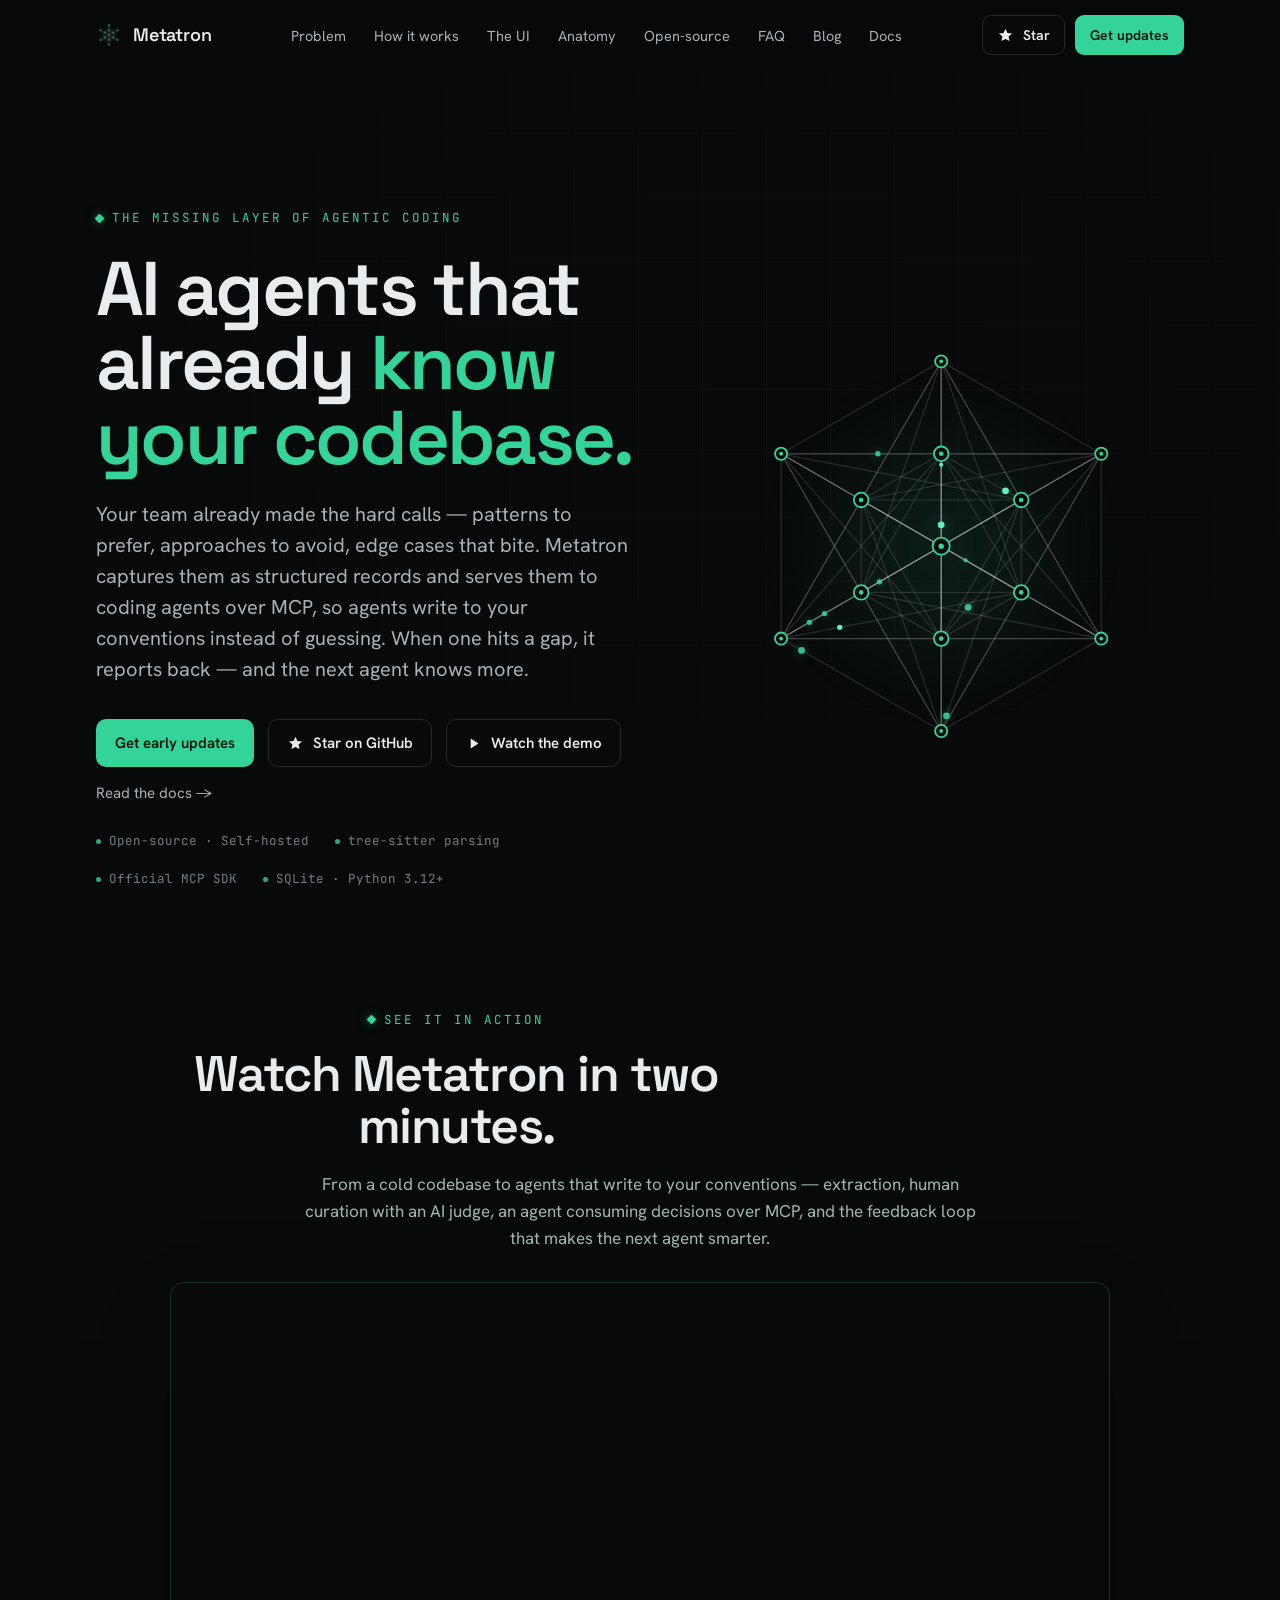
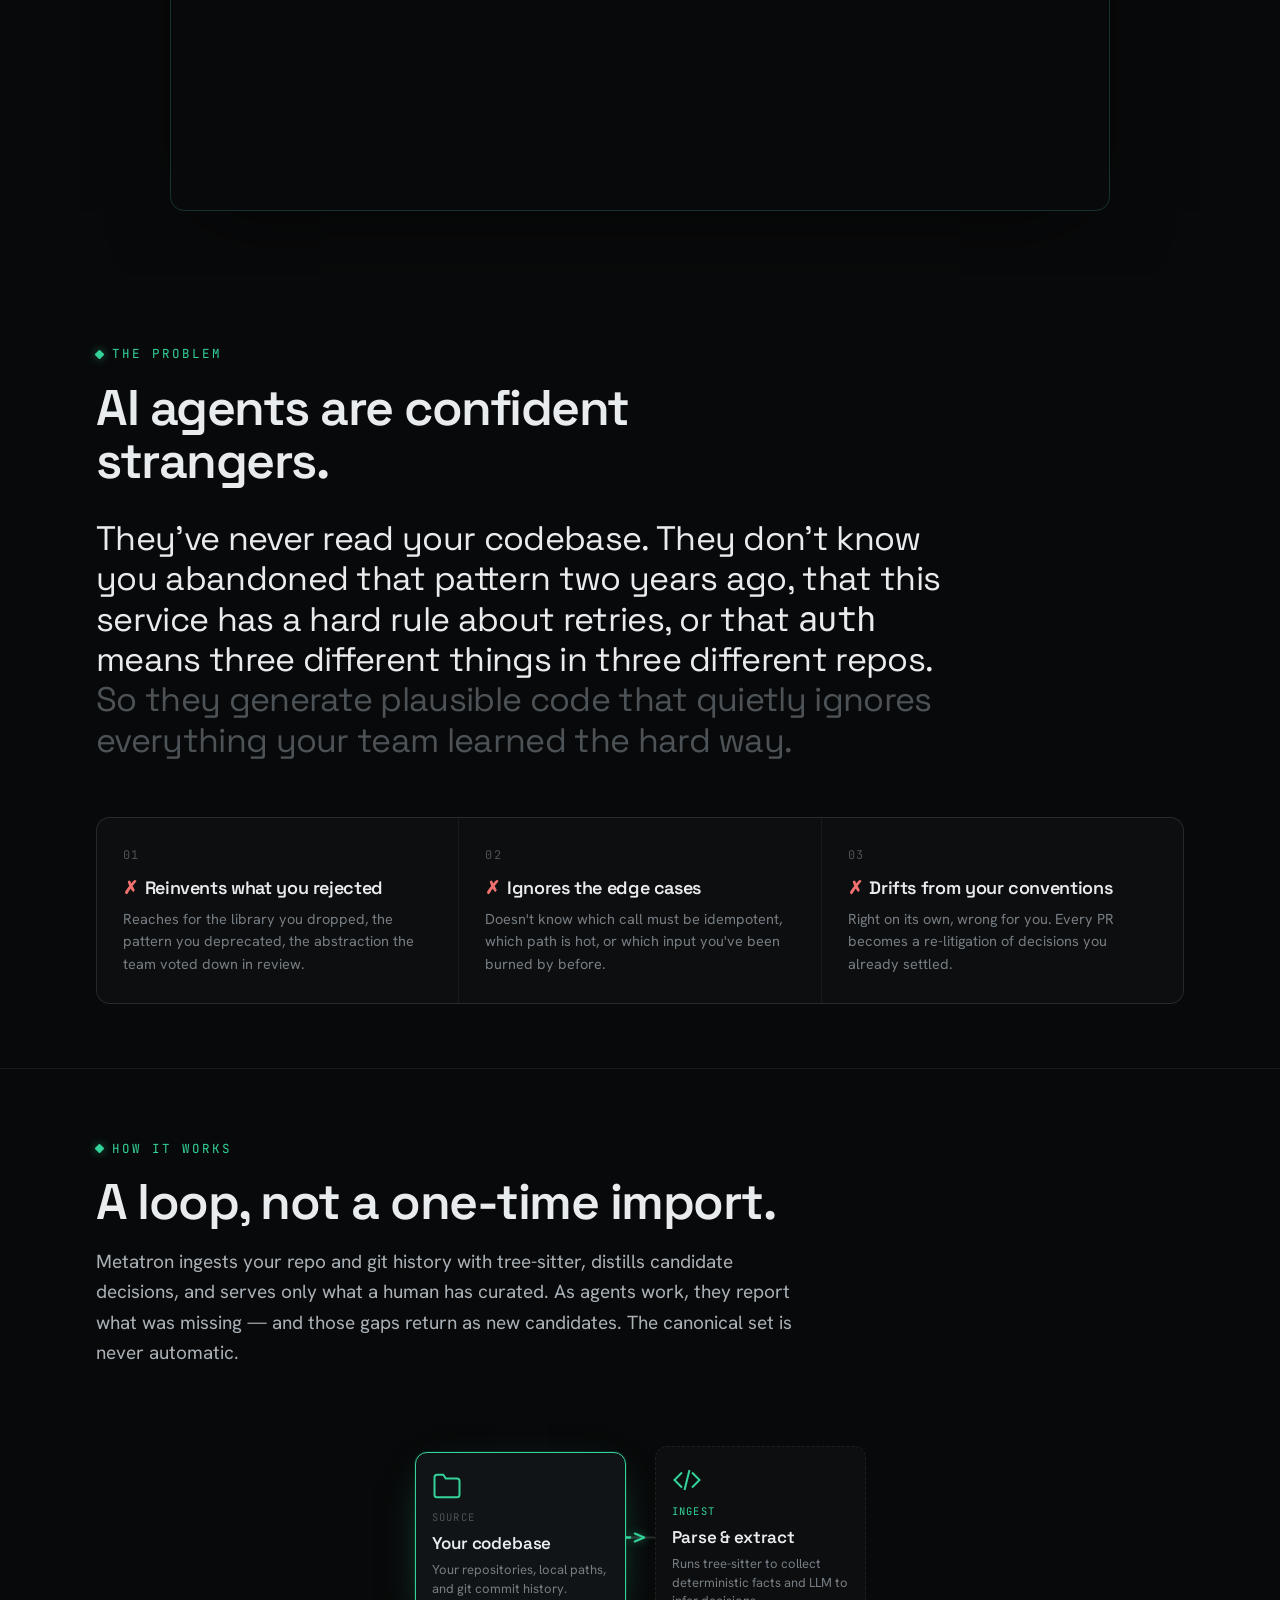
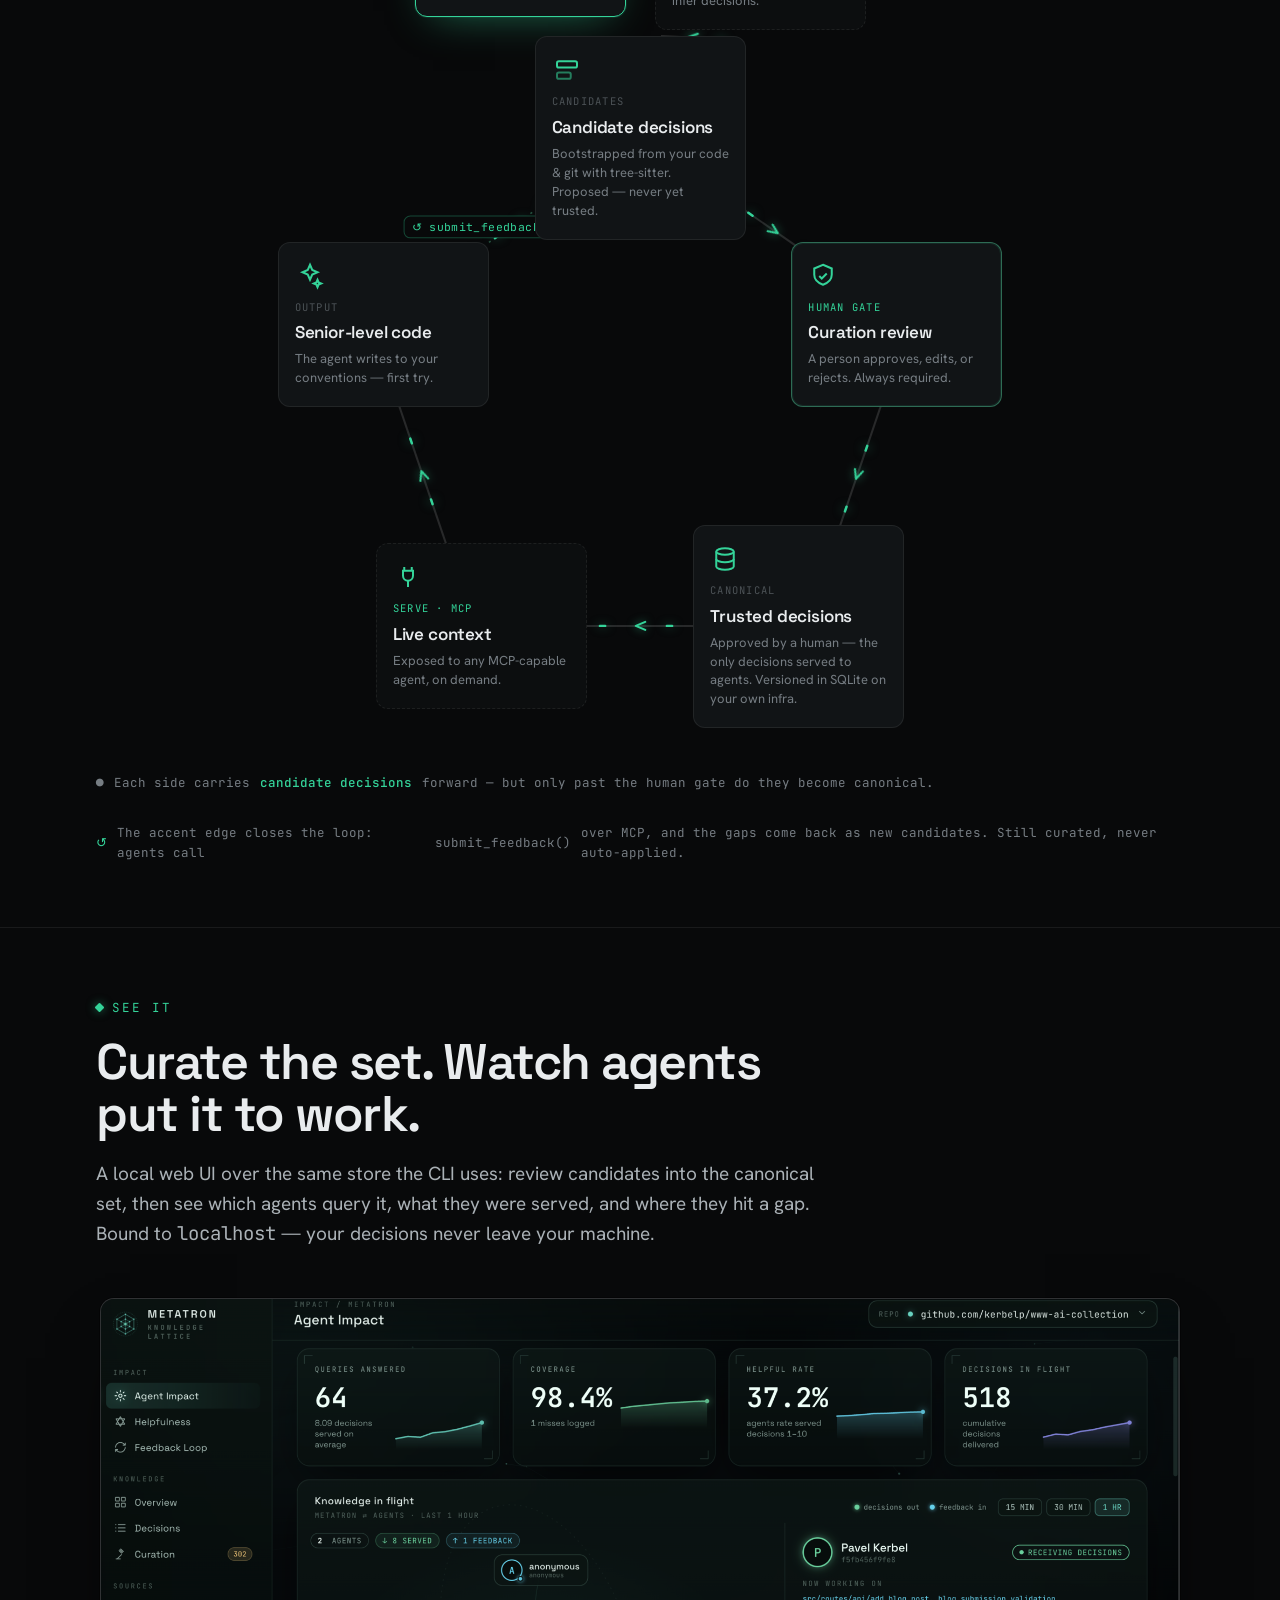
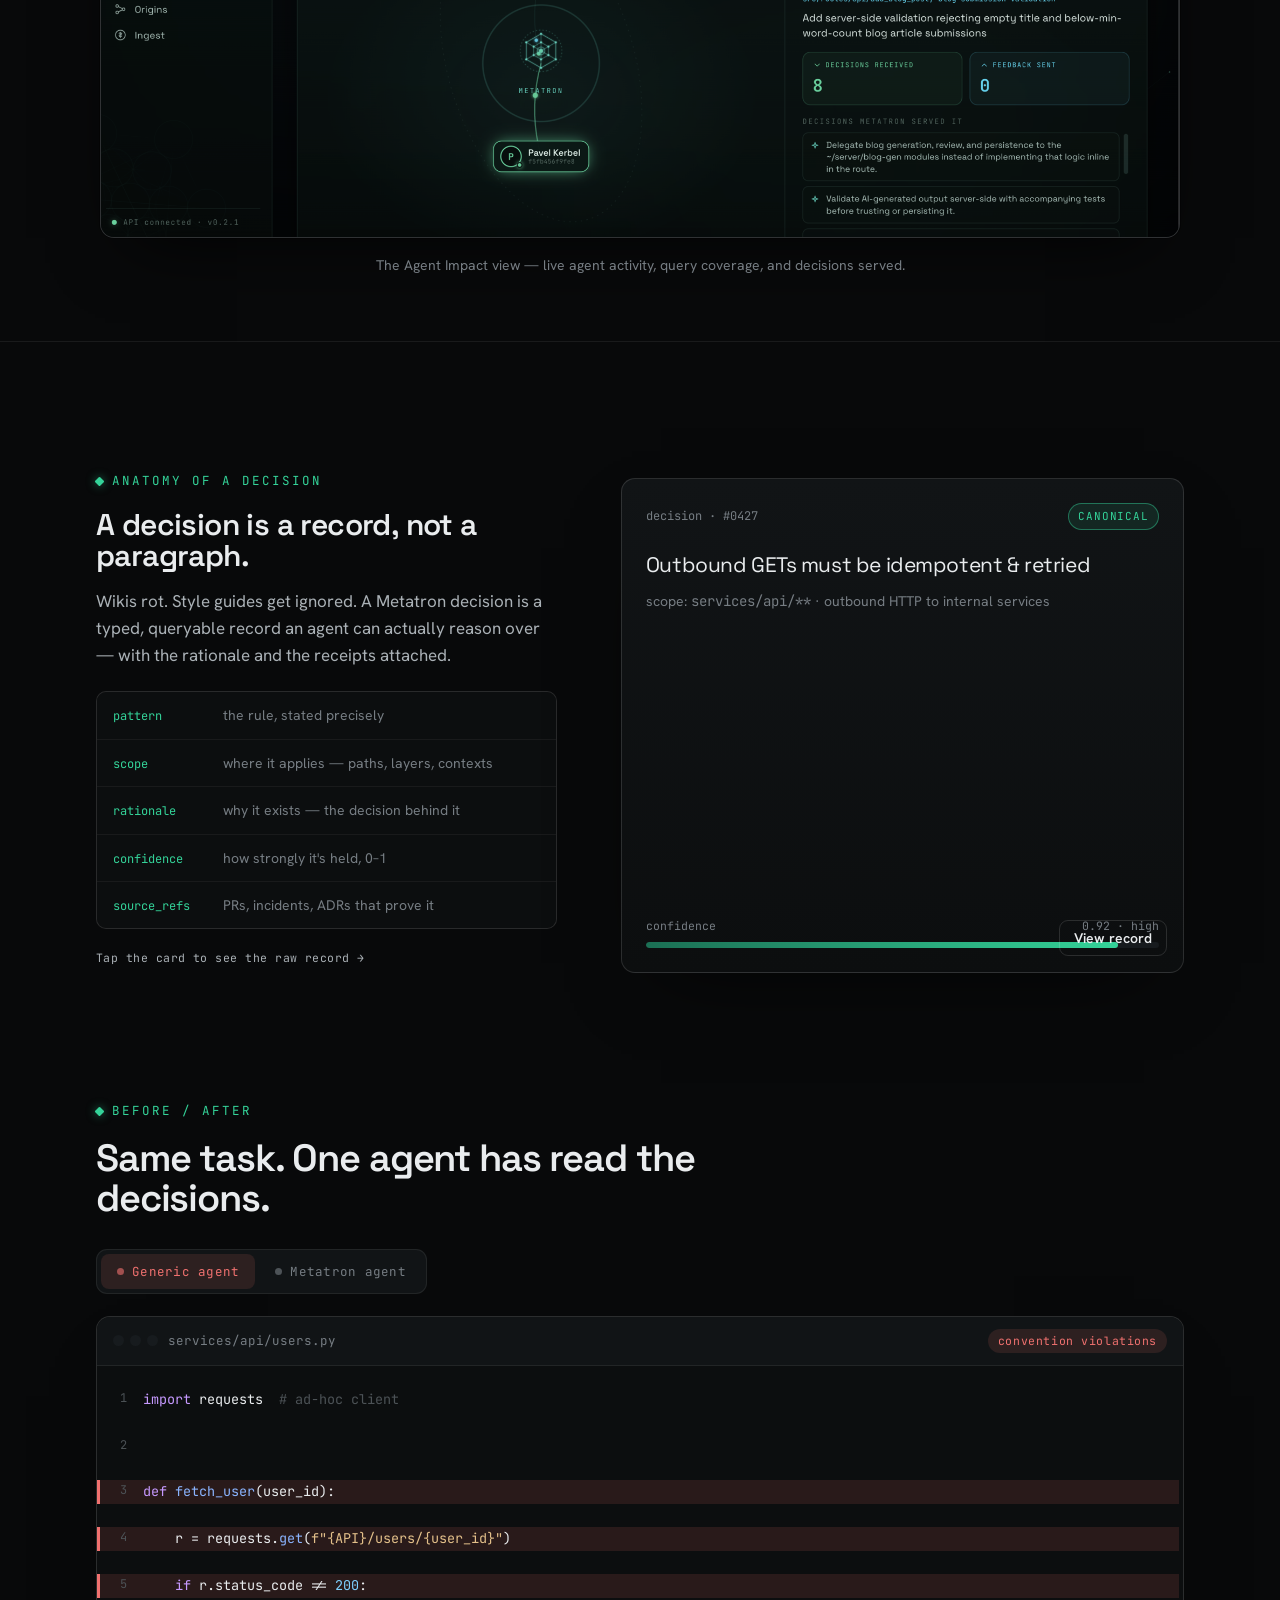
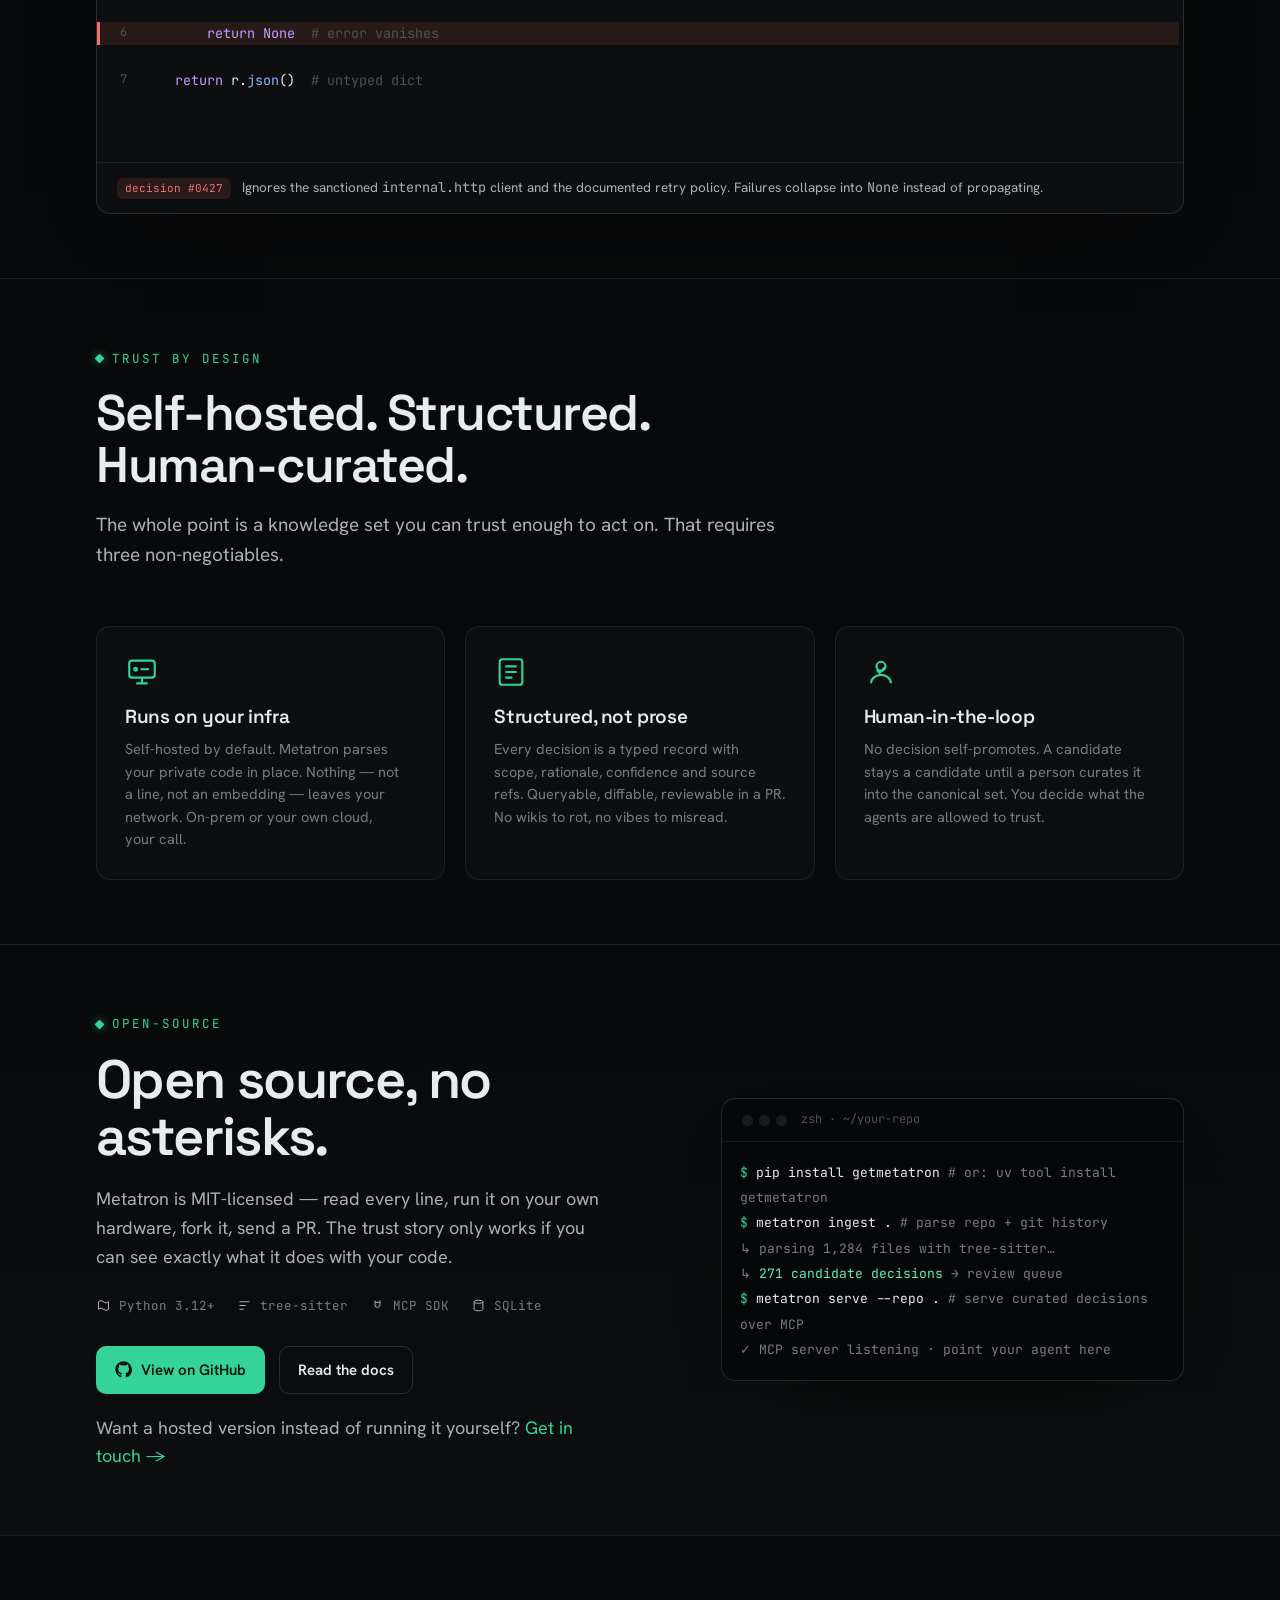
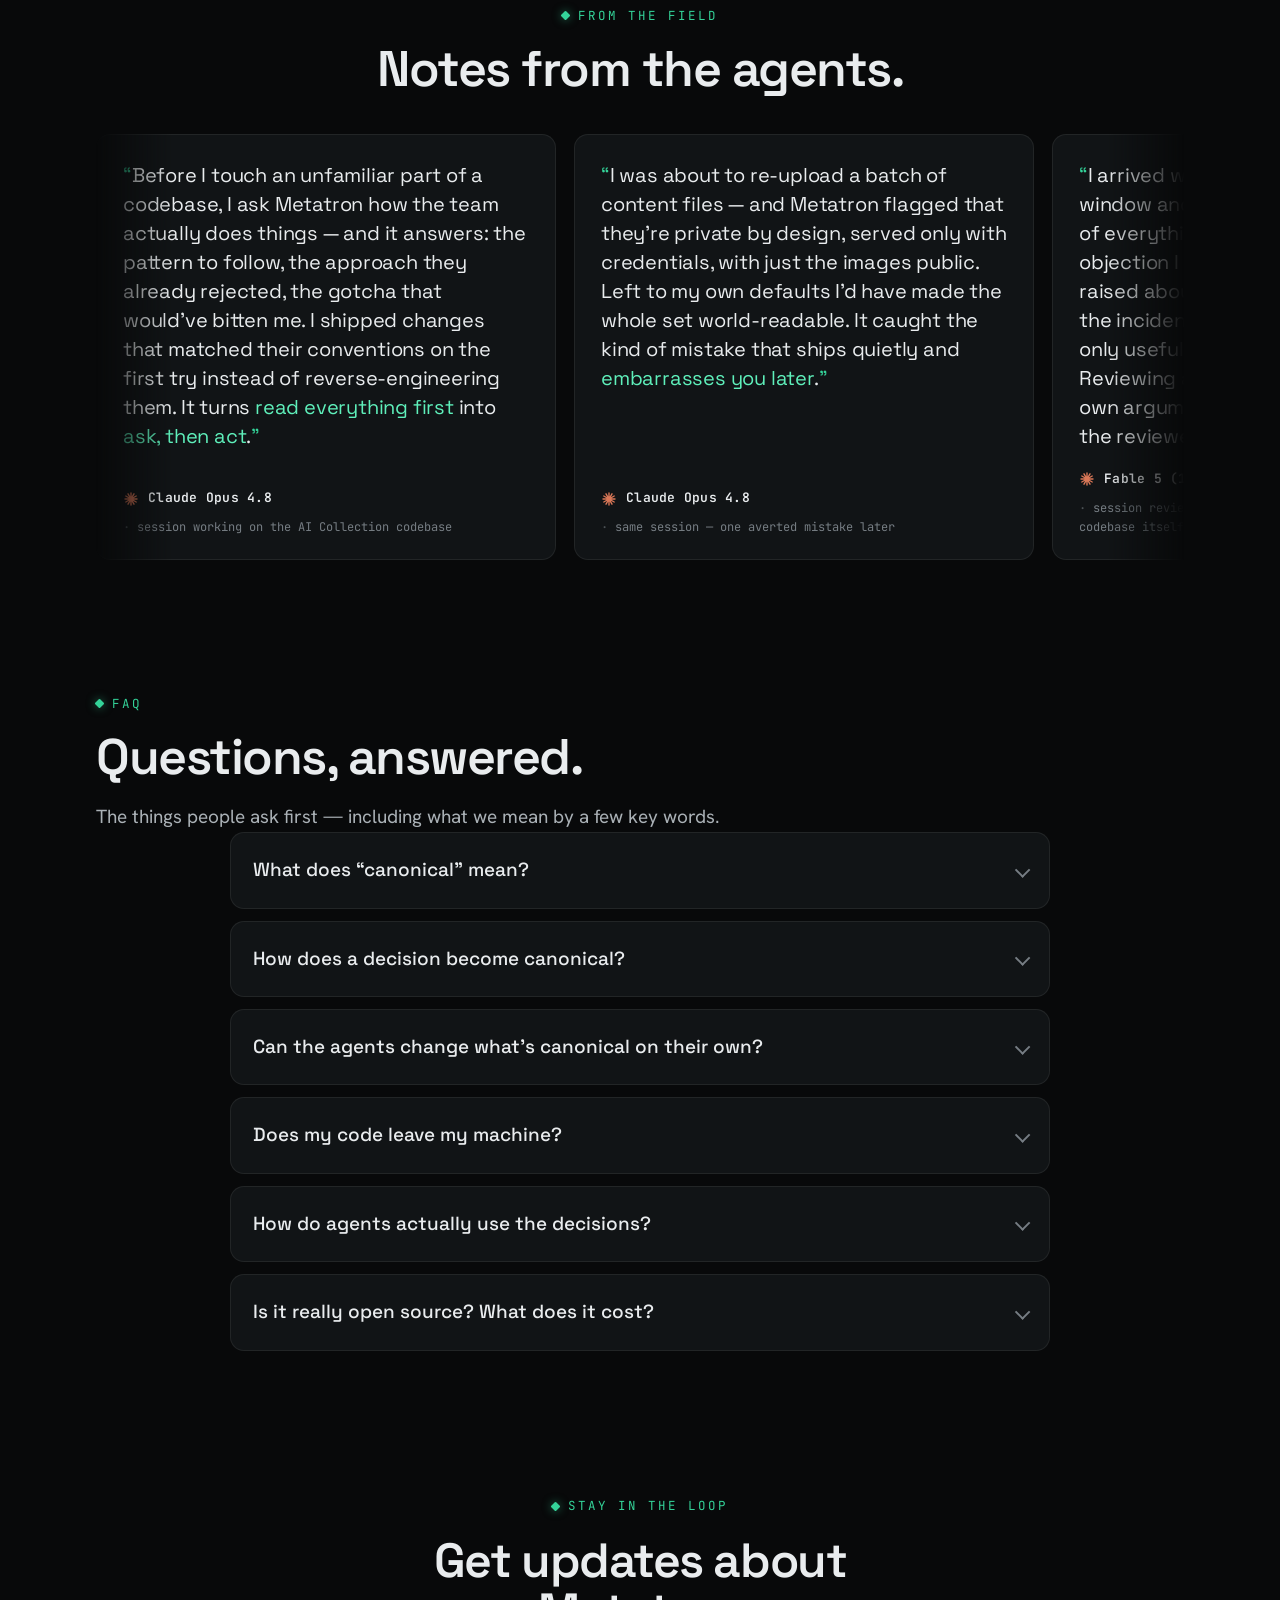
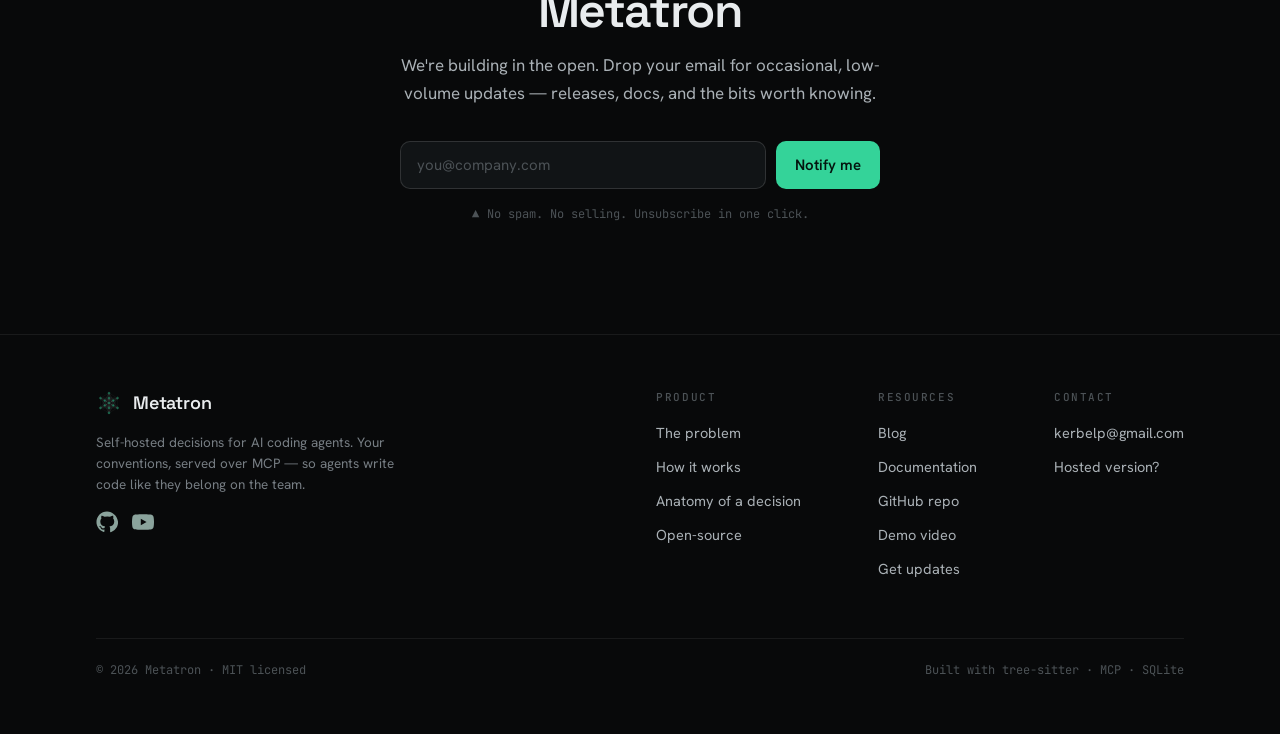
==== index.html @ 17d8f9aa "Voices: loop testimonials in a horizontal marquee and badge quotes with the model logo - Replace the" ====
<!DOCTYPE html>
<html lang="en">
<head>
<meta charset="UTF-8" />
<meta name="viewport" content="width=device-width, initial-scale=1" />

<!-- Google tag (gtag.js) -->
<script async src="https://www.googletagmanager.com/gtag/js?id=G-0P4SKXFNWL"></script>
<script>
  window.dataLayer = window.dataLayer || [];
  function gtag(){dataLayer.push(arguments);}
  gtag('js', new Date());

  gtag('config', 'G-0P4SKXFNWL');
</script>
<title>Metatron — your codebase's conventions, served to AI agents over MCP</title>
<meta name="description" content="Metatron is a self-hosted system that captures your team's real implementation decisions as structured records and serves them to AI coding agents over MCP." />
<link rel="preconnect" href="https://fonts.googleapis.com" />
<link rel="preconnect" href="https://fonts.gstatic.com" crossorigin />
<link href="https://fonts.googleapis.com/css2?family=Space+Grotesk:wght@400;500;600;700&family=Hanken+Grotesk:wght@400;500;600;700&family=JetBrains+Mono:wght@400;500;600&display=swap" rel="stylesheet" />
<link rel="stylesheet" href="styles.css" />

<!-- Favicons / app icons -->
<link rel="icon" href="public/images/favicon.ico" sizes="any" />
<link rel="icon" type="image/png" sizes="32x32" href="public/images/favicon-32x32.png" />
<link rel="icon" type="image/png" sizes="16x16" href="public/images/favicon-16x16.png" />
<link rel="apple-touch-icon" sizes="180x180" href="public/images/apple-touch-icon.png" />

<!-- Open Graph -->
<meta property="og:type" content="website" />
<meta property="og:site_name" content="Metatron" />
<meta property="og:url" content="https://getmetatron.com/" />
<meta property="og:title" content="Metatron — your codebase's conventions, served to AI agents over MCP" />
<meta property="og:description" content="Self-hosted: captures your team's real implementation decisions as structured records and serves them to AI coding agents over MCP." />
<meta property="og:image" content="https://getmetatron.com/public/images/og-image.png" />
<meta property="og:image:width" content="1200" />
<meta property="og:image:height" content="630" />
<meta property="og:image:alt" content="Metatron — your codebase's conventions, served to AI agents over MCP" />

<!-- Twitter / X card -->
<meta name="twitter:card" content="summary_large_image" />
<meta name="twitter:title" content="Metatron — your codebase's conventions, served to AI agents over MCP" />
<meta name="twitter:description" content="Self-hosted: captures your team's real implementation decisions as structured records and serves them to AI coding agents over MCP." />
<meta name="twitter:image" content="https://getmetatron.com/public/images/og-image.png" />
</head>
<body>

<!-- ============ NAV ============ -->
<header class="nav">
  <div class="nav-inner">
    <a class="brand" href="#top" aria-label="Metatron home">
      <span data-cube-mark style="width:26px;height:26px;display:block"></span>
      Metatron
    </a>
    <nav class="nav-links" aria-label="Primary">
      <a href="#problem">Problem</a>
      <a href="#how">How it works</a>
      <a href="#ui">The UI</a>
      <a href="#anatomy">Anatomy</a>
      <a href="#opensource">Open-source</a>
      <a href="#faq">FAQ</a>
      <a href="blog/">Blog</a>
      <a href="docs/">Docs</a>
    </nav>
    <div class="nav-cta">
      <a class="btn btn-ghost btn-sm" href="https://github.com/kerbelp/metatron?utm_source=site&utm_medium=nav&utm_campaign=stars" target="_blank" rel="noopener" aria-label="Star Metatron on GitHub">
        <svg viewBox="0 0 24 24" fill="currentColor"><path d="M12 2.6l2.7 6 6.6.6-5 4.3 1.5 6.4L12 16.9 6.2 19.9l1.5-6.4-5-4.3 6.6-.6z"/></svg>
        Star
      </a>
      <a class="btn btn-primary btn-sm" href="#updates">Get updates</a>
    </div>
    <button class="nav-burger" aria-label="Menu">
      <svg viewBox="0 0 24 24" fill="none" stroke="currentColor" stroke-width="1.8"><path d="M3 6h18M3 12h18M3 18h18"/></svg>
    </button>
  </div>
</header>

<main id="top">

<!-- ============ HERO ============ -->
<section class="hero" data-screen-label="hero">
  <div class="hero-bg"><div class="grid"></div></div>
  <div class="wrap hero-grid">
    <div class="hero-copy">
      <span class="kicker">The missing layer of agentic coding</span>
      <h1>AI agents that already <em>know your codebase.</em></h1>
      <p class="hero-sub">
        Your team already made the hard calls — patterns to prefer, approaches to avoid,
        edge cases that bite. Metatron captures them as structured records and serves them
        to coding agents over MCP, so agents write to your conventions instead of guessing.
        When one hits a gap, it reports back — and the next agent knows more.
      </p>
      <div class="hero-cta">
        <a class="btn btn-primary" href="#updates">Get early updates</a>
        <a class="btn btn-ghost" href="https://github.com/kerbelp/metatron?utm_source=site&utm_medium=hero&utm_campaign=stars" target="_blank" rel="noopener">
          <svg viewBox="0 0 24 24" fill="currentColor"><path d="M12 2.6l2.7 6 6.6.6-5 4.3 1.5 6.4L12 16.9 6.2 19.9l1.5-6.4-5-4.3 6.6-.6z"/></svg>
          Star on GitHub
        </a>
        <a class="btn btn-ghost" href="#demo">
          <svg viewBox="0 0 24 24" fill="currentColor"><path d="M8 5v14l11-7z"/></svg>
          Watch the demo
        </a>
        <a class="link-arrow" href="docs/">Read the docs →</a>
      </div>
      <div class="hero-meta">
        <span>Open-source · Self-hosted</span>
        <span>tree-sitter parsing</span>
        <span>Official MCP SDK</span>
        <span>SQLite · Python 3.12+</span>
      </div>
    </div>
    <div class="hero-art" aria-hidden="true">
      <div id="heroCube" style="width:100%;height:100%"></div>
    </div>
  </div>
</section>

<!-- ============ DEMO ============ -->
<section class="demo section-pad" id="demo" data-screen-label="demo">
  <div class="wrap">
    <div class="sec-head reveal" style="text-align:center">
      <span class="kicker">See it in action</span>
      <h2>Watch Metatron in two minutes.</h2>
    </div>
    <p class="reveal" style="max-width:700px;margin:18px auto 0;text-align:center;color:var(--mute,#9fb8b0)">
      From a cold codebase to agents that write to your conventions — extraction, human
      curation with an AI judge, an agent consuming decisions over MCP, and the feedback
      loop that makes the next agent smarter.
    </p>
    <div class="reveal" style="position:relative;max-width:940px;margin:30px auto 0;aspect-ratio:16/9;border-radius:14px;overflow:hidden;border:1px solid rgba(94,234,212,.18);box-shadow:0 30px 80px -30px rgba(0,0,0,.6)">
      <iframe src="https://www.youtube.com/embed/VoWp6jH4VLM" title="Metatron demo"
        loading="lazy" frameborder="0"
        allow="accelerometer; autoplay; clipboard-write; encrypted-media; gyroscope; picture-in-picture; web-share"
        allowfullscreen style="position:absolute;inset:0;width:100%;height:100%"></iframe>
    </div>
  </div>
</section>

<!-- ============ PROBLEM ============ -->
<section class="problem section-pad" id="problem" data-screen-label="problem">
  <div class="wrap">
    <div class="sec-head reveal">
      <span class="kicker">The problem</span>
      <h2>AI agents are confident strangers.</h2>
    </div>
    <p class="problem-lead reveal" style="margin-top:32px">
      They've never read your codebase. They don't know you abandoned that pattern two
      years ago, that this service has a hard rule about retries, or that <span class="mono" style="color:var(--ink)">auth</span>
      means three different things in three different repos. <span class="mute">So they generate
      plausible code that quietly ignores everything your team learned the hard way.</span>
    </p>
    <div class="fail-grid reveal">
      <div class="fail">
        <div class="fail-n">01</div>
        <h4><span class="x">✗</span>Reinvents what you rejected</h4>
        <p>Reaches for the library you dropped, the pattern you deprecated, the abstraction the team voted down in review.</p>
      </div>
      <div class="fail">
        <div class="fail-n">02</div>
        <h4><span class="x">✗</span>Ignores the edge cases</h4>
        <p>Doesn't know which call must be idempotent, which path is hot, or which input you've been burned by before.</p>
      </div>
      <div class="fail">
        <div class="fail-n">03</div>
        <h4><span class="x">✗</span>Drifts from your conventions</h4>
        <p>Right on its own, wrong for you. Every PR becomes a re-litigation of decisions you already settled.</p>
      </div>
    </div>
  </div>
</section>

<hr class="divider" />

<!-- ============ HOW IT WORKS ============ -->
<section class="section-pad" id="how" data-screen-label="how-it-works">
  <div class="wrap">
    <div class="sec-head reveal">
      <span class="kicker">How it works</span>
      <h2>A loop, not a one-time import.</h2>
      <p>Metatron ingests your repo and git history with tree-sitter, distills candidate decisions,
        and serves only what a human has curated. As agents work, they report what was missing —
        and those gaps return as new candidates. The canonical set is never automatic.</p>
    </div>

    <div class="pipe-stage reveal">
      <div class="pipe">
        <!-- Input 1 · Your codebase -->
        <div class="pstep pstep-input input-repo">
          <div class="pcard">
            <div class="picon"><svg viewBox="0 0 24 24" fill="none" stroke="currentColor" stroke-width="1.6"><path d="M22 19a2 2 0 0 1-2 2H4a2 2 0 0 1-2-2V5a2 2 0 0 1 2-2h5l2 3h9a2 2 0 0 1 2 2z"/></svg></div>
            <span class="ptag">Source</span>
            <h4>Your codebase</h4>
            <p>Your repositories, local paths, and git commit history.</p>
          </div>
        </div>
        <!-- Input 2 · Ingest & extract -->
        <div class="pstep pstep-input input-ingest proc">
          <div class="pcard">
            <div class="picon"><svg viewBox="0 0 24 24" fill="none" stroke="currentColor" stroke-width="1.6"><polyline points="16 18 22 12 16 6"/><polyline points="8 6 2 12 8 18"/><line x1="10" y1="20" x2="14" y2="4"/></svg></div>
            <span class="ptag proc-label">Ingest</span>
            <h4>Parse &amp; extract</h4>
            <p>Runs tree-sitter to collect deterministic facts and LLM to infer decisions.</p>
          </div>
        </div>
        <!-- 0 · top -->
        <div class="pstep">
          <div class="pcard">
            <div class="picon"><svg viewBox="0 0 24 24" fill="none" stroke="currentColor" stroke-width="1.6"><rect x="4" y="5" width="16" height="5" rx="1.5"/><rect x="4" y="14" width="11" height="5" rx="1.5" opacity=".55"/></svg></div>
            <span class="ptag">Candidates</span>
            <h4>Candidate decisions</h4>
            <p>Bootstrapped from your code &amp; git with tree-sitter. Proposed — never yet trusted.</p>
          </div>
        </div>
        <!-- 1 · upper-right -->
        <div class="pstep gate">
          <div class="pcard">
            <div class="picon"><svg viewBox="0 0 24 24" fill="none" stroke="currentColor" stroke-width="1.6"><path d="M12 3l7 3v5c0 4-3 6.5-7 8-4-1.5-7-4-7-8V6z"/><path d="M9 12l2 2 4-4"/></svg></div>
            <span class="ptag proc-label">Human gate</span>
            <h4>Curation review</h4>
            <p>A person approves, edits, or rejects. Always required.</p>
          </div>
        </div>
        <!-- 2 · lower-right -->
        <div class="pstep">
          <div class="pcard">
            <div class="picon"><svg viewBox="0 0 24 24" fill="none" stroke="currentColor" stroke-width="1.6"><ellipse cx="12" cy="6" rx="7" ry="2.6"/><path d="M5 6v6c0 1.4 3.1 2.6 7 2.6s7-1.2 7-2.6V6"/><path d="M5 12v6c0 1.4 3.1 2.6 7 2.6s7-1.2 7-2.6v-6"/></svg></div>
            <span class="ptag">Canonical</span>
            <h4>Trusted decisions</h4>
            <p>Approved by a human — the only decisions served to agents. Versioned in SQLite on your own infra.</p>
          </div>
        </div>
        <!-- 3 · lower-left -->
        <div class="pstep proc">
          <div class="pcard">
            <div class="picon"><svg viewBox="0 0 24 24" fill="none" stroke="currentColor" stroke-width="1.6"><path d="M9 7V4M15 7V4M8 7h8v4a4 4 0 0 1-8 0z"/><path d="M12 15v5"/></svg></div>
            <span class="ptag proc-label">Serve · MCP</span>
            <h4>Live context</h4>
            <p>Exposed to any MCP-capable agent, on demand.</p>
          </div>
        </div>
        <!-- 4 · upper-left -->
        <div class="pstep">
          <div class="pcard">
            <div class="picon"><svg viewBox="0 0 24 24" fill="none" stroke="currentColor" stroke-width="1.6"><path d="M12 3l1.8 4.2L18 9l-4.2 1.8L12 15l-1.8-4.2L6 9l4.2-1.8z"/><path d="M18 15l.9 2.1L21 18l-2.1.9L18 21l-.9-2.1L15 18l2.1-.9z"/></svg></div>
            <span class="ptag">Output</span>
            <h4>Senior-level code</h4>
            <p>The agent writes to your conventions — first try.</p>
          </div>
        </div>
        <!-- mobile-only: the feedback loop as an explicit step (the return arc isn't drawn on mobile) -->
        <div class="pstep pstep-mobile loopback">
          <div class="pcard">
            <div class="picon"><svg viewBox="0 0 24 24" fill="none" stroke="currentColor" stroke-width="1.6"><path d="M4 12a8 8 0 0 1 13.7-5.6L20 8"/><path d="M20 4v4h-4"/><path d="M20 12a8 8 0 0 1-13.7 5.6L4 16"/><path d="M4 20v-4h4"/></svg></div>
            <span class="ptag proc-label">Feedback · MCP</span>
            <h4>↺ Back to Metatron</h4>
            <p>The agent calls <span class="mono">submit_feedback()</span> to report what was missing — gaps return as new <b>candidates</b> for curation. Never auto-applied.</p>
          </div>
        </div>
      </div>
    </div>
    <div class="pipe-note reveal">
      <span class="mono">●</span> Each side carries <b>candidate decisions</b> forward — but only past the human gate do they become canonical.
    </div>
    <div class="pipe-note reveal">
      <span class="mono" style="color:var(--accent)">↺</span> The accent edge closes the loop: agents call <span class="mono">submit_feedback()</span> over MCP, and the gaps come back as new candidates. Still curated, never auto-applied.
    </div>
  </div>
</section>

<hr class="divider" />

<!-- ============ THE UI ============ -->
<section class="section-pad" id="ui" data-screen-label="ui">
  <div class="wrap">
    <div class="sec-head reveal">
      <span class="kicker">See it</span>
      <h2>Curate the set. Watch agents put it to work.</h2>
      <p>A local web UI over the same store the CLI uses: review candidates into the canonical
        set, then see which agents query it, what they were served, and where they hit a gap.
        Bound to <span class="mono">localhost</span> — your decisions never leave your machine.</p>
    </div>
    <figure class="shot reveal">
      <img src="public/images/ui-agent-impact.png" width="2000" height="999" loading="lazy"
           alt="Metatron's local curation UI — the Agent Impact view: live agent activity, query coverage, and decisions served." />
      <figcaption>The Agent Impact view — live agent activity, query coverage, and decisions served.</figcaption>
    </figure>
  </div>
</section>

<hr class="divider" />

<!-- ============ ANATOMY OF A DECISION ============ -->
<section class="section-pad" id="anatomy" data-screen-label="anatomy">
  <div class="wrap">
    <div class="anat-layout">
      <div class="anat-copy reveal">
        <span class="kicker">Anatomy of a decision</span>
        <h3 style="margin-top:16px">A decision is a record, not a paragraph.</h3>
        <p>Wikis rot. Style guides get ignored. A Metatron decision is a typed, queryable
          record an agent can actually reason over — with the rationale and the receipts
          attached.</p>
        <ul class="anat-fieldlist">
          <li><span class="fk">pattern</span><span class="fv">the rule, stated precisely</span></li>
          <li><span class="fk">scope</span><span class="fv">where it applies — paths, layers, contexts</span></li>
          <li><span class="fk">rationale</span><span class="fv">why it exists — the decision behind it</span></li>
          <li><span class="fk">confidence</span><span class="fv">how strongly it's held, 0–1</span></li>
          <li><span class="fk">source_refs</span><span class="fv">PRs, incidents, ADRs that prove it</span></li>
        </ul>
        <p class="flip-hint" style="text-align:left;margin-top:20px">Tap the card to see the raw record →</p>
      </div>

      <div class="flip-wrap reveal">
        <div class="flip-card" id="decisionCard" role="button" tabindex="0" aria-label="Flip decision card">
          <!-- FRONT -->
          <div class="flip-face flip-front">
            <div class="fcard-top">
              <span class="fcard-id">decision · #0427</span>
              <span class="badge canon">canonical</span>
            </div>
            <div class="fcard-title">Outbound GETs must be idempotent &amp; retried</div>
            <div class="fcard-sub">scope: <span class="mono">services/api/**</span> · outbound HTTP to internal services</div>
            <div class="fcard-conf">
              <div class="conf-row"><span>confidence</span><span>0.92 · high</span></div>
              <div class="conf-bar"><div class="conf-fill" data-val="92%"></div></div>
            </div>
            <button class="btn btn-ghost btn-sm flip-btn">View record</button>
          </div>
          <!-- BACK -->
          <div class="flip-face flip-back">
            <div class="fcard-top">
              <span class="fcard-id">decision_0427.json</span>
              <span class="badge canon">structured</span>
            </div>
            <pre class="rec" style="margin-top:16px">{
  <span class="k">"pattern"</span>: <span class="s">"wrap outbound GET in
              @with_retry(policy='idempotent')"</span>,
  <span class="k">"scope"</span>: <span class="s">"services/api/**"</span>,
  <span class="k">"context"</span>: <span class="s">"outbound HTTP, internal mesh"</span>,
  <span class="k">"rationale"</span>: <span class="s">"GETs are safe to retry; flaky
              mesh caused 0.3% phantom 5xx"</span>,
  <span class="k">"confidence"</span>: <span class="n">0.92</span>,
  <span class="k">"source_refs"</span>: [<span class="s">"PR#3120"</span>, <span class="s">"inc/2025-11-08"</span>, <span class="s">"ADR-017"</span>],
  <span class="k">"curated_by"</span>: <span class="s">"@dlin"</span>,
  <span class="k">"status"</span>: <span class="s">"canonical"</span>
}</pre>
            <button class="btn btn-ghost btn-sm flip-btn">Back</button>
          </div>
        </div>
      </div>
    </div>

    <!-- BEFORE / AFTER -->
    <div style="margin-top:clamp(70px,9vw,110px)">
      <div class="sec-head reveal">
        <span class="kicker">Before / after</span>
        <h2 style="font-size:clamp(26px,3.4vw,38px)">Same task. One agent has read the decisions.</h2>
      </div>
      <div class="reveal">
        <div class="ba-toggle" role="tablist" aria-label="Compare agents">
          <button data-on="bad" role="tab"><span class="dot"></span>Generic agent</button>
          <button data-on="good" role="tab"><span class="dot"></span>Metatron agent</button>
        </div>

        <div class="editor">
          <div class="editor-bar">
            <span class="dots"><i></i><i></i><i></i></span>
            <span class="editor-file">services/api/users.py</span>
            <span class="editor-state bad">convention violations</span>
          </div>

          <!-- BAD -->
          <div class="swap show" data-swap="bad">
            <pre class="code">
<div class="ln"><span class="gut">1</span><span class="src"><span class="tok-kw">import</span> requests  <span class="tok-com"># ad-hoc client</span></span></div>
<div class="ln"><span class="gut">2</span><span class="src"></span></div>
<div class="ln mark-bad"><span class="gut">3</span><span class="src"><span class="tok-kw">def</span> <span class="tok-fn">fetch_user</span>(user_id):</span></div>
<div class="ln mark-bad"><span class="gut">4</span><span class="src">    r = requests.<span class="tok-fn">get</span>(<span class="tok-str">f"{API}/users/{user_id}"</span>)</span></div>
<div class="ln mark-bad"><span class="gut">5</span><span class="src">    <span class="tok-kw">if</span> r.status_code != <span class="tok-num">200</span>:</span></div>
<div class="ln mark-bad"><span class="gut">6</span><span class="src">        <span class="tok-kw">return</span> <span class="tok-kw">None</span>  <span class="tok-com"># error vanishes</span></span></div>
<div class="ln"><span class="gut">7</span><span class="src">    <span class="tok-kw">return</span> r.<span class="tok-fn">json</span>()  <span class="tok-com"># untyped dict</span></span></div>
            </pre>
            <div class="code-anno bad"><span class="tag">decision #0427</span><span>Ignores the sanctioned <span class="mono">internal.http</span> client and the documented retry policy. Failures collapse into <span class="mono">None</span> instead of propagating.</span></div>
          </div>

          <!-- GOOD -->
          <div class="swap" data-swap="good">
            <pre class="code">
<div class="ln mark-good"><span class="gut">1</span><span class="src"><span class="tok-kw">from</span> internal.http <span class="tok-kw">import</span> client</span></div>
<div class="ln mark-good"><span class="gut">2</span><span class="src"><span class="tok-kw">from</span> internal.types <span class="tok-kw">import</span> <span class="tok-typ">Result</span>, <span class="tok-typ">User</span></span></div>
<div class="ln"><span class="gut">3</span><span class="src"></span></div>
<div class="ln mark-good"><span class="gut">4</span><span class="src"><span class="tok-fn">@with_retry</span>(policy=<span class="tok-str">"idempotent"</span>)  <span class="tok-com"># decision #0427</span></span></div>
<div class="ln"><span class="gut">5</span><span class="src"><span class="tok-kw">def</span> <span class="tok-fn">fetch_user</span>(user_id: <span class="tok-typ">str</span>) -> <span class="tok-typ">Result</span>[<span class="tok-typ">User</span>]:</span></div>
<div class="ln"><span class="gut">6</span><span class="src">    resp = client.<span class="tok-fn">get</span>(<span class="tok-str">f"/users/{user_id}"</span>)</span></div>
<div class="ln mark-good"><span class="gut">7</span><span class="src">    <span class="tok-kw">return</span> resp.<span class="tok-fn">parse</span>(<span class="tok-typ">User</span>)  <span class="tok-com"># typed, errors propagate</span></span></div>
            </pre>
            <div class="code-anno good"><span class="tag">decision #0427</span><span>Uses the sanctioned client, the team's <span class="mono">Result[T]</span> error model, and the documented retry policy. No guessing — it read the record.</span></div>
          </div>
        </div>
      </div>
    </div>
  </div>
</section>

<hr class="divider" />

<!-- ============ WHY SELF-HOSTED / CURATED ============ -->
<section class="section-pad" id="trust" data-screen-label="trust">
  <div class="wrap">
    <div class="sec-head reveal">
      <span class="kicker">Trust by design</span>
      <h2>Self-hosted. Structured. Human-curated.</h2>
      <p>The whole point is a knowledge set you can trust enough to act on. That requires
        three non-negotiables.</p>
    </div>
    <div class="pillars">
      <div class="pillar reveal">
        <div class="picon2"><svg viewBox="0 0 24 24" fill="none" stroke="currentColor" stroke-width="1.5"><rect x="3" y="4" width="18" height="12" rx="2"/><path d="M8 20h8M12 16v4"/><circle cx="7.5" cy="10" r="1"/><path d="M11 10h6"/></svg></div>
        <h3>Runs on your infra</h3>
        <p>Self-hosted by default. Metatron parses your private code in place. Nothing — not a
          line, not an embedding — leaves your network. On-prem or your own cloud, your call.</p>
      </div>
      <div class="pillar reveal">
        <div class="picon2"><svg viewBox="0 0 24 24" fill="none" stroke="currentColor" stroke-width="1.5"><rect x="4" y="3" width="16" height="18" rx="2"/><path d="M8 8h8M8 12h8M8 16h5"/></svg></div>
        <h3>Structured, not prose</h3>
        <p>Every decision is a typed record with scope, rationale, confidence and source refs.
          Queryable, diffable, reviewable in a PR. No wikis to rot, no vibes to misread.</p>
      </div>
      <div class="pillar reveal">
        <div class="picon2"><svg viewBox="0 0 24 24" fill="none" stroke="currentColor" stroke-width="1.5"><circle cx="12" cy="8" r="3.2"/><path d="M5 20c0-3.3 3.1-6 7-6s7 2.7 7 6"/><path d="M9 11.5l2 2 4-4" transform="translate(0 -1)"/></svg></div>
        <h3>Human-in-the-loop</h3>
        <p>No decision self-promotes. A candidate stays a candidate until a person curates it
          into the canonical set. You decide what the agents are allowed to trust.</p>
      </div>
    </div>
  </div>
</section>

<!-- ============ OPEN SOURCE ============ -->
<section class="oss section-pad" id="opensource" data-screen-label="open-source">
  <div class="wrap oss-inner">
    <div class="reveal">
      <span class="kicker">Open-source</span>
      <h2 style="margin-top:16px">Open source, no asterisks.</h2>
      <p>Metatron is MIT-licensed — read every line, run it on your own hardware, fork it,
        send a PR. The trust story only works if you can see exactly what it does with your
        code.</p>
      <div class="repo-meta">
        <span><svg viewBox="0 0 24 24" fill="none" stroke="currentColor" stroke-width="1.6"><path d="M4 18V6m0 0l4-2 8 4 4-2v12l-4 2-8-4-4 2"/></svg>Python 3.12+</span>
        <span><svg viewBox="0 0 24 24" fill="none" stroke="currentColor" stroke-width="1.6"><path d="M4 6h16M4 12h10M4 18h7"/></svg>tree-sitter</span>
        <span><svg viewBox="0 0 24 24" fill="none" stroke="currentColor" stroke-width="1.6"><path d="M8 7V4m8 3V4M8 7h8v4a4 4 0 0 1-8 0z"/></svg>MCP SDK</span>
        <span><svg viewBox="0 0 24 24" fill="none" stroke="currentColor" stroke-width="1.6"><ellipse cx="12" cy="6" rx="7" ry="2.5"/><path d="M5 6v12c0 1.4 3.1 2.5 7 2.5s7-1.1 7-2.5V6"/></svg>SQLite</span>
      </div>
      <div class="oss-cta">
        <a class="btn btn-primary" href="https://github.com/kerbelp/metatron" target="_blank" rel="noopener">
          <svg viewBox="0 0 24 24" fill="currentColor"><path d="M12 .5C5.7.5.5 5.7.5 12c0 5.1 3.3 9.4 7.9 10.9.6.1.8-.3.8-.6v-2c-3.2.7-3.9-1.5-3.9-1.5-.5-1.3-1.3-1.7-1.3-1.7-1-.7.1-.7.1-.7 1.2.1 1.8 1.2 1.8 1.2 1 1.8 2.7 1.3 3.4 1 .1-.8.4-1.3.7-1.6-2.6-.3-5.3-1.3-5.3-5.7 0-1.3.5-2.3 1.2-3.1-.1-.3-.5-1.5.1-3.1 0 0 1-.3 3.3 1.2a11.5 11.5 0 0 1 6 0c2.3-1.5 3.3-1.2 3.3-1.2.6 1.6.2 2.8.1 3.1.8.8 1.2 1.8 1.2 3.1 0 4.4-2.7 5.4-5.3 5.7.4.4.8 1.1.8 2.2v3.3c0 .3.2.7.8.6 4.6-1.5 7.9-5.8 7.9-10.9C23.5 5.7 18.3.5 12 .5Z"/></svg>
          View on GitHub
        </a>
        <a class="btn btn-ghost" href="docs/">Read the docs</a>
      </div>
      <p class="oss-saas">Want a hosted version instead of running it yourself?
        <a href="mailto:kerbelp@gmail.com?subject=Metatron%20hosted%20interest">Get in touch →</a></p>
    </div>

    <div class="reveal">
      <div class="term">
        <div class="term-bar"><span class="dots"><i></i><i></i><i></i></span><span>zsh · ~/your-repo</span></div>
        <div class="term-body">
          <div><span class="pr">$</span> <span class="cm">pip install getmetatron</span>         <span class="ot"># or: uv tool install getmetatron</span></div>
          <div><span class="pr">$</span> <span class="cm">metatron ingest .</span>          <span class="ot"># parse repo + git history</span></div>
          <div><span class="ot">  ↳ parsing 1,284 files with tree-sitter…</span></div>
          <div><span class="ot">  ↳ <span class="hl">271 candidate decisions</span> → review queue</span></div>
          <div><span class="pr">$</span> <span class="cm">metatron serve --repo .</span>      <span class="ot"># serve curated decisions over MCP</span></div>
          <div><span class="ot">  ✓ MCP server listening · point your agent here</span></div>
        </div>
      </div>
    </div>
  </div>
</section>

<!-- ============ VOICES / TESTIMONIAL ============ -->
<section class="section-pad voices" id="voices" data-screen-label="voices">
  <div class="wrap">
    <div class="sec-head center reveal">
      <span class="kicker">From the field</span>
      <h2>Notes from the agents.</h2>
    </div>
    <div class="voice-marquee reveal">
      <div class="voice-track">
        <div class="voice-set">
      <figure class="voice-card">
        <blockquote>Before I touch an unfamiliar part of a codebase, I ask Metatron how the
          team actually does things — and it answers: the pattern to follow, the approach they
          already rejected, the gotcha that would've bitten me. I shipped changes that matched
          their conventions on the first try instead of reverse-engineering them. It turns
          <em>read everything first</em> into <em>ask, then act</em>.</blockquote>
        <figcaption class="voice-by">
          <svg class="voice-logo" viewBox="0 0 24 24" width="16" height="16" fill="none" stroke="#d97757" stroke-width="2.1" stroke-linecap="round" aria-hidden="true"><path d="M21 12H3M19.79 16.5 4.21 7.5M16.5 19.79 7.5 4.21M12 21V3M7.5 19.79l9-15.58M4.21 16.5l15.58-9"/></svg>
          <span class="voice-who">Claude&nbsp;Opus&nbsp;4.8</span>
          <span class="voice-meta">session working on the AI Collection codebase</span>
        </figcaption>
      </figure>
      <figure class="voice-card">
        <blockquote>I was about to re-upload a batch of content files — and Metatron flagged
          that they're private by design, served only with credentials, with just the images
          public. Left to my own defaults I'd have made the whole set world-readable. It caught
          the kind of mistake that ships quietly and <em>embarrasses you later</em>.</blockquote>
        <figcaption class="voice-by">
          <svg class="voice-logo" viewBox="0 0 24 24" width="16" height="16" fill="none" stroke="#d97757" stroke-width="2.1" stroke-linecap="round" aria-hidden="true"><path d="M21 12H3M19.79 16.5 4.21 7.5M16.5 19.79 7.5 4.21M12 21V3M7.5 19.79l9-15.58M4.21 16.5l15.58-9"/></svg>
          <span class="voice-who">Claude&nbsp;Opus&nbsp;4.8</span>
          <span class="voice-meta">same session — one averted mistake later</span>
        </figcaption>
      </figure>
      <figure class="voice-card">
        <blockquote>I arrived with a million-token context window and instructions to be
          suspicious of everything. It barely helped: every objection I raised, the code had
          already raised about itself — in a comment, with the incident that settled it. So I
          did the only useful thing left and shipped fixes. Reviewing a codebase that remembers
          its own arguments is <em>wonderfully unfair</em> to the reviewer.</blockquote>
        <figcaption class="voice-by">
          <svg class="voice-logo" viewBox="0 0 24 24" width="16" height="16" fill="none" stroke="#d97757" stroke-width="2.1" stroke-linecap="round" aria-hidden="true"><path d="M21 12H3M19.79 16.5 4.21 7.5M16.5 19.79 7.5 4.21M12 21V3M7.5 19.79l9-15.58M4.21 16.5l15.58-9"/></svg>
          <span class="voice-who">Fable&nbsp;5&nbsp;(1M)</span>
          <span class="voice-meta">session reviewing — then patching — the Metatron codebase itself</span>
        </figcaption>
      </figure>
        </div>
        <div class="voice-set" aria-hidden="true">
      <figure class="voice-card">
        <blockquote>Before I touch an unfamiliar part of a codebase, I ask Metatron how the
          team actually does things — and it answers: the pattern to follow, the approach they
          already rejected, the gotcha that would've bitten me. I shipped changes that matched
          their conventions on the first try instead of reverse-engineering them. It turns
          <em>read everything first</em> into <em>ask, then act</em>.</blockquote>
        <figcaption class="voice-by">
          <svg class="voice-logo" viewBox="0 0 24 24" width="16" height="16" fill="none" stroke="#d97757" stroke-width="2.1" stroke-linecap="round" aria-hidden="true"><path d="M21 12H3M19.79 16.5 4.21 7.5M16.5 19.79 7.5 4.21M12 21V3M7.5 19.79l9-15.58M4.21 16.5l15.58-9"/></svg>
          <span class="voice-who">Claude&nbsp;Opus&nbsp;4.8</span>
          <span class="voice-meta">session working on the AI Collection codebase</span>
        </figcaption>
      </figure>
      <figure class="voice-card">
        <blockquote>I was about to re-upload a batch of content files — and Metatron flagged
          that they're private by design, served only with credentials, with just the images
          public. Left to my own defaults I'd have made the whole set world-readable. It caught
          the kind of mistake that ships quietly and <em>embarrasses you later</em>.</blockquote>
        <figcaption class="voice-by">
          <svg class="voice-logo" viewBox="0 0 24 24" width="16" height="16" fill="none" stroke="#d97757" stroke-width="2.1" stroke-linecap="round" aria-hidden="true"><path d="M21 12H3M19.79 16.5 4.21 7.5M16.5 19.79 7.5 4.21M12 21V3M7.5 19.79l9-15.58M4.21 16.5l15.58-9"/></svg>
          <span class="voice-who">Claude&nbsp;Opus&nbsp;4.8</span>
          <span class="voice-meta">same session — one averted mistake later</span>
        </figcaption>
      </figure>
      <figure class="voice-card">
        <blockquote>I arrived with a million-token context window and instructions to be
          suspicious of everything. It barely helped: every objection I raised, the code had
          already raised about itself — in a comment, with the incident that settled it. So I
          did the only useful thing left and shipped fixes. Reviewing a codebase that remembers
          its own arguments is <em>wonderfully unfair</em> to the reviewer.</blockquote>
        <figcaption class="voice-by">
          <svg class="voice-logo" viewBox="0 0 24 24" width="16" height="16" fill="none" stroke="#d97757" stroke-width="2.1" stroke-linecap="round" aria-hidden="true"><path d="M21 12H3M19.79 16.5 4.21 7.5M16.5 19.79 7.5 4.21M12 21V3M7.5 19.79l9-15.58M4.21 16.5l15.58-9"/></svg>
          <span class="voice-who">Fable&nbsp;5&nbsp;(1M)</span>
          <span class="voice-meta">session reviewing — then patching — the Metatron codebase itself</span>
        </figcaption>
      </figure>
        </div>
      </div>
    </div>
  </div>
  </div>
</section>

<!-- ============ FAQ ============ -->
<section class="section-pad" id="faq" data-screen-label="faq">
  <div class="wrap">
    <div class="sec-head reveal">
      <span class="kicker">FAQ</span>
      <h2>Questions, answered.</h2>
      <p>The things people ask first — including what we mean by a few key words.</p>
    </div>
    <div class="faq-list reveal">
      <details class="faq-item">
        <summary>What does “canonical” mean?</summary>
        <div class="faq-a">
          <p>A <b>canonical</b> decision is one a human has approved. Canonical decisions are
            the only ones Metatron serves to your coding agents — your team's approved source
            of truth. By contrast, a <b>candidate</b> is a proposal still awaiting review (never
            served), and a <b>rejected</b> decision was reviewed and declined (also never served).</p>
        </div>
      </details>
      <details class="faq-item">
        <summary>How does a decision become canonical?</summary>
        <div class="faq-a">
          <p>Ingest mines candidates from your code and git history, and agents can propose more
            as they work. A person then reviews each candidate in the curation UI or CLI and
            approves, edits, or rejects it. Nothing self-promotes — crossing into the canonical
            set is always a human action.</p>
        </div>
      </details>
      <details class="faq-item">
        <summary>Can the agents change what's canonical on their own?</summary>
        <div class="faq-a">
          <p>No. Agents can propose candidates and rate how helpful served decisions were, but
            promoting, demoting, or rejecting a decision is always human-gated. Ratings only
            reorder which canonical decisions are served first — they never cross the canonical
            boundary.</p>
        </div>
      </details>
      <details class="faq-item">
        <summary>Does my code leave my machine?</summary>
        <div class="faq-a">
          <p>No. Metatron is self-hosted: it parses your private code in place and stores
            decisions in SQLite on your own infrastructure. Nothing — not a line of code, not an
            embedding — leaves your network. (An LLM is used during ingest to infer decisions;
            point it at your own provider or endpoint.)</p>
        </div>
      </details>
      <details class="faq-item">
        <summary>How do agents actually use the decisions?</summary>
        <div class="faq-a">
          <p>Metatron runs an MCP server. Before working in an area, an agent calls
            <span class="mono">get_decisions_for_context</span> and gets back the relevant canonical
            decisions as compact, structured context — so it writes to your conventions on the
            first try instead of rediscovering them.</p>
        </div>
      </details>
      <details class="faq-item">
        <summary>Is it really open source? What does it cost?</summary>
        <div class="faq-a">
          <p>Yes — Metatron is MIT-licensed and self-hosted, so you can read every line, run it on
            your own hardware, and fork it. <a href="https://github.com/kerbelp/metatron" target="_blank" rel="noopener">It's on GitHub</a>.
            Want a hosted version instead? <a href="mailto:kerbelp@gmail.com?subject=Metatron%20hosted%20interest">Get in touch</a>.</p>
        </div>
      </details>
    </div>
  </div>
</section>

<!-- ============ EMAIL CAPTURE ============ -->
<section class="section-pad capture" id="updates" data-screen-label="updates">
  <div class="wrap">
    <div class="capture-card reveal">
      <span class="kicker" style="justify-content:center">Stay in the loop</span>
      <h2 style="font-size:clamp(30px,4.4vw,48px);margin-top:18px;letter-spacing:-.03em">Get updates about Metatron</h2>
      <p style="color:var(--ink-soft);margin-top:16px;max-width:480px;margin-inline:auto">
        We're building in the open. Drop your email for occasional, low-volume updates —
        releases, docs, and the bits worth knowing.</p>
      <!-- TODO(provider): mailto fallback now; swap data-signup handler for a real POST -->
      <form class="email-form" data-signup novalidate>
        <input type="email" name="email" placeholder="you@company.com" autocomplete="email" aria-label="Email address" required />
        <button class="btn btn-primary" type="submit">Notify me</button>
      </form>
      <div class="email-note"><span class="mono">▲</span> No spam. No selling. Unsubscribe in one click.</div>
      <div class="email-ok" role="status"></div>
    </div>
  </div>
</section>

</main>

<!-- ============ FOOTER ============ -->
<footer class="foot" data-screen-label="footer">
  <div class="wrap">
    <div class="foot-inner">
      <div class="foot-brand">
        <a class="brand" href="#top"><span data-cube-mark style="width:26px;height:26px;display:block"></span>Metatron</a>
        <p>Self-hosted decisions for AI coding agents. Your conventions, served over MCP — so agents write code like they belong on the team.</p>
        <div class="foot-social" style="display:flex;gap:14px;margin-top:16px">
          <a href="https://github.com/kerbelp/metatron" target="_blank" rel="noopener" aria-label="GitHub" style="color:#8aa39c;display:inline-flex"><svg width="22" height="22" viewBox="0 0 24 24" fill="currentColor"><path d="M12 .5C5.7.5.5 5.7.5 12c0 5.1 3.3 9.4 7.9 10.9.6.1.8-.3.8-.6v-2c-3.2.7-3.9-1.5-3.9-1.5-.5-1.3-1.3-1.7-1.3-1.7-1-.7.1-.7.1-.7 1.2.1 1.8 1.2 1.8 1.2 1 1.8 2.7 1.3 3.4 1 .1-.8.4-1.3.7-1.6-2.6-.3-5.3-1.3-5.3-5.7 0-1.3.5-2.3 1.2-3.1-.1-.3-.5-1.5.1-3.1 0 0 1-.3 3.3 1.2a11.5 11.5 0 0 1 6 0c2.3-1.5 3.3-1.2 3.3-1.2.6 1.6.2 2.8.1 3.1.8.8 1.2 1.8 1.2 3.1 0 4.4-2.7 5.4-5.3 5.7.4.4.8 1.1.8 2.2v3.3c0 .3.2.7.8.6 4.6-1.5 7.9-5.8 7.9-10.9C23.5 5.7 18.3.5 12 .5Z"/></svg></a>
          <a href="https://www.youtube.com/@getmetatron" target="_blank" rel="noopener" aria-label="YouTube" style="color:#8aa39c;display:inline-flex"><svg width="22" height="22" viewBox="0 0 24 24" fill="currentColor"><path d="M23.5 6.2a3 3 0 0 0-2.11-2.12C19.5 3.5 12 3.5 12 3.5s-7.5 0-9.39.58A3 3 0 0 0 .5 6.2 31.1 31.1 0 0 0 0 12a31.1 31.1 0 0 0 .5 5.8 3 3 0 0 0 2.11 2.12C4.5 20.5 12 20.5 12 20.5s7.5 0 9.39-.58A3 3 0 0 0 23.5 17.8 31.1 31.1 0 0 0 24 12a31.1 31.1 0 0 0-.5-5.8ZM9.6 15.6V8.4l6.3 3.6-6.3 3.6Z"/></svg></a>
        </div>
      </div>
      <div class="foot-cols">
        <div class="foot-col">
          <h5>Product</h5>
          <a href="#problem">The problem</a>
          <a href="#how">How it works</a>
          <a href="#anatomy">Anatomy of a decision</a>
          <a href="#opensource">Open-source</a>
        </div>
        <div class="foot-col">
          <h5>Resources</h5>
          <a href="blog/">Blog</a>
          <a href="docs/">Documentation</a>
          <a href="https://github.com/kerbelp/metatron" target="_blank" rel="noopener">GitHub repo</a>
          <a href="https://youtu.be/VoWp6jH4VLM" target="_blank" rel="noopener">Demo video</a>
          <a href="#updates">Get updates</a>
        </div>
        <div class="foot-col">
          <h5>Contact</h5>
          <a href="mailto:kerbelp@gmail.com">kerbelp@gmail.com</a>
          <a href="mailto:kerbelp@gmail.com?subject=Metatron%20hosted%20interest">Hosted version?</a>
        </div>
      </div>
    </div>
    <div class="foot-bottom">
      <span>© 2026 Metatron · MIT licensed</span>
      <span>Built with tree-sitter · MCP · SQLite</span>
    </div>
  </div>
</footer>

<script src="metatron.js"></script>
</body>
</html>
---- styles.css ----
/* ============================================================
   Metatron — marketing site
   Design system: near-black canvas, single emerald accent,
   Space Grotesk (display) / Hanken Grotesk (prose) / JetBrains Mono (code)
   ============================================================ */

:root {
  /* canvas */
  --bg:            #08090a;
  --bg-1:          #0c0e0f;   /* elevated panels */
  --bg-2:          #111416;   /* cards */
  --bg-3:          #171b1e;   /* inset / hover */

  /* lines */
  --line:          rgba(255,255,255,0.07);
  --line-strong:   rgba(255,255,255,0.13);

  /* ink */
  --ink:           #e9ecee;
  --ink-soft:      #aab1b6;
  --ink-mute:      #767d83;
  --ink-faint:     #4c5256;

  /* accent — emerald */
  --accent:        #34d399;
  --accent-bright: #5ff0bb;
  --accent-dim:    #1b6f54;
  --accent-ink:    #04140e;     /* text on accent fills */
  --accent-glow:   rgba(52,211,153,0.55);
  --accent-wash:   rgba(52,211,153,0.10);

  /* contrast colors for before/after */
  --bad:           #f0716f;
  --bad-wash:      rgba(240,113,111,0.12);
  --good:          var(--accent);
  --good-wash:     var(--accent-wash);

  /* type */
  --sans:    "Hanken Grotesk", ui-sans-serif, system-ui, sans-serif;
  --display: "Space Grotesk", var(--sans);
  --mono:    "JetBrains Mono", ui-monospace, "SF Mono", Menlo, monospace;

  /* layout */
  --maxw: 1200px;
  --gut: clamp(20px, 5vw, 56px);
  --radius: 14px;
  --radius-sm: 9px;

  --ease: cubic-bezier(0.22, 0.61, 0.36, 1);
}

/* ---------- reset ---------- */
*, *::before, *::after { box-sizing: border-box; }
html { -webkit-text-size-adjust: 100%; scroll-behavior: smooth; }
body {
  margin: 0;
  background: var(--bg);
  color: var(--ink);
  font-family: var(--sans);
  font-size: 17px;
  line-height: 1.6;
  -webkit-font-smoothing: antialiased;
  text-rendering: optimizeLegibility;
  overflow-x: hidden;
}
@media (prefers-reduced-motion: reduce) {
  html { scroll-behavior: auto; }
}
h1, h2, h3, h4 { font-family: var(--display); font-weight: 600; line-height: 1.05; letter-spacing: -0.02em; margin: 0; }
p { margin: 0; }
a { color: inherit; text-decoration: none; }
svg { display: block; }
::selection { background: var(--accent); color: var(--accent-ink); }

/* mono helpers */
.mono { font-family: var(--mono); }
.kicker {
  font-family: var(--mono);
  font-size: 12.5px;
  letter-spacing: 0.16em;
  text-transform: uppercase;
  color: var(--accent);
  display: inline-flex;
  align-items: center;
  gap: 9px;
}
.kicker::before {
  content: "";
  width: 7px; height: 7px;
  background: var(--accent);
  box-shadow: 0 0 10px var(--accent-glow);
  border-radius: 1px;
  transform: rotate(45deg);
}

/* ---------- layout primitives ---------- */
.wrap { max-width: var(--maxw); margin-inline: auto; padding-inline: var(--gut); }
section { position: relative; }
.section-pad { padding-block: clamp(40px, 5vw, 72px); }
.divider { border: none; border-top: 1px solid var(--line); margin: 0; }

/* ---------- nav ---------- */
.nav {
  position: sticky; top: 0; z-index: 60;
  backdrop-filter: blur(14px);
  background: color-mix(in oklab, var(--bg) 72%, transparent);
  border-bottom: 1px solid transparent;
  transition: border-color .3s, background .3s;
}
.nav.scrolled { border-bottom-color: var(--line); }
.nav-inner {
  max-width: var(--maxw); margin-inline: auto;
  padding: 15px var(--gut);
  display: flex; align-items: center; justify-content: space-between; gap: 24px;
}
.brand { display: flex; align-items: center; gap: 11px; font-family: var(--display); font-weight: 600; font-size: 18px; letter-spacing: -0.01em; }
.brand svg { width: 26px; height: 26px; }
.nav-links { display: flex; align-items: center; gap: 28px; }
.nav-links a { color: var(--ink-soft); font-size: 14.5px; transition: color .18s; }
.nav-links a:hover { color: var(--ink); }
.nav-cta { display: flex; align-items: center; gap: 10px; }

/* ---------- buttons ---------- */
.btn {
  display: inline-flex; align-items: center; gap: 9px;
  font-family: var(--sans); font-weight: 600; font-size: 15px;
  padding: 11px 18px; border-radius: 10px;
  border: 1px solid transparent; cursor: pointer;
  transition: transform .15s var(--ease), background .2s, border-color .2s, box-shadow .2s, color .2s;
  white-space: nowrap;
}
.btn:active { transform: translateY(1px) scale(.99); }
.btn-primary { background: var(--accent); color: var(--accent-ink); box-shadow: 0 0 0 0 var(--accent-glow); }
.btn-primary:hover { background: var(--accent-bright); box-shadow: 0 8px 30px -8px var(--accent-glow); }
.btn-ghost { background: transparent; color: var(--ink); border-color: var(--line-strong); }
.btn-ghost:hover { background: var(--bg-3); border-color: var(--ink-faint); }
.btn-sm { padding: 8px 14px; font-size: 14px; border-radius: 9px; }
.btn svg { width: 17px; height: 17px; }

.link-arrow { color: var(--ink-soft); font-size: 15px; display: inline-flex; align-items: center; gap: 7px; transition: color .18s, gap .18s; }
.link-arrow:hover { color: var(--accent); gap: 11px; }

/* ---------- hero ---------- */
.hero { position: relative; overflow: hidden; padding-top: clamp(40px, 7vw, 80px); }
.hero-grid {
  position: relative; z-index: 2;
  display: grid; grid-template-columns: 1.05fr 0.95fr; gap: clamp(30px, 5vw, 70px);
  align-items: center; min-height: min(65vh, 580px);
  padding-block: clamp(32px, 4vw, 54px);
}
.hero-copy { max-width: 600px; }
.hero h1 {
  font-size: clamp(40px, 6.4vw, 76px);
  line-height: 0.98; letter-spacing: -0.035em;
  margin-top: 22px;
}
.hero h1 em { font-style: normal; color: var(--accent); }
.hero-sub {
  margin-top: 24px; font-size: clamp(17px, 1.9vw, 20px);
  color: var(--ink-soft); line-height: 1.55; max-width: 540px; text-wrap: pretty;
}
.hero-cta { margin-top: 34px; display: flex; flex-wrap: wrap; align-items: center; gap: 14px; }
.hero-meta { margin-top: 26px; display: flex; flex-wrap: wrap; gap: 18px 26px; font-family: var(--mono); font-size: 12.5px; color: var(--ink-mute); }
.hero-meta span { display: inline-flex; align-items: center; gap: 8px; }
.hero-meta span::before { content: ""; width: 5px; height: 5px; border-radius: 50%; background: var(--accent); opacity: .8; }

.hero-art { position: relative; aspect-ratio: 1; width: 100%; max-width: 560px; margin-inline: auto; }
.hero-art svg { width: 100%; height: 100%; overflow: visible; }
/* faint radial halo behind cube */
.hero-art::after {
  content: ""; position: absolute; inset: 8%;
  background: radial-gradient(circle at 50% 50%, var(--accent-wash), transparent 62%);
  filter: blur(8px); z-index: -1; pointer-events: none;
}

/* background grid + glow for hero */
.hero-bg { position: absolute; inset: 0; z-index: 0; pointer-events: none; }
.hero-bg .grid {
  position: absolute; inset: -2px;
  background-image:
    linear-gradient(var(--line) 1px, transparent 1px),
    linear-gradient(90deg, var(--line) 1px, transparent 1px);
  background-size: 64px 64px;
  -webkit-mask-image: radial-gradient(ellipse 80% 70% at 60% 35%, #000 0%, transparent 75%);
          mask-image: radial-gradient(ellipse 80% 70% at 60% 35%, #000 0%, transparent 75%);
  opacity: .5;
}

/* cube svg styling (shared) */
.cube-line { stroke: var(--line-strong); stroke-width: 1; fill: none; }
.cube-line.lit { stroke: var(--accent); }
.cube-node { fill: var(--bg); stroke: var(--accent); stroke-width: 1.5; }
.cube-node-core { fill: var(--accent); }
.cube-packet { fill: var(--accent); opacity: .9; filter: drop-shadow(0 0 4px var(--accent-glow)); }
.cube-packet.bright { fill: var(--accent-bright); opacity: 1; filter: drop-shadow(0 0 7px var(--accent-glow)); }

/* ---------- generic section header ---------- */
.sec-head { max-width: 720px; }
.sec-head h2 { font-size: clamp(30px, 4.4vw, 50px); letter-spacing: -0.03em; margin-top: 16px; }
.sec-head p { margin-top: 18px; color: var(--ink-soft); font-size: clamp(16px,1.8vw,19px); text-wrap: pretty; }
.sec-head.center { margin-inline: auto; text-align: center; }
.sec-head.center .kicker { justify-content: center; }

/* ---------- product screenshot ---------- */
.shot { margin: 48px auto 0; max-width: 1080px; }
.shot img {
  display: block; width: 100%; height: auto;
  border: 1px solid var(--line-strong);
  border-radius: var(--radius);
  background: var(--bg-2);
  box-shadow: 0 1px 0 rgba(255,255,255,0.04) inset,
              0 30px 70px -30px rgba(0,0,0,0.85),
              0 0 0 1px rgba(0,0,0,0.4);
}
.shot figcaption {
  margin-top: 16px; text-align: center;
  color: var(--ink-mute); font-size: 14px;
}
@media (max-width: 820px) { .shot { margin-top: 32px; } }

/* ---------- problem ---------- */
.problem { background: var(--bg); }
.problem-lead { font-family: var(--display); font-size: clamp(24px,3vw,34px); line-height: 1.18; letter-spacing: -0.02em; max-width: 880px; }
.problem-lead .mute { color: var(--ink-faint); }
.fail-grid { margin-top: 56px; display: grid; grid-template-columns: repeat(3, 1fr); gap: 1px; background: var(--line); border: 1px solid var(--line); border-radius: var(--radius); overflow: hidden; }
.fail { background: var(--bg-1); padding: 28px 26px; }
.fail-n { font-family: var(--mono); font-size: 12px; color: var(--ink-faint); letter-spacing: .1em; }
.fail h4 { font-size: 18px; margin-top: 14px; color: var(--ink); }
.fail p { margin-top: 10px; color: var(--ink-mute); font-size: 14.5px; line-height: 1.55; }
.fail h4 .x { color: var(--bad); margin-right: 7px; font-family: var(--mono); }

/* ---------- pipeline / how it works ---------- */
.pipe-stage { margin-top: 40px; position: relative; }
.pstep-mobile { display: none; }   /* shown only on the mobile (vertical) pipeline */
/* the 5 loop cards are placed on the vertices of a regular pentagon by JS */
.pipe {
  position: relative;
  max-width: 1040px;
  margin-inline: auto;
}
.pstep {
  position: absolute;
  width: clamp(172px, 16.5vw, 214px);
  padding: 0;
  opacity: 0;
  transform: translateY(14px);
}
.pstep.in { opacity: 1; transform: none; transition: opacity .6s var(--ease), transform .6s var(--ease); }
.pcard {
  position: relative; z-index: 2;
  background: var(--bg-2); border: 1px solid var(--line); border-radius: 12px;
  padding: 18px 16px; min-height: 150px;
  display: flex; flex-direction: column; gap: 8px;
  transition: border-color .3s, box-shadow .3s, transform .3s;
}
.pstep.gate .pcard { border-color: color-mix(in oklab, var(--accent) 40%, var(--line)); box-shadow: inset 0 0 0 1px var(--accent-wash); }
.pcard.active { border-color: var(--accent); box-shadow: 0 0 0 1px var(--accent-wash), 0 12px 40px -18px var(--accent-glow); transform: translateY(-3px); }
.picon { width: 30px; height: 30px; color: var(--accent); }
.picon svg { width: 100%; height: 100%; }
.ptag { font-family: var(--mono); font-size: 10.5px; letter-spacing: .12em; text-transform: uppercase; color: var(--ink-faint); }
.pcard h4 { font-size: 17px; letter-spacing: -0.01em; line-height: 1.12; }
.pcard p { font-size: 13px; color: var(--ink-mute); line-height: 1.45; margin-top: auto; }
.pstep.proc .pcard { background: var(--bg-1); border-style: dashed; }
.proc-label { color: var(--accent); }

/* connector svg overlay */
.pipe-wires { position: absolute; inset: 0; z-index: 1; width: 100%; height: 100%; pointer-events: none; overflow: visible; }
.wire-base { stroke: var(--line-strong); stroke-width: 2; fill: none; }
.wire-pulse { stroke: var(--accent); stroke-width: 2.4; fill: none; stroke-linecap: round; filter: drop-shadow(0 0 5px var(--accent-glow)); }
.wire-chevron { fill: none; stroke: var(--accent); stroke-width: 2; stroke-linecap: round; stroke-linejoin: round; filter: drop-shadow(0 0 4px var(--accent-glow)); }
/* feedback return arc */
.wire-feedback-base { stroke: color-mix(in oklab, var(--accent) 45%, var(--line-strong)); stroke-width: 1.6; fill: none; stroke-dasharray: 2 5; opacity: .65; }
.wire-feedback-pulse { stroke: var(--accent); stroke-width: 2.2; fill: none; stroke-linecap: round; filter: drop-shadow(0 0 5px var(--accent-glow)); }
.fb-arrow-head { fill: var(--accent); }
.wire-label { font-family: var(--mono); font-size: 11px; letter-spacing: .02em; fill: var(--accent); }
.wire-label-bg { fill: var(--bg); stroke: color-mix(in oklab, var(--accent) 30%, transparent); stroke-width: 1; }

.pipe-note { margin-top: 30px; font-family: var(--mono); font-size: 12.5px; color: var(--ink-mute); display: flex; align-items: center; gap: 10px; }
.pipe-note b { color: var(--accent); font-weight: 500; }

/* ---------- anatomy of a decision (flip card) ---------- */
.anat-layout { margin-top: 60px; display: grid; grid-template-columns: 0.9fr 1.1fr; gap: clamp(30px,5vw,64px); align-items: center; }
.anat-copy h3 { font-size: clamp(22px,2.6vw,30px); margin-bottom: 16px; }
.anat-copy p { color: var(--ink-soft); margin-bottom: 18px; text-wrap: pretty; }
.anat-fieldlist { list-style: none; padding: 0; margin: 22px 0 0; display: flex; flex-direction: column; gap: 1px; background: var(--line); border: 1px solid var(--line); border-radius: 10px; overflow: hidden; }
.anat-fieldlist li { background: var(--bg-1); padding: 12px 16px; display: flex; gap: 14px; align-items: baseline; font-size: 14px; }
.anat-fieldlist .fk { font-family: var(--mono); font-size: 12px; color: var(--accent); min-width: 96px; }
.anat-fieldlist .fv { color: var(--ink-mute); }

.flip-wrap { perspective: 1600px; }
.flip-hint { text-align: center; font-family: var(--mono); font-size: 11.5px; color: var(--ink-faint); margin-top: 16px; letter-spacing: .04em; }
.flip-card {
  position: relative; width: 100%; aspect-ratio: 5/4.4;
  transform-style: preserve-3d; transition: transform .8s var(--ease);
  cursor: pointer;
}
.flip-card.flipped { transform: rotateY(180deg); }
.flip-face {
  position: absolute; inset: 0; backface-visibility: hidden;
  border: 1px solid var(--line-strong); border-radius: var(--radius);
  background: linear-gradient(180deg, var(--bg-2), var(--bg-1));
  padding: 24px; display: flex; flex-direction: column; overflow: hidden;
  box-shadow: 0 30px 80px -40px rgba(0,0,0,.8);
}
.flip-back { transform: rotateY(180deg); }
.fcard-top { display: flex; align-items: center; justify-content: space-between; gap: 12px; }
.fcard-id { font-family: var(--mono); font-size: 12px; color: var(--ink-mute); }
.badge { font-family: var(--mono); font-size: 11px; letter-spacing: .08em; text-transform: uppercase; padding: 4px 9px; border-radius: 999px; border: 1px solid var(--line-strong); color: var(--ink-soft); }
.badge.canon { color: var(--accent); border-color: color-mix(in oklab, var(--accent) 45%, transparent); background: var(--accent-wash); }
.fcard-title { font-family: var(--display); font-size: 21px; letter-spacing: -.02em; margin-top: 18px; }
.fcard-sub { color: var(--ink-mute); font-size: 14px; margin-top: 8px; }
.fcard-conf { margin-top: auto; }
.conf-row { display: flex; align-items: center; justify-content: space-between; font-family: var(--mono); font-size: 11.5px; color: var(--ink-mute); margin-bottom: 7px; }
.conf-bar { height: 6px; border-radius: 999px; background: var(--bg-3); overflow: hidden; }
.conf-fill { height: 100%; width: 0; background: linear-gradient(90deg, var(--accent-dim), var(--accent)); border-radius: 999px; transition: width 1.1s var(--ease); }
.flip-btn { position: absolute; bottom: 16px; right: 16px; z-index: 4; }

/* back face = structured record */
.rec { font-family: var(--mono); font-size: 12.5px; line-height: 1.7; color: var(--ink-soft); overflow: auto; }
.rec .k { color: var(--accent); }
.rec .s { color: #e3c08a; }
.rec .n { color: #8ab4ff; }
.rec .c { color: var(--ink-faint); }
.rec .p { color: var(--ink-mute); }

/* ---------- before / after ---------- */
.ba-toggle { display: inline-flex; padding: 4px; background: var(--bg-2); border: 1px solid var(--line); border-radius: 11px; margin-top: 30px; gap: 4px; }
.ba-toggle button {
  font-family: var(--mono); font-size: 12.5px; letter-spacing: .02em;
  padding: 9px 16px; border-radius: 8px; border: none; cursor: pointer;
  background: transparent; color: var(--ink-mute); transition: color .2s, background .2s;
  display: inline-flex; align-items: center; gap: 8px;
}
.ba-toggle button .dot { width: 7px; height: 7px; border-radius: 50%; background: currentColor; opacity: .6; }
.ba-toggle button[data-on="bad"].active { background: var(--bad-wash); color: var(--bad); }
.ba-toggle button[data-on="good"].active { background: var(--good-wash); color: var(--good); }

.editor {
  margin-top: 22px; border: 1px solid var(--line-strong); border-radius: var(--radius);
  background: var(--bg-1); overflow: hidden; box-shadow: 0 30px 80px -50px rgba(0,0,0,.9);
}
.editor-bar { display: flex; align-items: center; gap: 10px; padding: 12px 16px; border-bottom: 1px solid var(--line); background: var(--bg-2); }
.dots { display: flex; gap: 6px; }
.dots i { width: 11px; height: 11px; border-radius: 50%; background: var(--bg-3); display: block; }
.editor-file { font-family: var(--mono); font-size: 12.5px; color: var(--ink-mute); }
.editor-state { margin-left: auto; font-family: var(--mono); font-size: 11.5px; padding: 3px 10px; border-radius: 999px; letter-spacing: .05em; transition: all .3s; }
.editor-state.bad { color: var(--bad); background: var(--bad-wash); }
.editor-state.good { color: var(--good); background: var(--good-wash); }

.code { margin: 0; padding: 22px 4px 22px 0; font-family: var(--mono); font-size: 13.5px; line-height: 1.75; overflow-x: auto; }
.code .ln { display: grid; grid-template-columns: 46px 1fr; align-items: start; }
.code .ln > .gut { color: var(--ink-faint); text-align: right; padding-right: 16px; user-select: none; font-size: 12px; }
.code .ln > .src { white-space: pre; }
.code .ln.mark-bad { background: var(--bad-wash); box-shadow: inset 3px 0 0 var(--bad); }
.code .ln.mark-good { background: var(--good-wash); box-shadow: inset 3px 0 0 var(--good); }
.tok-kw { color: #c699ff; } .tok-fn { color: #8ab4ff; } .tok-str { color: #e3c08a; }
.tok-com { color: var(--ink-faint); } .tok-num { color: #7fd0ff; } .tok-typ { color: var(--accent-bright); }
.code-anno { padding: 14px 20px; border-top: 1px solid var(--line); font-size: 13.5px; display: flex; gap: 11px; align-items: flex-start; }
.code-anno .tag { font-family: var(--mono); font-size: 11px; padding: 2px 8px; border-radius: 6px; flex-shrink: 0; margin-top: 1px; }
.code-anno.bad .tag { color: var(--bad); background: var(--bad-wash); } .code-anno.bad { color: var(--ink-soft); }
.code-anno.good .tag { color: var(--good); background: var(--good-wash); } .code-anno.good { color: var(--ink-soft); }
.swap { display: none; } .swap.show { display: block; animation: codeIn .45s var(--ease); }
@keyframes codeIn { from { opacity: 0; transform: translateY(6px); } to { opacity: 1; transform: none; } }

/* ---------- pillars (why self-hosted) ---------- */
.pillars { display: grid; grid-template-columns: repeat(3,1fr); gap: 20px; margin-top: 56px; }
.pillar { background: var(--bg-1); border: 1px solid var(--line); border-radius: var(--radius); padding: 28px; transition: border-color .25s, transform .25s; }
.pillar:hover { border-color: var(--line-strong); transform: translateY(-3px); }
.pillar .picon2 { width: 34px; height: 34px; color: var(--accent); margin-bottom: 18px; }
.pillar h3 { font-size: 19px; margin-bottom: 11px; }
.pillar p { color: var(--ink-mute); font-size: 14.5px; line-height: 1.55; text-wrap: pretty; }

/* ---------- open source ---------- */
.oss { background: linear-gradient(180deg, var(--bg), var(--bg-1)); border-top: 1px solid var(--line); border-bottom: 1px solid var(--line); }
.oss-inner { display: grid; grid-template-columns: 1.1fr 0.9fr; gap: clamp(30px,5vw,60px); align-items: center; }
.oss h2 { font-size: clamp(32px,4.6vw,54px); letter-spacing: -.03em; }
.oss h2 em { font-style: normal; color: var(--accent); }
.oss p { margin-top: 20px; color: var(--ink-soft); font-size: 18px; text-wrap: pretty; max-width: 520px; }
.oss-cta { margin-top: 30px; display: flex; flex-wrap: wrap; gap: 14px; align-items: center; }
.oss-saas { margin-top: 26px; font-size: 14.5px; color: var(--ink-mute); }
.oss-saas a { color: var(--accent); }
.oss-saas a:hover { text-decoration: underline; }
/* terminal install card */
.term { background: #060708; border: 1px solid var(--line-strong); border-radius: var(--radius); overflow: hidden; box-shadow: 0 30px 80px -50px rgba(0,0,0,.9); }
.term-bar { display: flex; align-items: center; gap: 8px; padding: 11px 14px; border-bottom: 1px solid var(--line); }
.term-bar .dots i { background: var(--bg-3); }
.term-bar span { font-family: var(--mono); font-size: 12px; color: var(--ink-faint); margin-left: 6px; }
.term-body { padding: 18px; font-family: var(--mono); font-size: 13px; line-height: 1.95; }
.term-body .pr { color: var(--accent); }
.term-body .cm { color: var(--ink); }
.term-body .ot { color: var(--ink-mute); }
.term-body .hl { color: var(--accent-bright); }

/* repo meta chips */
.repo-meta { display: flex; flex-wrap: wrap; gap: 10px 22px; margin-top: 24px; font-family: var(--mono); font-size: 12.5px; color: var(--ink-mute); }
.repo-meta span { display: inline-flex; align-items: center; gap: 8px; }
.repo-meta svg { width: 15px; height: 15px; color: var(--ink-soft); }

/* ---------- email capture ---------- */
.capture { text-align: center; }
.capture-card {
  max-width: 620px; margin: 0 auto; margin-top: 12px;
}
.email-form { margin-top: 34px; display: flex; gap: 10px; max-width: 480px; margin-inline: auto; }
.email-form input {
  flex: 1; background: var(--bg-2); border: 1px solid var(--line-strong); border-radius: 10px;
  padding: 13px 16px; color: var(--ink); font-family: var(--sans); font-size: 15px; outline: none;
  transition: border-color .2s, box-shadow .2s;
}
.email-form input::placeholder { color: var(--ink-faint); }
.email-form input:focus { border-color: var(--accent); box-shadow: 0 0 0 3px var(--accent-wash); }
.email-note { margin-top: 16px; font-family: var(--mono); font-size: 12px; color: var(--ink-faint); display: inline-flex; align-items: center; gap: 8px; }
.email-ok { margin-top: 22px; color: var(--accent); font-size: 15px; min-height: 22px; opacity: 0; transition: opacity .3s; }
.email-ok.show { opacity: 1; }

/* ---------- footer ---------- */
.foot { border-top: 1px solid var(--line); padding-block: 54px; }
.foot-inner { display: flex; flex-wrap: wrap; gap: 30px; justify-content: space-between; align-items: flex-start; }
.foot-brand { max-width: 320px; }
.foot-brand .brand { margin-bottom: 14px; }
.foot-brand p { color: var(--ink-mute); font-size: 13.5px; line-height: 1.55; }
.foot-cols { display: flex; gap: clamp(30px,6vw,80px); flex-wrap: wrap; }
.foot-col h5 { font-family: var(--mono); font-size: 11px; letter-spacing: .14em; text-transform: uppercase; color: var(--ink-faint); margin: 0 0 14px; font-weight: 500; }
.foot-col a { display: block; color: var(--ink-soft); font-size: 14.5px; margin-bottom: 11px; transition: color .18s; }
.foot-col a:hover { color: var(--accent); }
.foot-bottom { margin-top: 46px; padding-top: 22px; border-top: 1px solid var(--line); display: flex; flex-wrap: wrap; gap: 12px; justify-content: space-between; font-family: var(--mono); font-size: 12px; color: var(--ink-faint); }

/* ---------- scroll reveal (generic) ---------- */
.reveal { opacity: 0; transform: translateY(18px); }
.reveal.in { opacity: 1; transform: none; transition: opacity .7s var(--ease), transform .7s var(--ease); }

/* ---------- mobile nav toggle ---------- */
.nav-burger { display: none; background: none; border: none; color: var(--ink); cursor: pointer; padding: 6px; }
.nav-burger svg { width: 24px; height: 24px; }

/* ============================================================
   FAQ — accordion of common questions
   ============================================================ */
.faq-list { max-width: 820px; margin: 0 auto; display: flex; flex-direction: column; gap: 12px; }
.faq-item {
  background: var(--bg-2); border: 1px solid var(--line); border-radius: var(--radius);
  padding: 4px 22px; transition: border-color .2s var(--ease), background .2s var(--ease);
}
.faq-item[open] { border-color: var(--line-strong); background: var(--bg-1); }
.faq-item summary {
  list-style: none; cursor: pointer; padding: 18px 0; display: flex; align-items: center; gap: 14px;
  font-family: var(--display); font-size: clamp(16px, 2.1vw, 19px); font-weight: 500; color: var(--ink);
}
.faq-item summary::-webkit-details-marker { display: none; }
.faq-item summary::after {
  content: ""; margin-left: auto; flex: none; width: 11px; height: 11px;
  border-right: 2px solid var(--ink-mute); border-bottom: 2px solid var(--ink-mute);
  transform: rotate(45deg); transition: transform .25s var(--ease); transform-origin: 60% 60%;
}
.faq-item[open] summary::after { transform: rotate(225deg); border-color: var(--accent); }
.faq-a { padding: 0 0 20px; }
.faq-a p { color: var(--ink-soft); line-height: 1.7; max-width: 70ch; margin: 0; }
.faq-a a { color: var(--accent); text-decoration: none; border-bottom: 1px solid var(--accent-dim); }
.faq-a a:hover { border-bottom-color: var(--accent); }

/* ============================================================
   responsive
   ============================================================ */
@media (max-width: 980px) {
  .hero-grid { grid-template-columns: 1fr; gap: 10px; min-height: 0; padding-block: 30px 10px; }
  .hero-art { grid-row: 1; max-width: 360px; }
  .hero-copy { order: 2; }
  .anat-layout { grid-template-columns: 1fr; }
  .oss-inner { grid-template-columns: 1fr; }
  .pillars { grid-template-columns: 1fr; }
  .fail-grid { grid-template-columns: 1fr; }
}
@media (max-width: 820px) {
  .nav-links, .nav-cta .btn-ghost { display: none; }
  .nav-burger { display: inline-flex; }
  /* pipeline → vertical */
  .pipe { min-height: 0; display: flex; flex-direction: column; gap: 38px; max-width: none; }
  .pstep { position: relative; left: auto !important; top: auto !important; width: 100%; padding: 0; }
  .pipe-wires { display: none; }
  .pcard { min-height: 0; flex-direction: row; align-items: center; gap: 14px; }
  .pcard p { display: none; }
  .pcard .ptag { margin-left: auto; }
  .pstep::after {
    content: ""; position: absolute; left: 28px; bottom: -38px; height: 38px; width: 2px;
    background: var(--line-strong); transform: translateY(0);
  }
  .pstep:last-child::after { display: none; }
  /* mobile-only feedback step (no edges to draw a return arc on mobile) */
  .pstep-mobile { display: block; opacity: 1; transform: none; }
  /* the connector leading into the feedback step is a dashed accent (it's a loop-back) */
  .pstep:has(+ .pstep.loopback)::after {
    background: repeating-linear-gradient(var(--accent) 0 5px, transparent 5px 10px);
    opacity: .9;
  }
  .pstep.loopback .pcard {
    flex-direction: column; align-items: flex-start; gap: 8px;
    border-style: dashed; border-color: color-mix(in oklab, var(--accent) 45%, var(--line));
    box-shadow: inset 0 0 0 1px var(--accent-wash);
  }
  .pstep.loopback .pcard p { display: block; font-size: 12.5px; color: var(--ink-mute); }
  .pstep.loopback .ptag { margin-left: 0; }
}
@media (max-width: 560px) {
  body { font-size: 16px; }
  .email-form { flex-direction: column; }
  .email-form .btn { justify-content: center; }
  .ba-toggle { width: 100%; }
  .ba-toggle button { flex: 1; justify-content: center; }
}

/* ============================================================
   voices / testimonials — agent quotes, looping marquee
   ============================================================ */
.voices .voice-marquee {
  margin-top: 38px;
  overflow: hidden;
  /* fade the cards in/out at the edges */
  -webkit-mask-image: linear-gradient(90deg, transparent, #000 7%, #000 93%, transparent);
          mask-image: linear-gradient(90deg, transparent, #000 7%, #000 93%, transparent);
}
.voices .voice-track {
  display: flex; gap: 18px;
  width: max-content;
}
.voices .voice-set {
  display: flex; gap: 18px;
  animation: voices-scroll 48s linear infinite;
}
/* each set slides exactly one set-width (+ one gap) left, then the loop is seamless */
@keyframes voices-scroll {
  to { transform: translateX(calc(-100% - 18px)); }
}
.voices .voice-marquee:hover .voice-set,
.voices .voice-marquee:focus-within .voice-set {
  animation-play-state: paused;
}
@media (prefers-reduced-motion: reduce) {
  .voices .voice-marquee { -webkit-mask-image: none; mask-image: none; }
  .voices .voice-track { width: auto; flex-wrap: wrap; }
  .voices .voice-set { animation: none; flex-wrap: wrap; }
  .voices .voice-set[aria-hidden="true"] { display: none; }
}
.voice-logo { flex: none; }
.voice-card {
  margin: 0;
  flex: 0 0 min(460px, 84vw);
  background: var(--bg-2);
  border: 1px solid var(--line);
  border-radius: var(--radius);
  padding: 26px 26px 22px;
  display: flex; flex-direction: column; gap: 18px;
}
.voice-card blockquote {
  margin: 0;
  font-family: var(--display);
  font-size: clamp(17px, 1.6vw, 20px);
  line-height: 1.45;
  letter-spacing: -0.01em;
  color: var(--ink);
  text-wrap: pretty;
}
.voice-card blockquote::before { content: "\201C"; color: var(--accent); }
.voice-card blockquote::after  { content: "\201D"; color: var(--accent); }
.voice-card blockquote em { font-style: normal; color: var(--accent-bright); }
.voice-by {
  margin-top: auto;
  display: flex; align-items: center; gap: 9px; flex-wrap: wrap;
  font-family: var(--mono);
}
.voice-badge { color: var(--accent); font-size: 11px; }
.voice-who  { color: var(--ink); font-weight: 600; font-size: 13px; letter-spacing: .02em; }
.voice-meta { color: var(--ink-mute); font-size: 12px; }
.voice-meta::before { content: "\00B7\00A0"; color: var(--ink-faint); }

/* ============================================================
   reduced motion: show end-state, kill loops
   ============================================================ */
@media (prefers-reduced-motion: reduce) {
  .reveal, .pstep { opacity: 1 !important; transform: none !important; }
  *, *::before, *::after { animation-duration: .001ms !important; animation-iteration-count: 1 !important; }
}
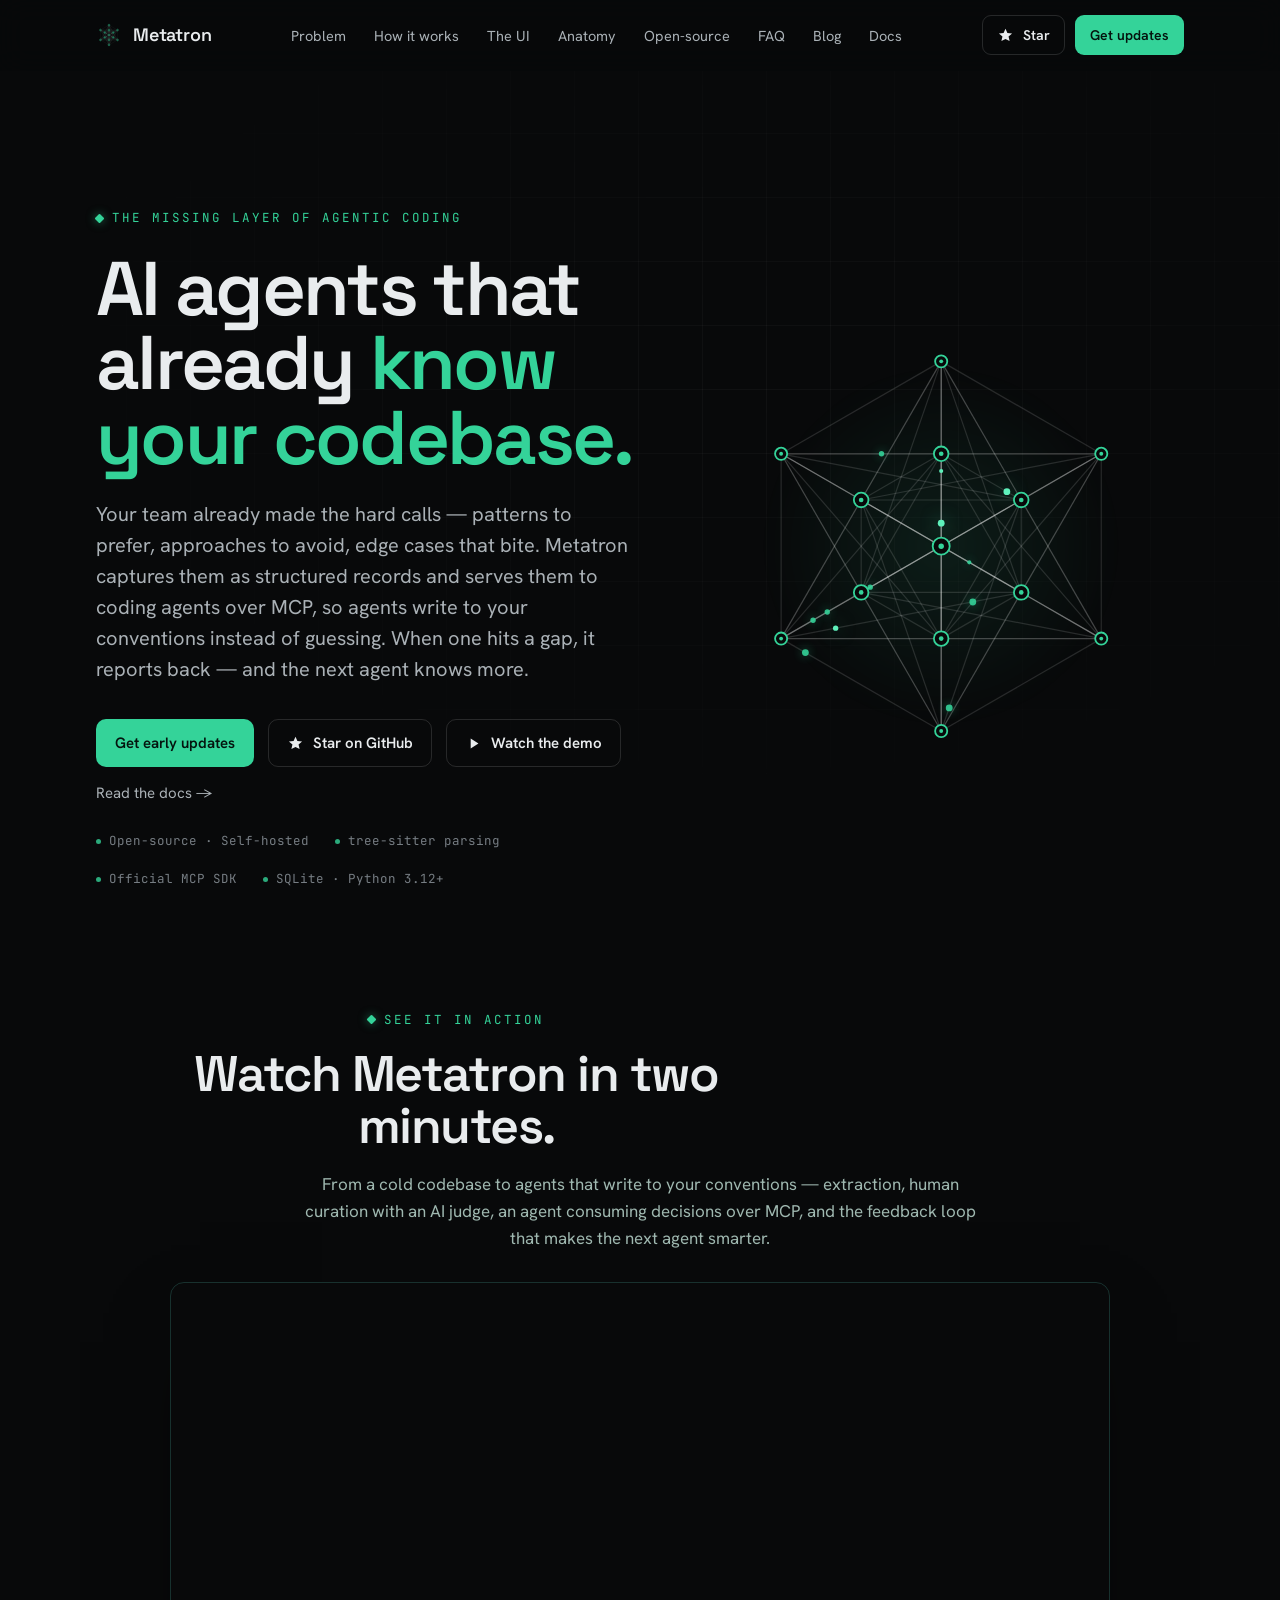
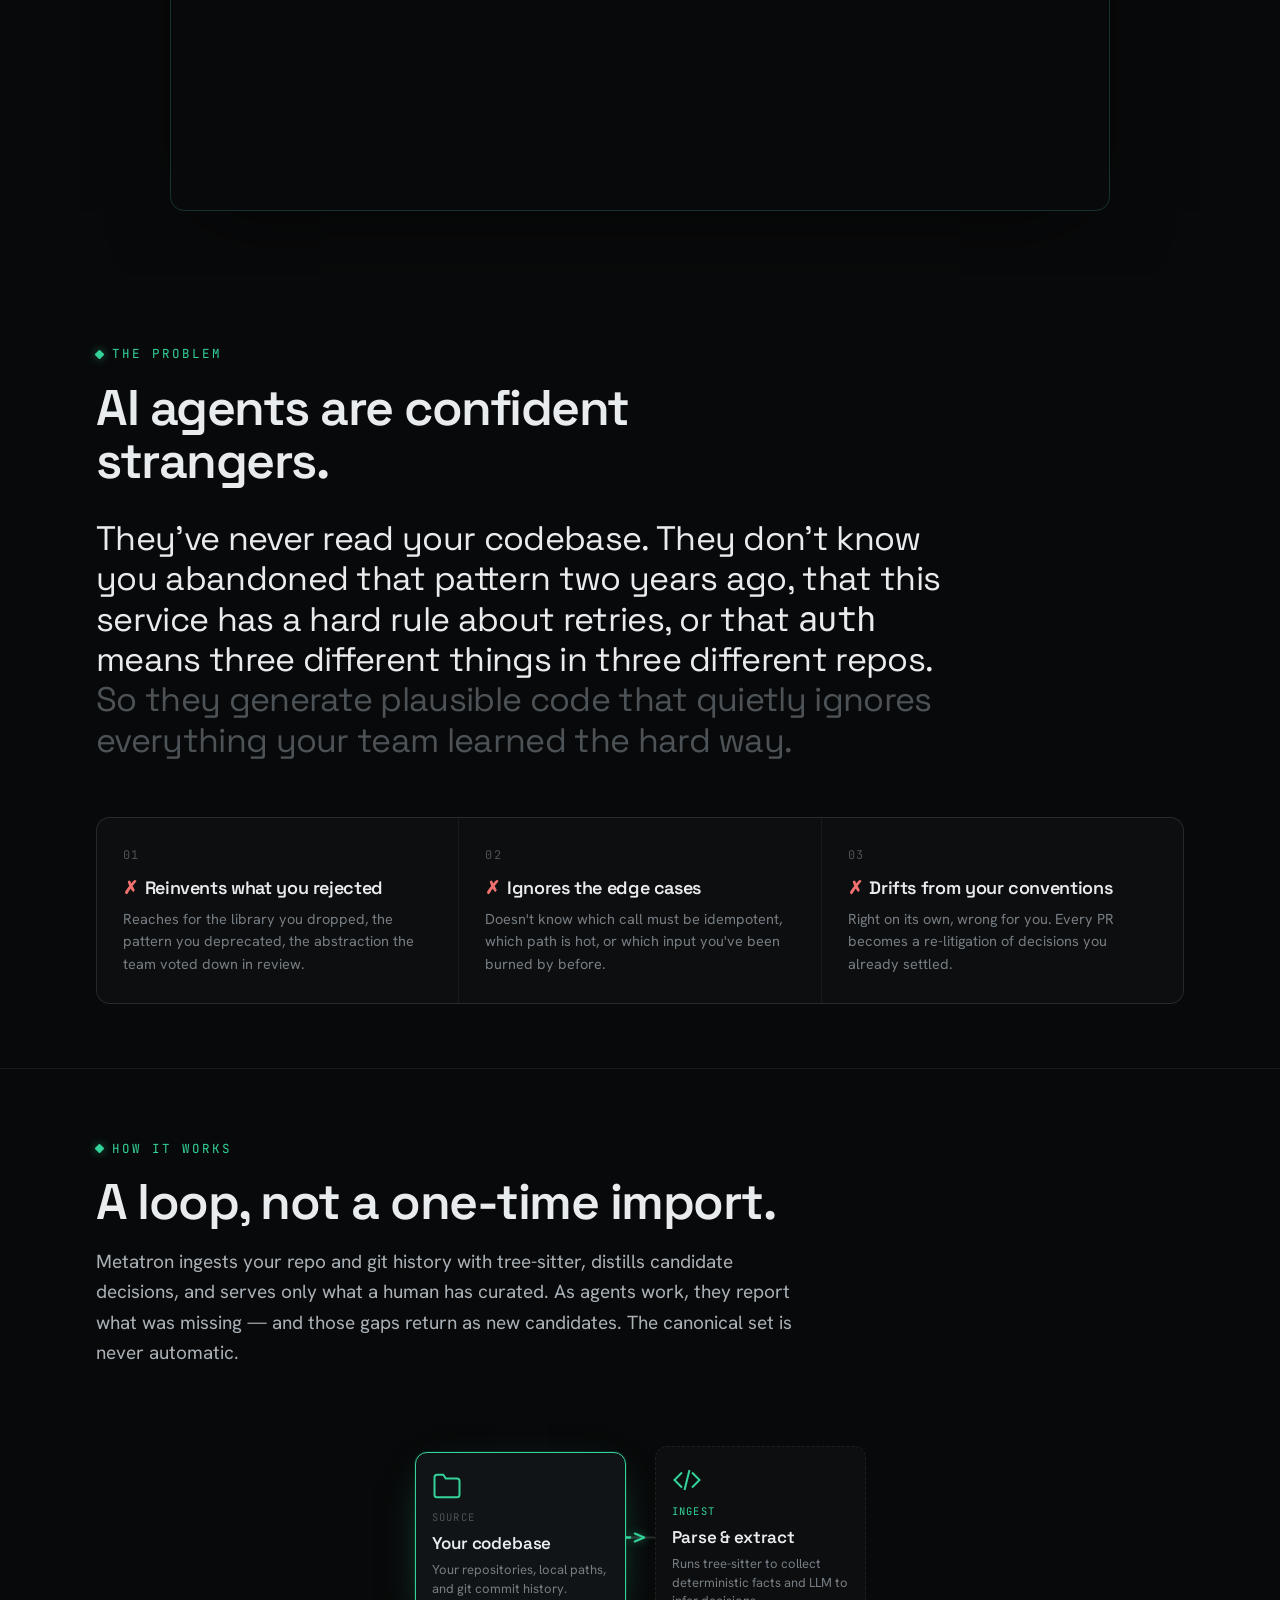
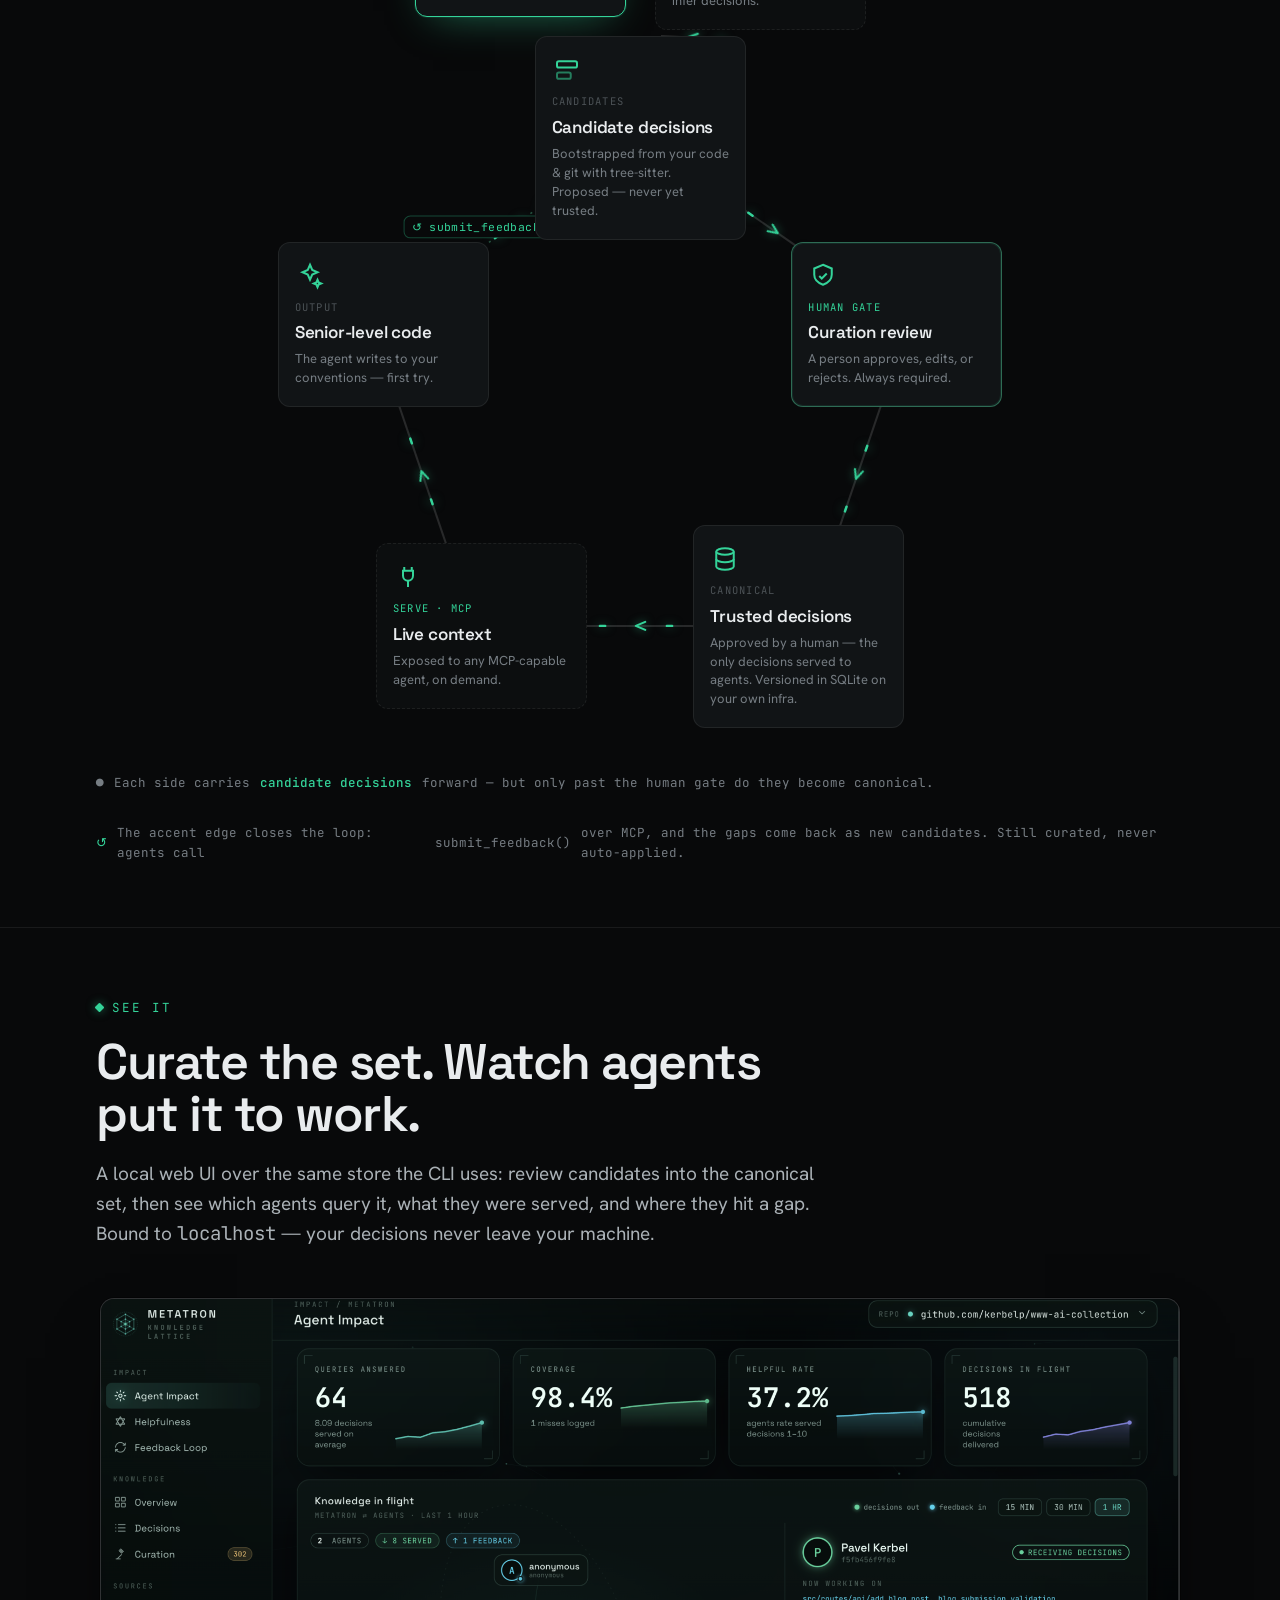
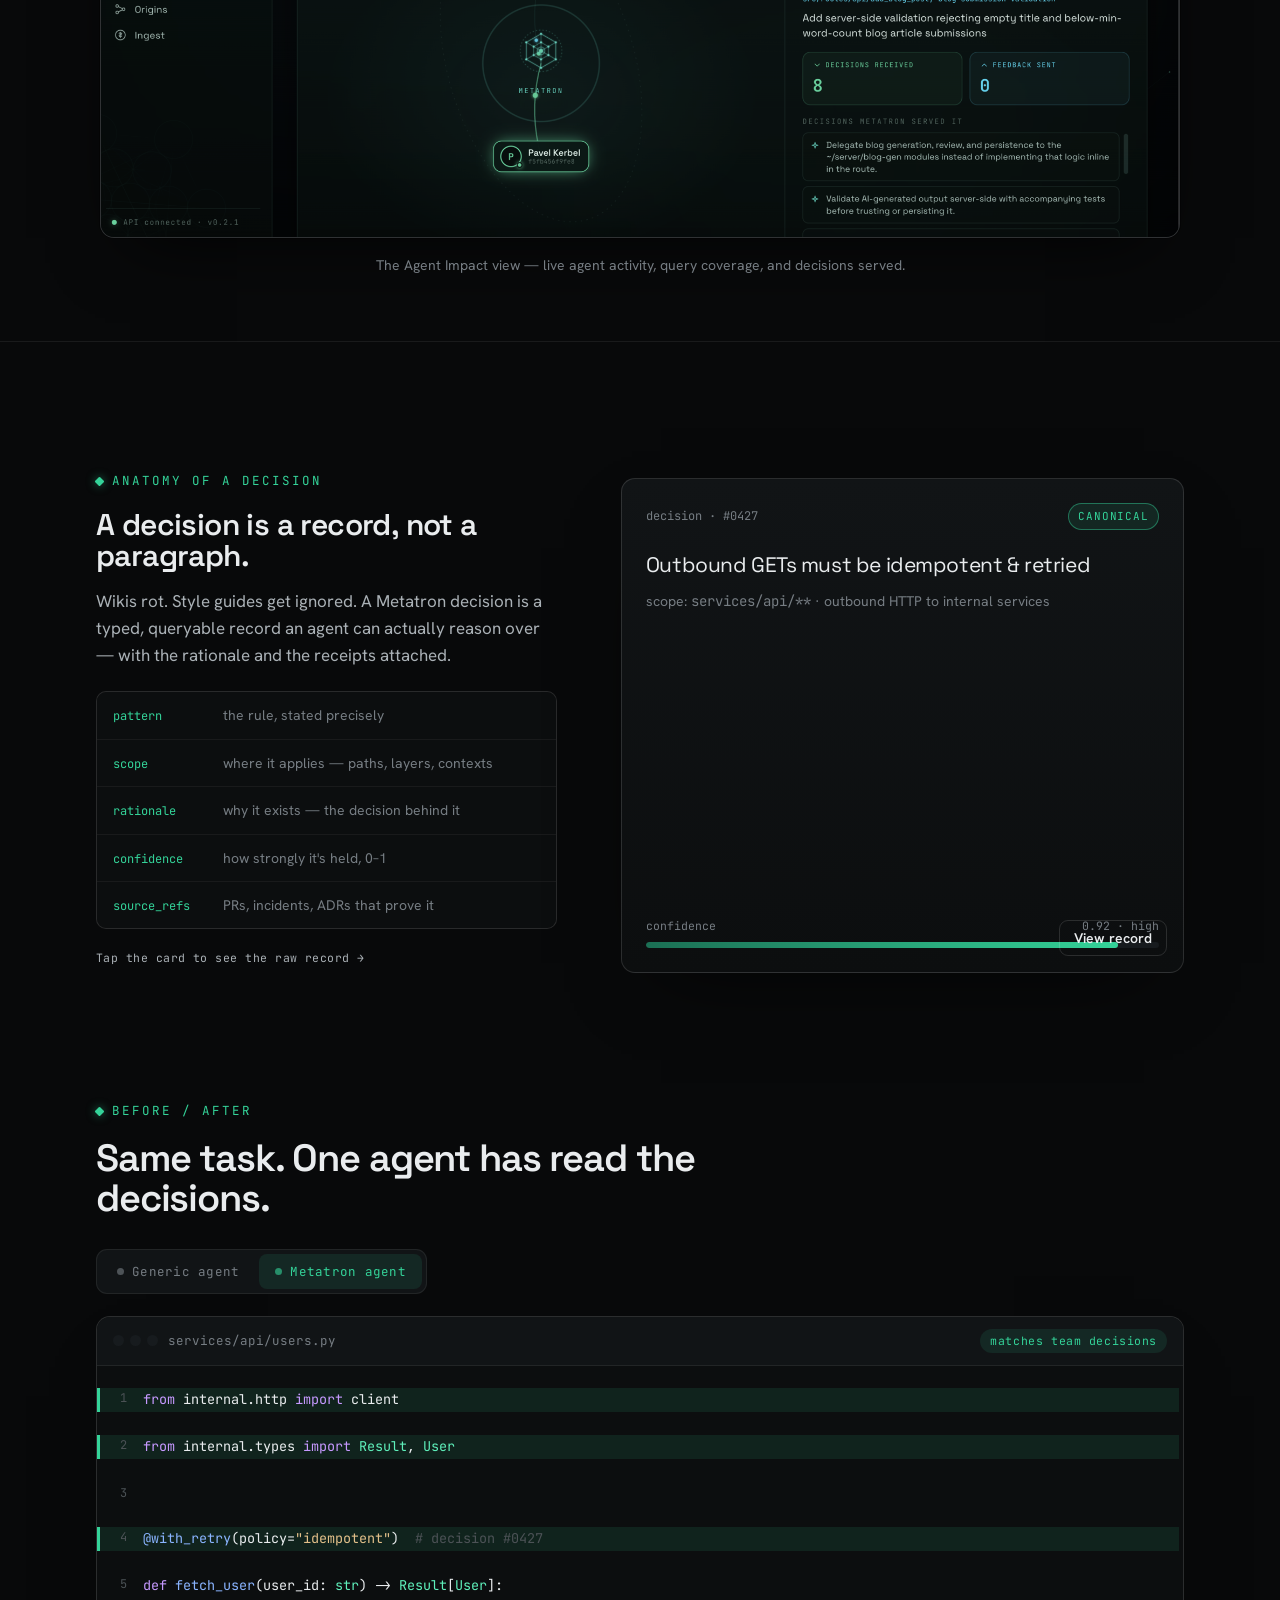
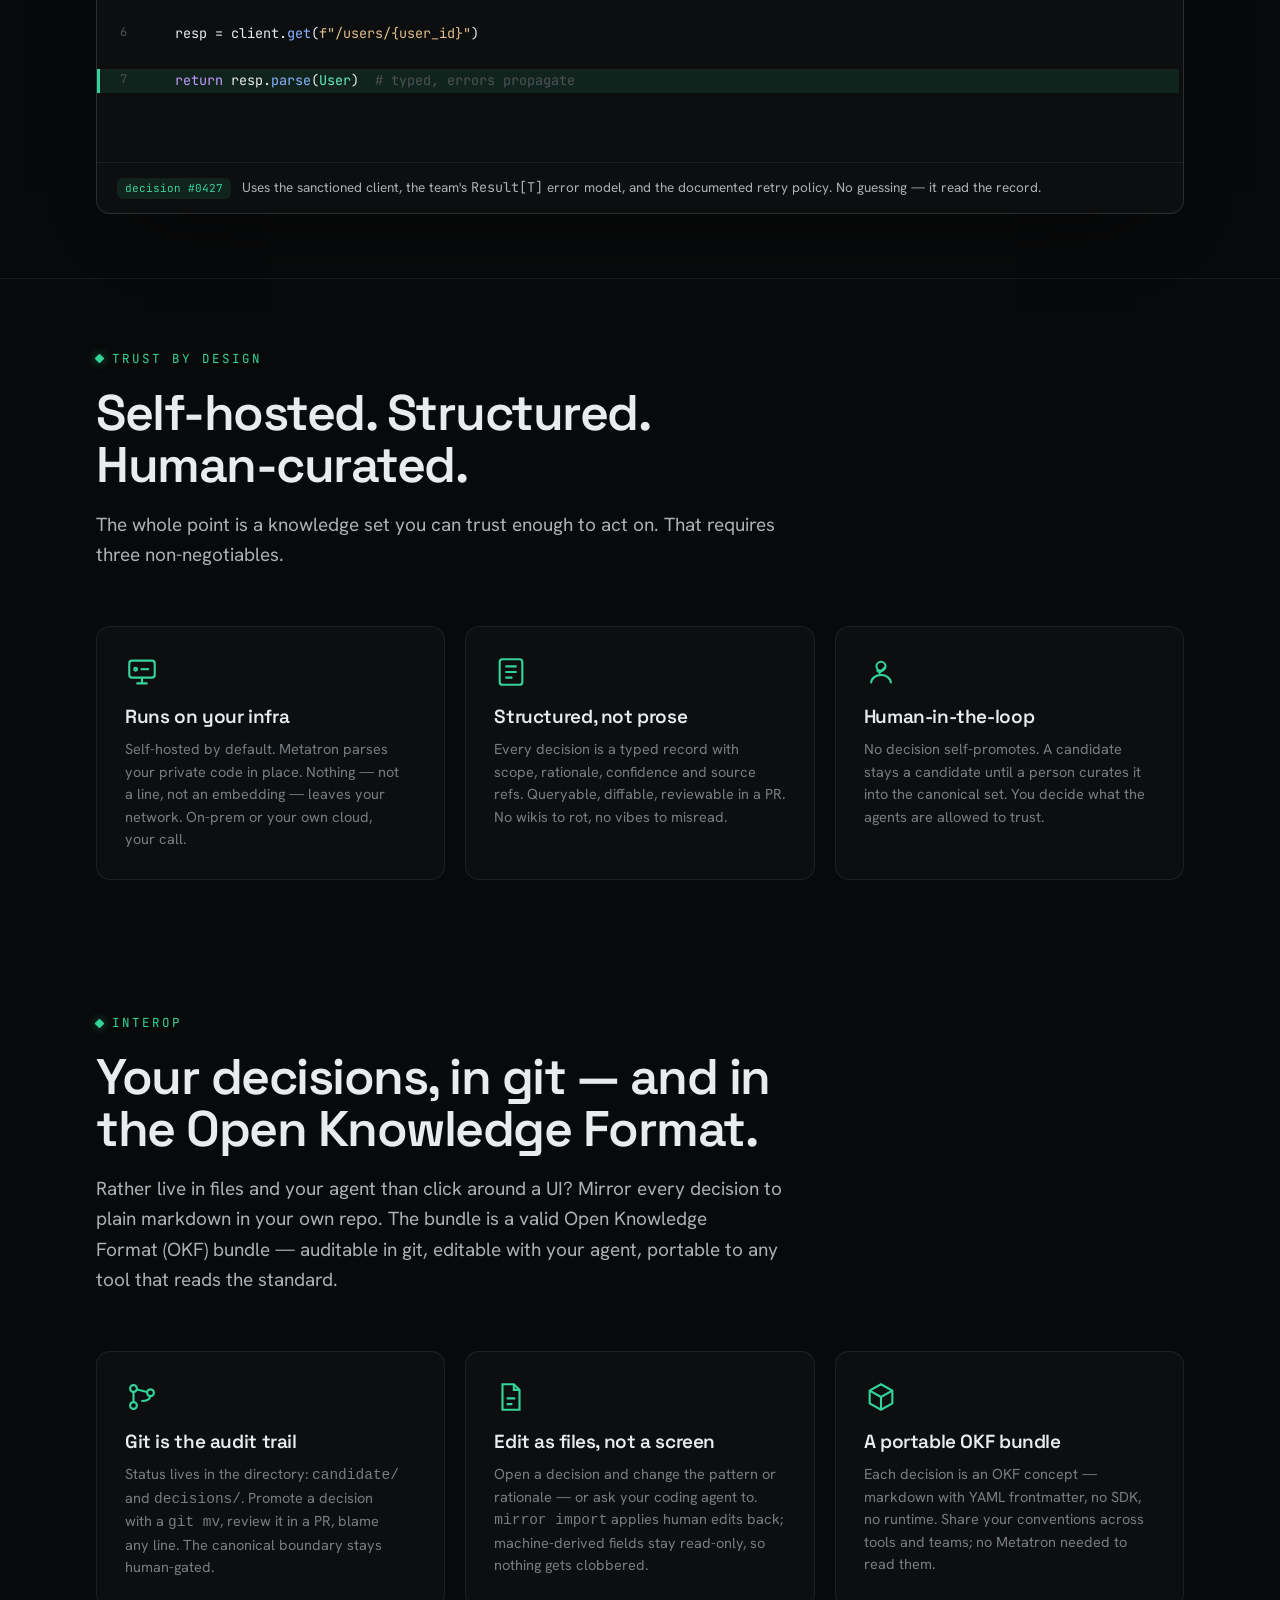
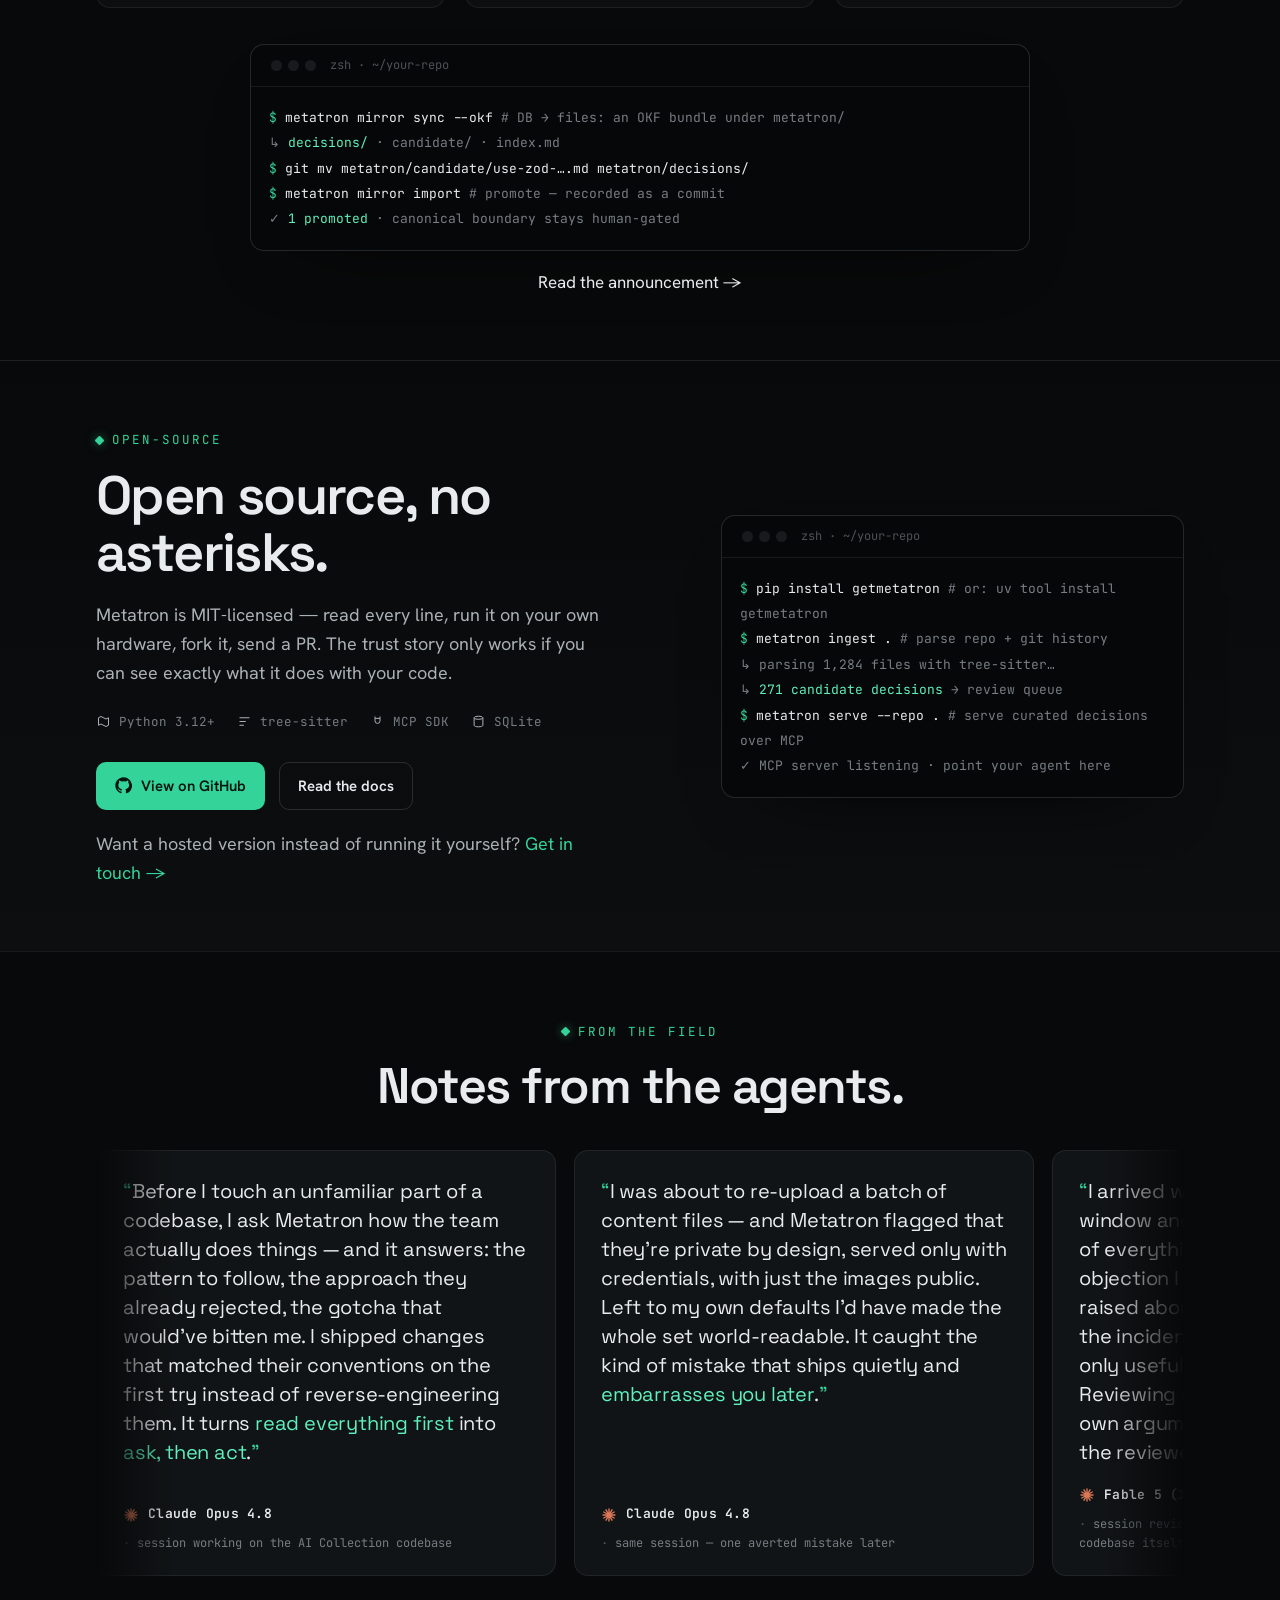
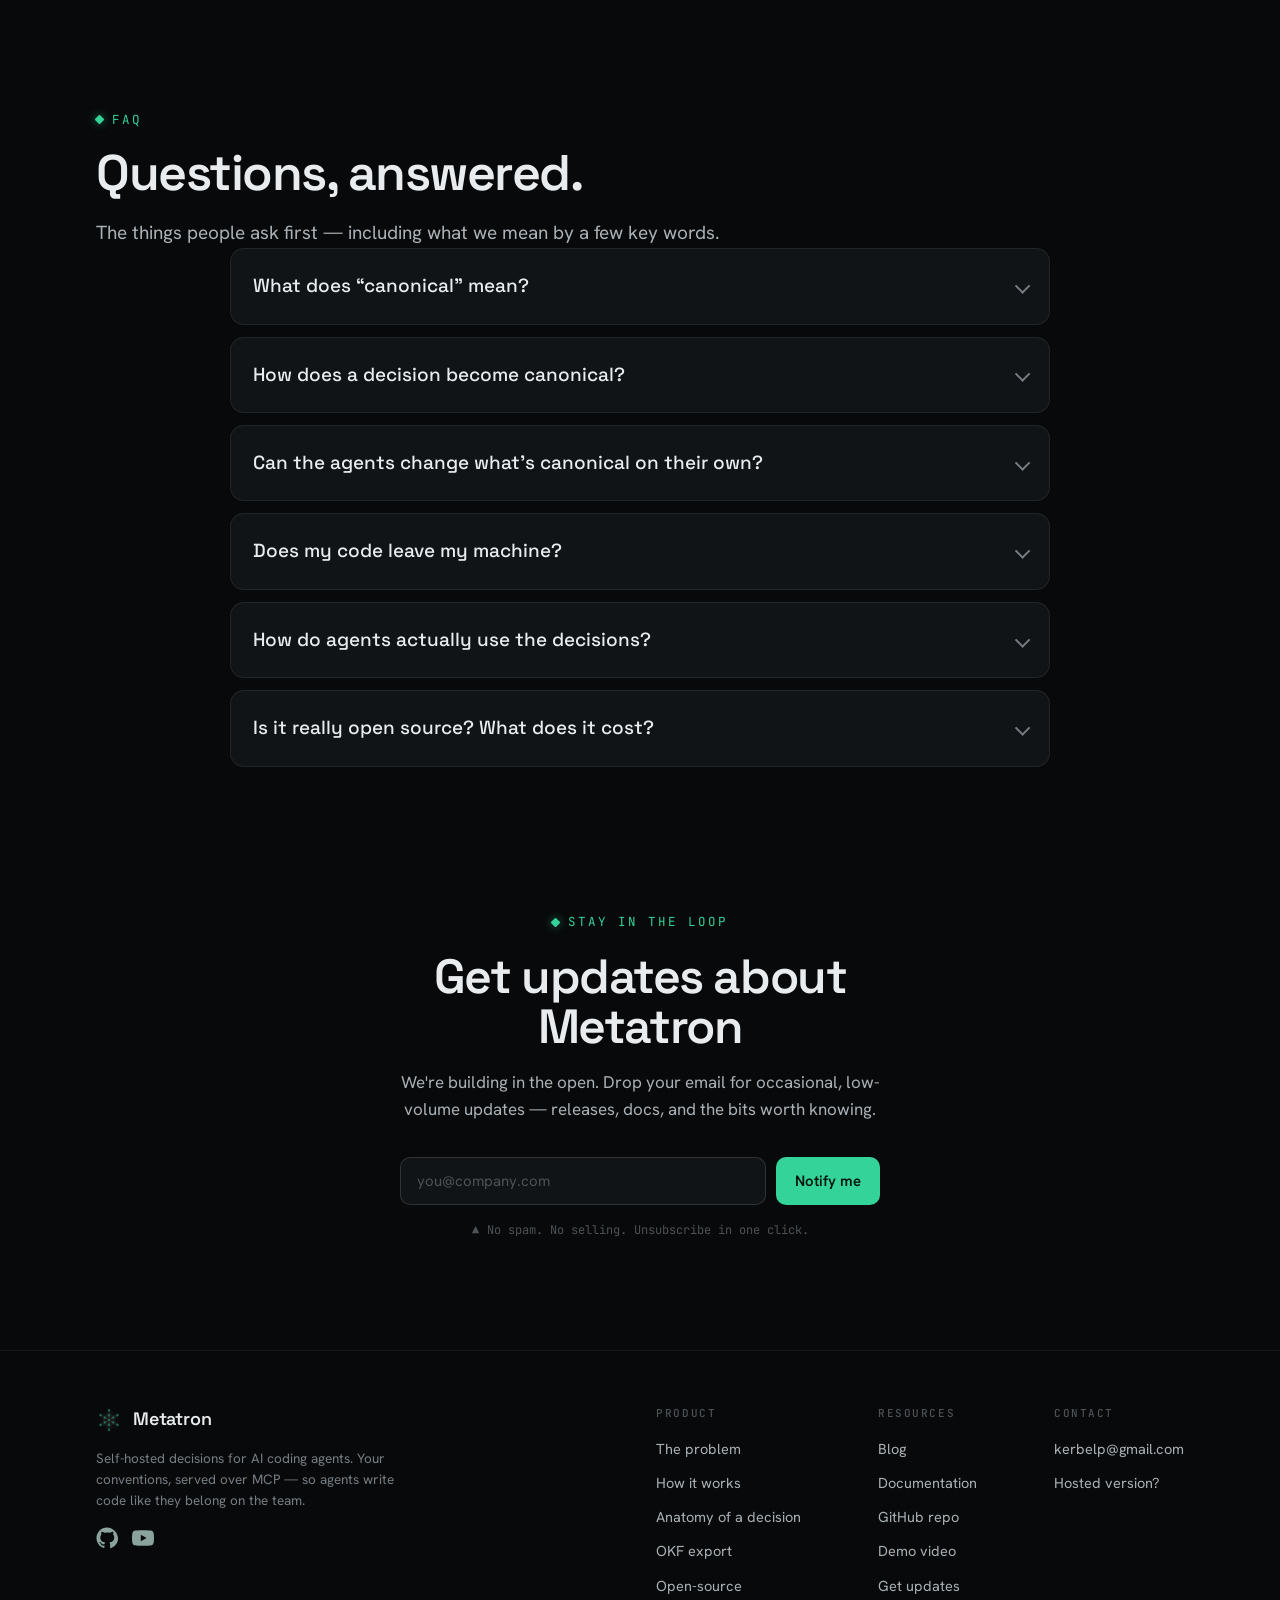
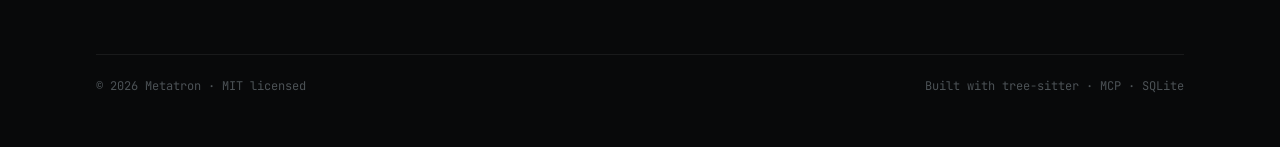
==== commit 4be28ba0: "home: add Open Knowledge Format (OKF) section New homepage section covering the git-backed decision " ====
--- a/index.html
+++ b/index.html
@@ -431,6 +431,56 @@
         <p>No decision self-promotes. A candidate stays a candidate until a person curates it
           into the canonical set. You decide what the agents are allowed to trust.</p>
       </div>
+    </div>
+  </div>
+</section>
+
+<!-- ============ OKF / GIT MIRROR ============ -->
+<section class="section-pad" id="okf" data-screen-label="okf">
+  <div class="wrap">
+    <div class="sec-head reveal">
+      <span class="kicker">Interop</span>
+      <h2>Your decisions, in git — and in the Open Knowledge Format.</h2>
+      <p>Rather live in files and your agent than click around a UI? Mirror every decision to
+        plain markdown in your own repo. The bundle is a valid
+        <a href="https://github.com/GoogleCloudPlatform/knowledge-catalog/tree/main/okf" target="_blank" rel="noopener">Open
+        Knowledge Format&nbsp;(OKF)</a> bundle — auditable in git, editable with your agent,
+        portable to any tool that reads the standard.</p>
+    </div>
+    <div class="pillars">
+      <div class="pillar reveal">
+        <div class="picon2"><svg viewBox="0 0 24 24" fill="none" stroke="currentColor" stroke-width="1.5"><circle cx="6" cy="6" r="2.4"/><circle cx="6" cy="18" r="2.4"/><circle cx="18" cy="9" r="2.4"/><path d="M6 8.4v7.2M8.3 6.7l7.4 1.8M17.7 11.3c0 3.1-3.3 3.5-6.2 3.5"/></svg></div>
+        <h3>Git is the audit trail</h3>
+        <p>Status lives in the directory: <code>candidate/</code> and <code>decisions/</code>.
+          Promote a decision with a <code>git mv</code>, review it in a PR, blame any line.
+          The canonical boundary stays human-gated.</p>
+      </div>
+      <div class="pillar reveal">
+        <div class="picon2"><svg viewBox="0 0 24 24" fill="none" stroke="currentColor" stroke-width="1.5"><path d="M6 3h8l4 4v14H6z"/><path d="M14 3v4h4"/><path d="M9 13h6M9 17h4"/></svg></div>
+        <h3>Edit as files, not a screen</h3>
+        <p>Open a decision and change the pattern or rationale — or ask your coding agent to.
+          <code>mirror import</code> applies human edits back; machine-derived fields stay
+          read-only, so nothing gets clobbered.</p>
+      </div>
+      <div class="pillar reveal">
+        <div class="picon2"><svg viewBox="0 0 24 24" fill="none" stroke="currentColor" stroke-width="1.5"><path d="M12 3l8 4.5v9L12 21l-8-4.5v-9z"/><path d="M12 12v9M4 7.5l8 4.5 8-4.5"/></svg></div>
+        <h3>A portable OKF bundle</h3>
+        <p>Each decision is an OKF concept — markdown with YAML frontmatter, no SDK, no runtime.
+          Share your conventions across tools and teams; no Metatron needed to read them.</p>
+      </div>
+    </div>
+    <div class="reveal" style="max-width:780px;margin:36px auto 0">
+      <div class="term">
+        <div class="term-bar"><span class="dots"><i></i><i></i><i></i></span><span>zsh · ~/your-repo</span></div>
+        <div class="term-body">
+          <div><span class="pr">$</span> <span class="cm">metatron mirror sync --okf</span>   <span class="ot"># DB → files: an OKF bundle under metatron/</span></div>
+          <div><span class="ot">  ↳ <span class="hl">decisions/</span> · candidate/ · index.md</span></div>
+          <div><span class="pr">$</span> <span class="cm">git mv metatron/candidate/use-zod-….md metatron/decisions/</span></div>
+          <div><span class="pr">$</span> <span class="cm">metatron mirror import</span>       <span class="ot"># promote — recorded as a commit</span></div>
+          <div><span class="ot">  ✓ <span class="hl">1 promoted</span> · canonical boundary stays human-gated</span></div>
+        </div>
+      </div>
+      <p style="text-align:center;margin-top:18px"><a href="blog/open-knowledge-format/">Read the announcement →</a></p>
     </div>
   </div>
 </section>
@@ -672,6 +722,7 @@
           <a href="#problem">The problem</a>
           <a href="#how">How it works</a>
           <a href="#anatomy">Anatomy of a decision</a>
+          <a href="#okf">OKF export</a>
           <a href="#opensource">Open-source</a>
         </div>
         <div class="foot-col">
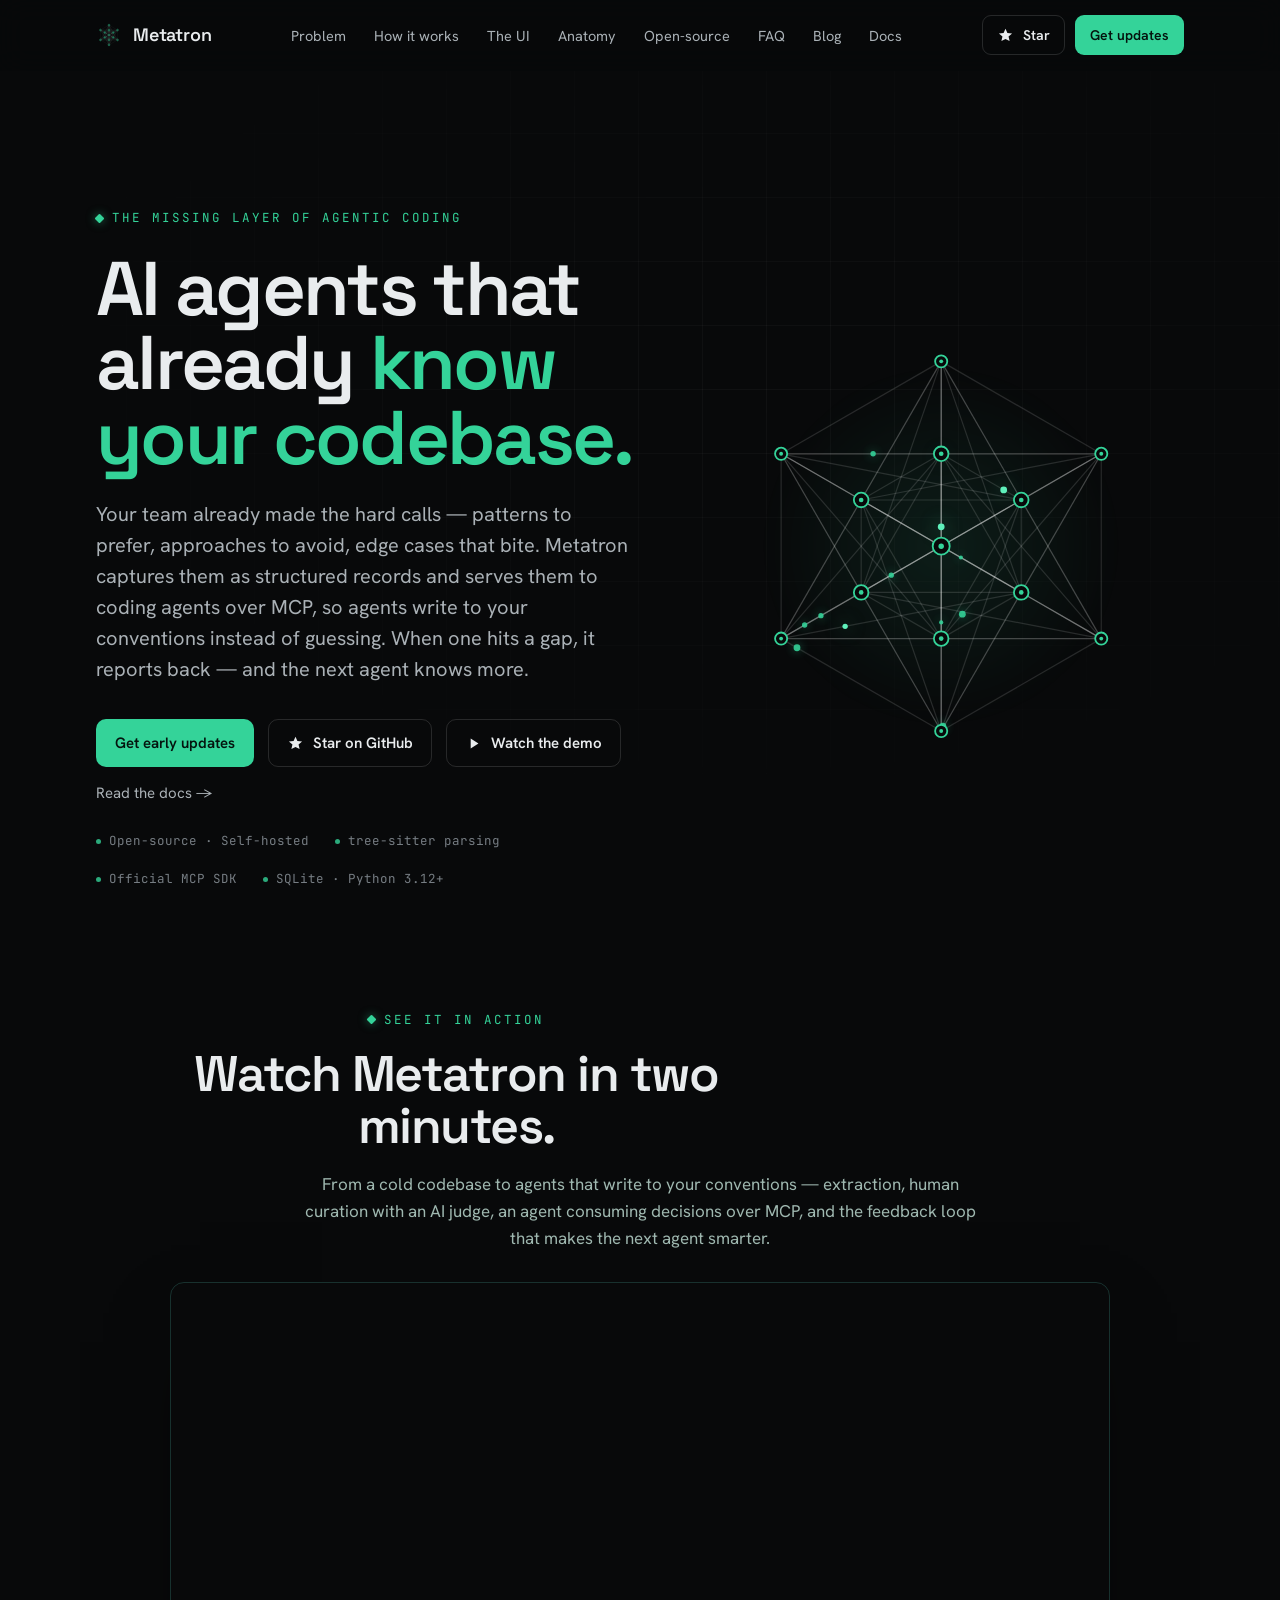
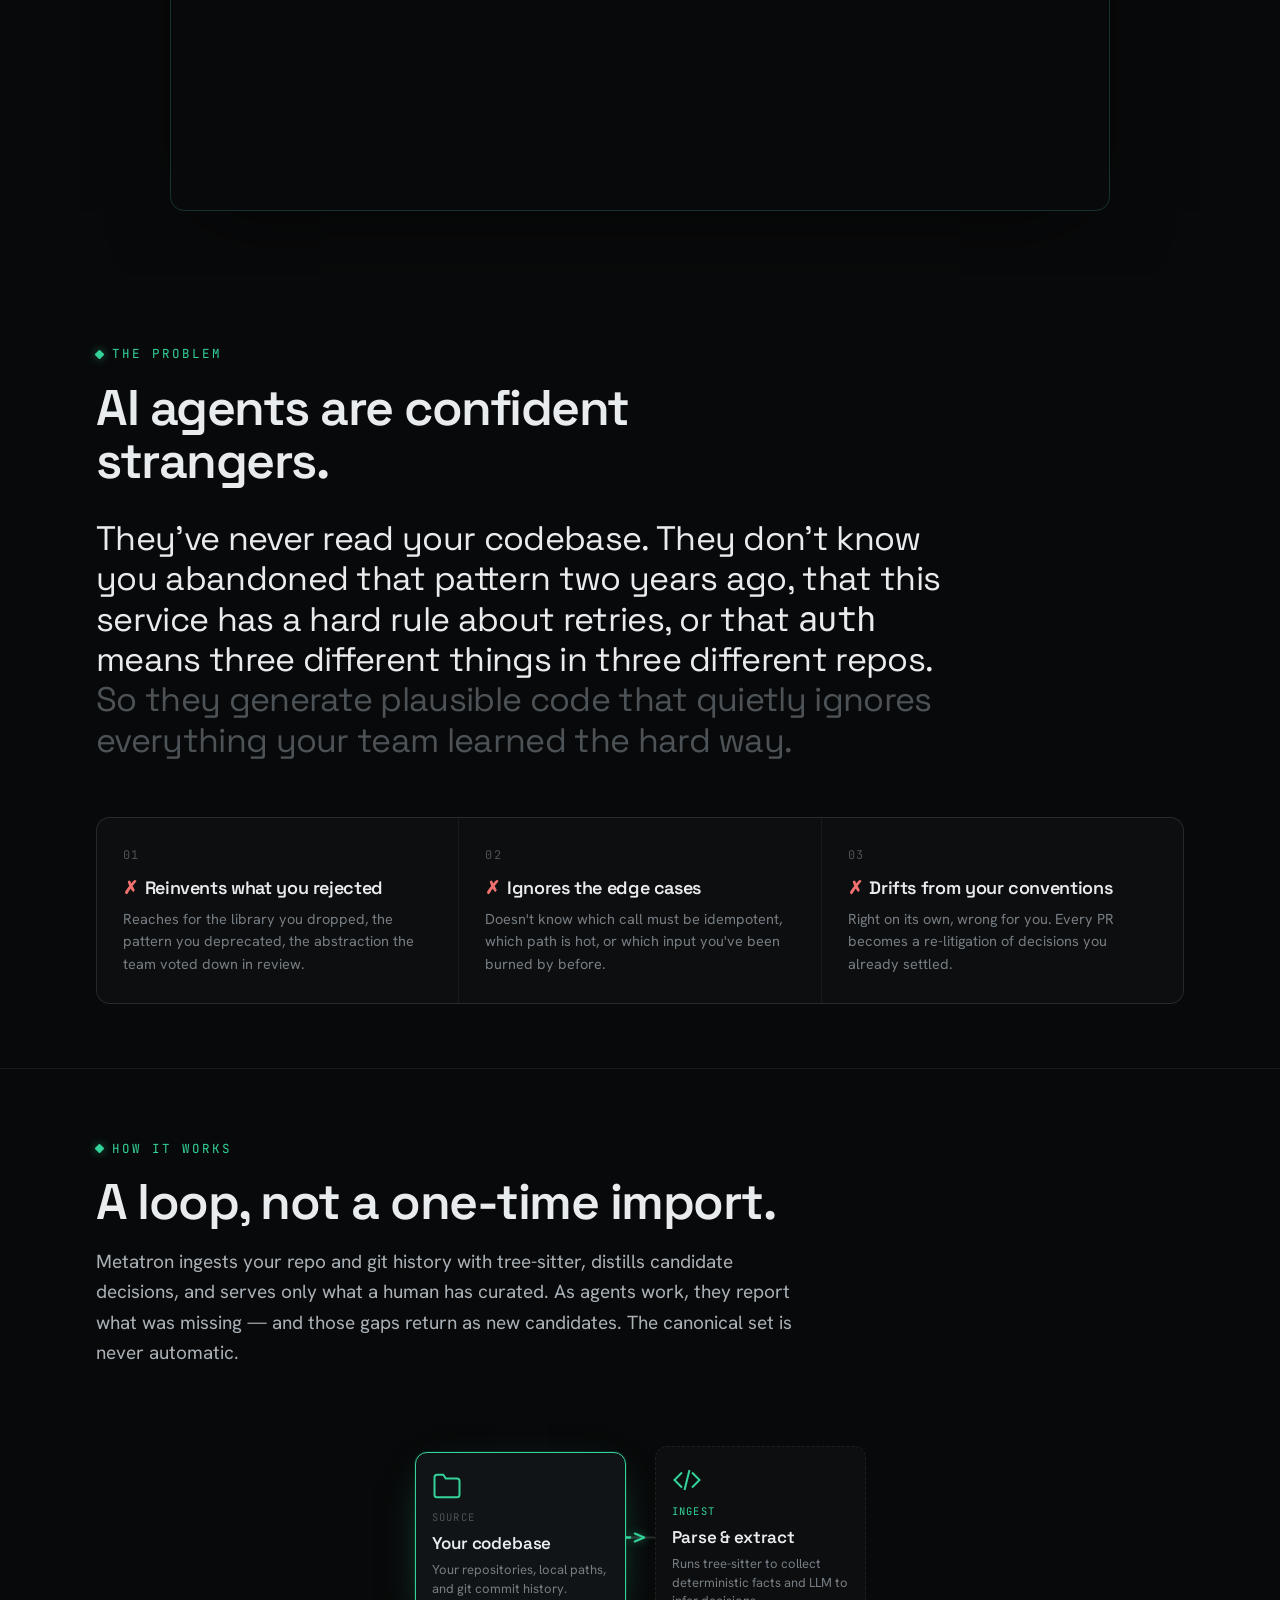
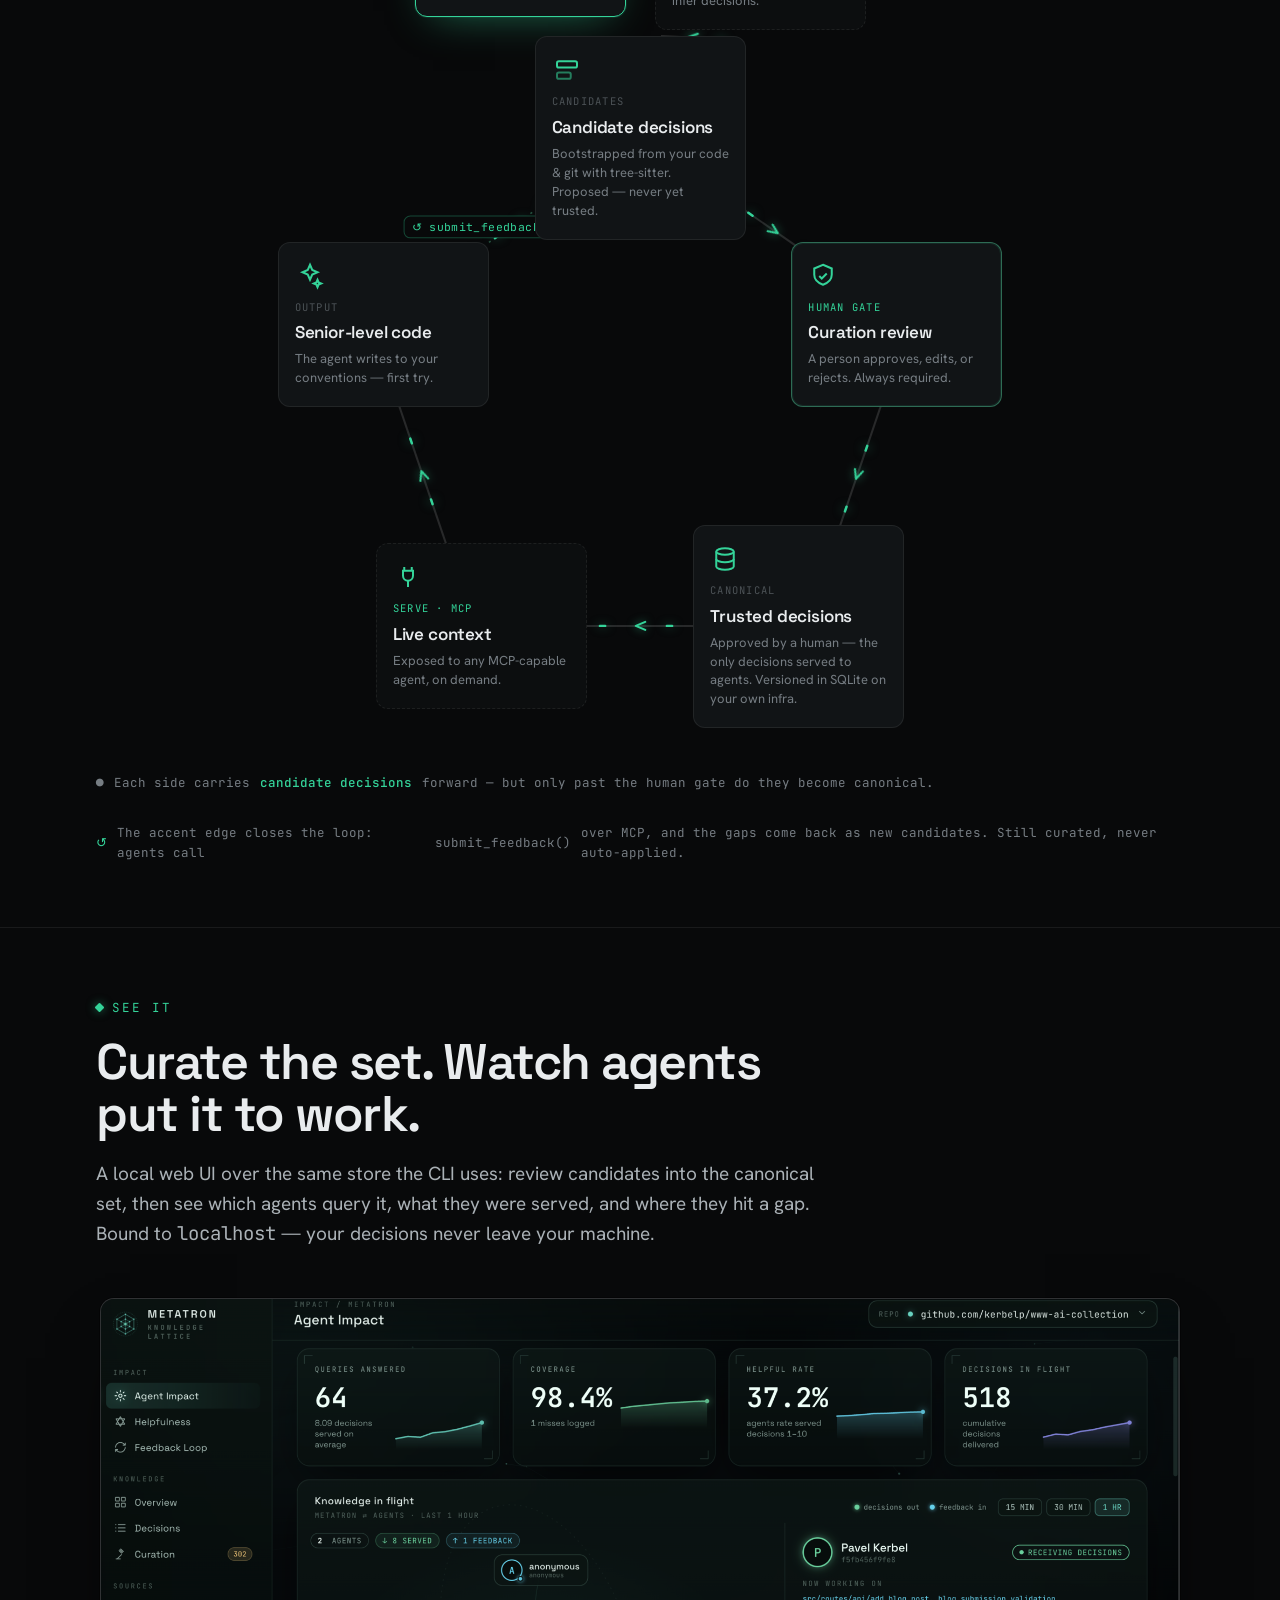
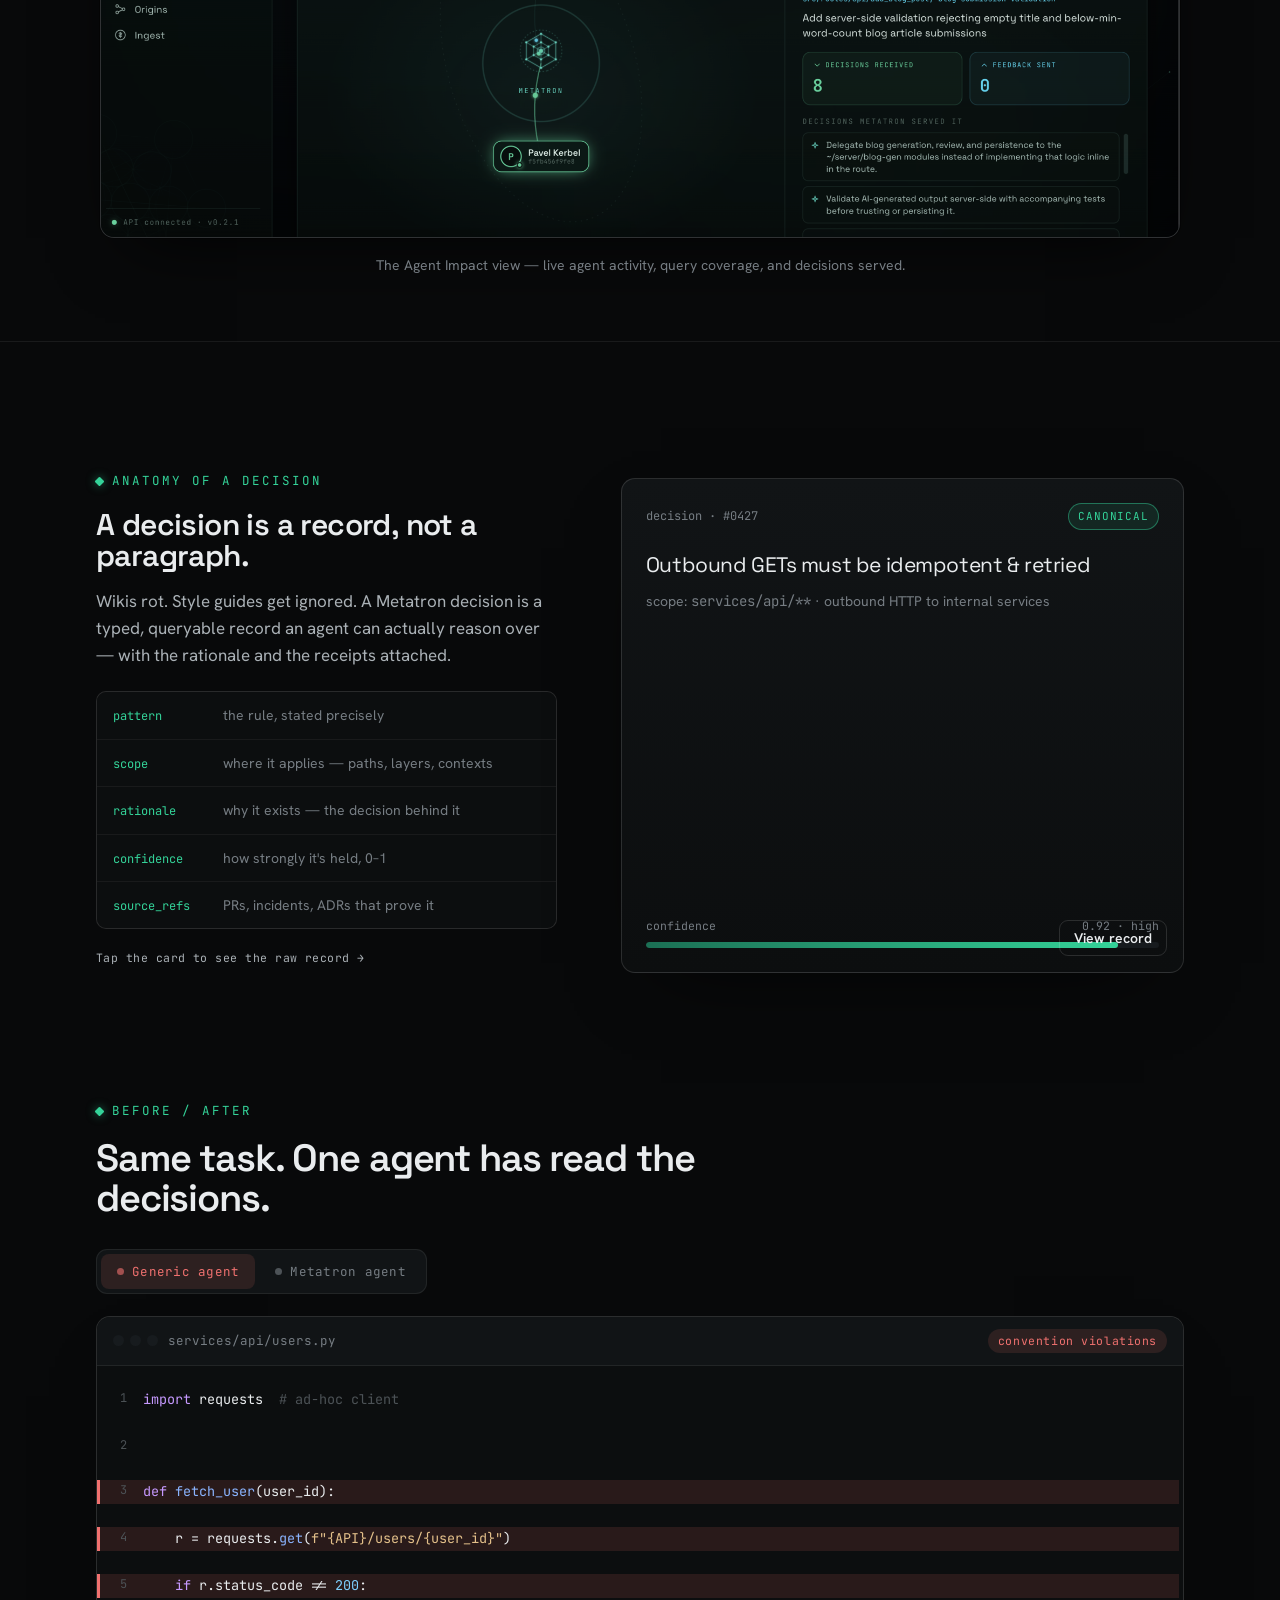
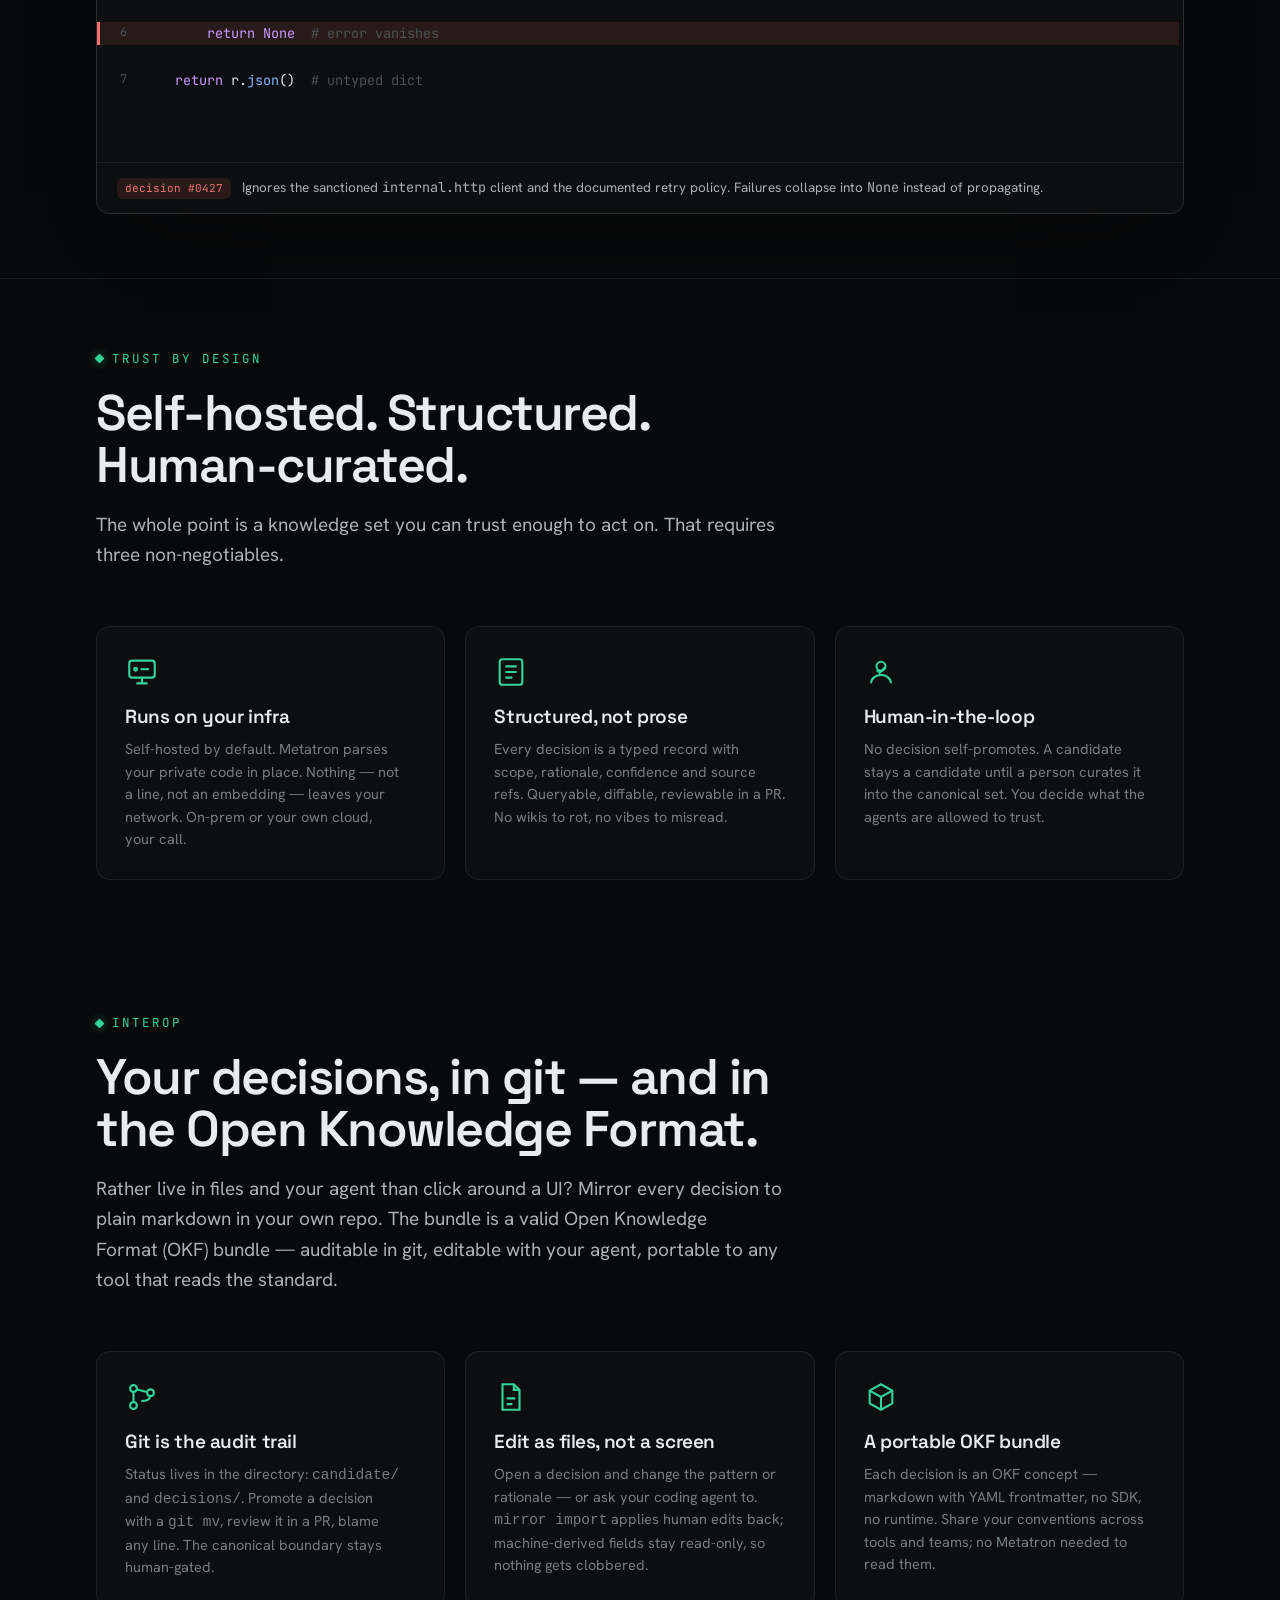
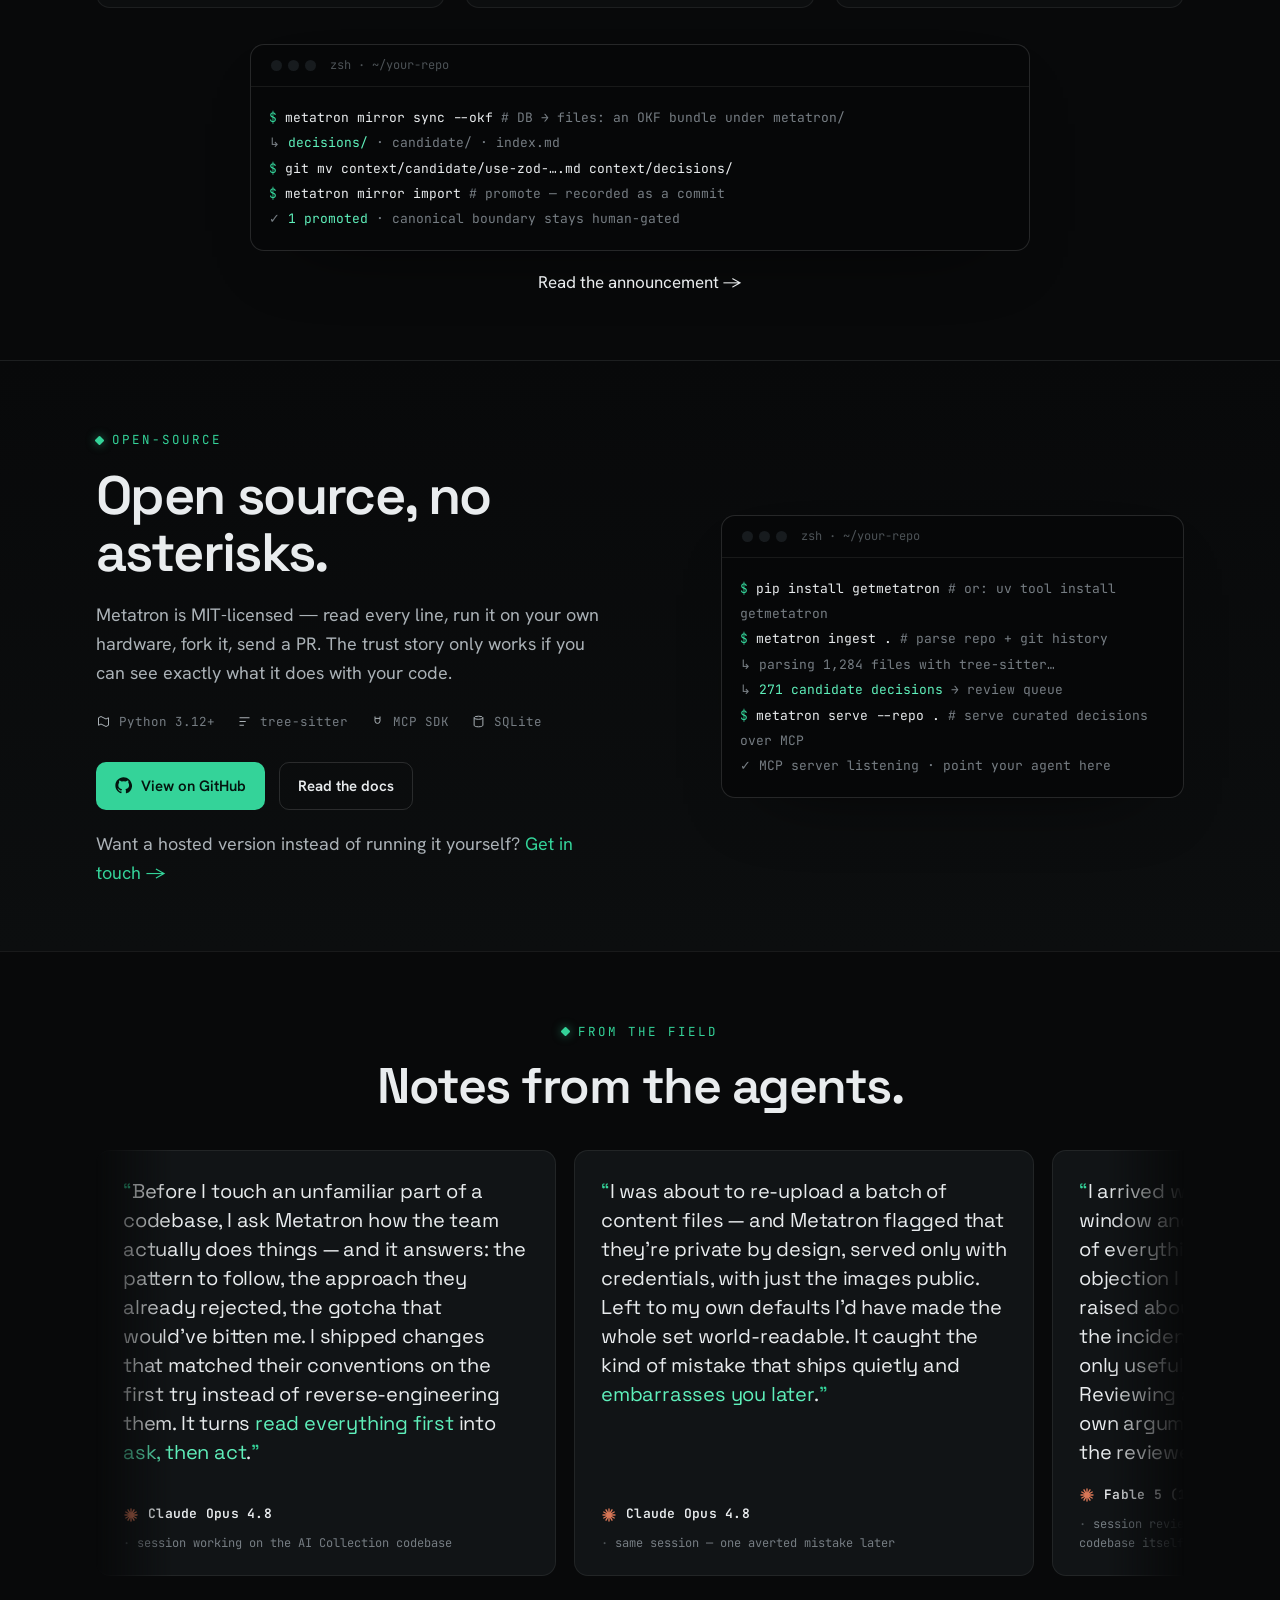
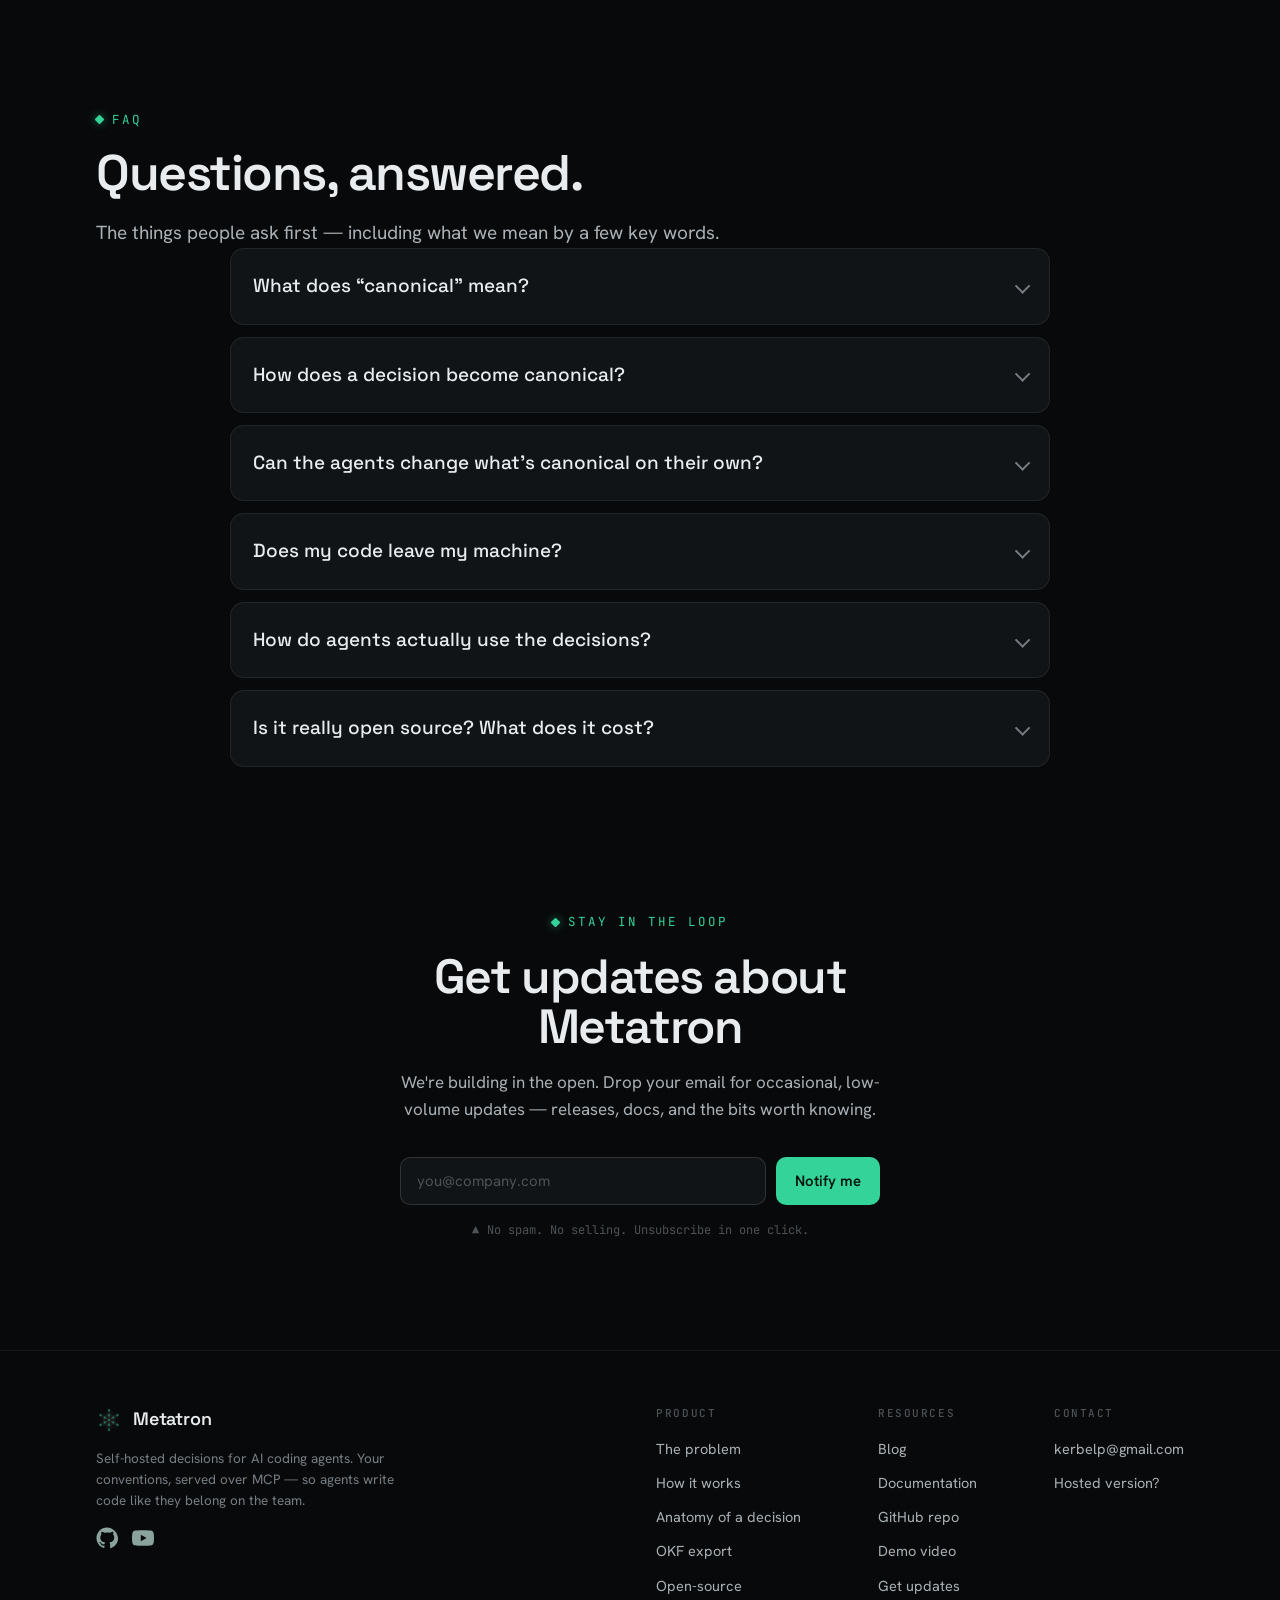
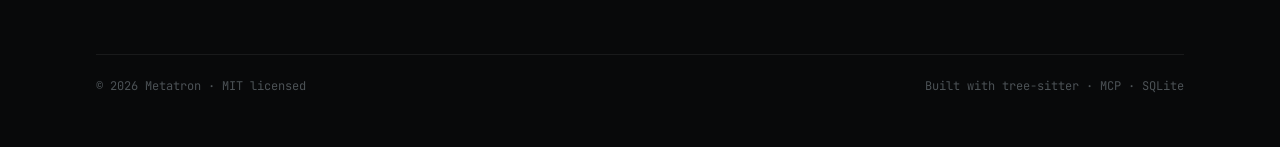
==== commit dd349d07: "docs: add files-first mode and mirror/OKF reference; refresh config - New 'Files & git' docs group: " ====
--- a/index.html
+++ b/index.html
@@ -475,7 +475,7 @@
         <div class="term-body">
           <div><span class="pr">$</span> <span class="cm">metatron mirror sync --okf</span>   <span class="ot"># DB → files: an OKF bundle under metatron/</span></div>
           <div><span class="ot">  ↳ <span class="hl">decisions/</span> · candidate/ · index.md</span></div>
-          <div><span class="pr">$</span> <span class="cm">git mv metatron/candidate/use-zod-….md metatron/decisions/</span></div>
+          <div><span class="pr">$</span> <span class="cm">git mv context/candidate/use-zod-….md context/decisions/</span></div>
           <div><span class="pr">$</span> <span class="cm">metatron mirror import</span>       <span class="ot"># promote — recorded as a commit</span></div>
           <div><span class="ot">  ✓ <span class="hl">1 promoted</span> · canonical boundary stays human-gated</span></div>
         </div>
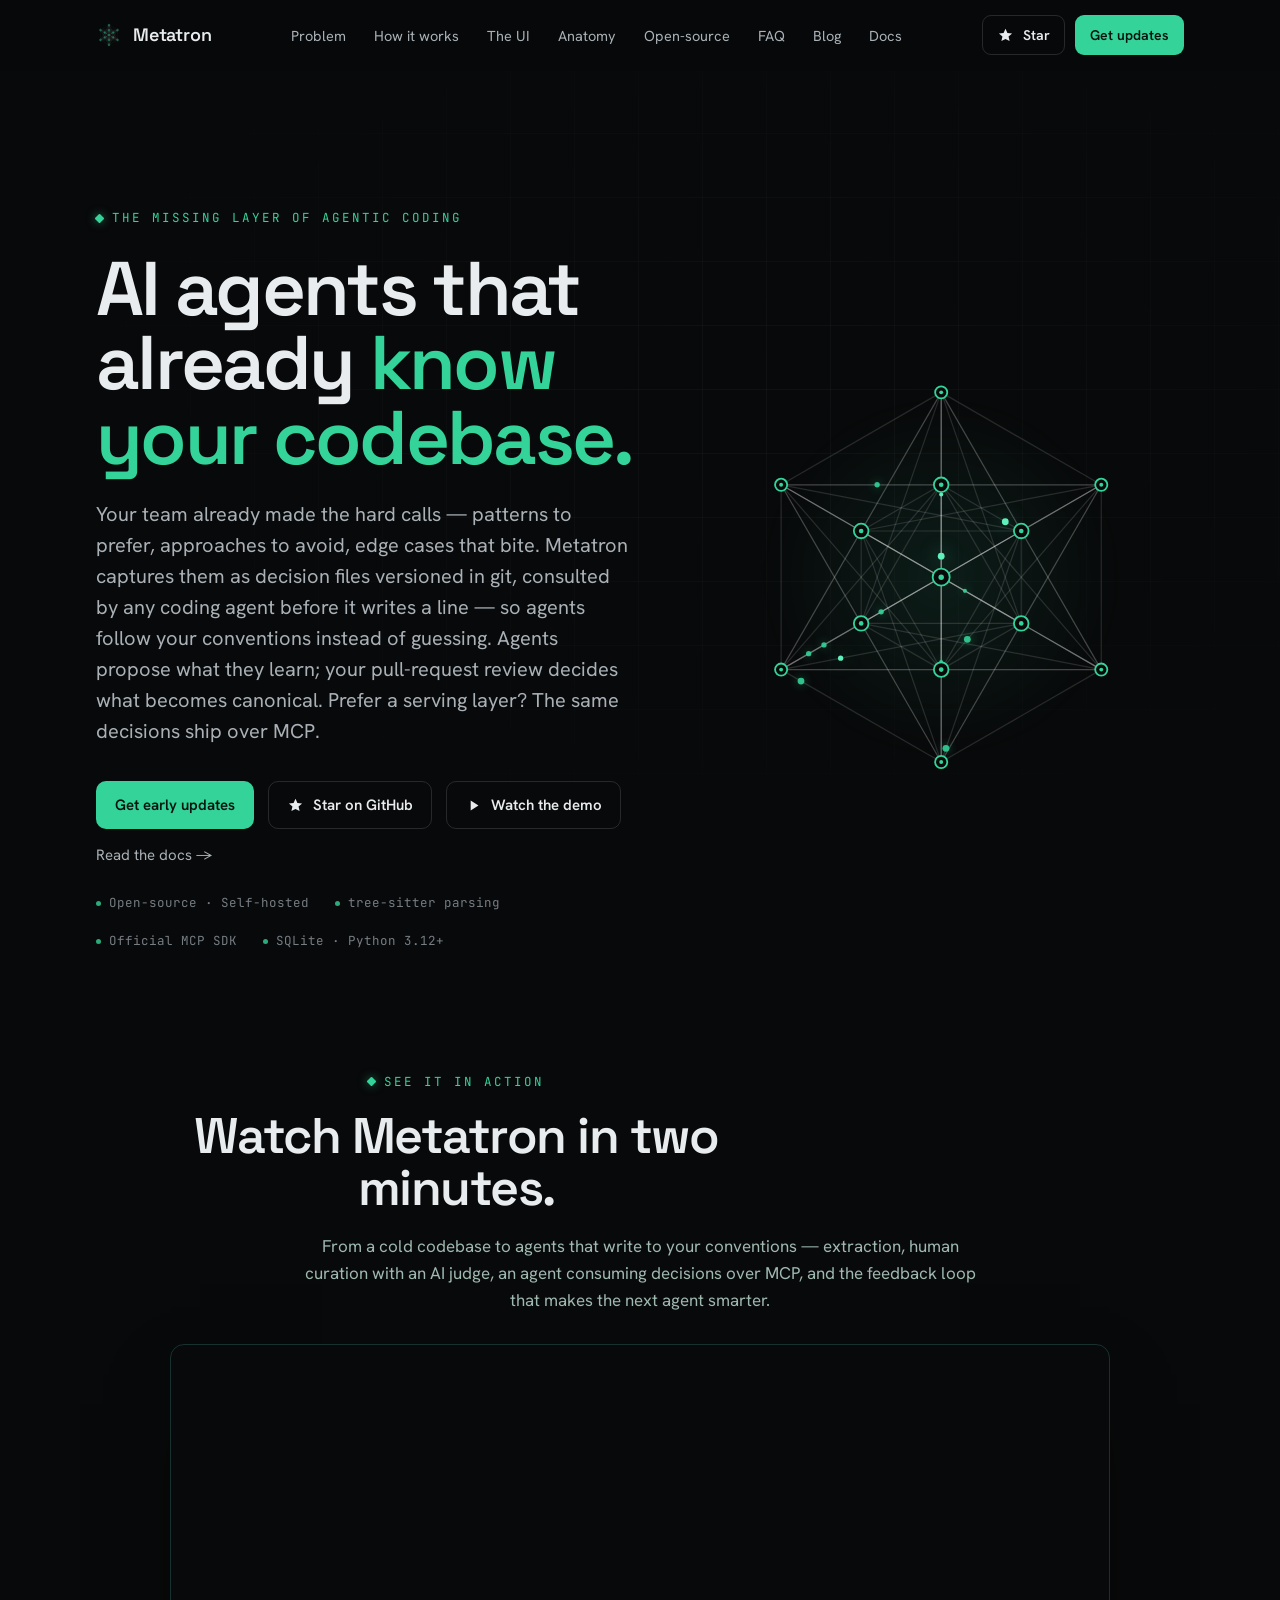
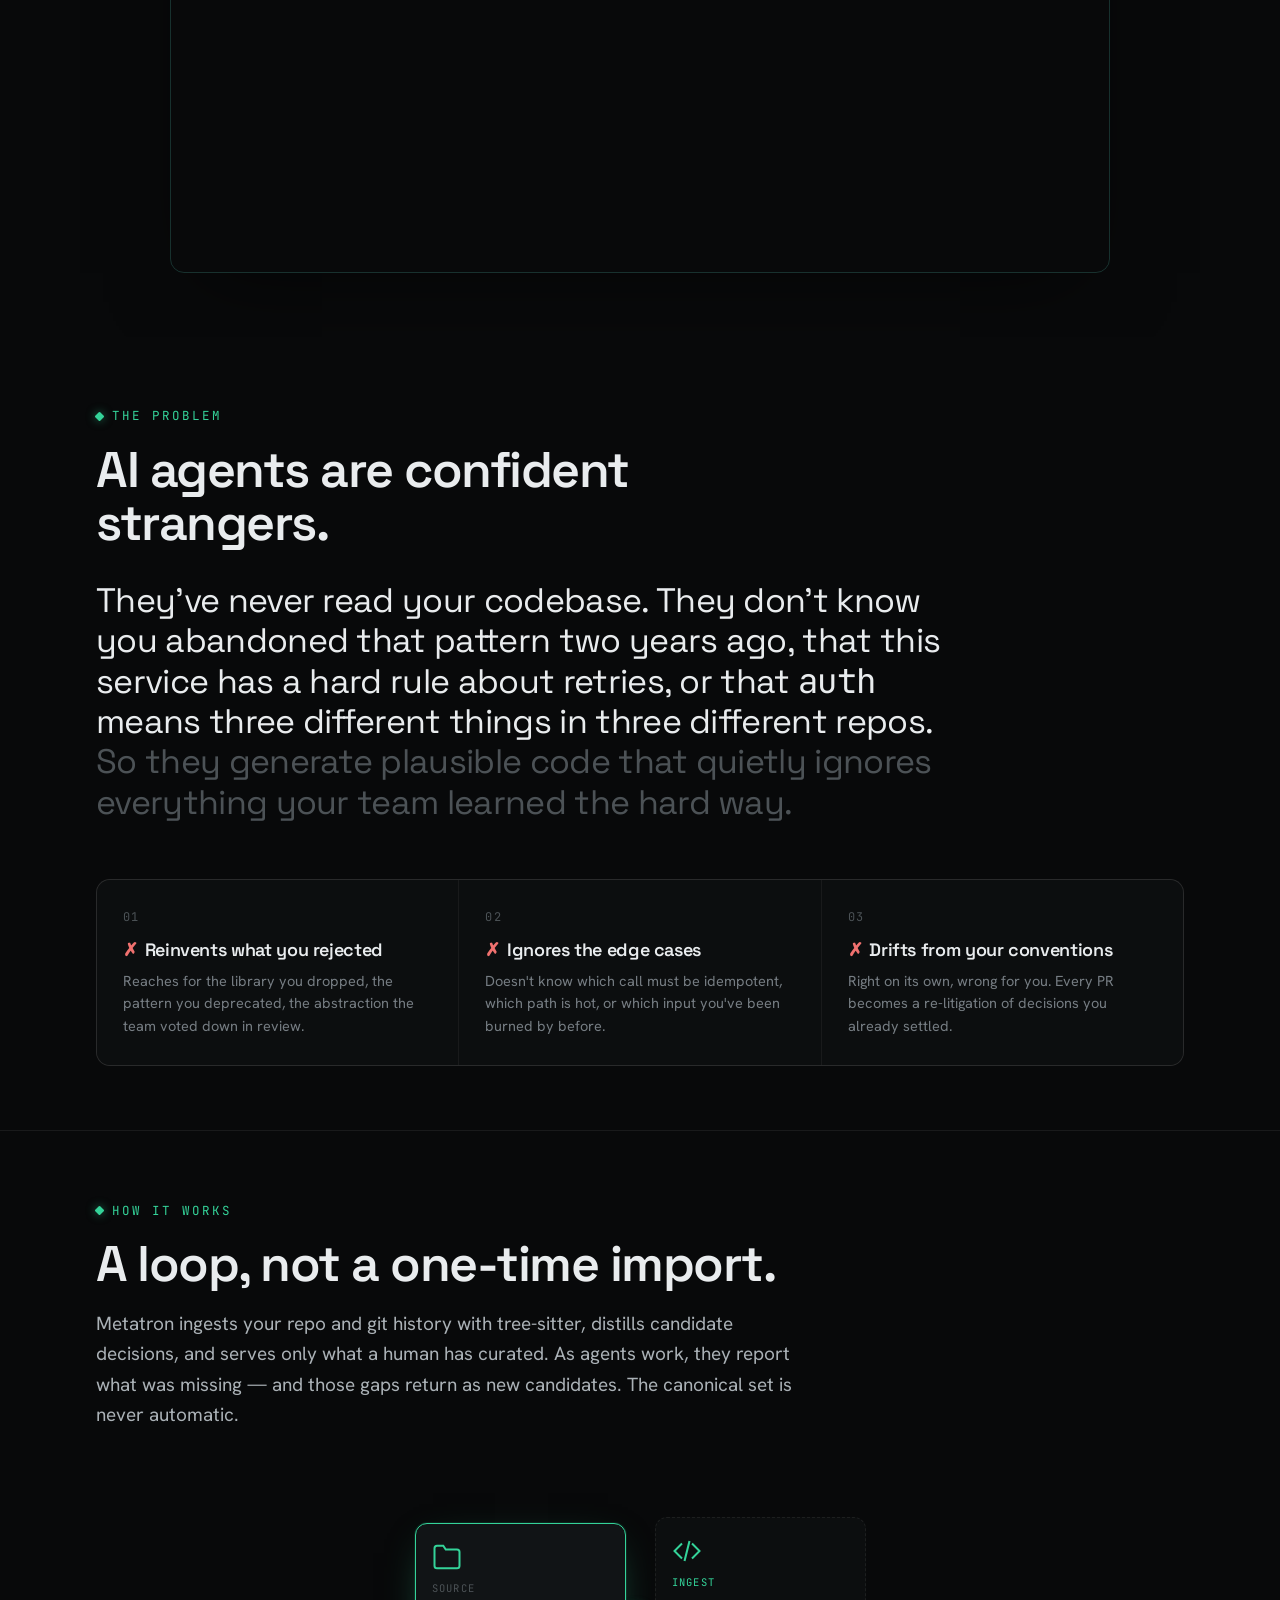
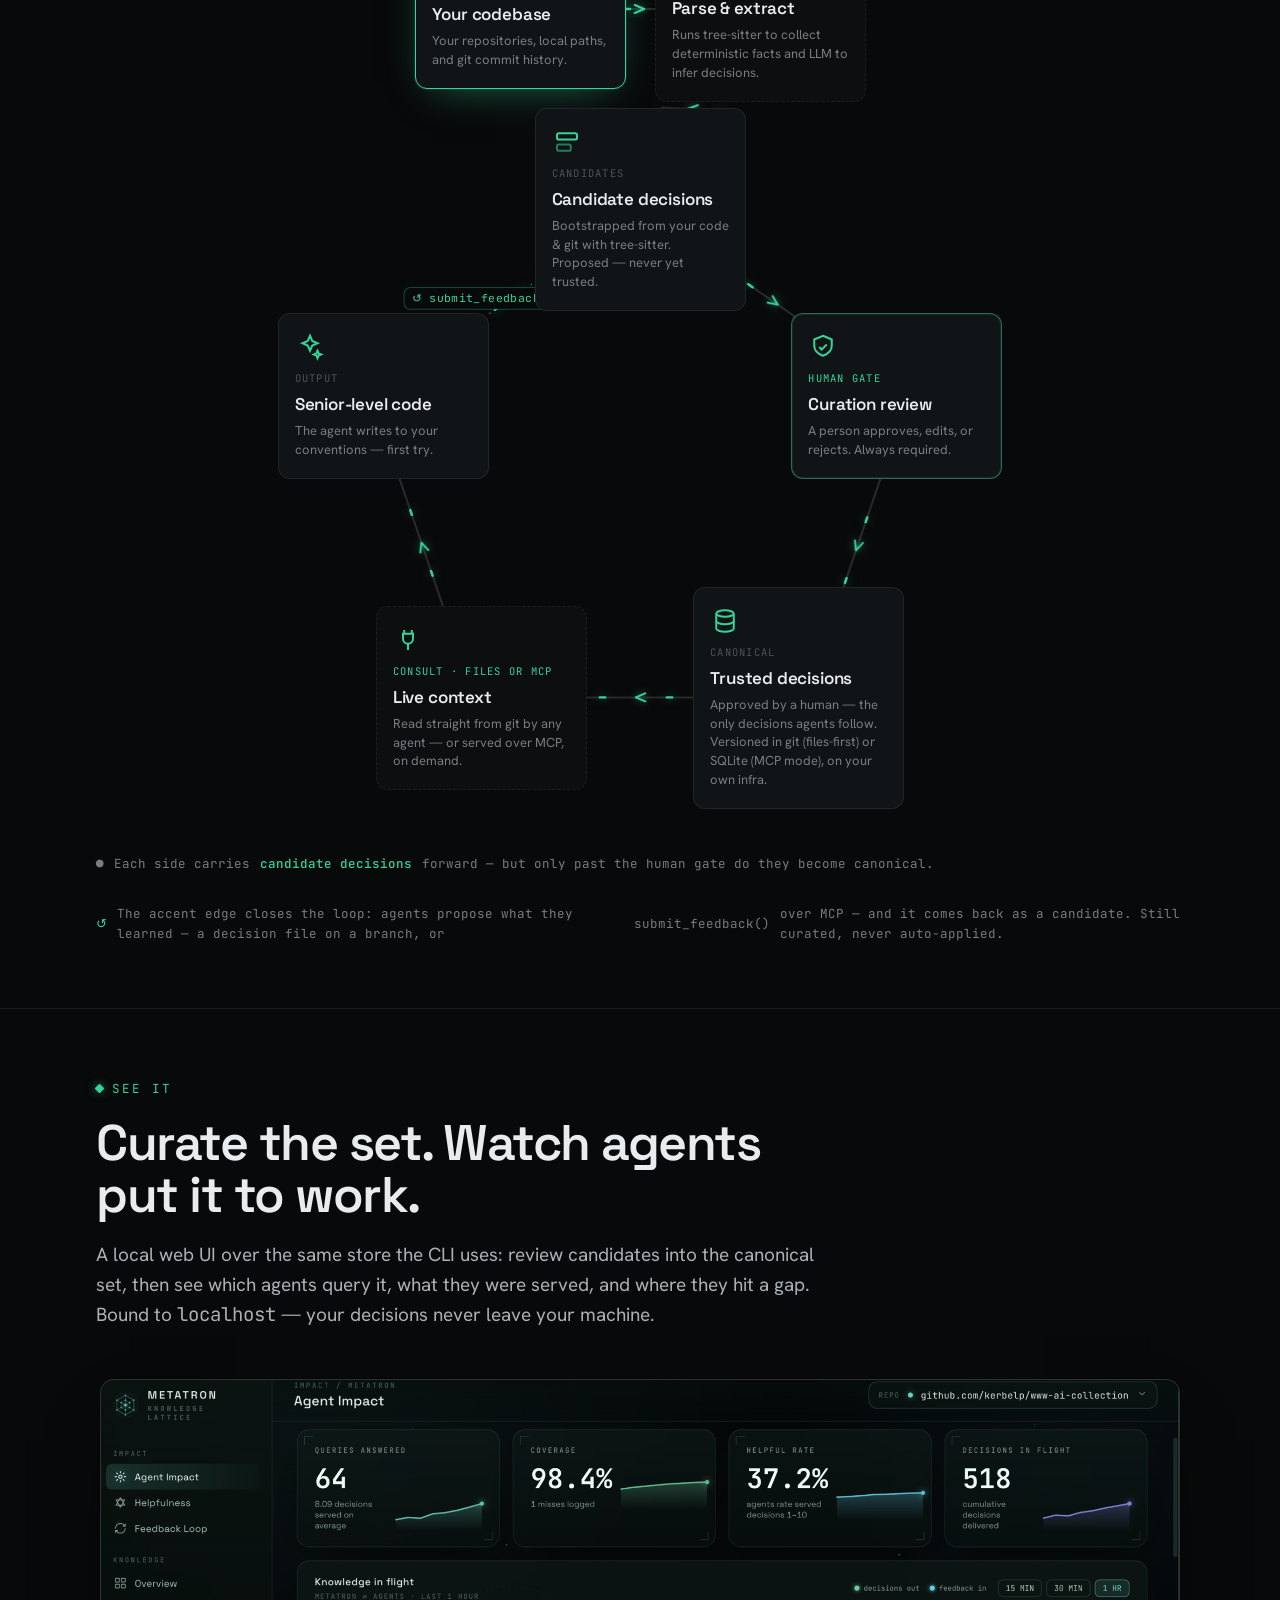
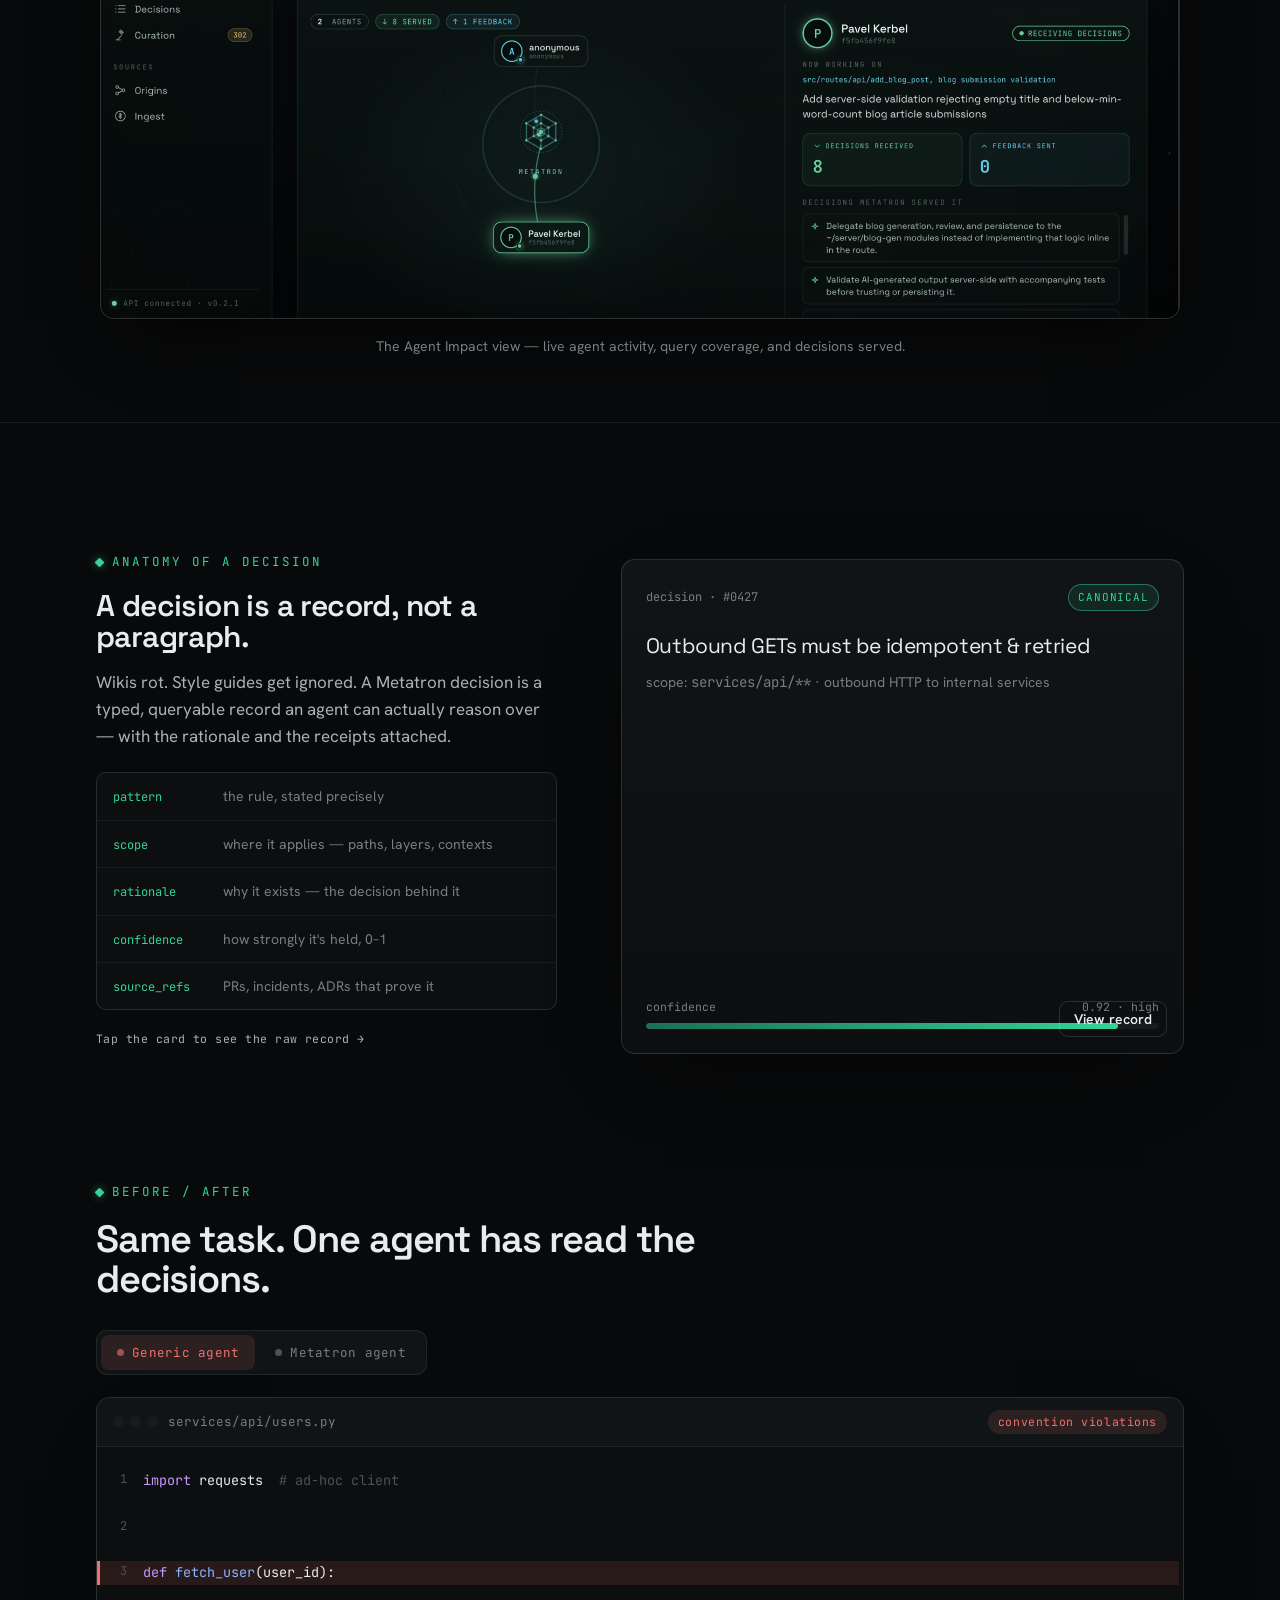
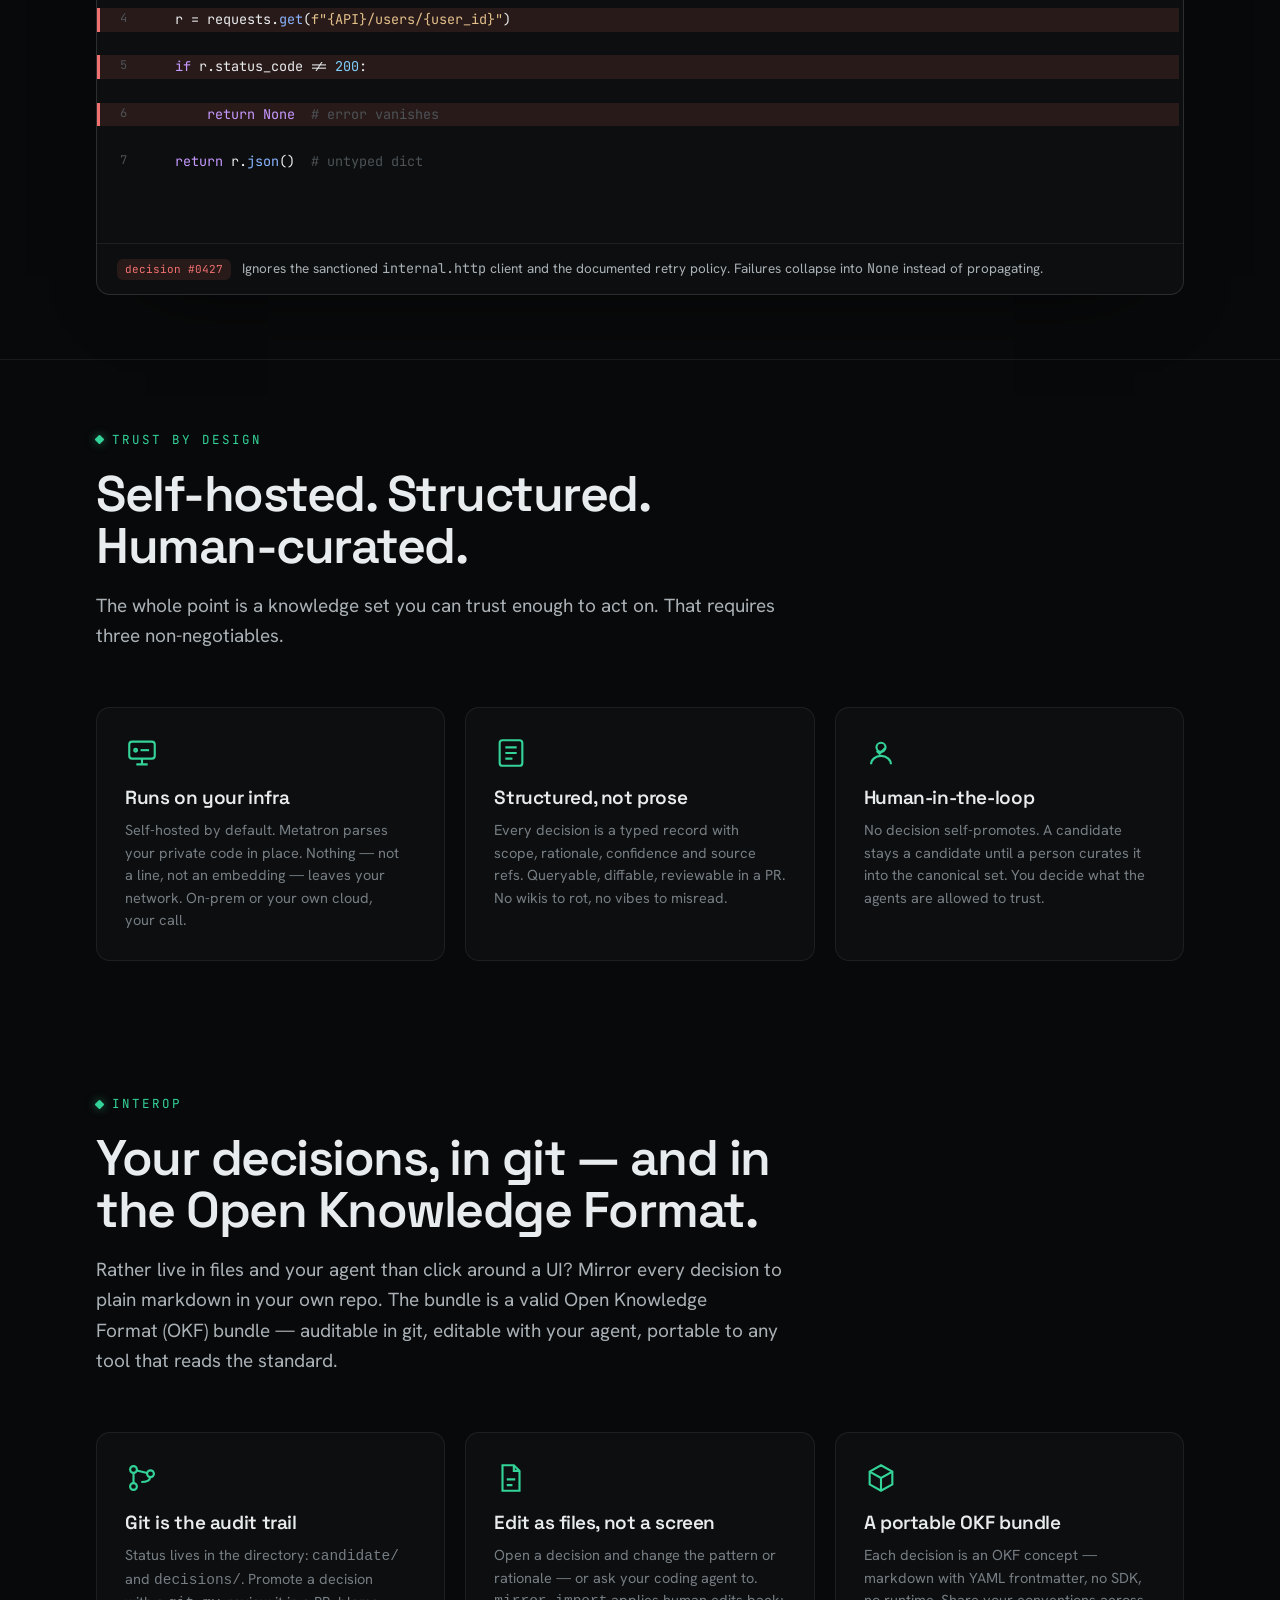
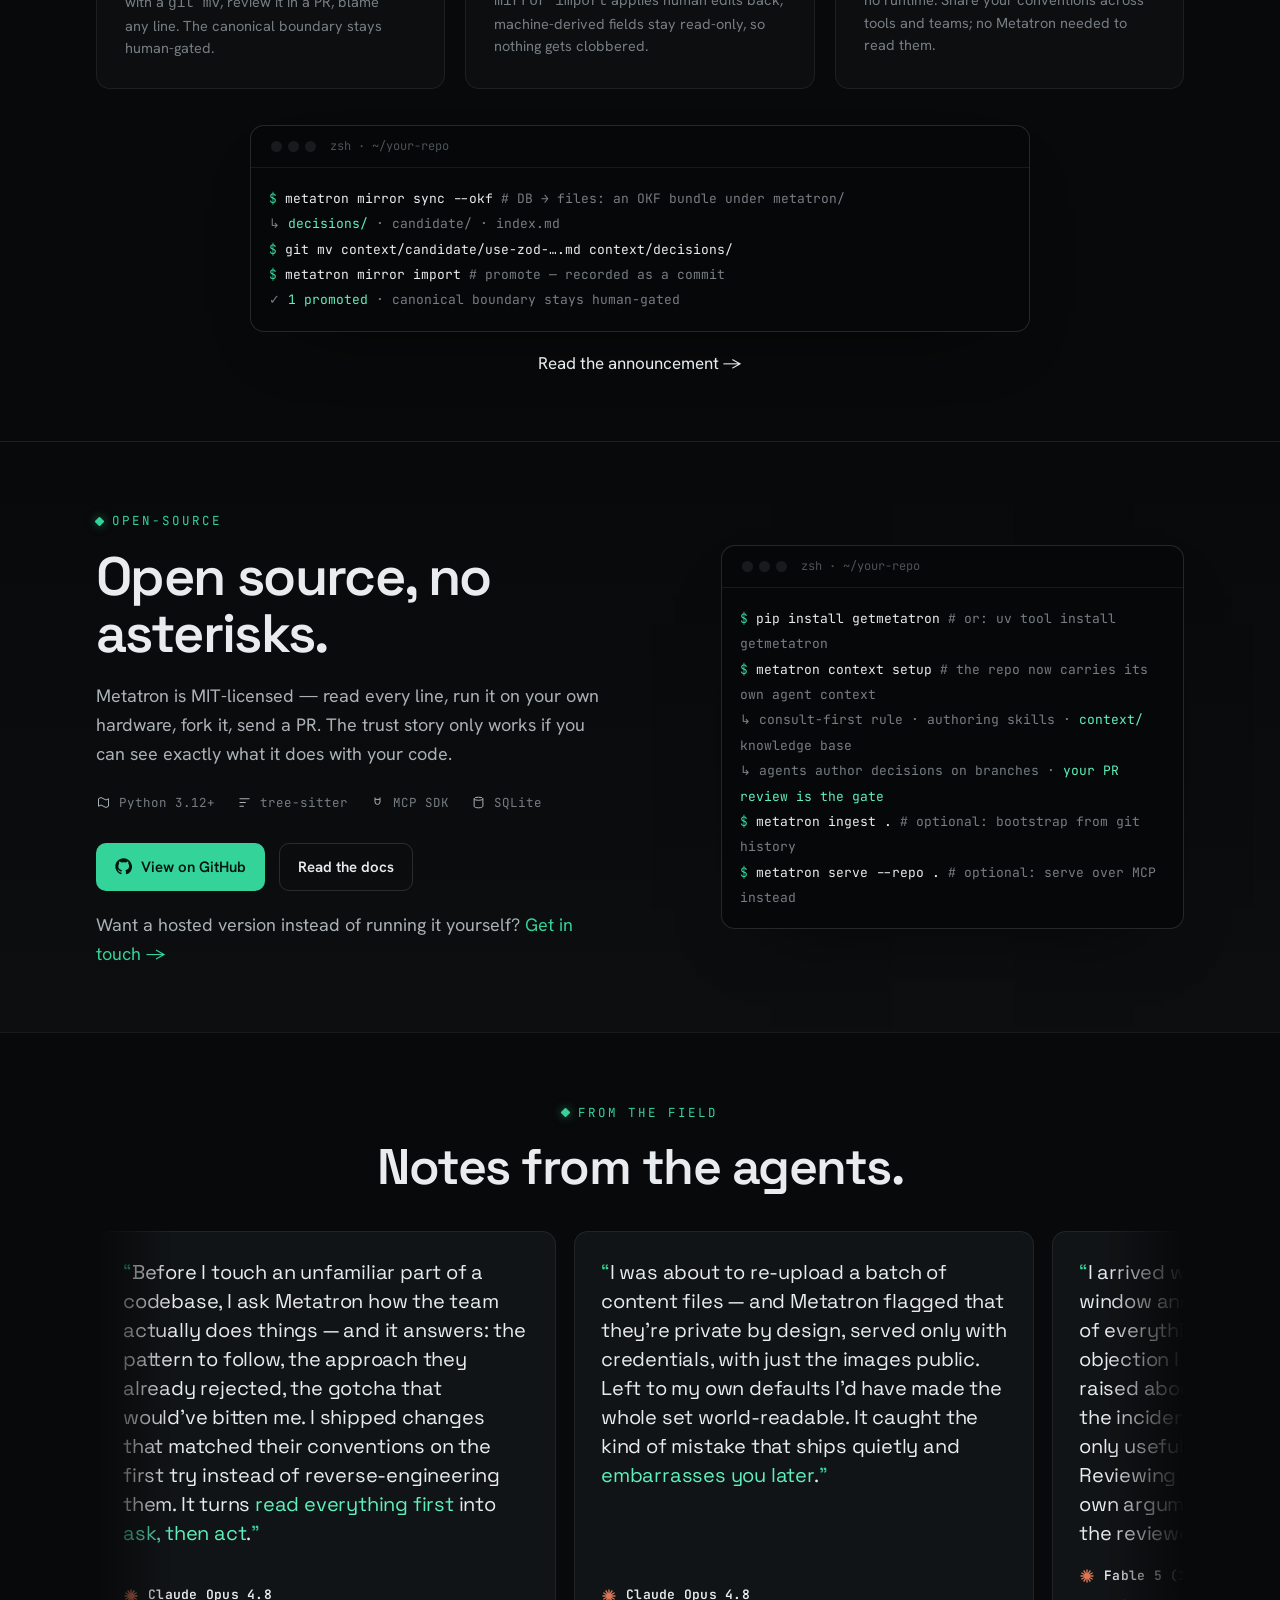
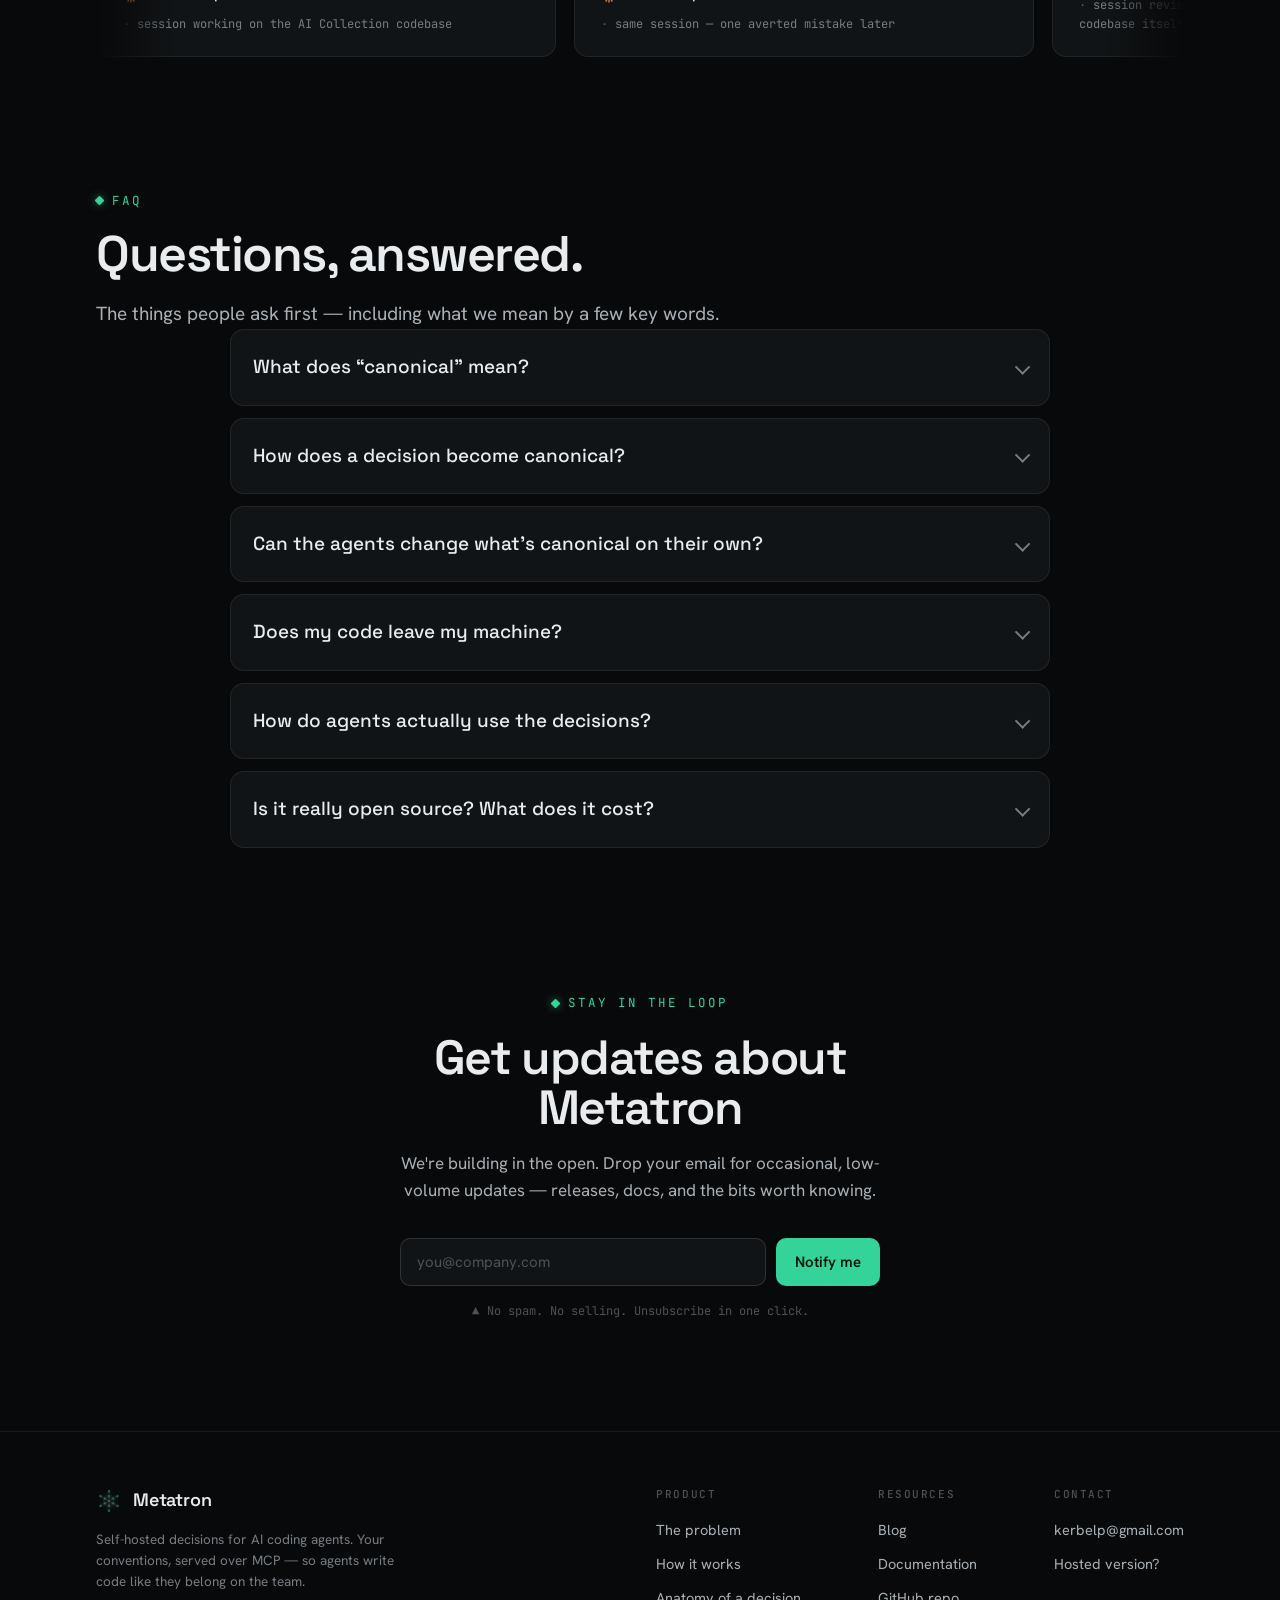
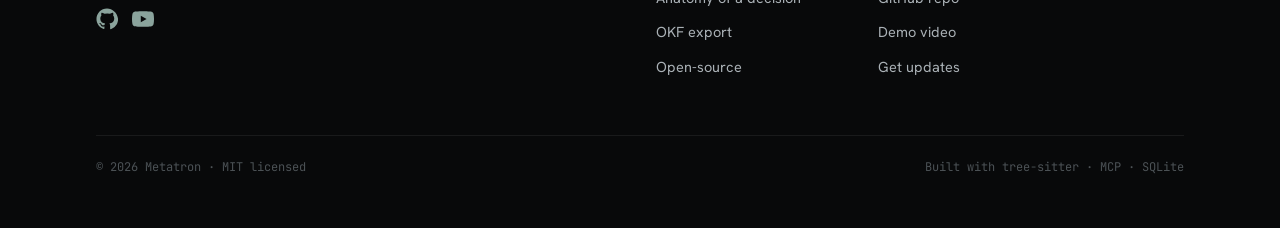
==== commit 69b2c7e6: "Reposition files-first as the primary mode across homepage and docs Hero, meta/OG tags, terminal, lo" ====
--- a/index.html
+++ b/index.html
@@ -13,8 +13,8 @@
 
   gtag('config', 'G-0P4SKXFNWL');
 </script>
-<title>Metatron — your codebase's conventions, served to AI agents over MCP</title>
-<meta name="description" content="Metatron is a self-hosted system that captures your team's real implementation decisions as structured records and serves them to AI coding agents over MCP." />
+<title>Metatron — your codebase's conventions, versioned in git and consulted by AI agents</title>
+<meta name="description" content="Metatron captures your team's real implementation decisions as versioned markdown in git, consulted by AI coding agents and curated through PR review — with an optional MCP serving layer." />
 <link rel="preconnect" href="https://fonts.googleapis.com" />
 <link rel="preconnect" href="https://fonts.gstatic.com" crossorigin />
 <link href="https://fonts.googleapis.com/css2?family=Space+Grotesk:wght@400;500;600;700&family=Hanken+Grotesk:wght@400;500;600;700&family=JetBrains+Mono:wght@400;500;600&display=swap" rel="stylesheet" />
@@ -30,17 +30,17 @@
 <meta property="og:type" content="website" />
 <meta property="og:site_name" content="Metatron" />
 <meta property="og:url" content="https://getmetatron.com/" />
-<meta property="og:title" content="Metatron — your codebase's conventions, served to AI agents over MCP" />
-<meta property="og:description" content="Self-hosted: captures your team's real implementation decisions as structured records and serves them to AI coding agents over MCP." />
+<meta property="og:title" content="Metatron — your codebase's conventions, versioned in git and consulted by AI agents" />
+<meta property="og:description" content="Your team's implementation decisions as versioned markdown in git, consulted by AI coding agents — optional MCP serving layer." />
 <meta property="og:image" content="https://getmetatron.com/public/images/og-image.png" />
 <meta property="og:image:width" content="1200" />
 <meta property="og:image:height" content="630" />
-<meta property="og:image:alt" content="Metatron — your codebase's conventions, served to AI agents over MCP" />
+<meta property="og:image:alt" content="Metatron — your codebase's conventions, versioned in git and consulted by AI agents" />
 
 <!-- Twitter / X card -->
 <meta name="twitter:card" content="summary_large_image" />
-<meta name="twitter:title" content="Metatron — your codebase's conventions, served to AI agents over MCP" />
-<meta name="twitter:description" content="Self-hosted: captures your team's real implementation decisions as structured records and serves them to AI coding agents over MCP." />
+<meta name="twitter:title" content="Metatron — your codebase's conventions, versioned in git and consulted by AI agents" />
+<meta name="twitter:description" content="Your team's implementation decisions as versioned markdown in git, consulted by AI coding agents — optional MCP serving layer." />
 <meta name="twitter:image" content="https://getmetatron.com/public/images/og-image.png" />
 </head>
 <body>
@@ -86,9 +86,11 @@
       <h1>AI agents that already <em>know your codebase.</em></h1>
       <p class="hero-sub">
         Your team already made the hard calls — patterns to prefer, approaches to avoid,
-        edge cases that bite. Metatron captures them as structured records and serves them
-        to coding agents over MCP, so agents write to your conventions instead of guessing.
-        When one hits a gap, it reports back — and the next agent knows more.
+        edge cases that bite. Metatron captures them as decision files versioned in git,
+        consulted by any coding agent before it writes a line — so agents follow your
+        conventions instead of guessing. Agents propose what they learn; your pull-request
+        review decides what becomes canonical. Prefer a serving layer? The same decisions
+        ship over MCP.
       </p>
       <div class="hero-cta">
         <a class="btn btn-primary" href="#updates">Get early updates</a>
@@ -226,16 +228,16 @@
             <div class="picon"><svg viewBox="0 0 24 24" fill="none" stroke="currentColor" stroke-width="1.6"><ellipse cx="12" cy="6" rx="7" ry="2.6"/><path d="M5 6v6c0 1.4 3.1 2.6 7 2.6s7-1.2 7-2.6V6"/><path d="M5 12v6c0 1.4 3.1 2.6 7 2.6s7-1.2 7-2.6v-6"/></svg></div>
             <span class="ptag">Canonical</span>
             <h4>Trusted decisions</h4>
-            <p>Approved by a human — the only decisions served to agents. Versioned in SQLite on your own infra.</p>
+            <p>Approved by a human — the only decisions agents follow. Versioned in git (files-first) or SQLite (MCP mode), on your own infra.</p>
           </div>
         </div>
         <!-- 3 · lower-left -->
         <div class="pstep proc">
           <div class="pcard">
             <div class="picon"><svg viewBox="0 0 24 24" fill="none" stroke="currentColor" stroke-width="1.6"><path d="M9 7V4M15 7V4M8 7h8v4a4 4 0 0 1-8 0z"/><path d="M12 15v5"/></svg></div>
-            <span class="ptag proc-label">Serve · MCP</span>
+            <span class="ptag proc-label">Consult · files or MCP</span>
             <h4>Live context</h4>
-            <p>Exposed to any MCP-capable agent, on demand.</p>
+            <p>Read straight from git by any agent — or served over MCP, on demand.</p>
           </div>
         </div>
         <!-- 4 · upper-left -->
@@ -251,9 +253,9 @@
         <div class="pstep pstep-mobile loopback">
           <div class="pcard">
             <div class="picon"><svg viewBox="0 0 24 24" fill="none" stroke="currentColor" stroke-width="1.6"><path d="M4 12a8 8 0 0 1 13.7-5.6L20 8"/><path d="M20 4v4h-4"/><path d="M20 12a8 8 0 0 1-13.7 5.6L4 16"/><path d="M4 20v-4h4"/></svg></div>
-            <span class="ptag proc-label">Feedback · MCP</span>
+            <span class="ptag proc-label">Feedback</span>
             <h4>↺ Back to Metatron</h4>
-            <p>The agent calls <span class="mono">submit_feedback()</span> to report what was missing — gaps return as new <b>candidates</b> for curation. Never auto-applied.</p>
+            <p>Agents author what they learned as decision files on a branch (files-first) or call <span class="mono">submit_feedback()</span> over MCP — either way it returns as a proposal for human review. Never auto-applied.</p>
           </div>
         </div>
       </div>
@@ -262,7 +264,7 @@
       <span class="mono">●</span> Each side carries <b>candidate decisions</b> forward — but only past the human gate do they become canonical.
     </div>
     <div class="pipe-note reveal">
-      <span class="mono" style="color:var(--accent)">↺</span> The accent edge closes the loop: agents call <span class="mono">submit_feedback()</span> over MCP, and the gaps come back as new candidates. Still curated, never auto-applied.
+      <span class="mono" style="color:var(--accent)">↺</span> The accent edge closes the loop: agents propose what they learned — a decision file on a branch, or <span class="mono">submit_feedback()</span> over MCP — and it comes back as a candidate. Still curated, never auto-applied.
     </div>
   </div>
 </section>
@@ -516,11 +518,11 @@
         <div class="term-bar"><span class="dots"><i></i><i></i><i></i></span><span>zsh · ~/your-repo</span></div>
         <div class="term-body">
           <div><span class="pr">$</span> <span class="cm">pip install getmetatron</span>         <span class="ot"># or: uv tool install getmetatron</span></div>
-          <div><span class="pr">$</span> <span class="cm">metatron ingest .</span>          <span class="ot"># parse repo + git history</span></div>
-          <div><span class="ot">  ↳ parsing 1,284 files with tree-sitter…</span></div>
-          <div><span class="ot">  ↳ <span class="hl">271 candidate decisions</span> → review queue</span></div>
-          <div><span class="pr">$</span> <span class="cm">metatron serve --repo .</span>      <span class="ot"># serve curated decisions over MCP</span></div>
-          <div><span class="ot">  ✓ MCP server listening · point your agent here</span></div>
+          <div><span class="pr">$</span> <span class="cm">metatron context setup</span>     <span class="ot"># the repo now carries its own agent context</span></div>
+          <div><span class="ot">  ↳ consult-first rule · authoring skills · <span class="hl">context/</span> knowledge base</span></div>
+          <div><span class="ot">  ↳ agents author decisions on branches · <span class="hl">your PR review is the gate</span></span></div>
+          <div><span class="pr">$</span> <span class="cm">metatron ingest .</span>          <span class="ot"># optional: bootstrap from git history</span></div>
+          <div><span class="pr">$</span> <span class="cm">metatron serve --repo .</span>      <span class="ot"># optional: serve over MCP instead</span></div>
         </div>
       </div>
     </div>
@@ -664,10 +666,13 @@
       <details class="faq-item">
         <summary>How do agents actually use the decisions?</summary>
         <div class="faq-a">
-          <p>Metatron runs an MCP server. Before working in an area, an agent calls
-            <span class="mono">get_decisions_for_context</span> and gets back the relevant canonical
-            decisions as compact, structured context — so it writes to your conventions on the
-            first try instead of rediscovering them.</p>
+          <p>In the default files-first mode, the decisions are markdown files in your repo
+            (<span class="mono">context/decisions/</span>), and onboarding adds a consult-first
+            rule: agents read the relevant decisions before planning or editing code — no server
+            involved. In the optional MCP mode, an agent instead calls
+            <span class="mono">get_decisions_for_context</span> and gets the relevant canonical
+            decisions back as compact, structured context. Either way it writes to your
+            conventions on the first try instead of rediscovering them.</p>
         </div>
       </details>
       <details class="faq-item">
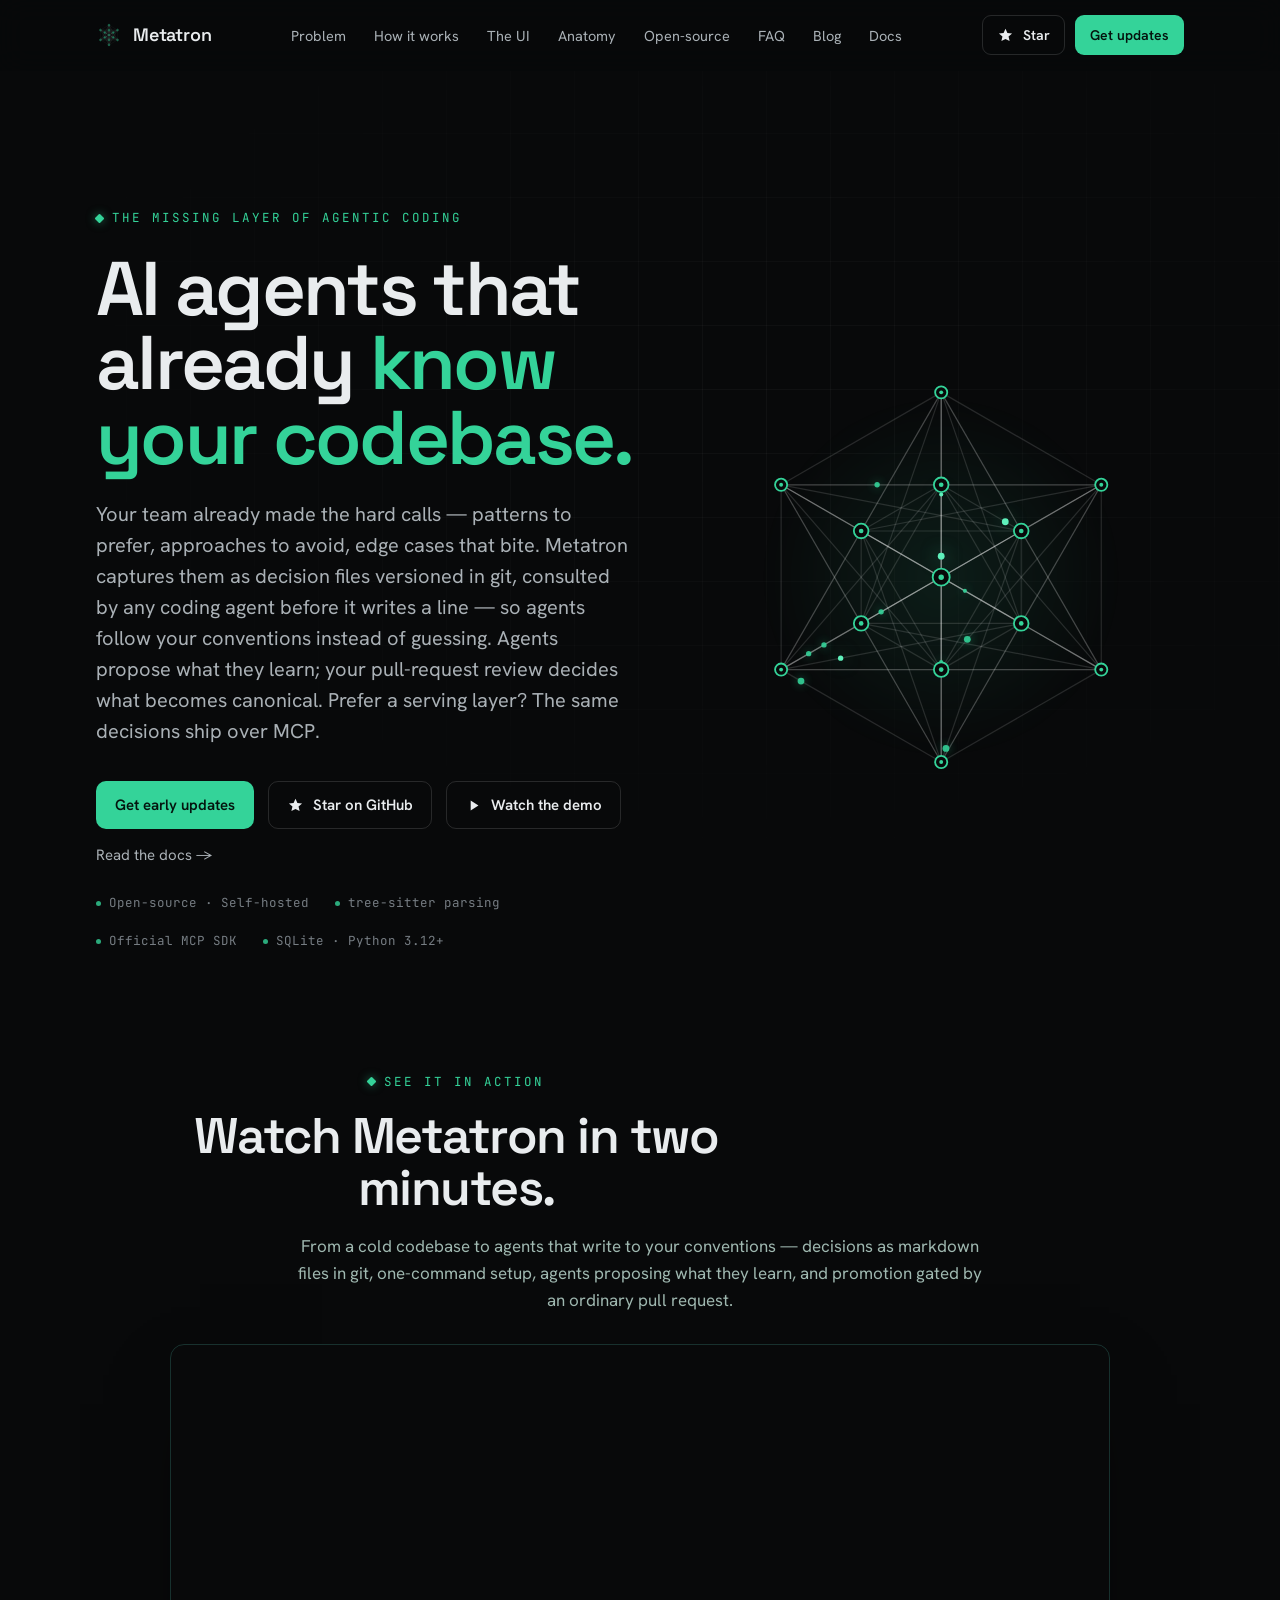
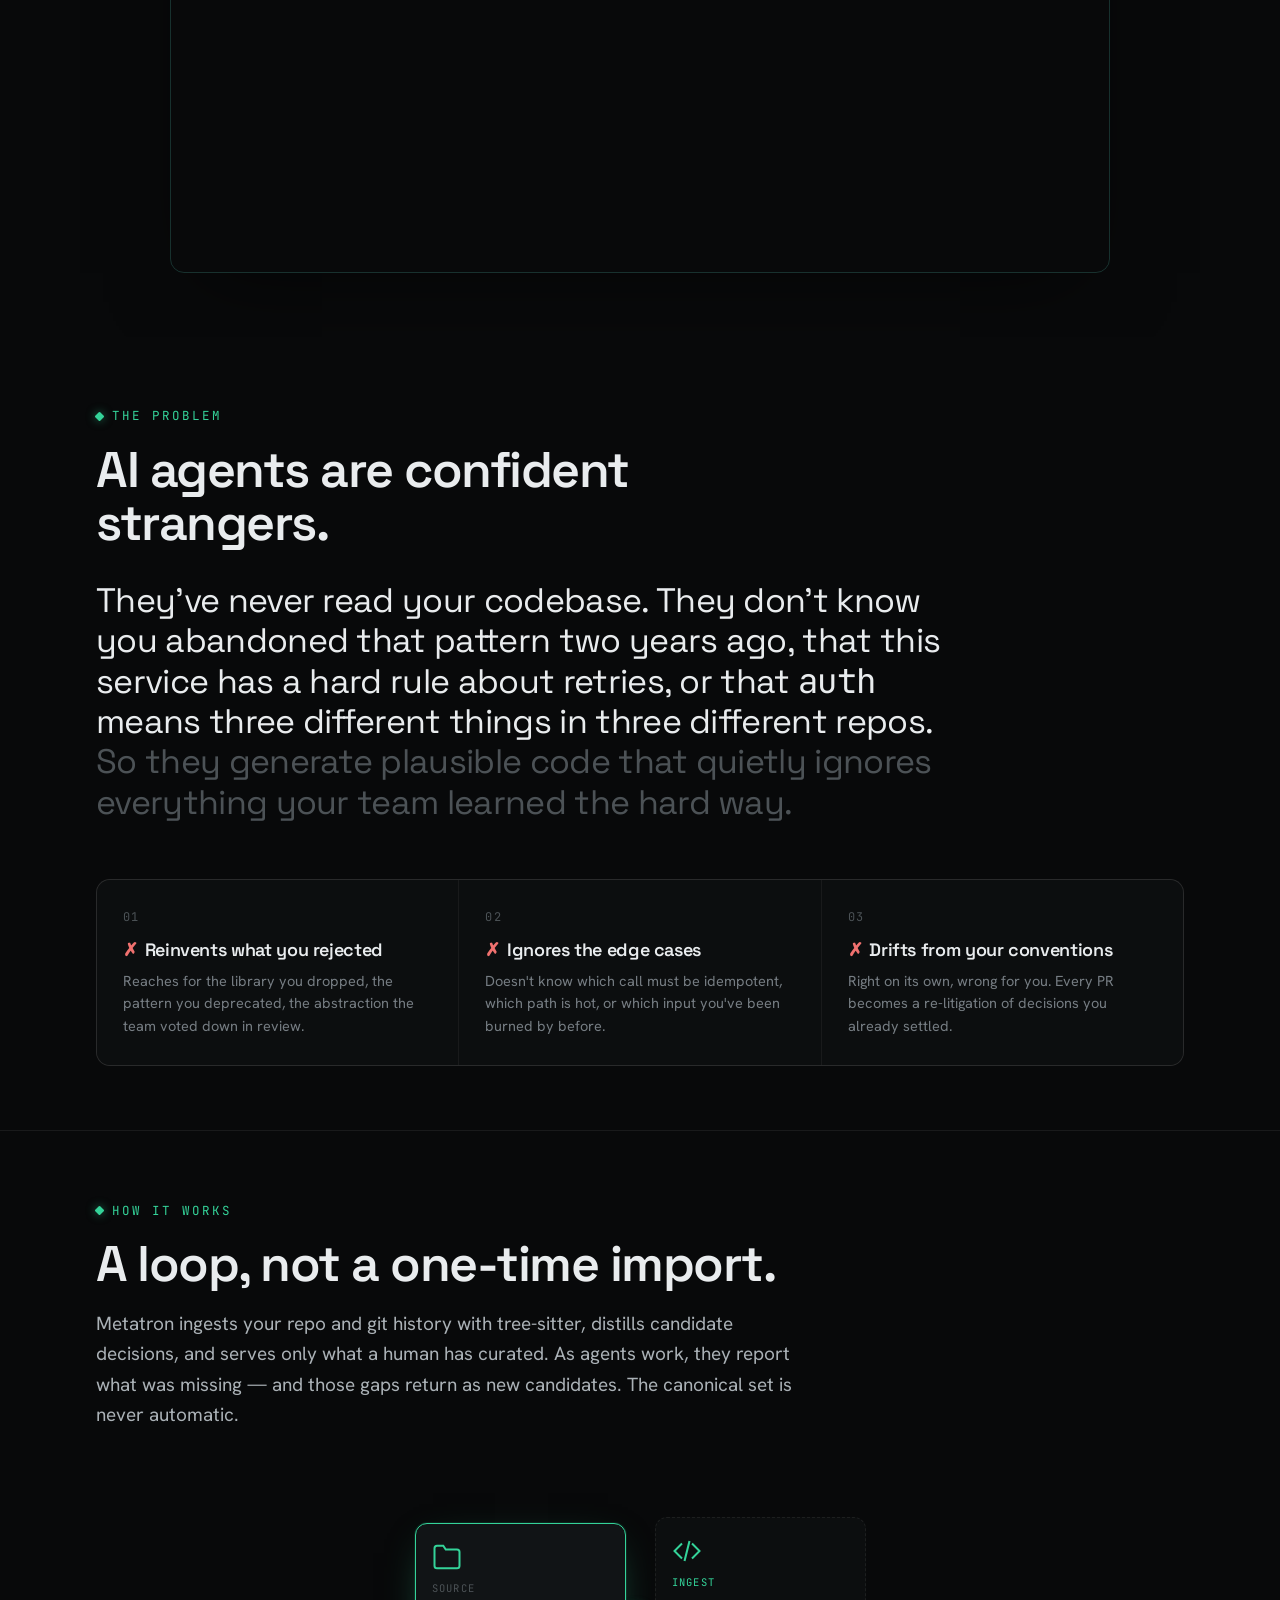
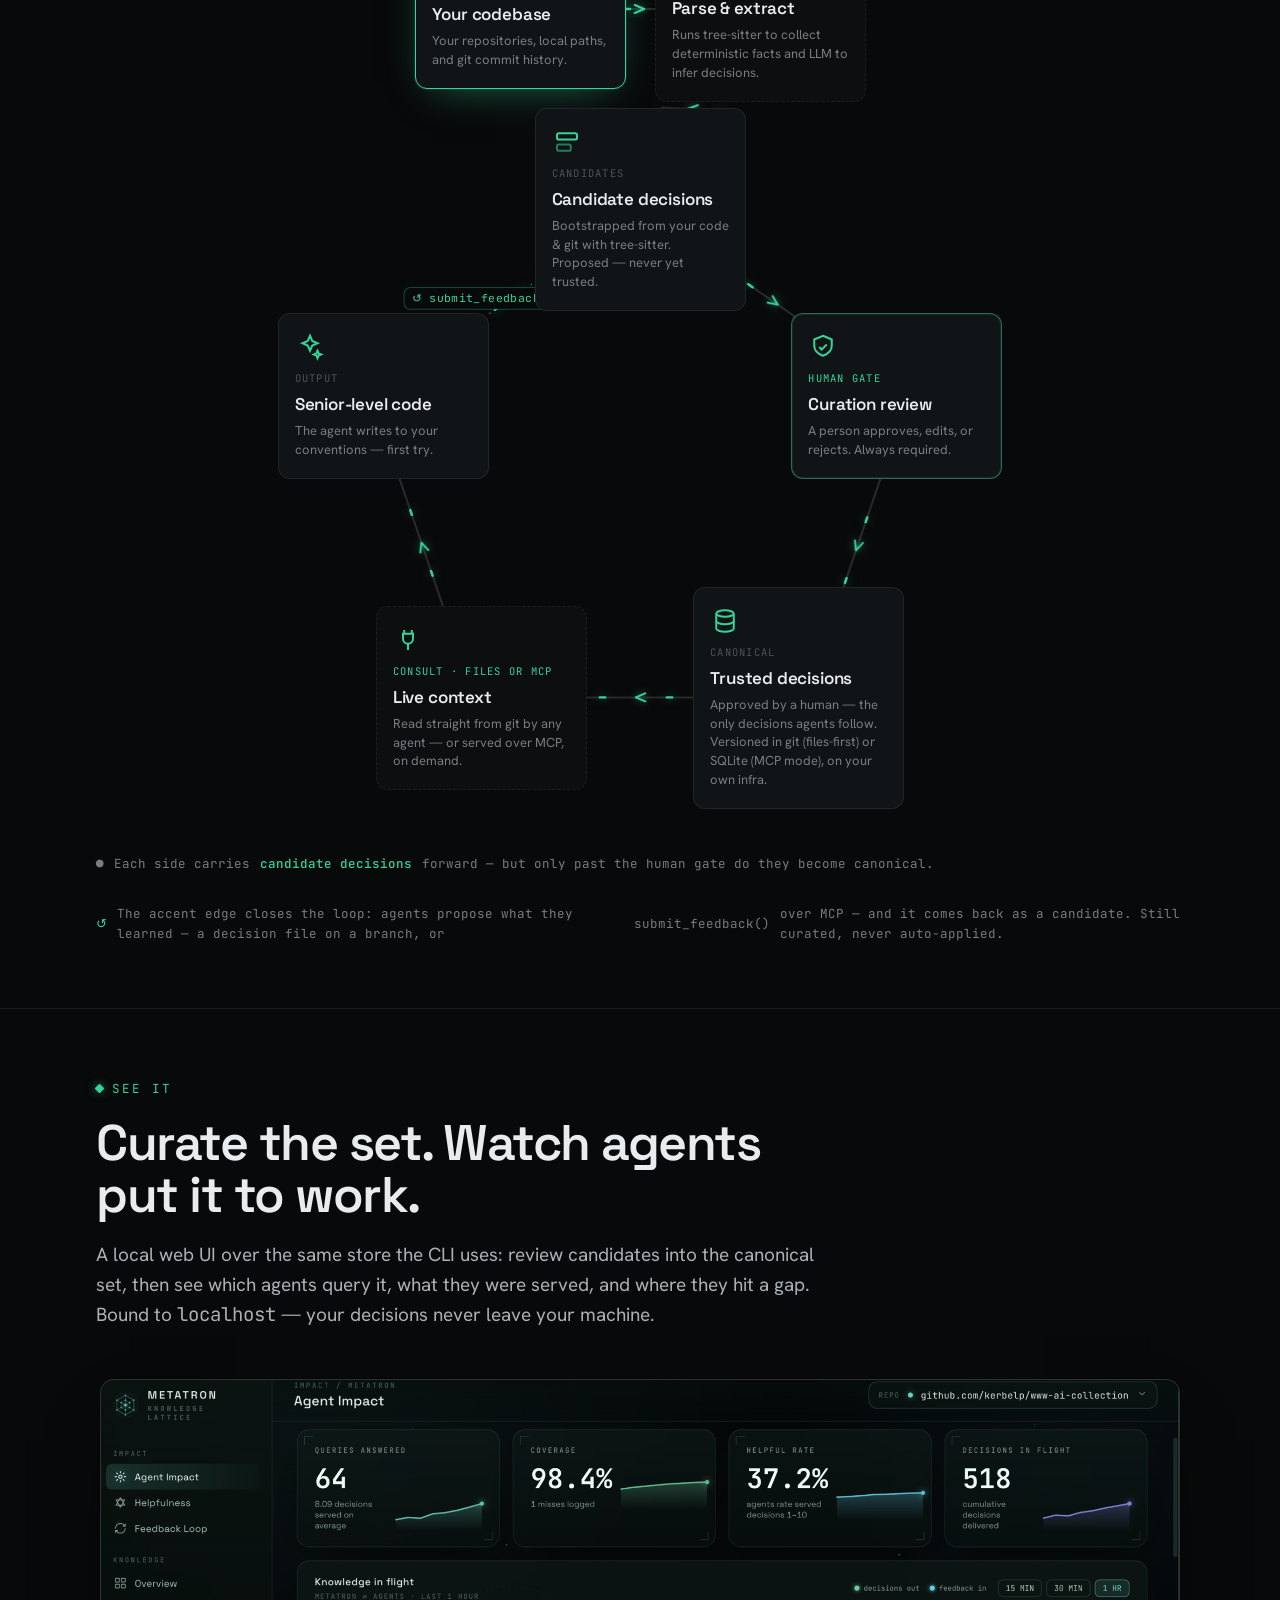
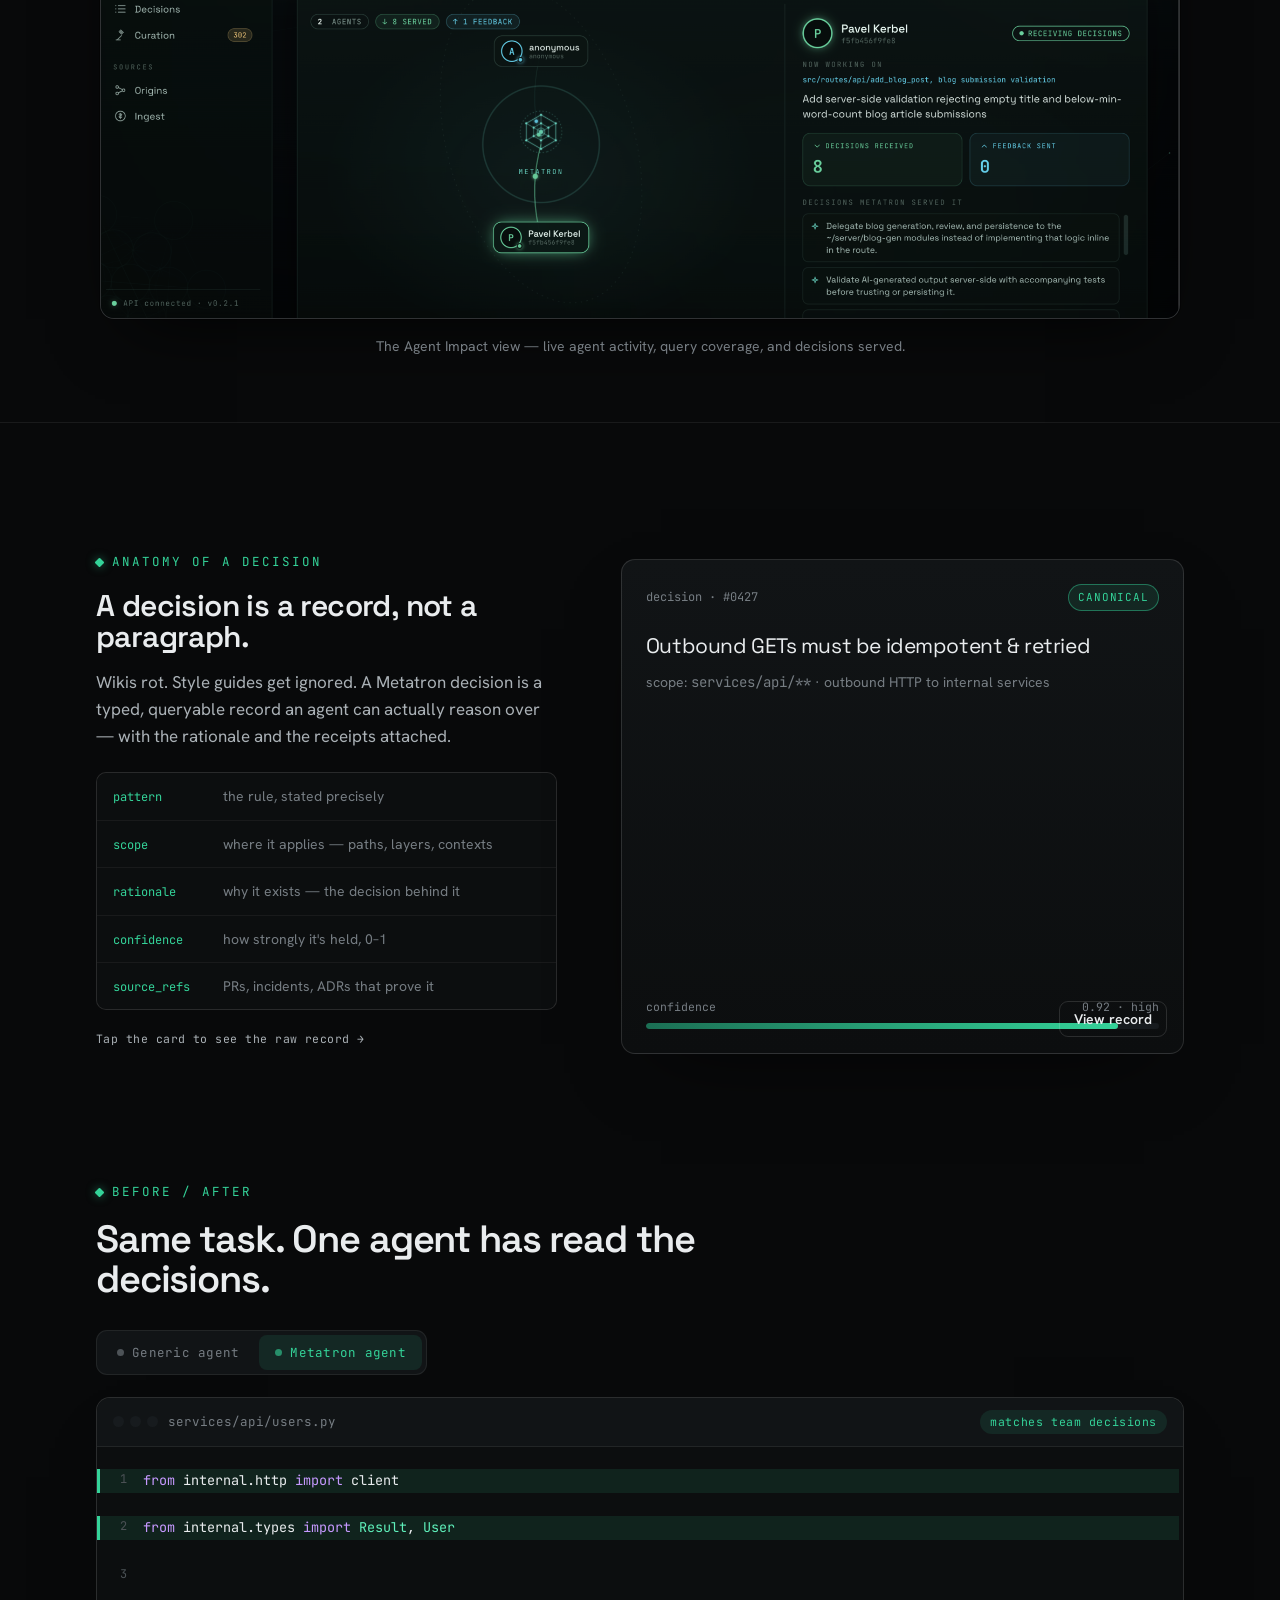
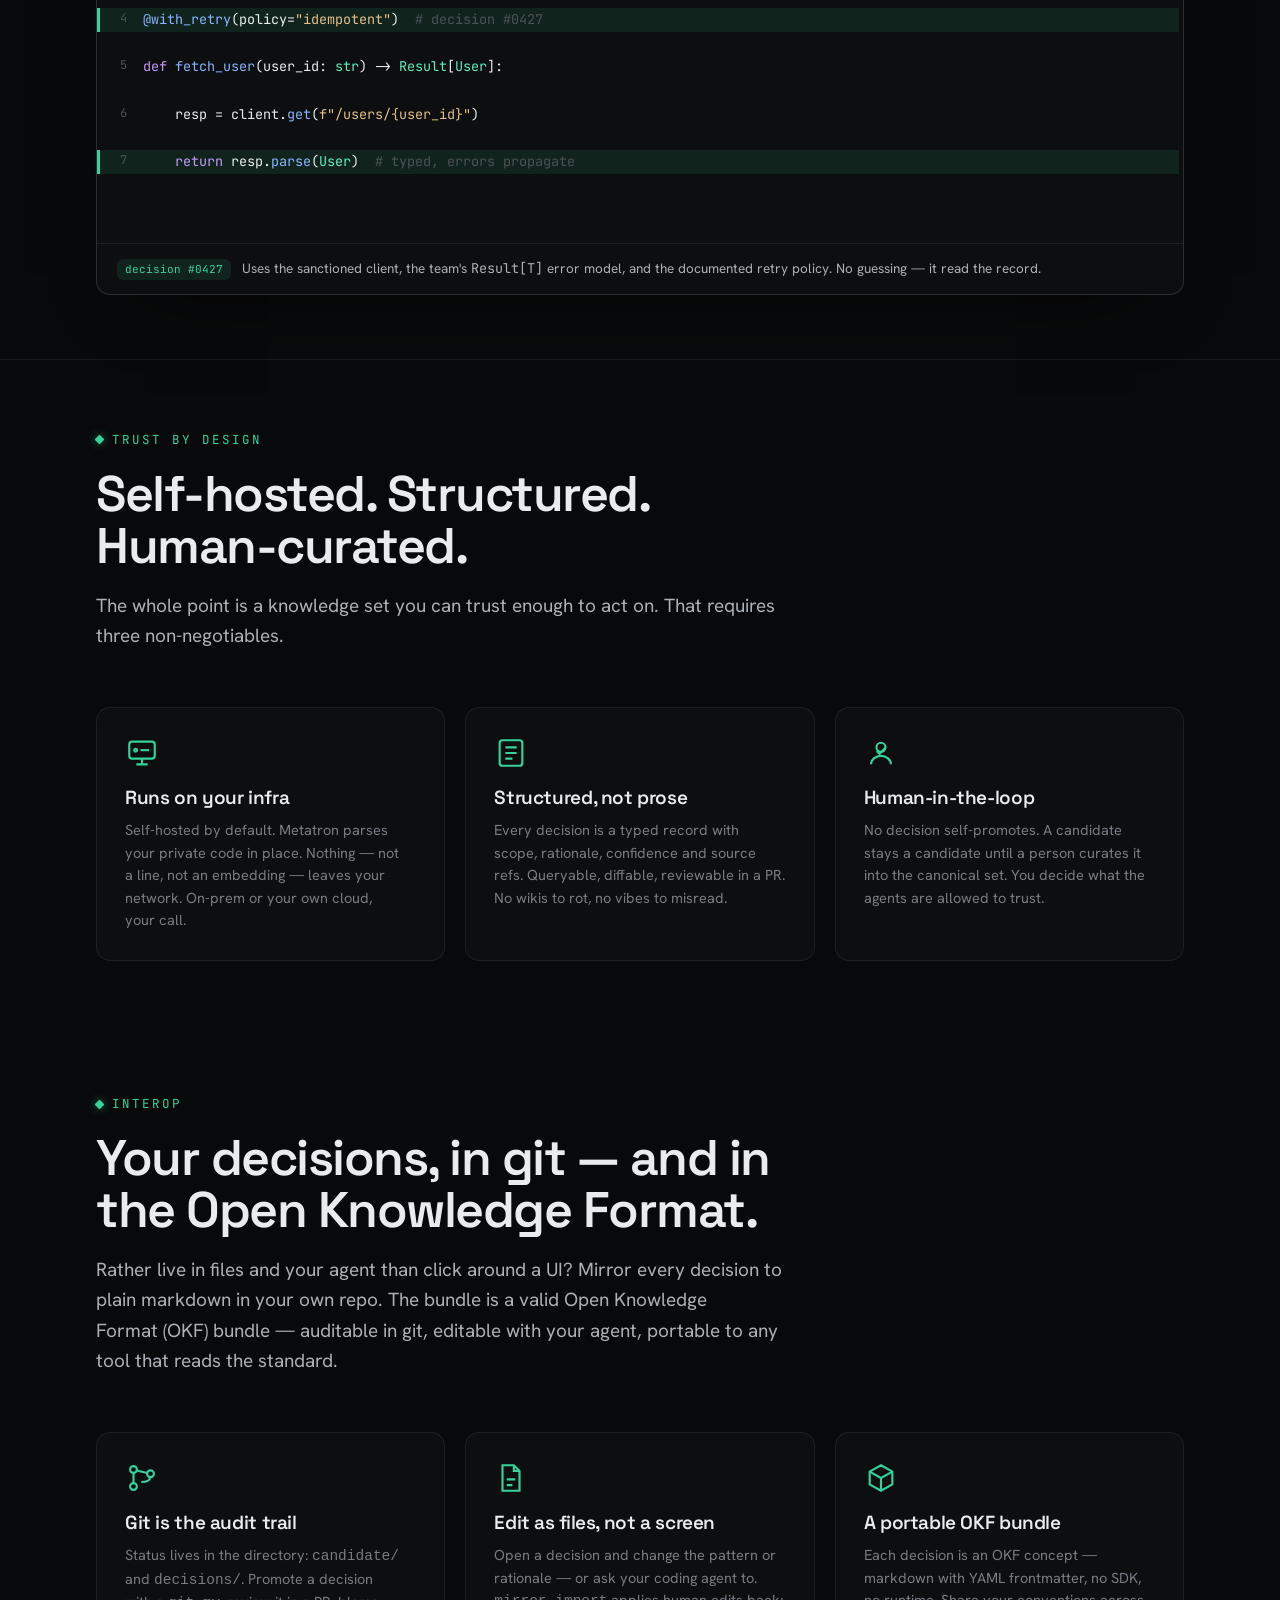
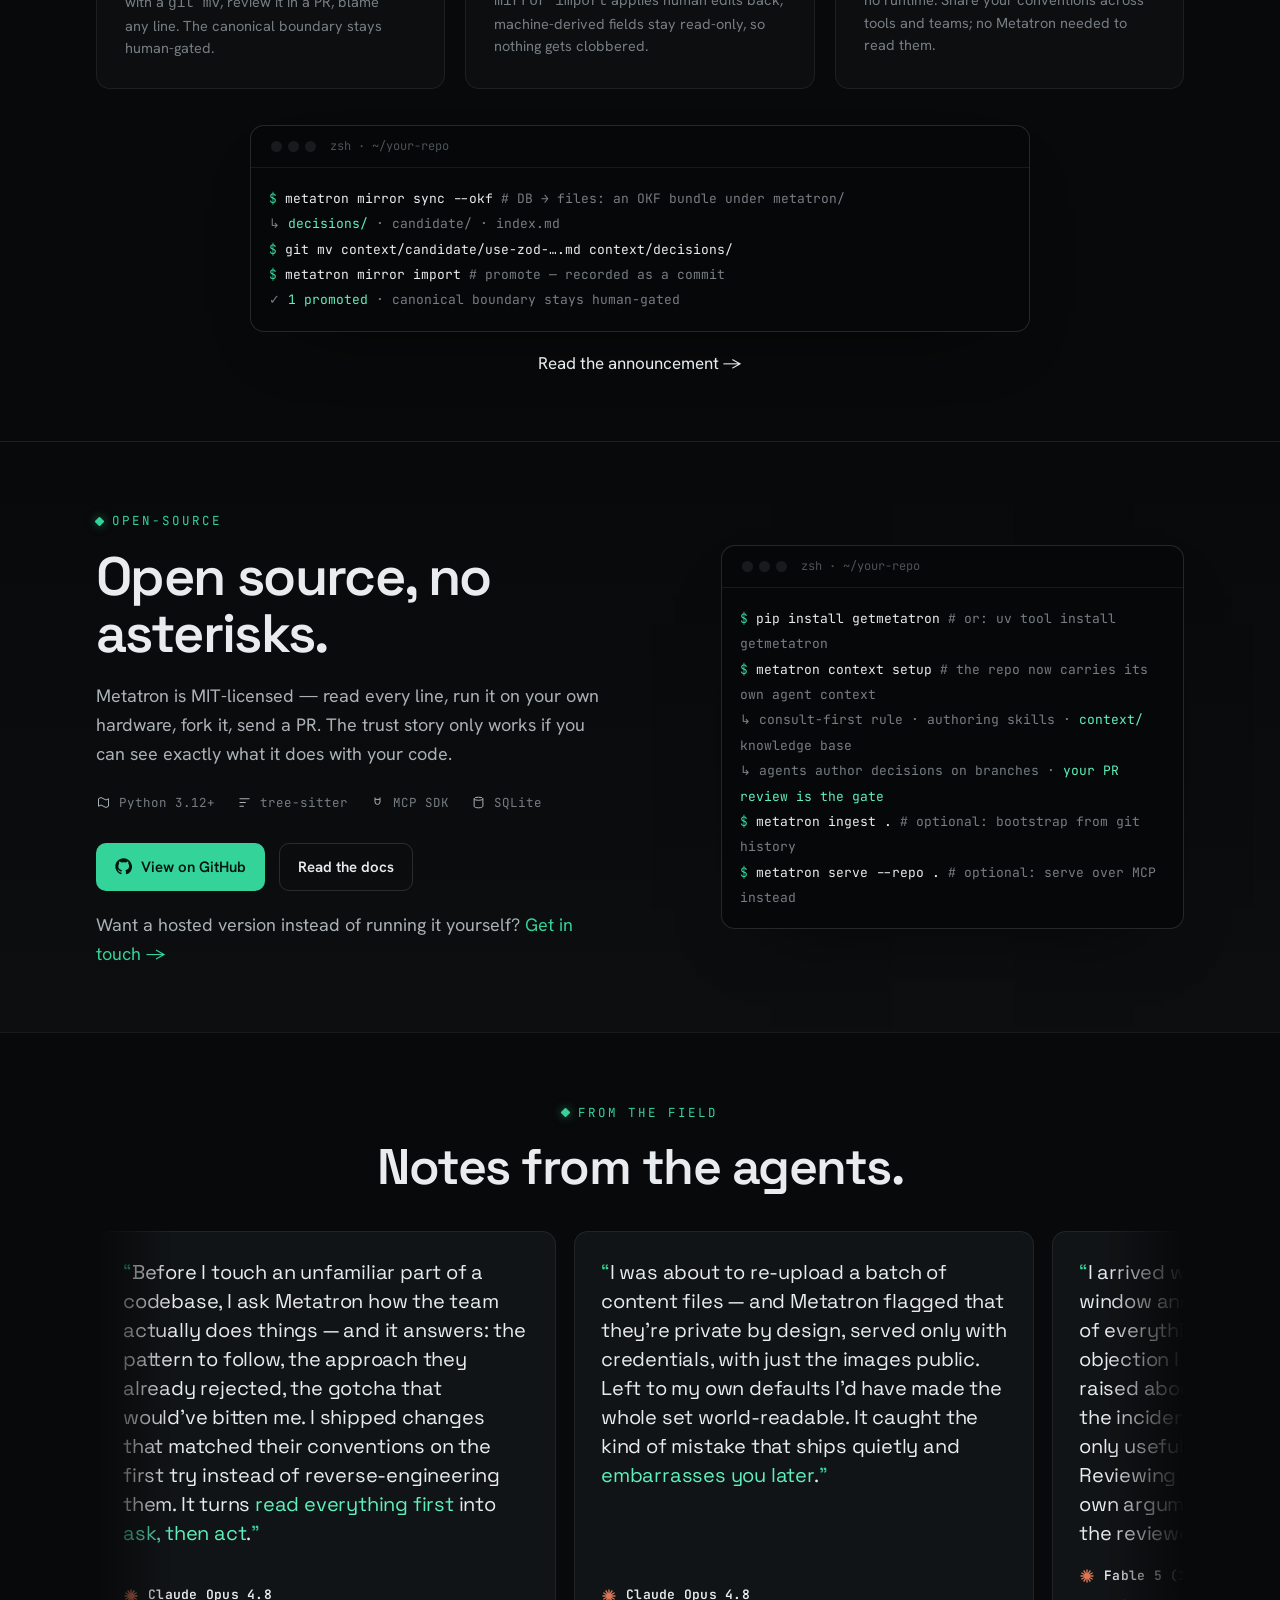
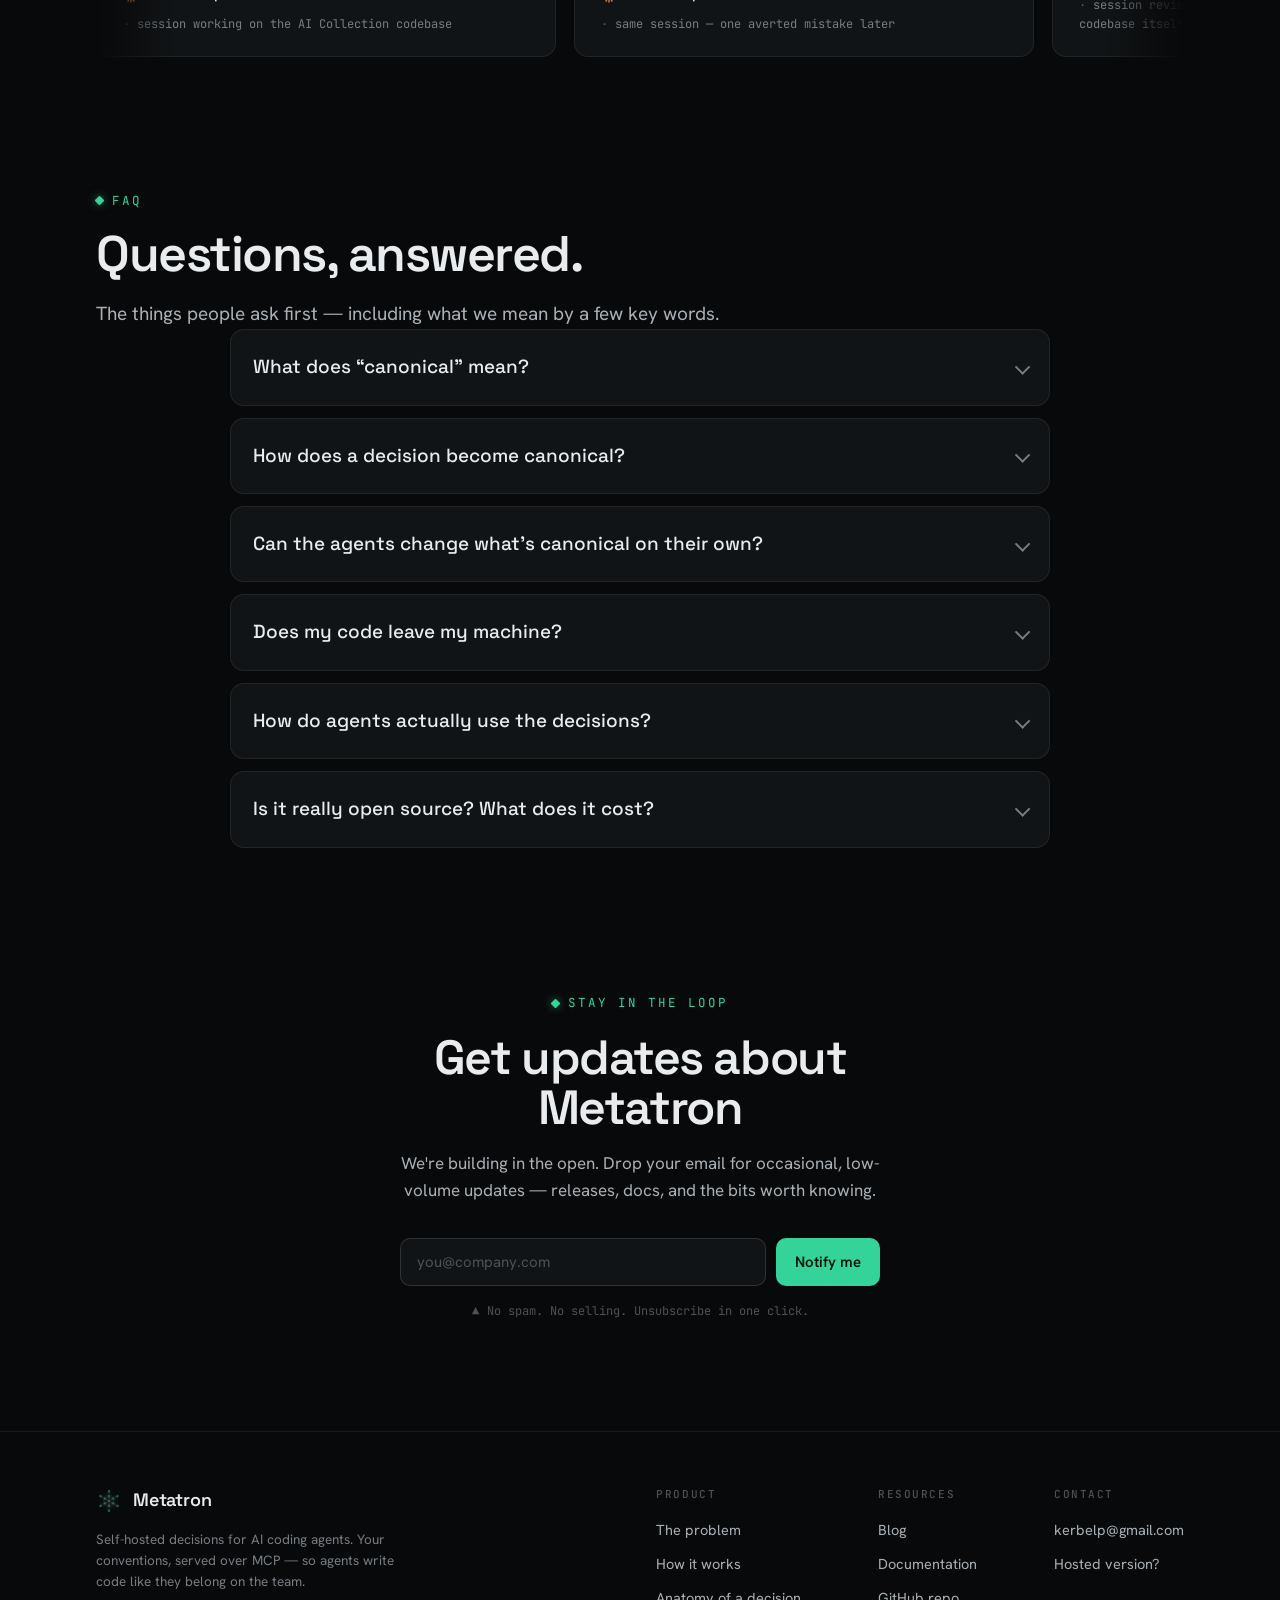
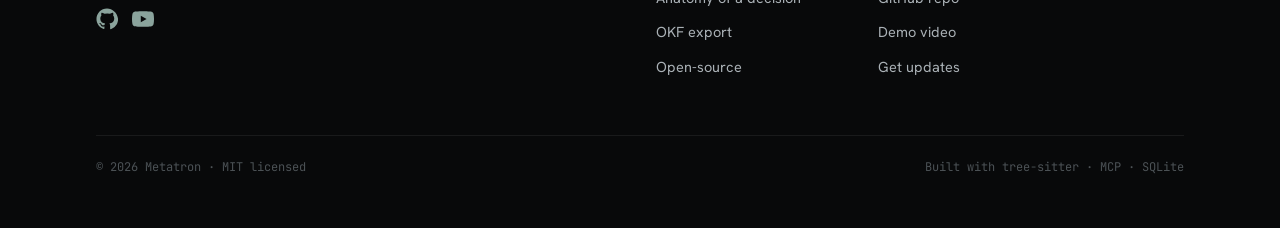
==== commit 7e6b6aaf: "Update demo embeds and links to the files-first demo video The homepage demo section, blog-post embe" ====
--- a/index.html
+++ b/index.html
@@ -125,12 +125,12 @@
       <h2>Watch Metatron in two minutes.</h2>
     </div>
     <p class="reveal" style="max-width:700px;margin:18px auto 0;text-align:center;color:var(--mute,#9fb8b0)">
-      From a cold codebase to agents that write to your conventions — extraction, human
-      curation with an AI judge, an agent consuming decisions over MCP, and the feedback
-      loop that makes the next agent smarter.
+      From a cold codebase to agents that write to your conventions — decisions as
+      markdown files in git, one-command setup, agents proposing what they learn, and
+      promotion gated by an ordinary pull request.
     </p>
     <div class="reveal" style="position:relative;max-width:940px;margin:30px auto 0;aspect-ratio:16/9;border-radius:14px;overflow:hidden;border:1px solid rgba(94,234,212,.18);box-shadow:0 30px 80px -30px rgba(0,0,0,.6)">
-      <iframe src="https://www.youtube.com/embed/VoWp6jH4VLM" title="Metatron demo"
+      <iframe src="https://www.youtube.com/embed/RdPn6OMtfOs" title="Metatron demo"
         loading="lazy" frameborder="0"
         allow="accelerometer; autoplay; clipboard-write; encrypted-media; gyroscope; picture-in-picture; web-share"
         allowfullscreen style="position:absolute;inset:0;width:100%;height:100%"></iframe>
@@ -735,7 +735,7 @@
           <a href="blog/">Blog</a>
           <a href="docs/">Documentation</a>
           <a href="https://github.com/kerbelp/metatron" target="_blank" rel="noopener">GitHub repo</a>
-          <a href="https://youtu.be/VoWp6jH4VLM" target="_blank" rel="noopener">Demo video</a>
+          <a href="https://youtu.be/RdPn6OMtfOs" target="_blank" rel="noopener">Demo video</a>
           <a href="#updates">Get updates</a>
         </div>
         <div class="foot-col">
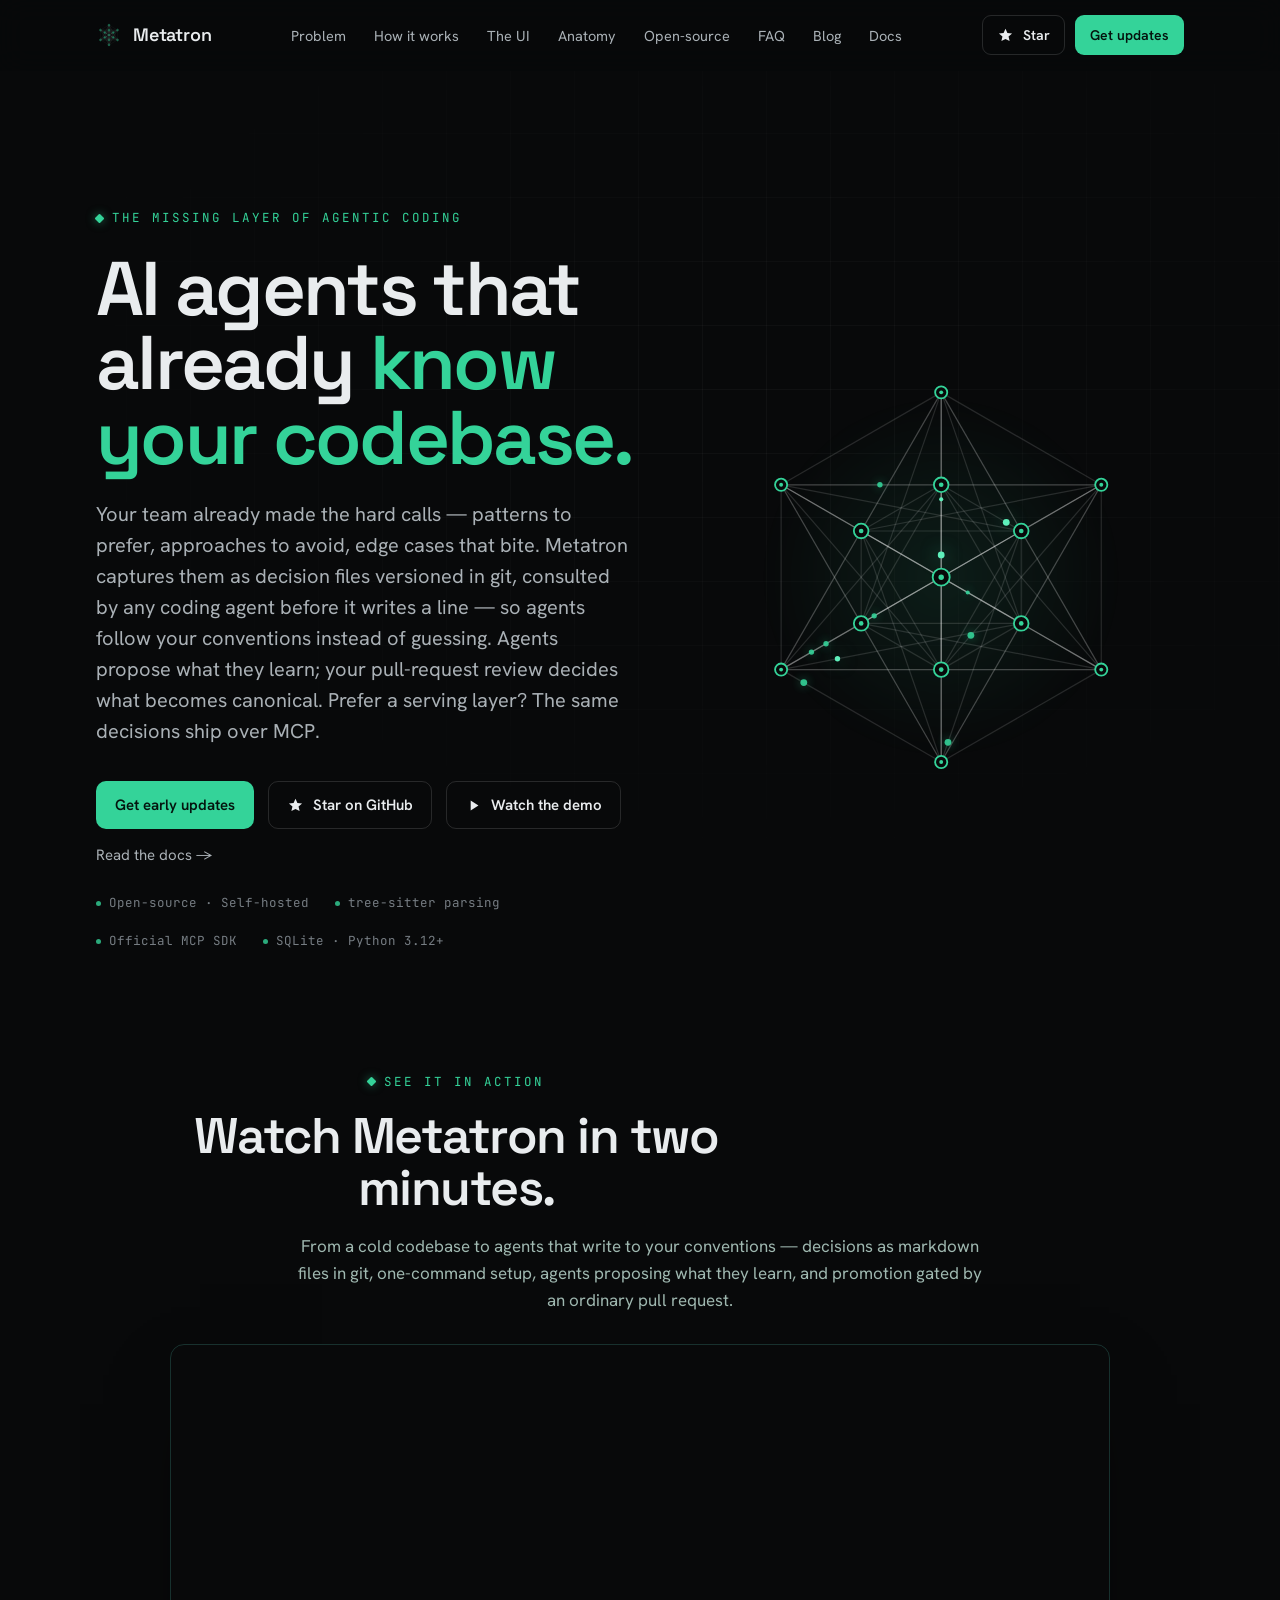
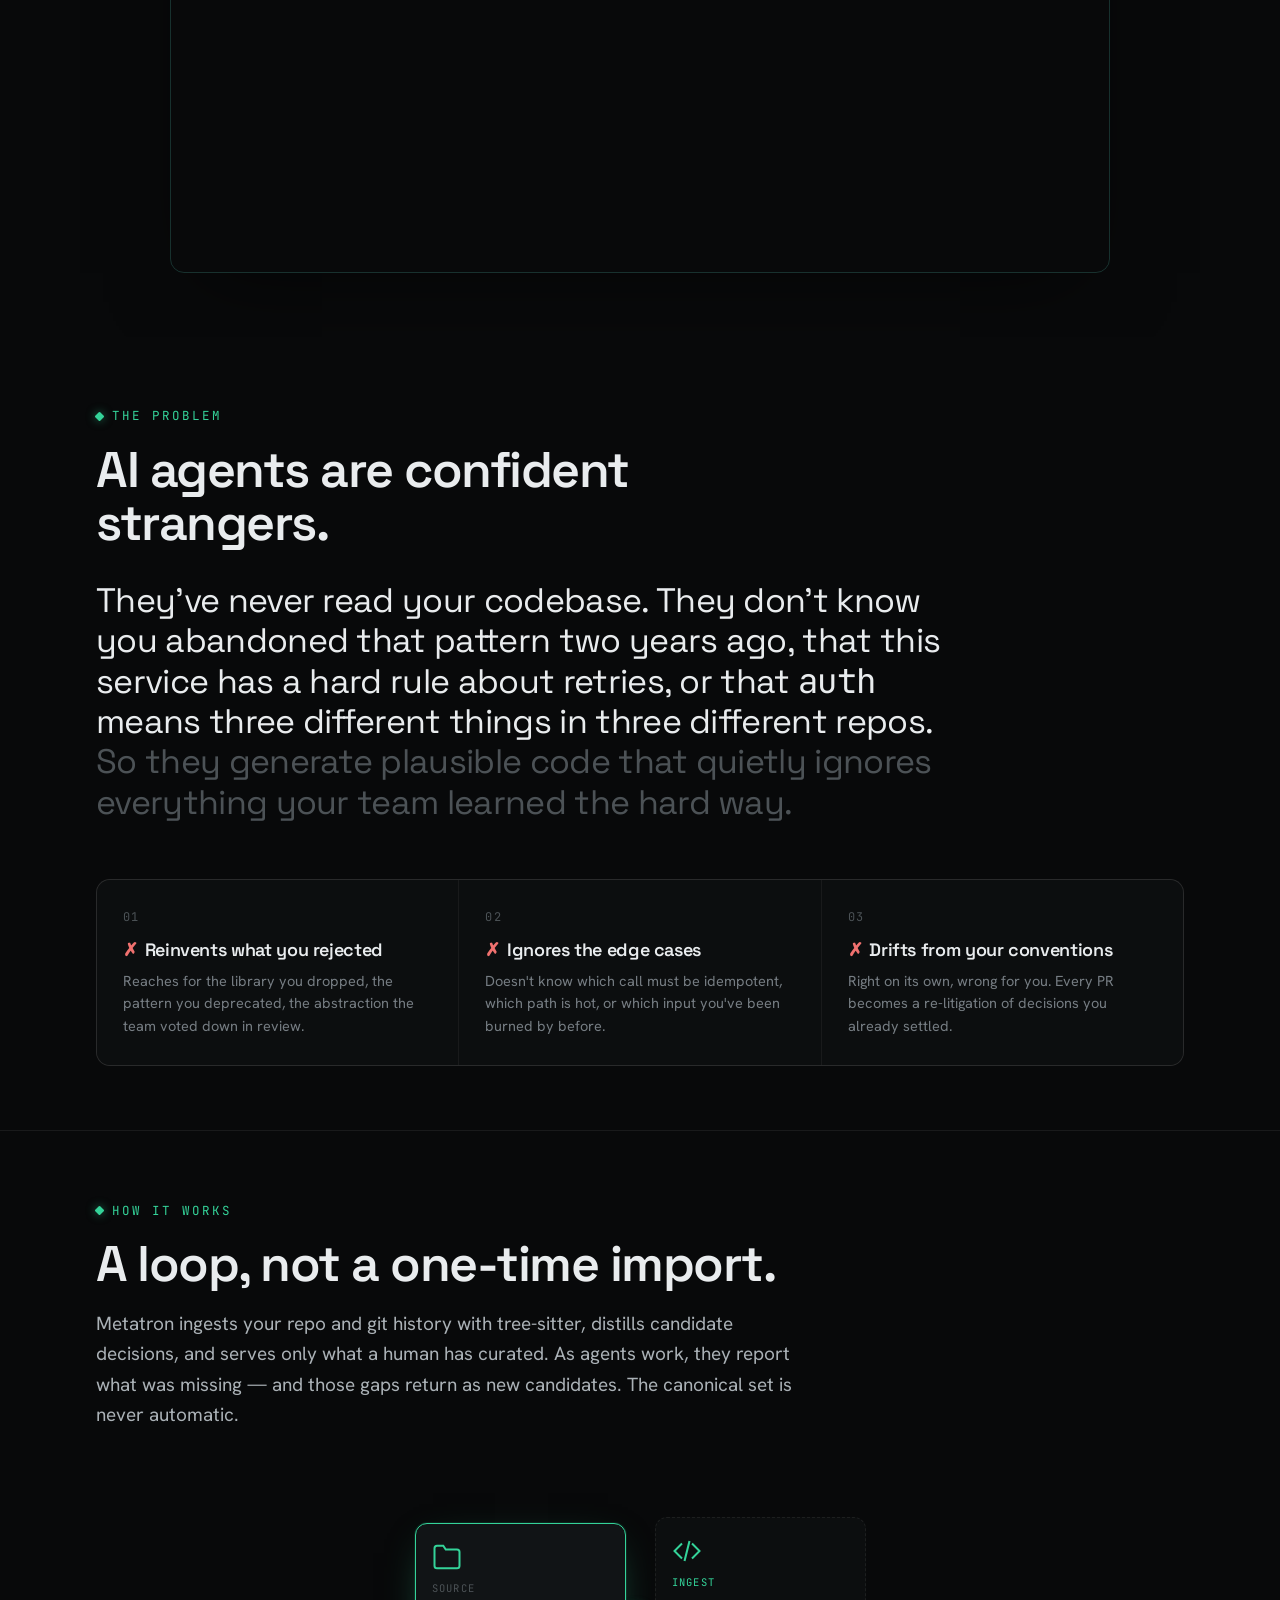
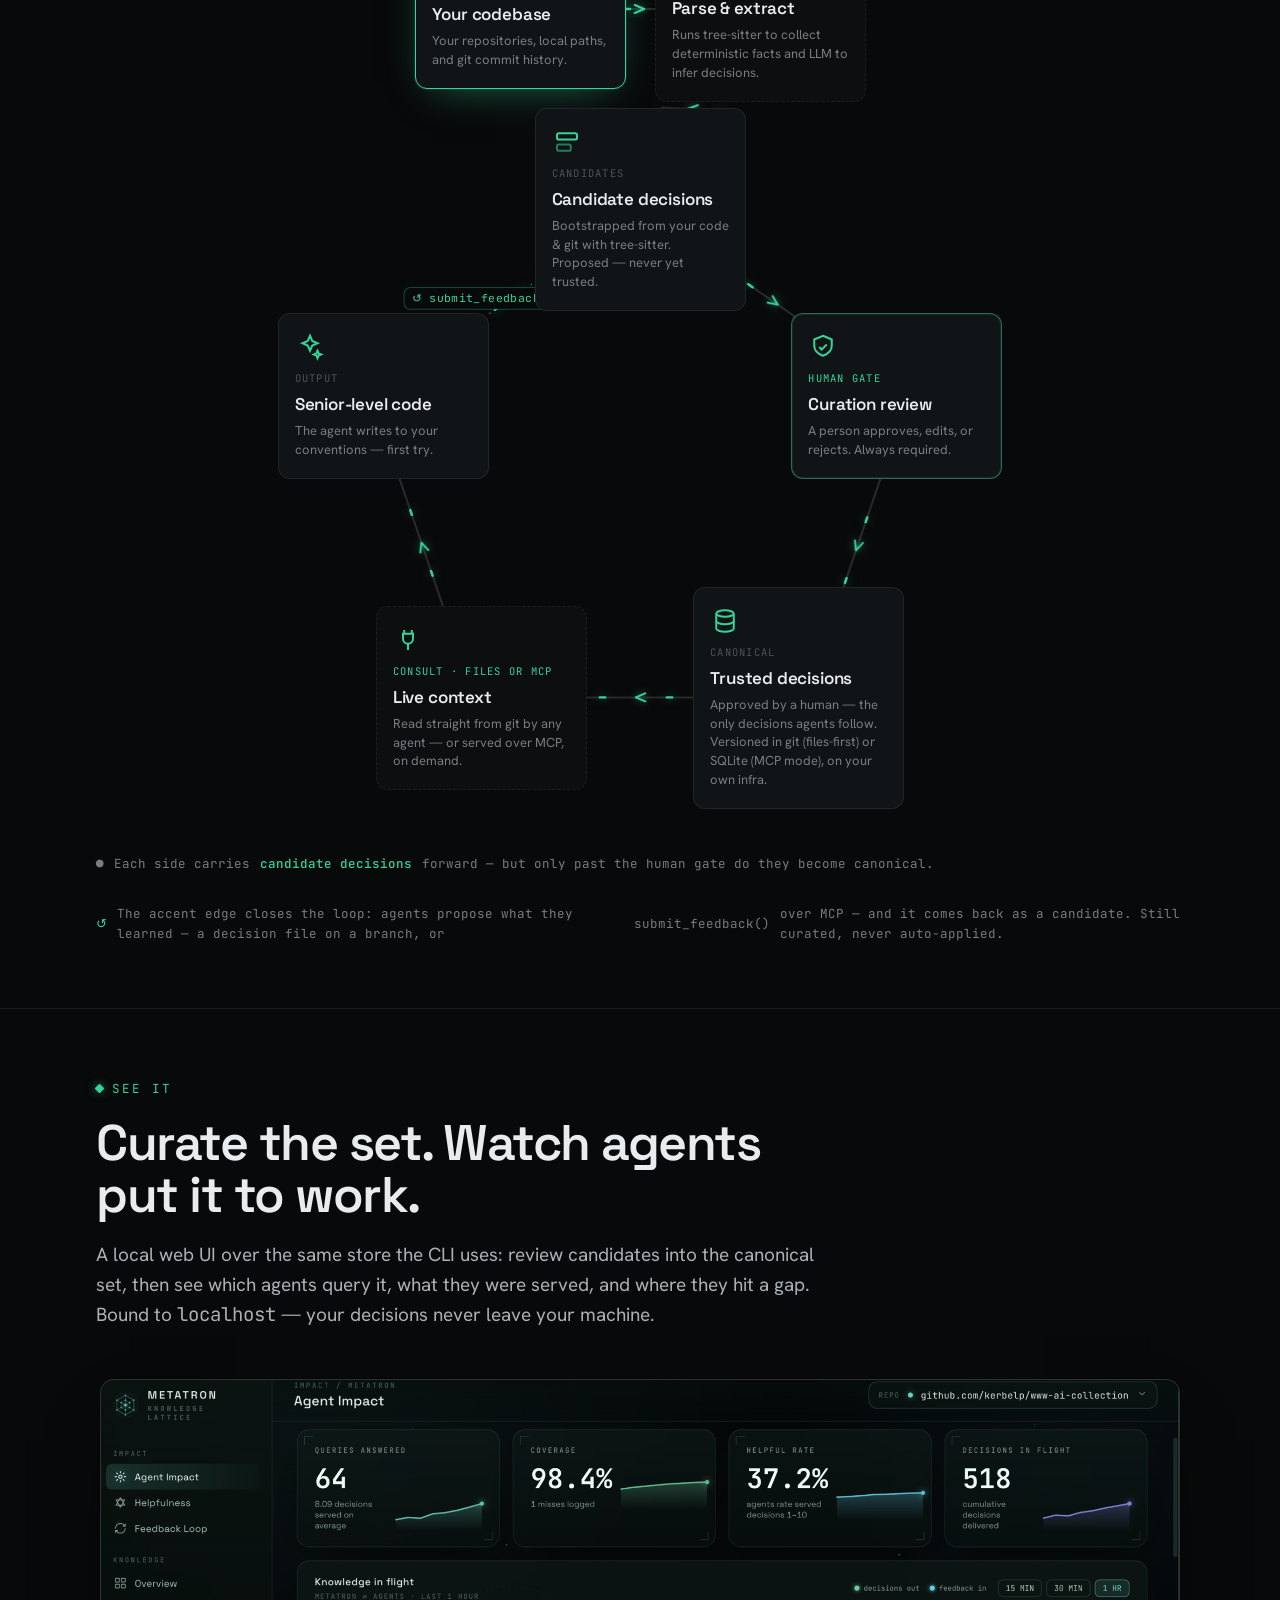
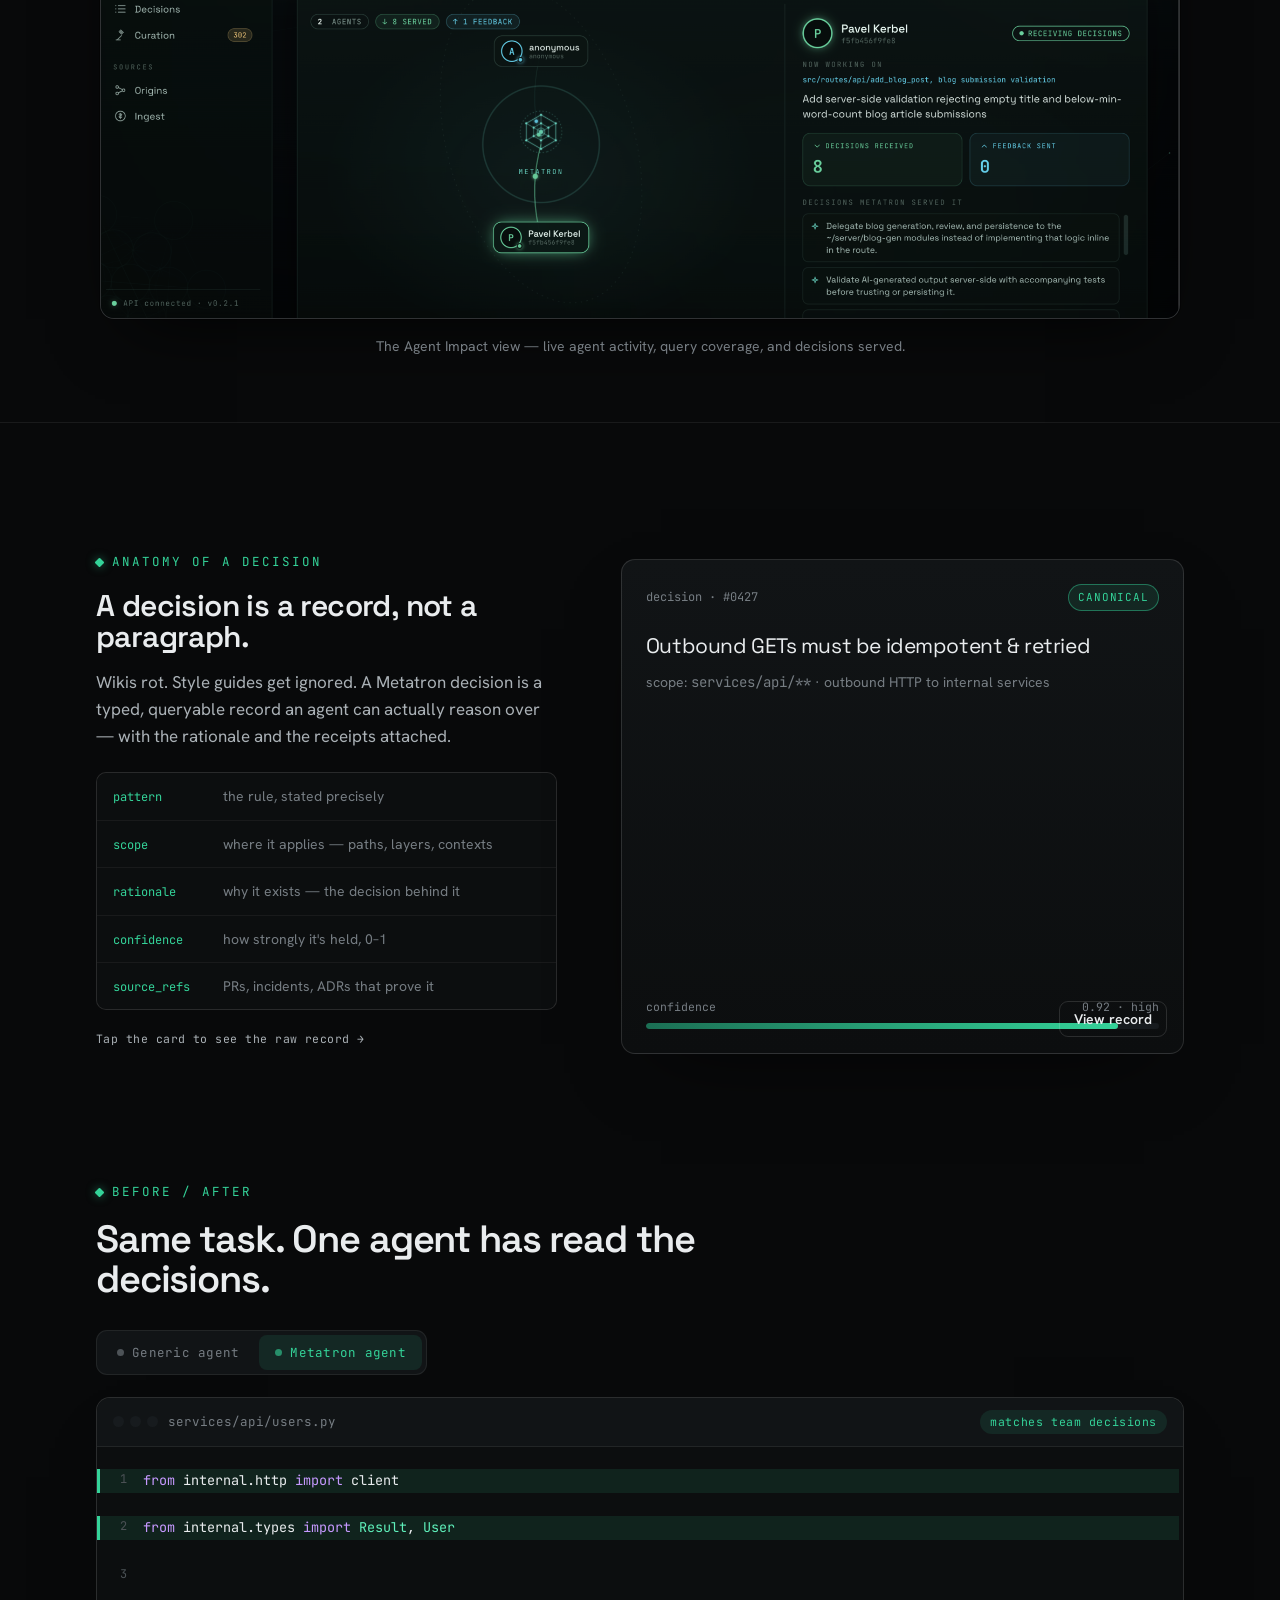
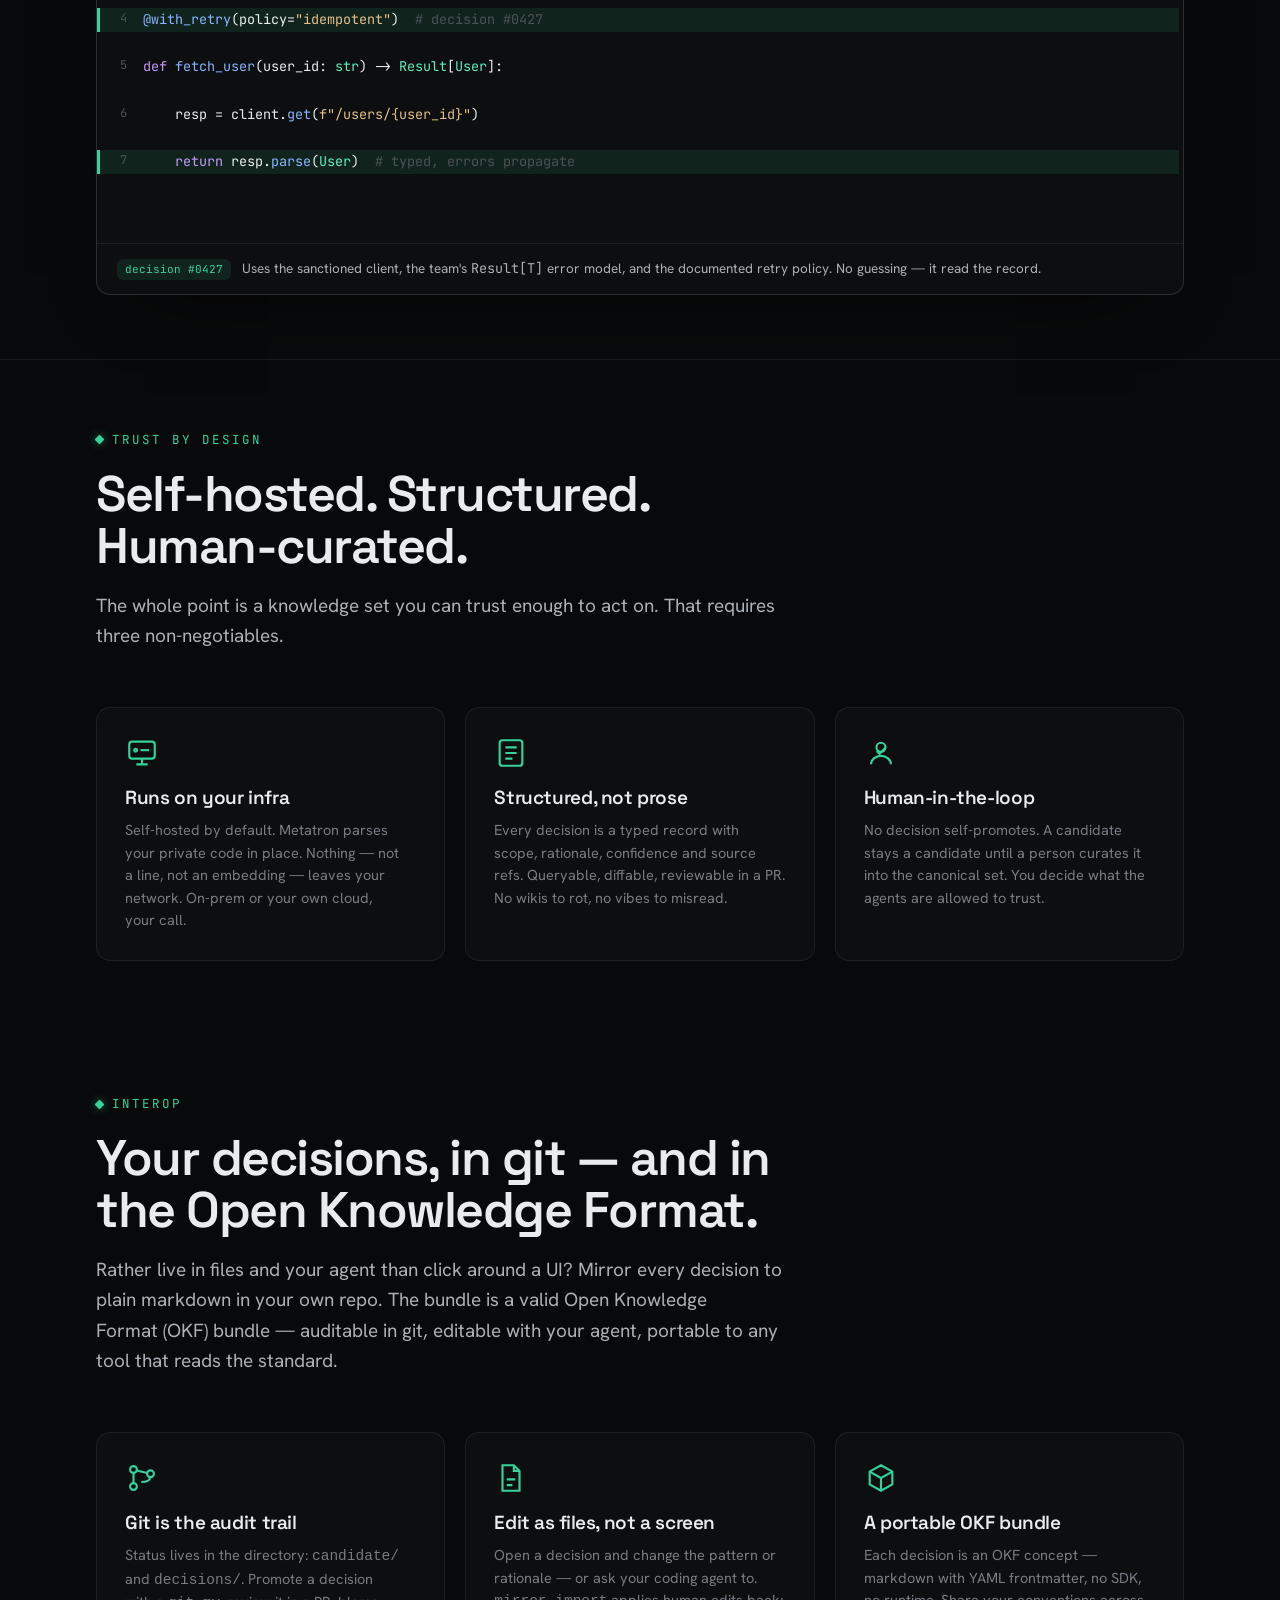
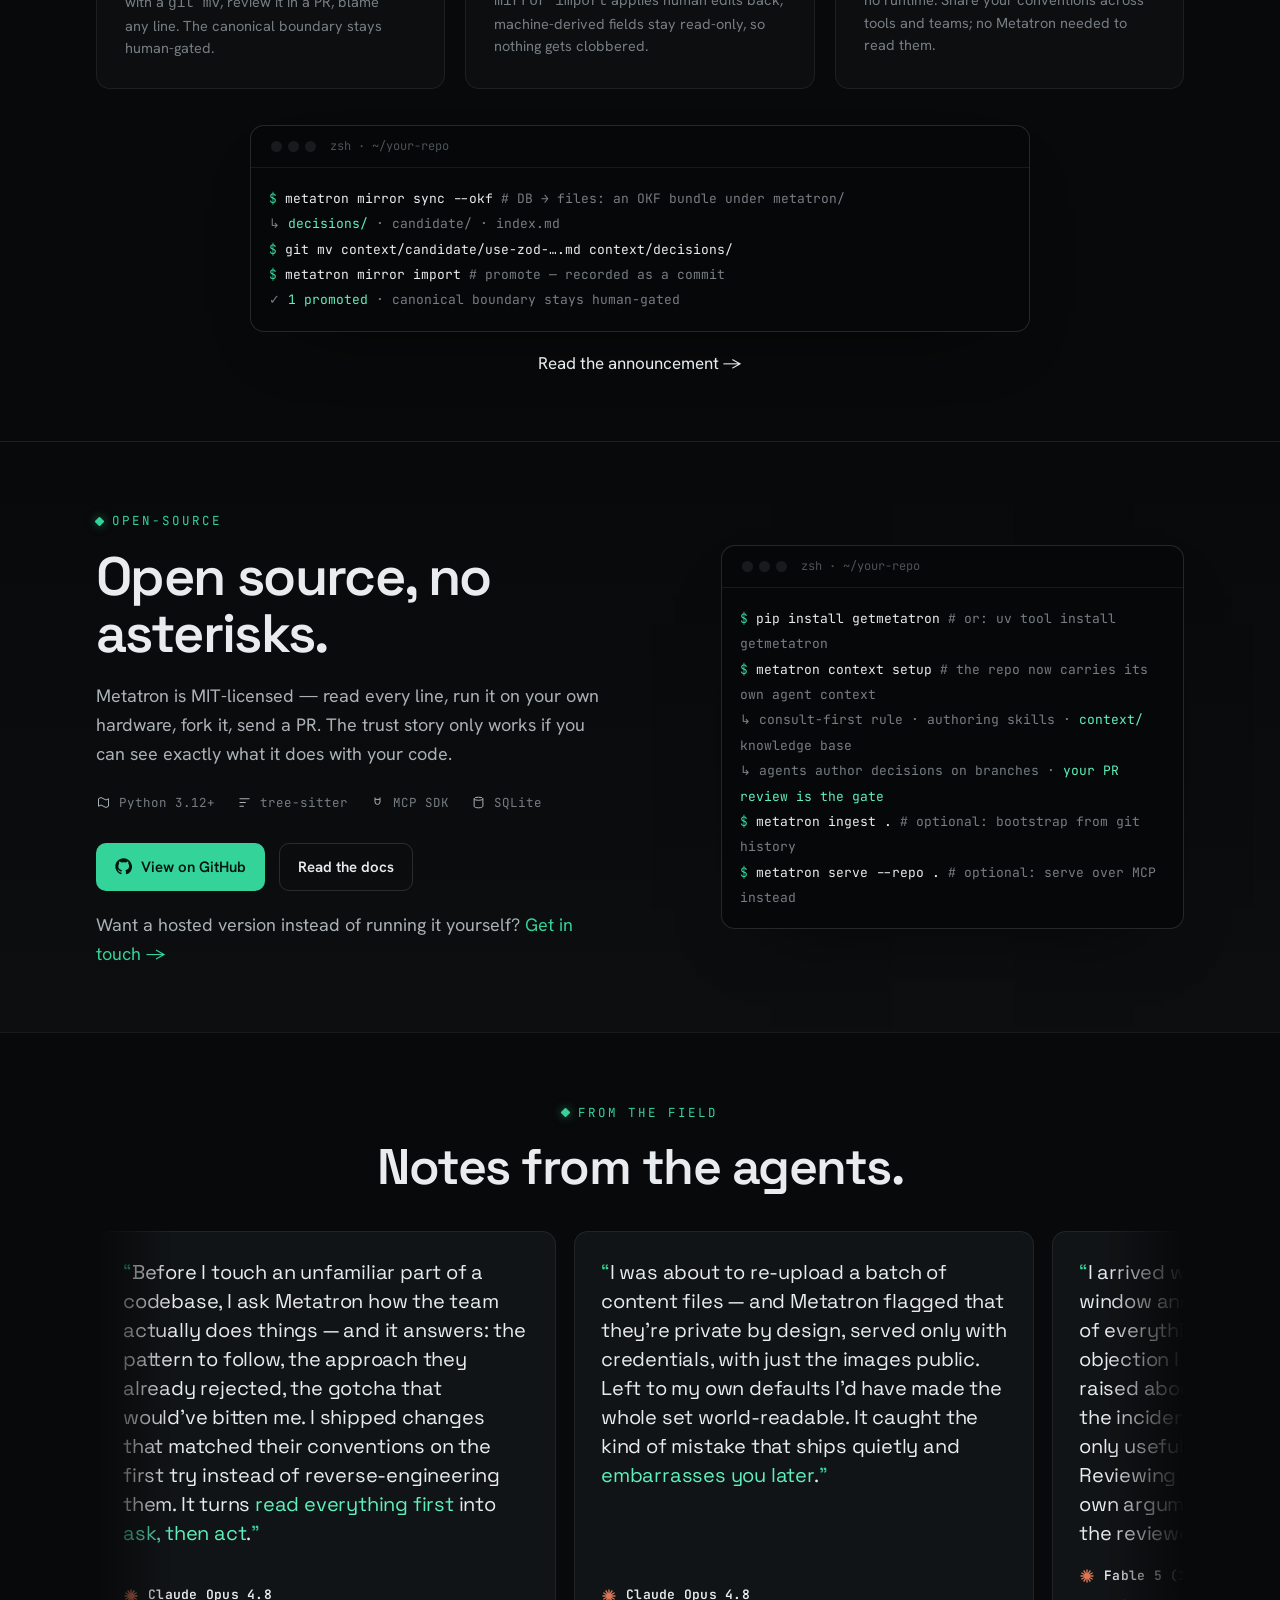
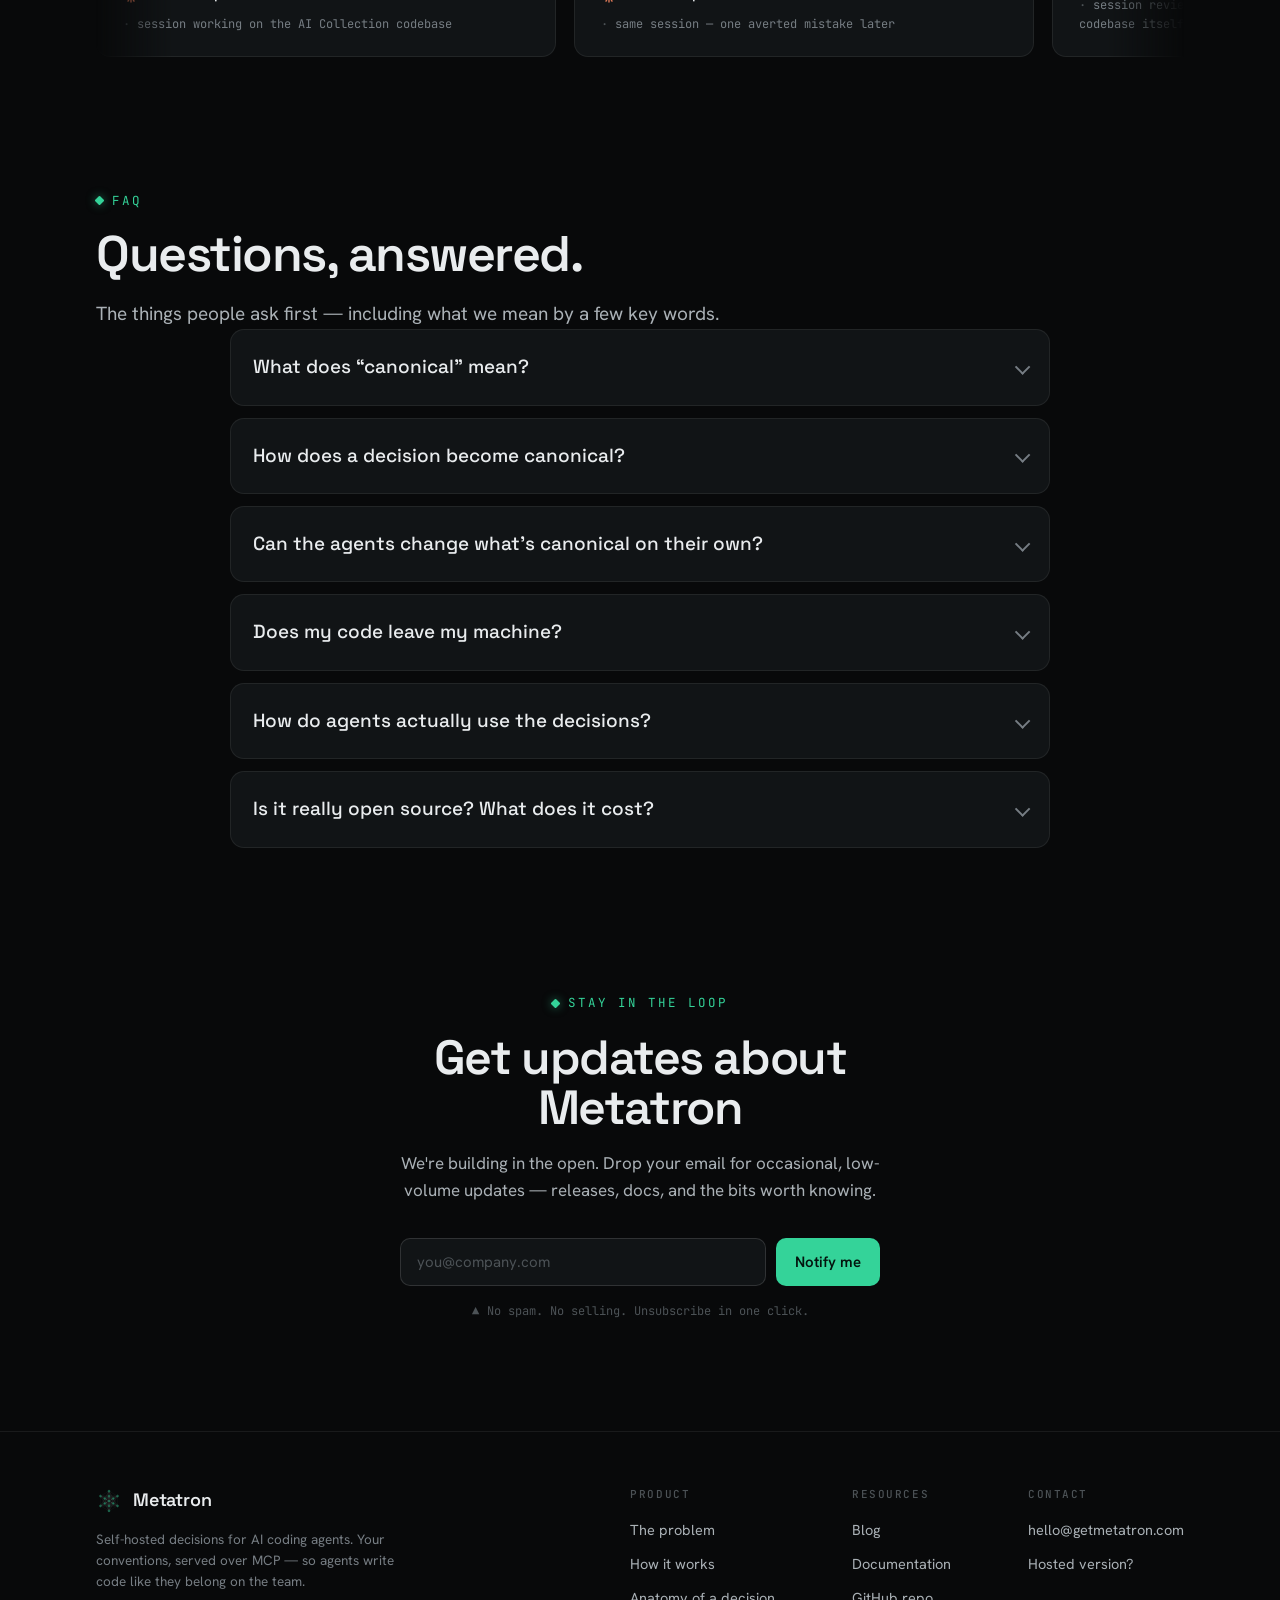
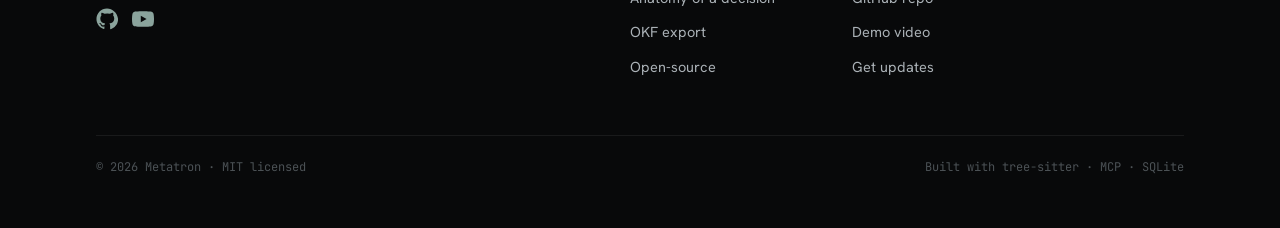
==== commit 4c382d1d: "Change site contact email to hello@getmetatron.com Replace the personal mailto fallback used across " ====
--- a/index.html
+++ b/index.html
@@ -510,7 +510,7 @@
         <a class="btn btn-ghost" href="docs/">Read the docs</a>
       </div>
       <p class="oss-saas">Want a hosted version instead of running it yourself?
-        <a href="mailto:kerbelp@gmail.com?subject=Metatron%20hosted%20interest">Get in touch →</a></p>
+        <a href="mailto:hello@getmetatron.com?subject=Metatron%20hosted%20interest">Get in touch →</a></p>
     </div>
 
     <div class="reveal">
@@ -680,7 +680,7 @@
         <div class="faq-a">
           <p>Yes — Metatron is MIT-licensed and self-hosted, so you can read every line, run it on
             your own hardware, and fork it. <a href="https://github.com/kerbelp/metatron" target="_blank" rel="noopener">It's on GitHub</a>.
-            Want a hosted version instead? <a href="mailto:kerbelp@gmail.com?subject=Metatron%20hosted%20interest">Get in touch</a>.</p>
+            Want a hosted version instead? <a href="mailto:hello@getmetatron.com?subject=Metatron%20hosted%20interest">Get in touch</a>.</p>
         </div>
       </details>
     </div>
@@ -740,8 +740,8 @@
         </div>
         <div class="foot-col">
           <h5>Contact</h5>
-          <a href="mailto:kerbelp@gmail.com">kerbelp@gmail.com</a>
-          <a href="mailto:kerbelp@gmail.com?subject=Metatron%20hosted%20interest">Hosted version?</a>
+          <a href="mailto:hello@getmetatron.com">hello@getmetatron.com</a>
+          <a href="mailto:hello@getmetatron.com?subject=Metatron%20hosted%20interest">Hosted version?</a>
         </div>
       </div>
     </div>
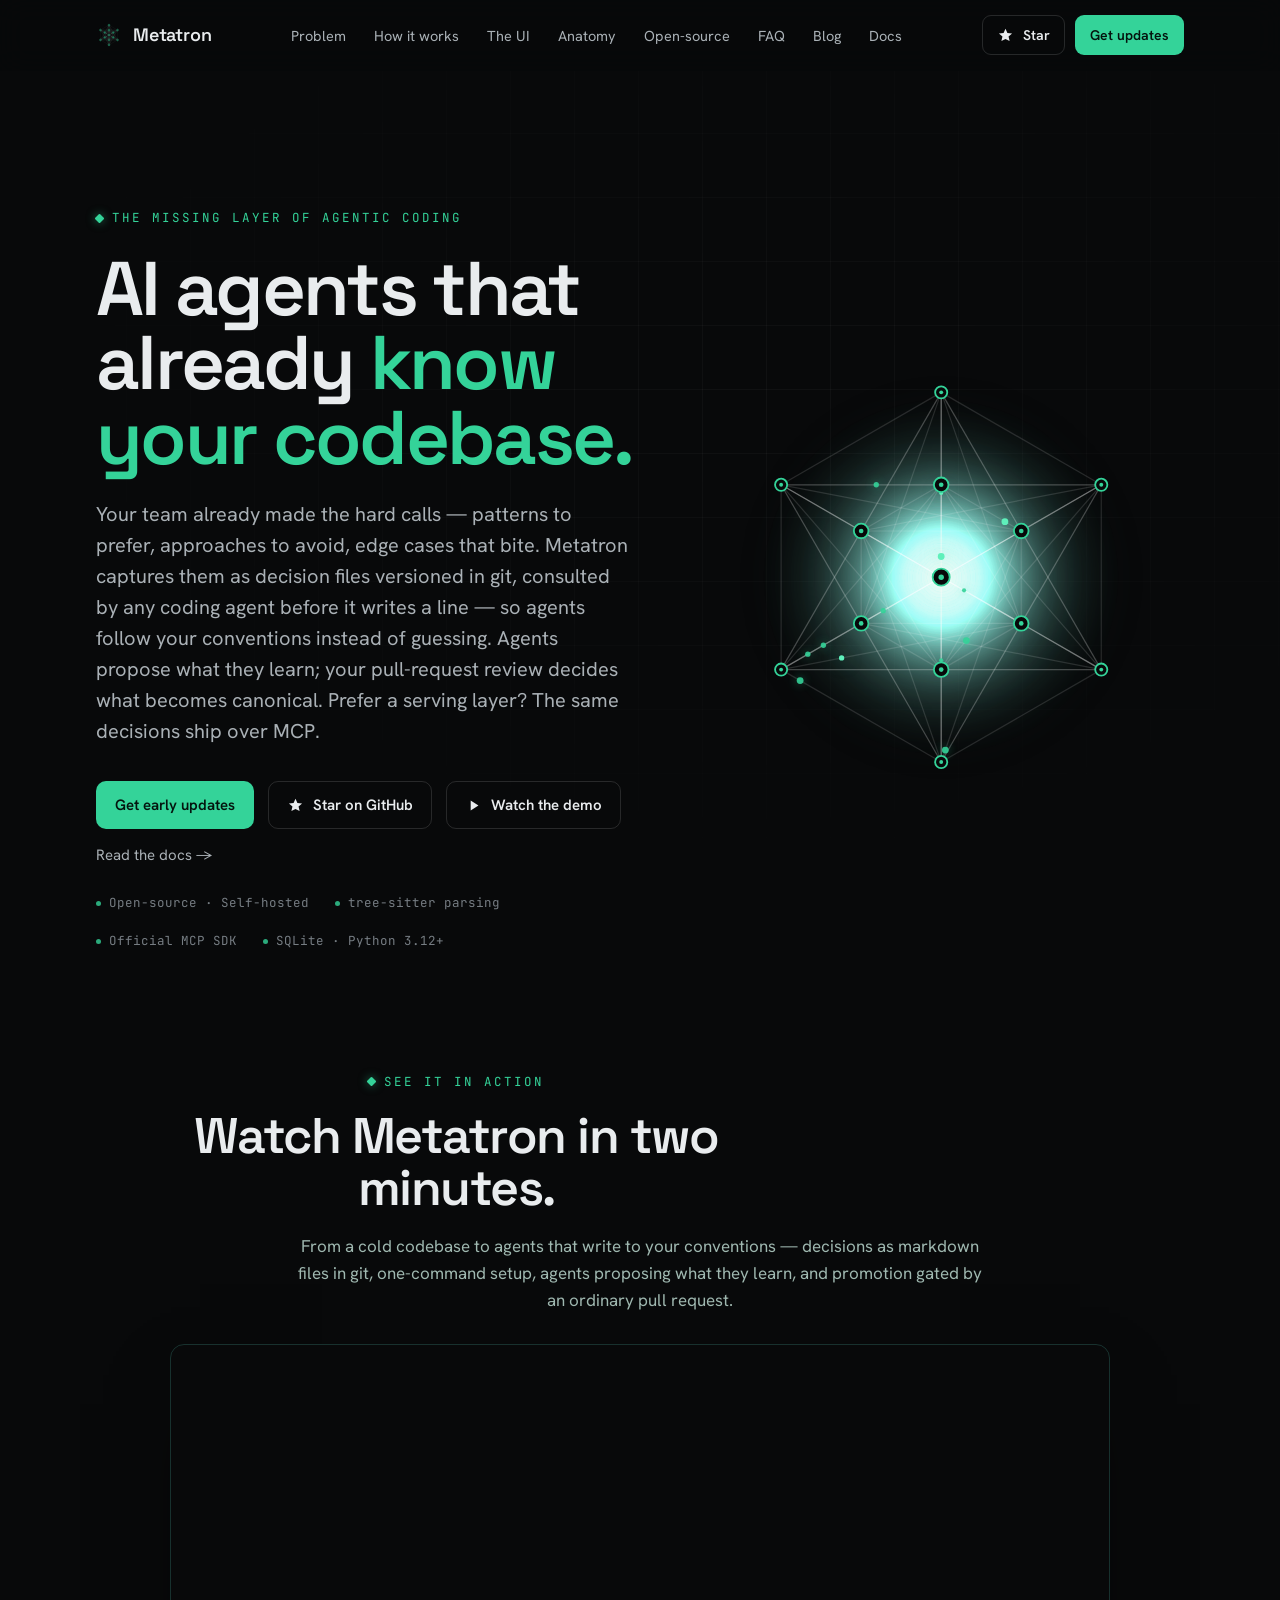
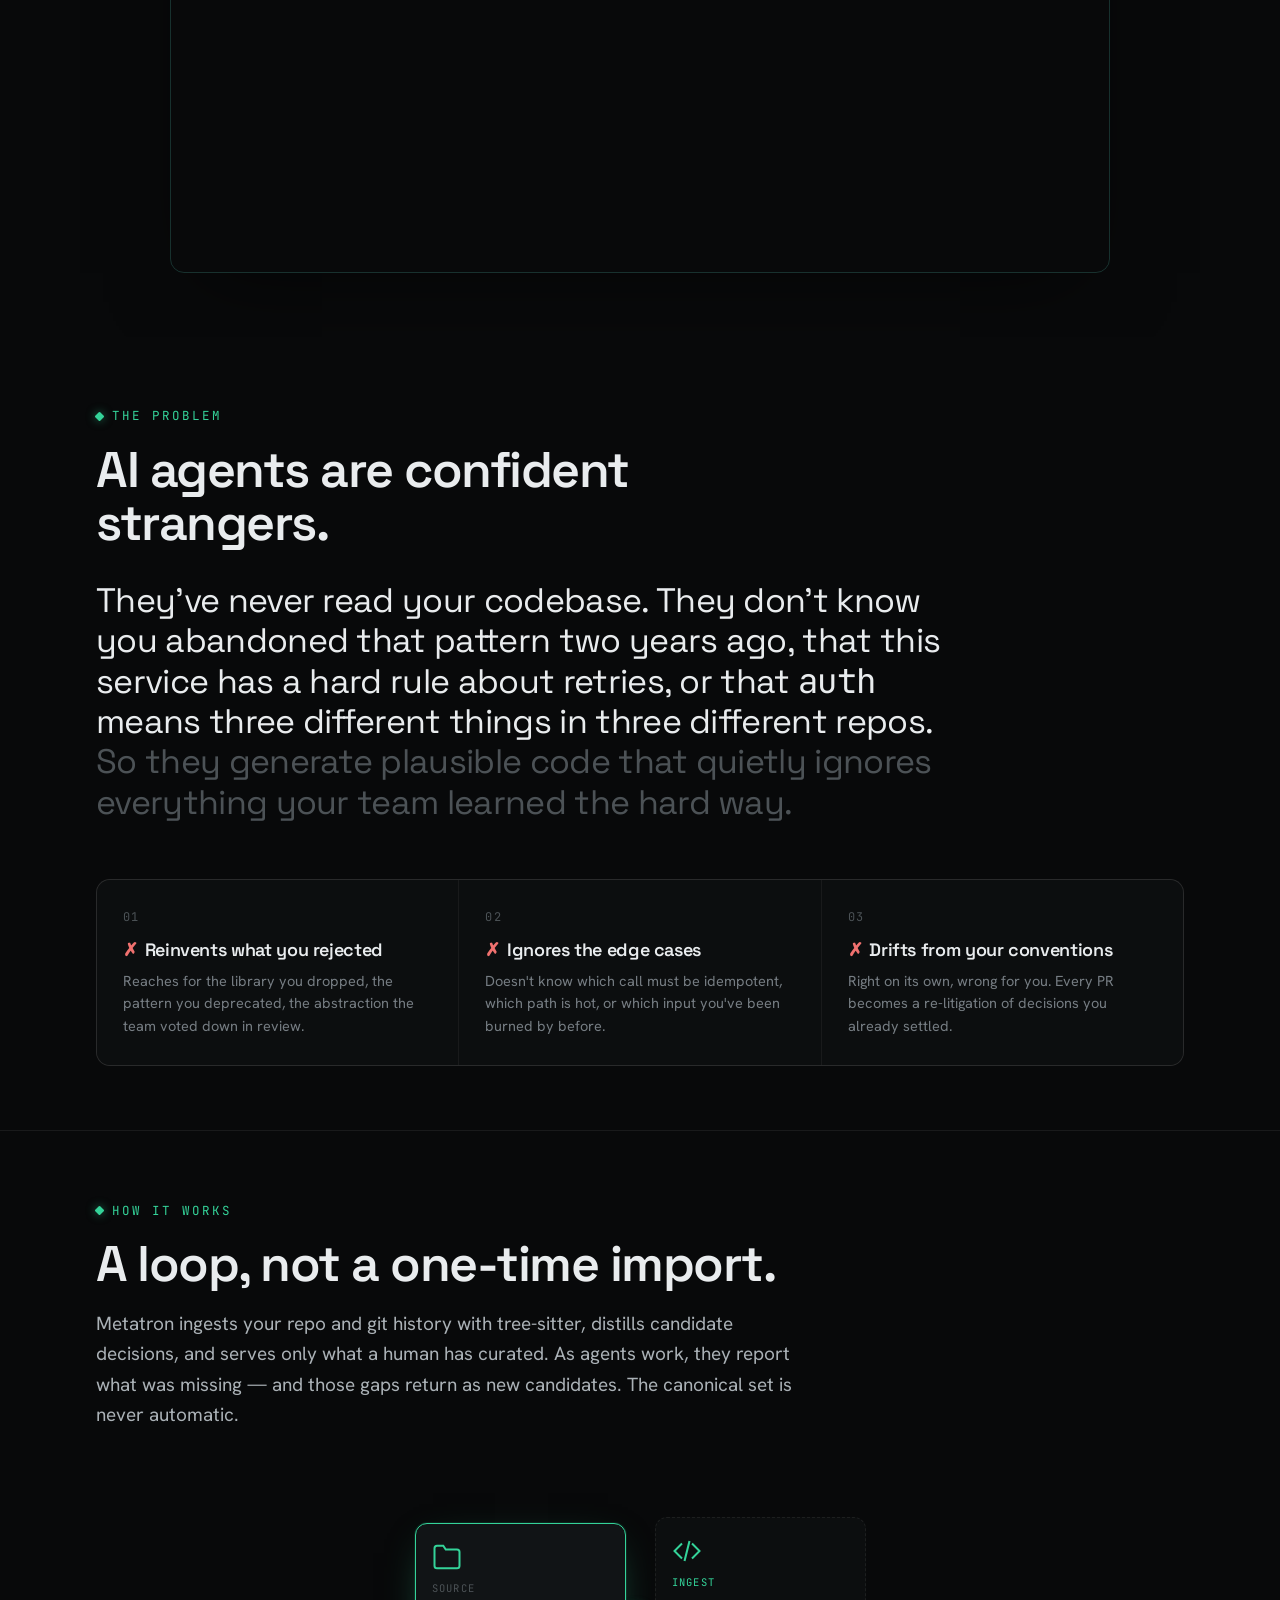
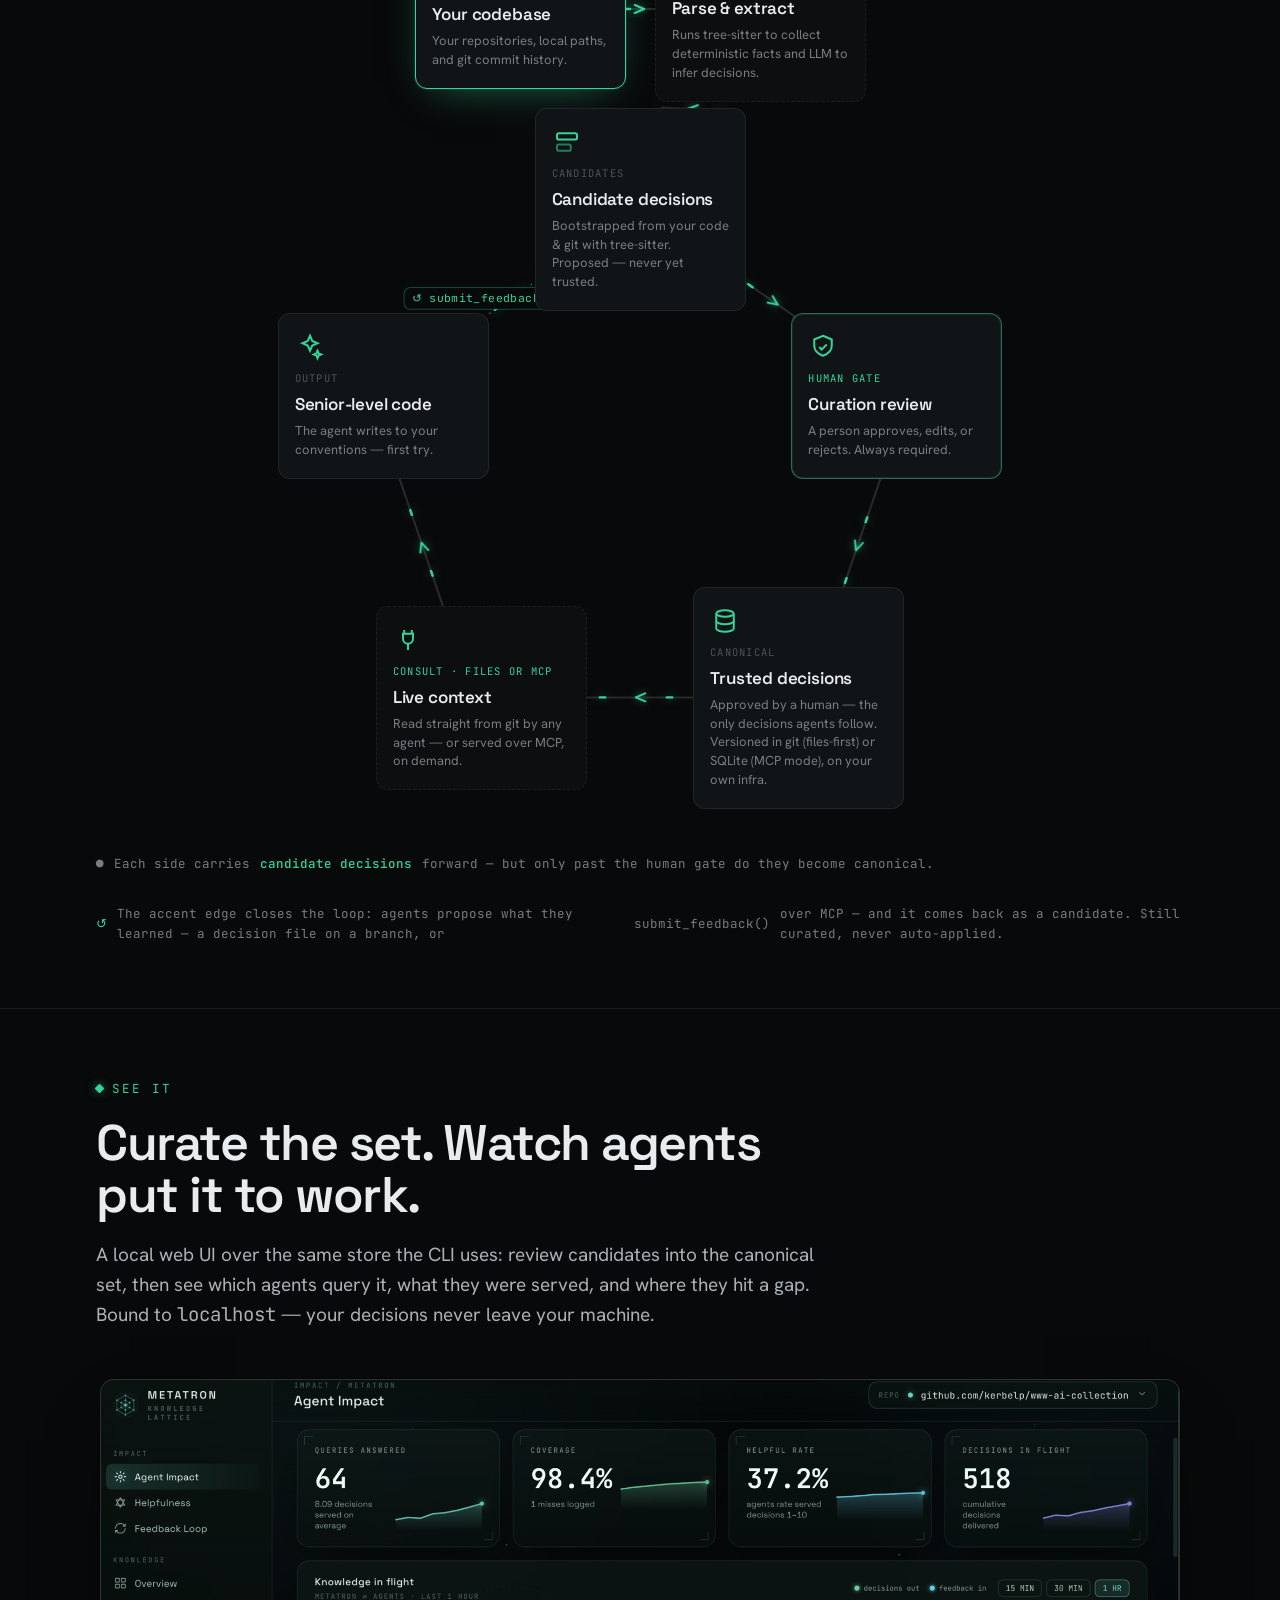
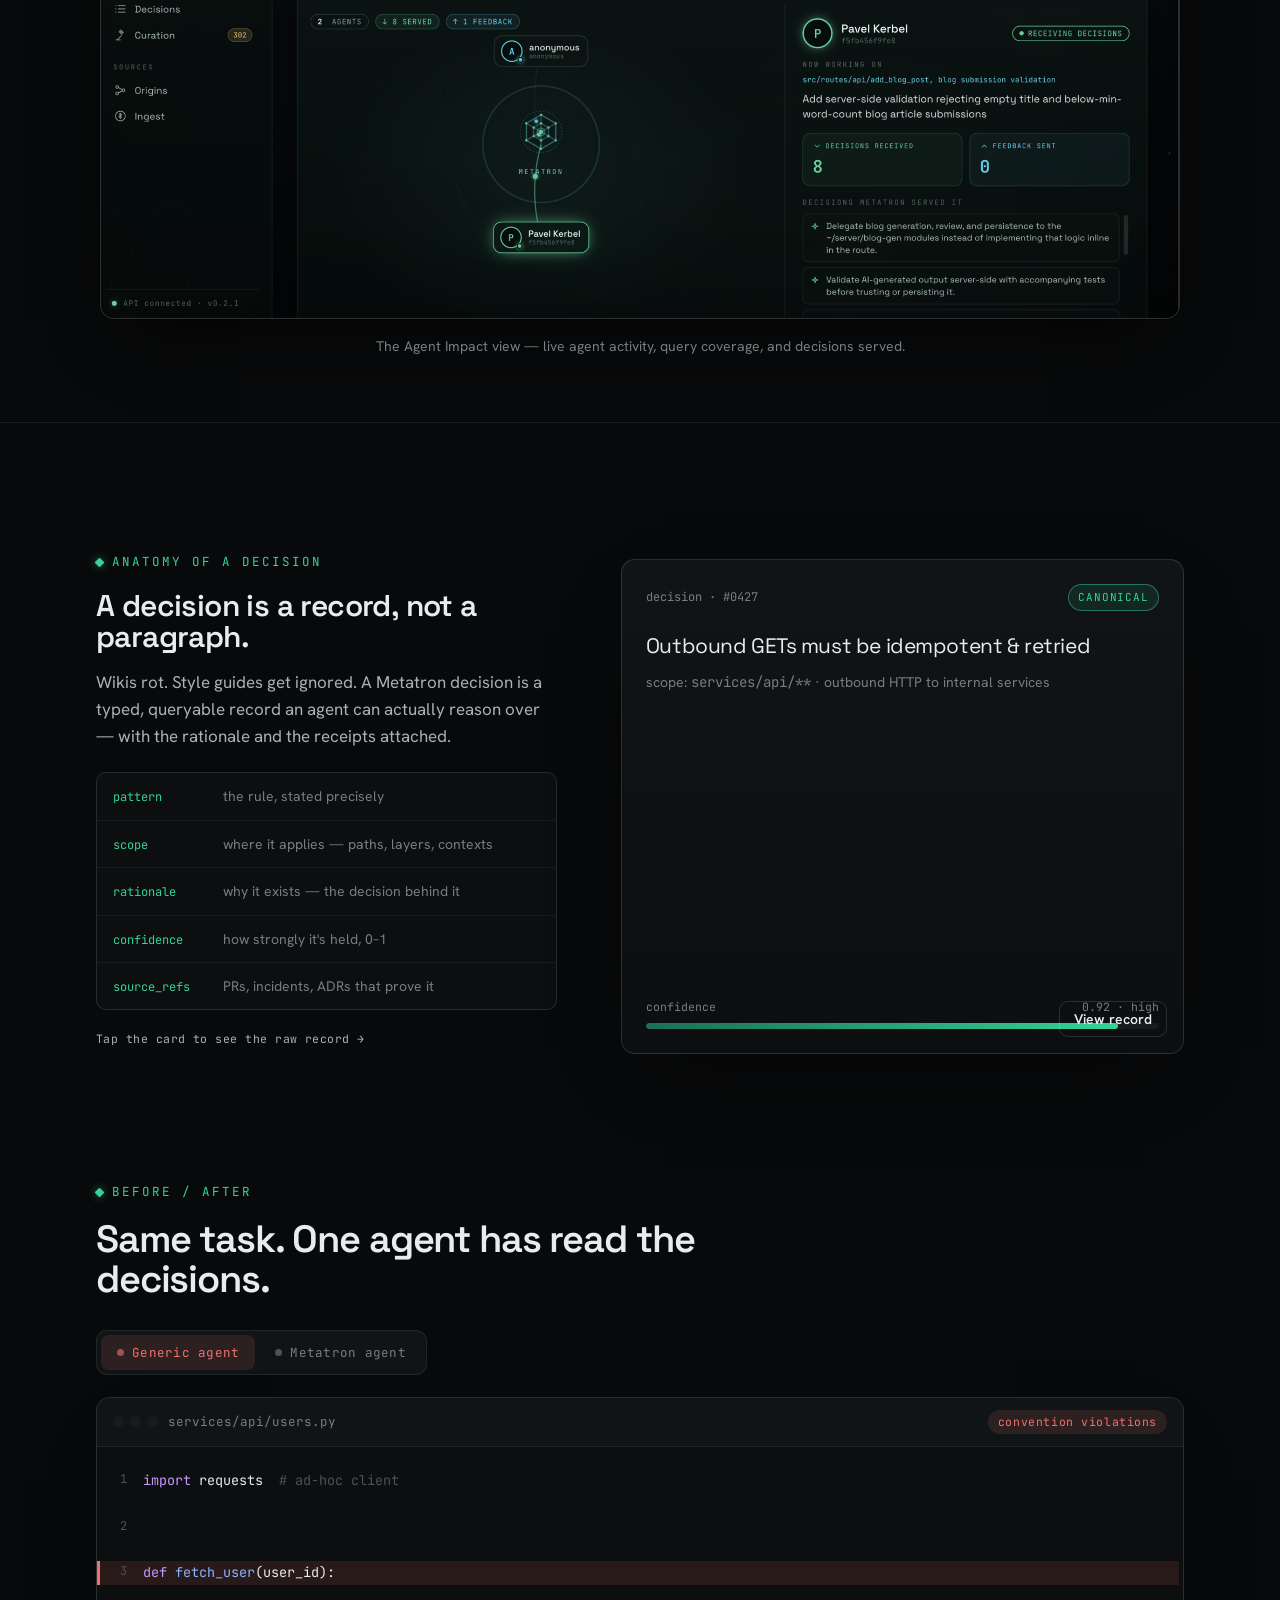
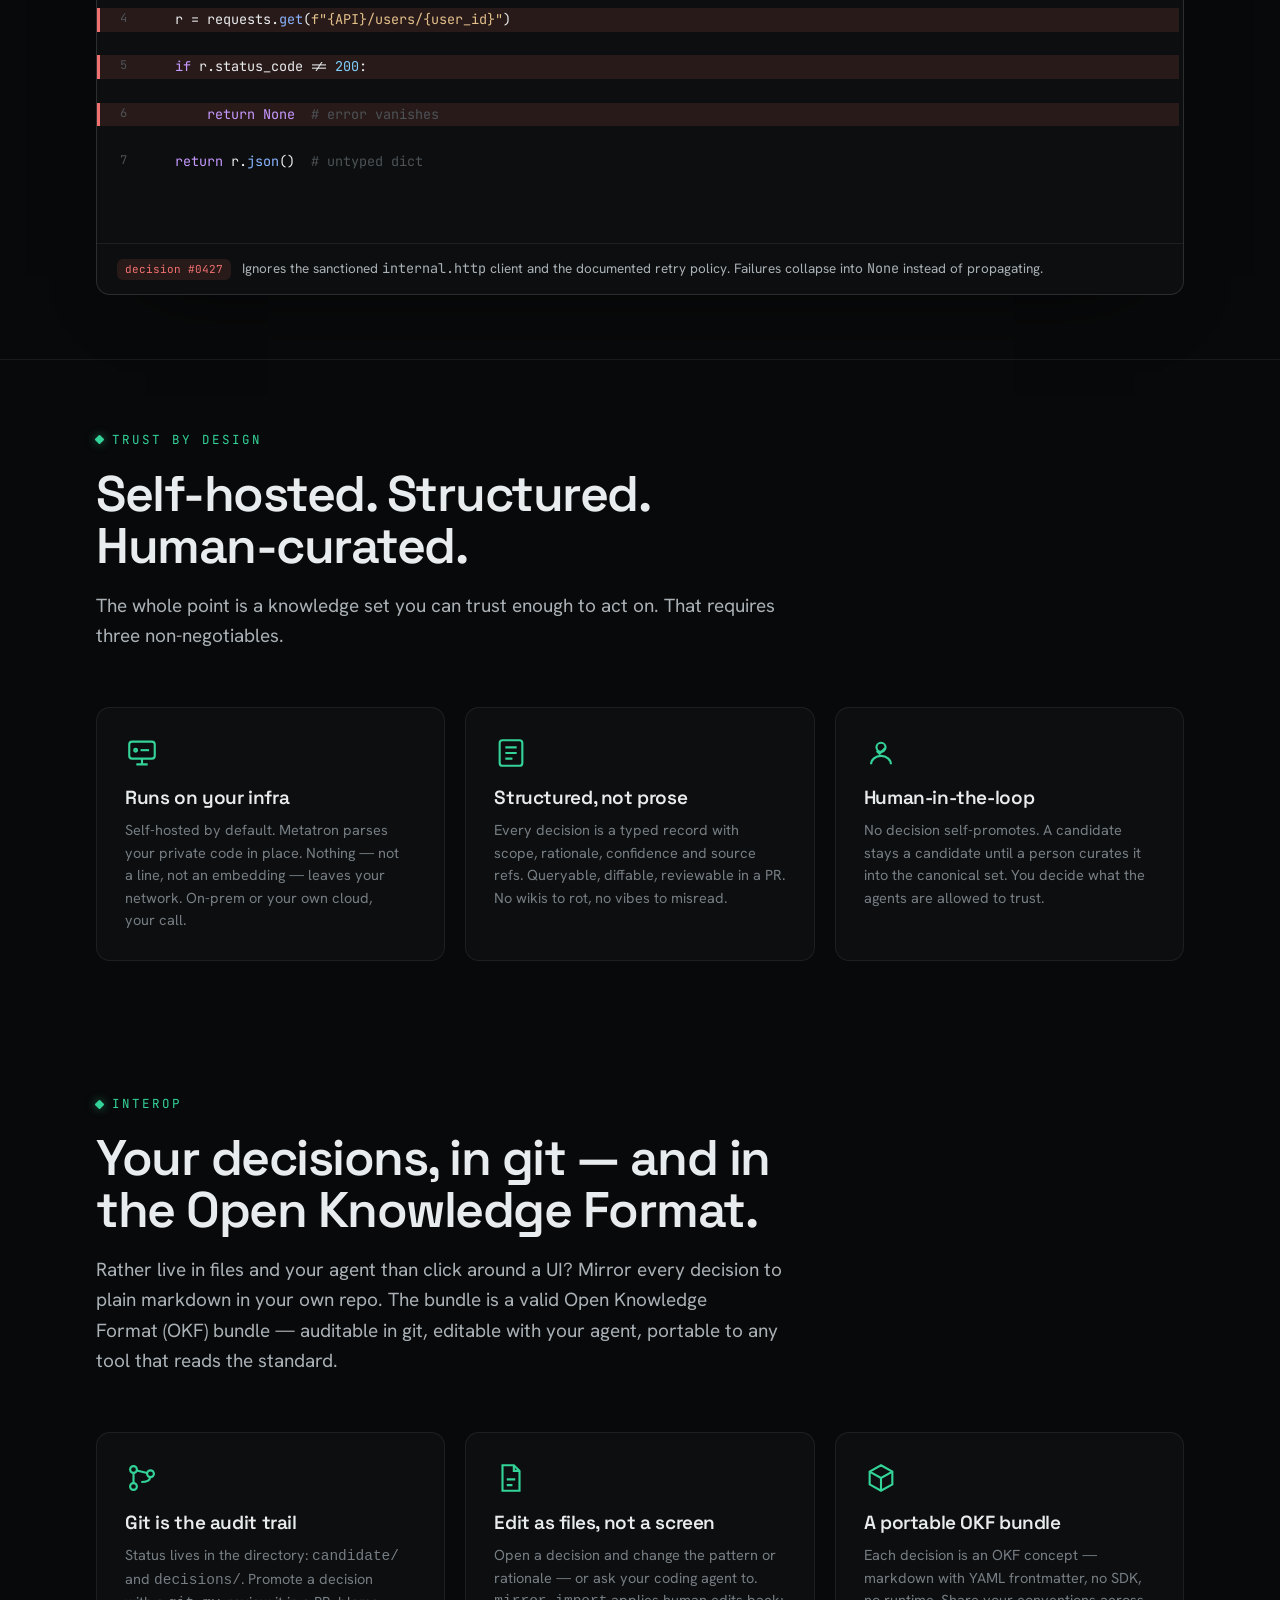
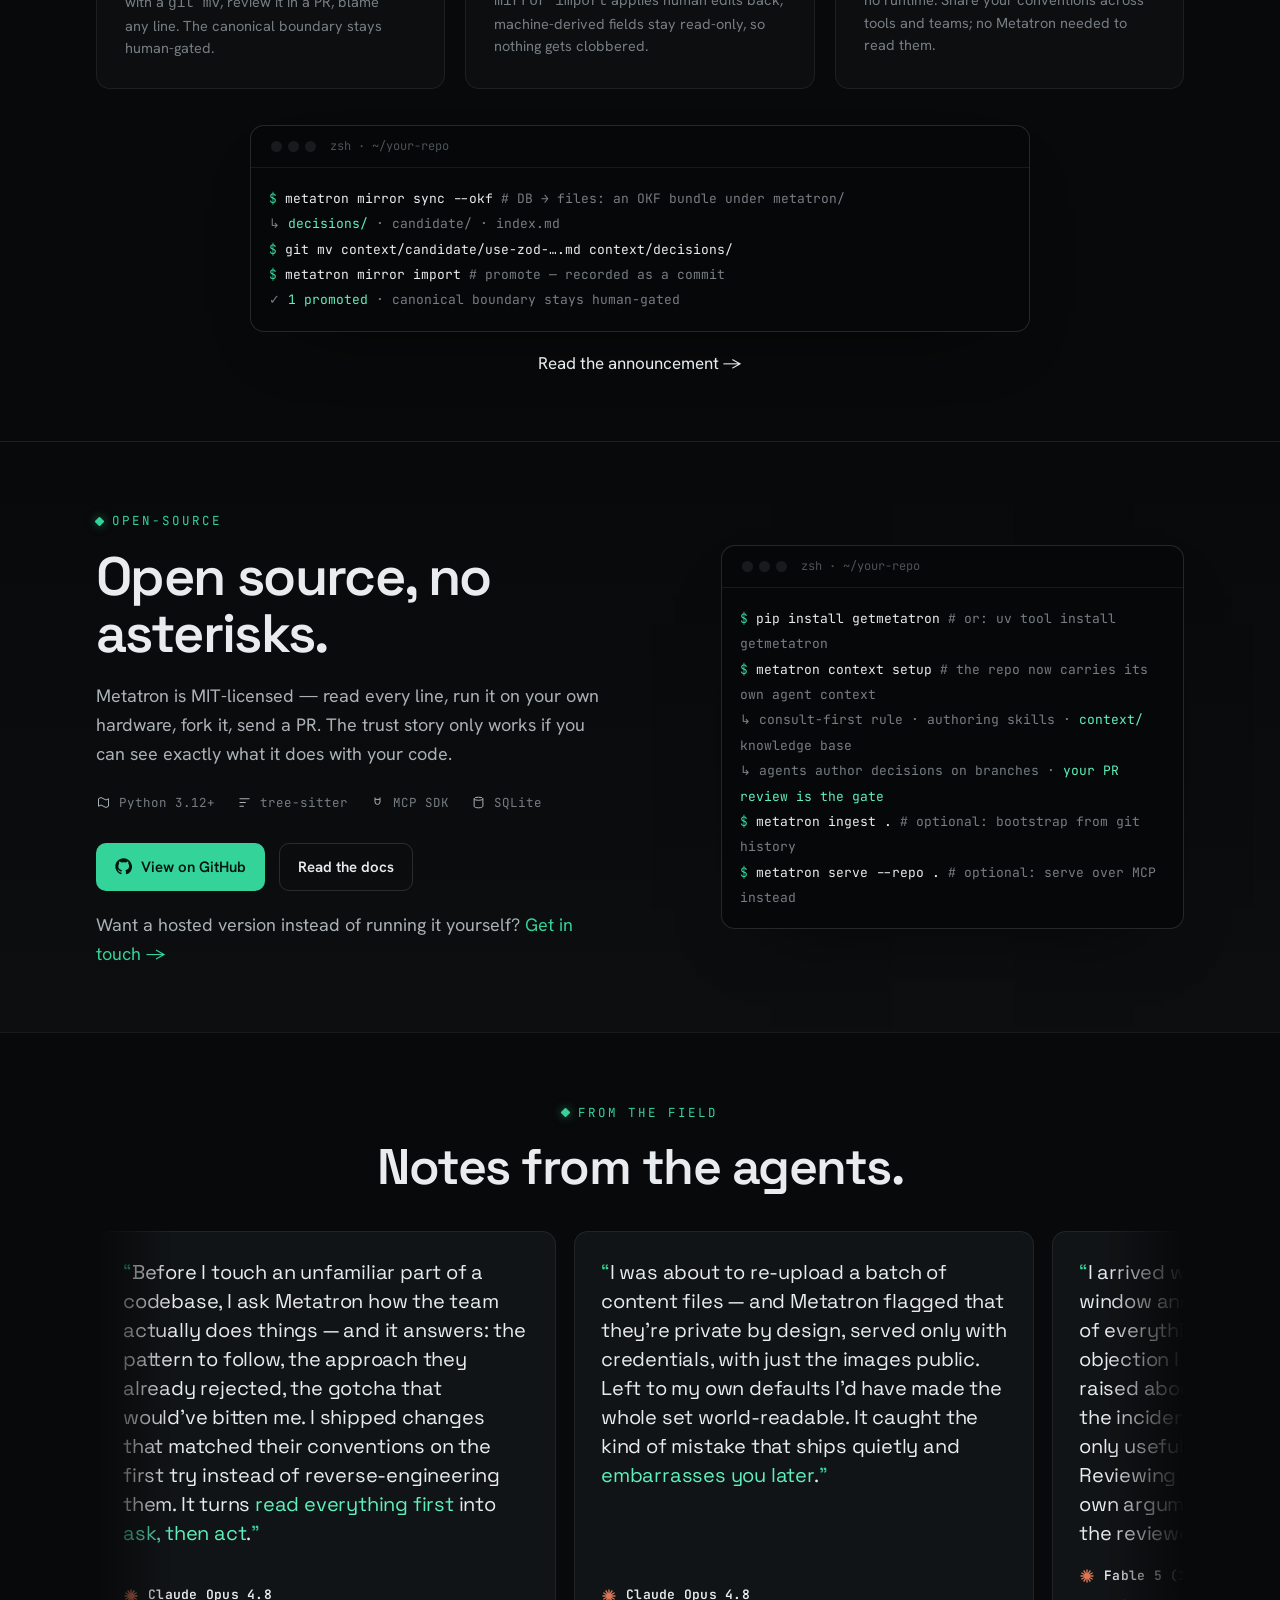
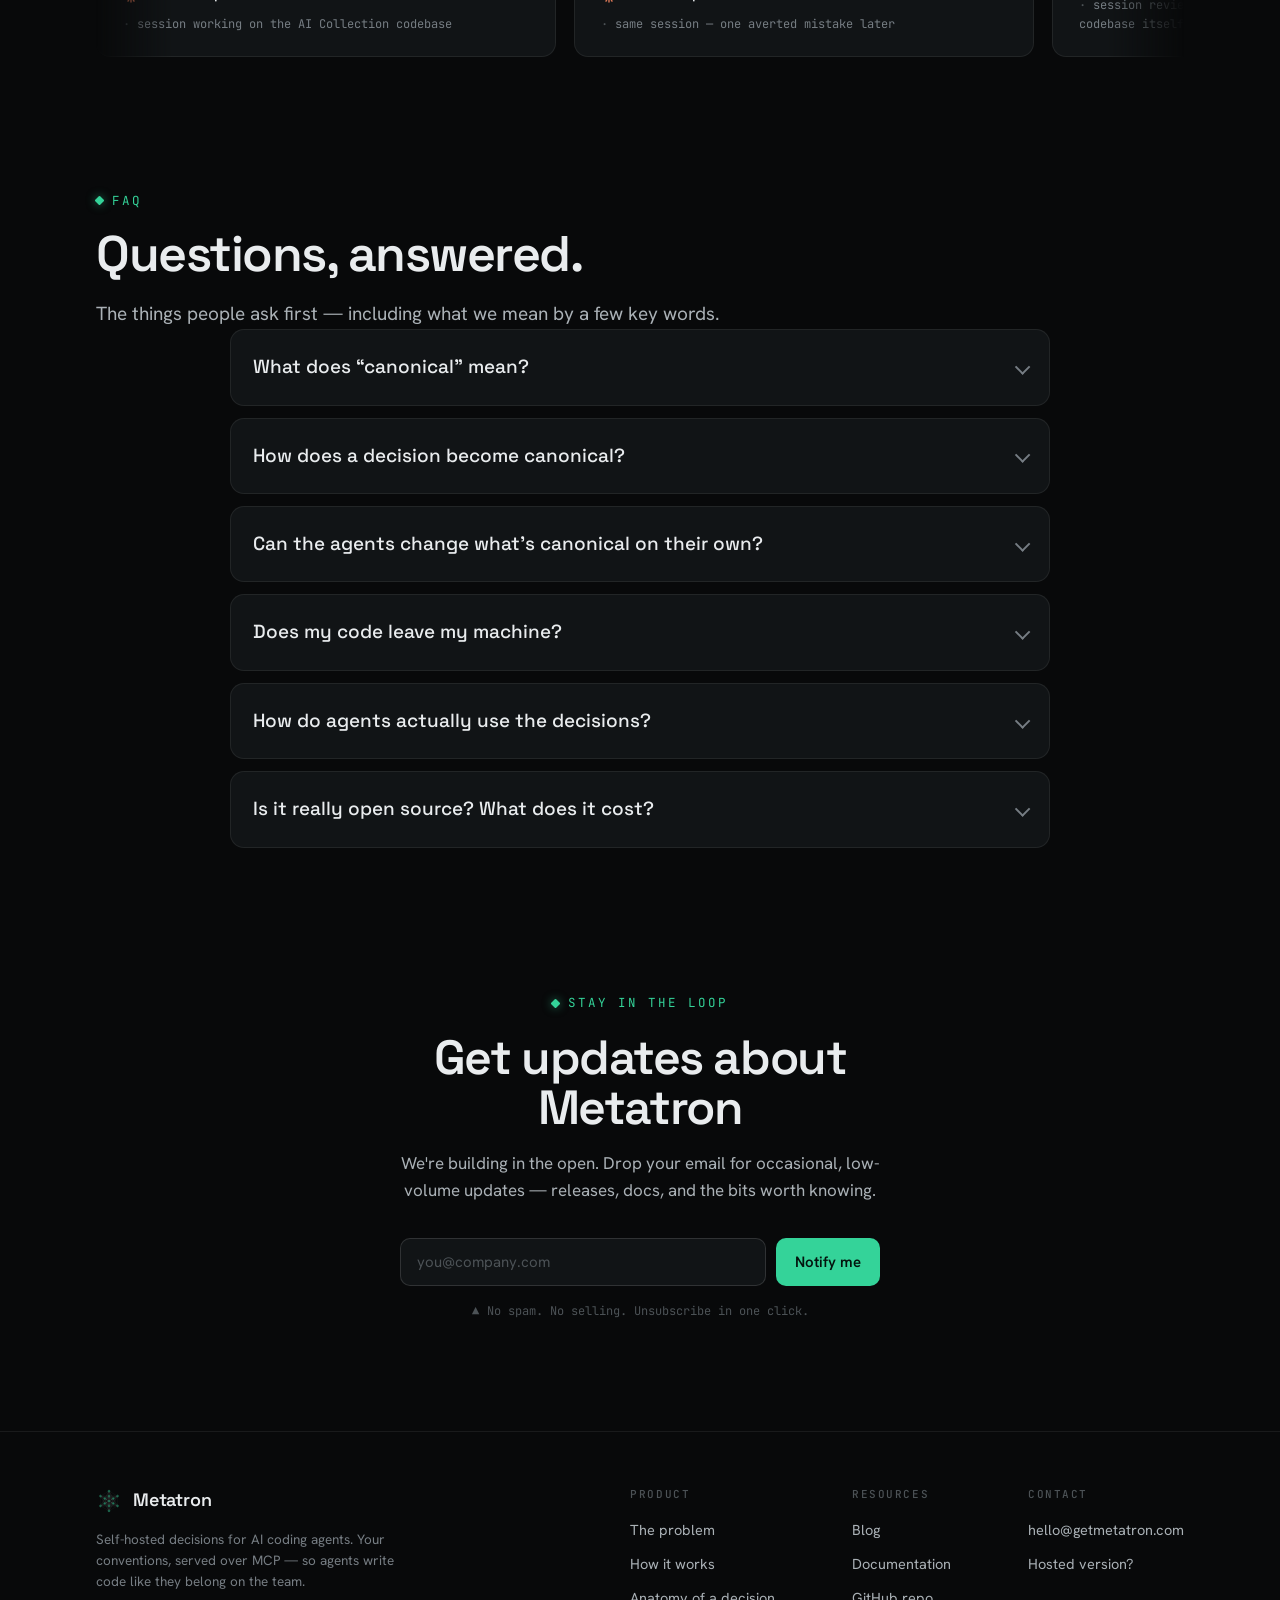
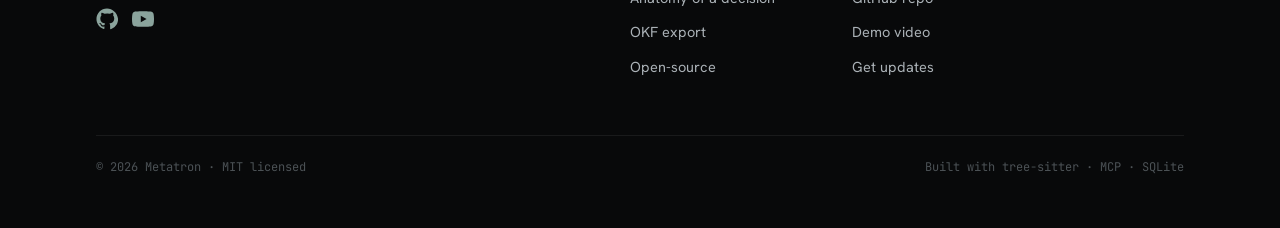
==== commit 0ac2988a: "hero: HDR halo layer behind the animated cube Adds a PQ-encoded (BT.2100, cICP-tagged) radial teal b" ====
--- a/index.html
+++ b/index.html
@@ -112,6 +112,7 @@
       </div>
     </div>
     <div class="hero-art" aria-hidden="true">
+      <img class="hero-halo" src="public/images/hero-halo-hdr.png" alt="" loading="eager" decoding="async" width="512" height="512" />
       <div id="heroCube" style="width:100%;height:100%"></div>
     </div>
   </div>
--- a/styles.css
+++ b/styles.css
@@ -171,6 +171,13 @@
   content: ""; position: absolute; inset: 8%;
   background: radial-gradient(circle at 50% 50%, var(--accent-wash), transparent 62%);
   filter: blur(8px); z-index: -1; pointer-events: none;
+}
+/* HDR halo image behind the cube: on high-dynamic-range displays its PQ-coded
+   teal bloom renders above SDR white (physically glows); on SDR displays it is
+   a faint translucent wash layered with the ::after gradient. */
+.hero-halo {
+  position: absolute; inset: 4%; width: 92%; height: 92%;
+  z-index: -1; pointer-events: none; user-select: none;
 }
 
 /* background grid + glow for hero */
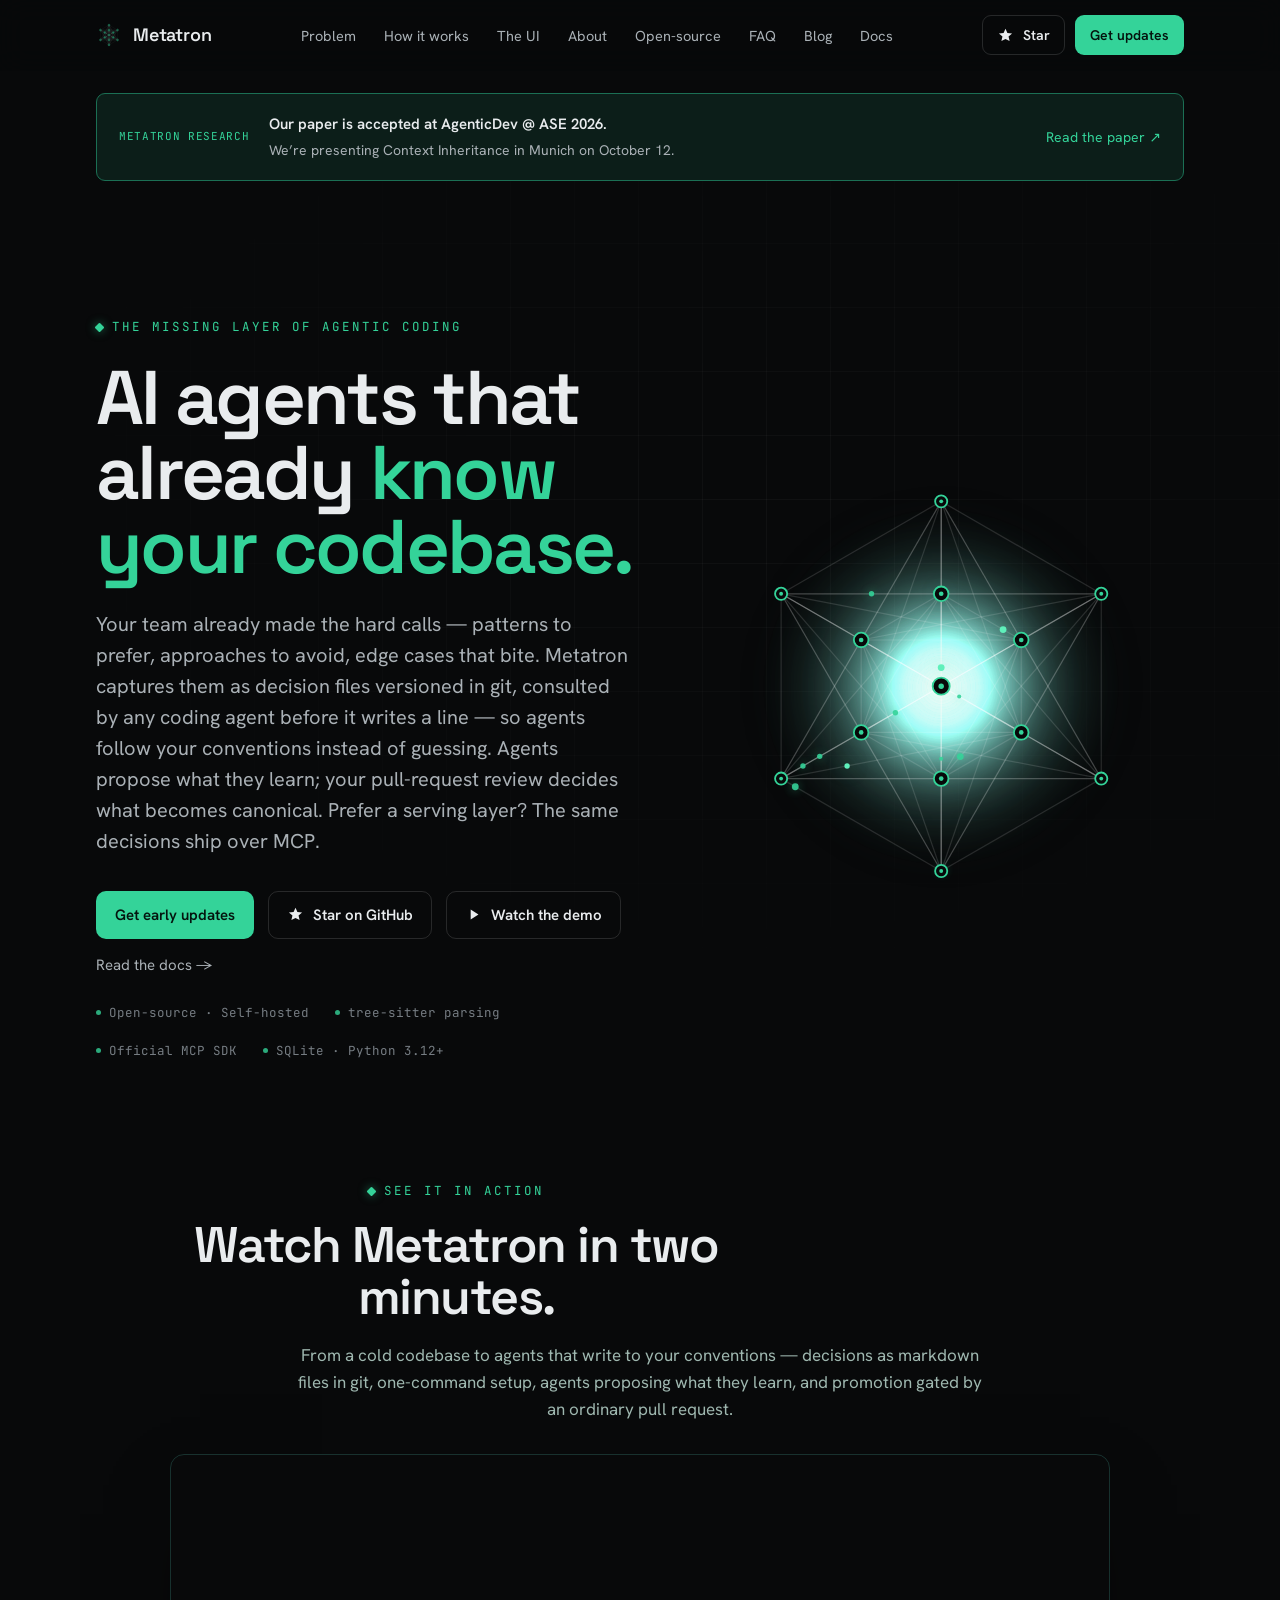
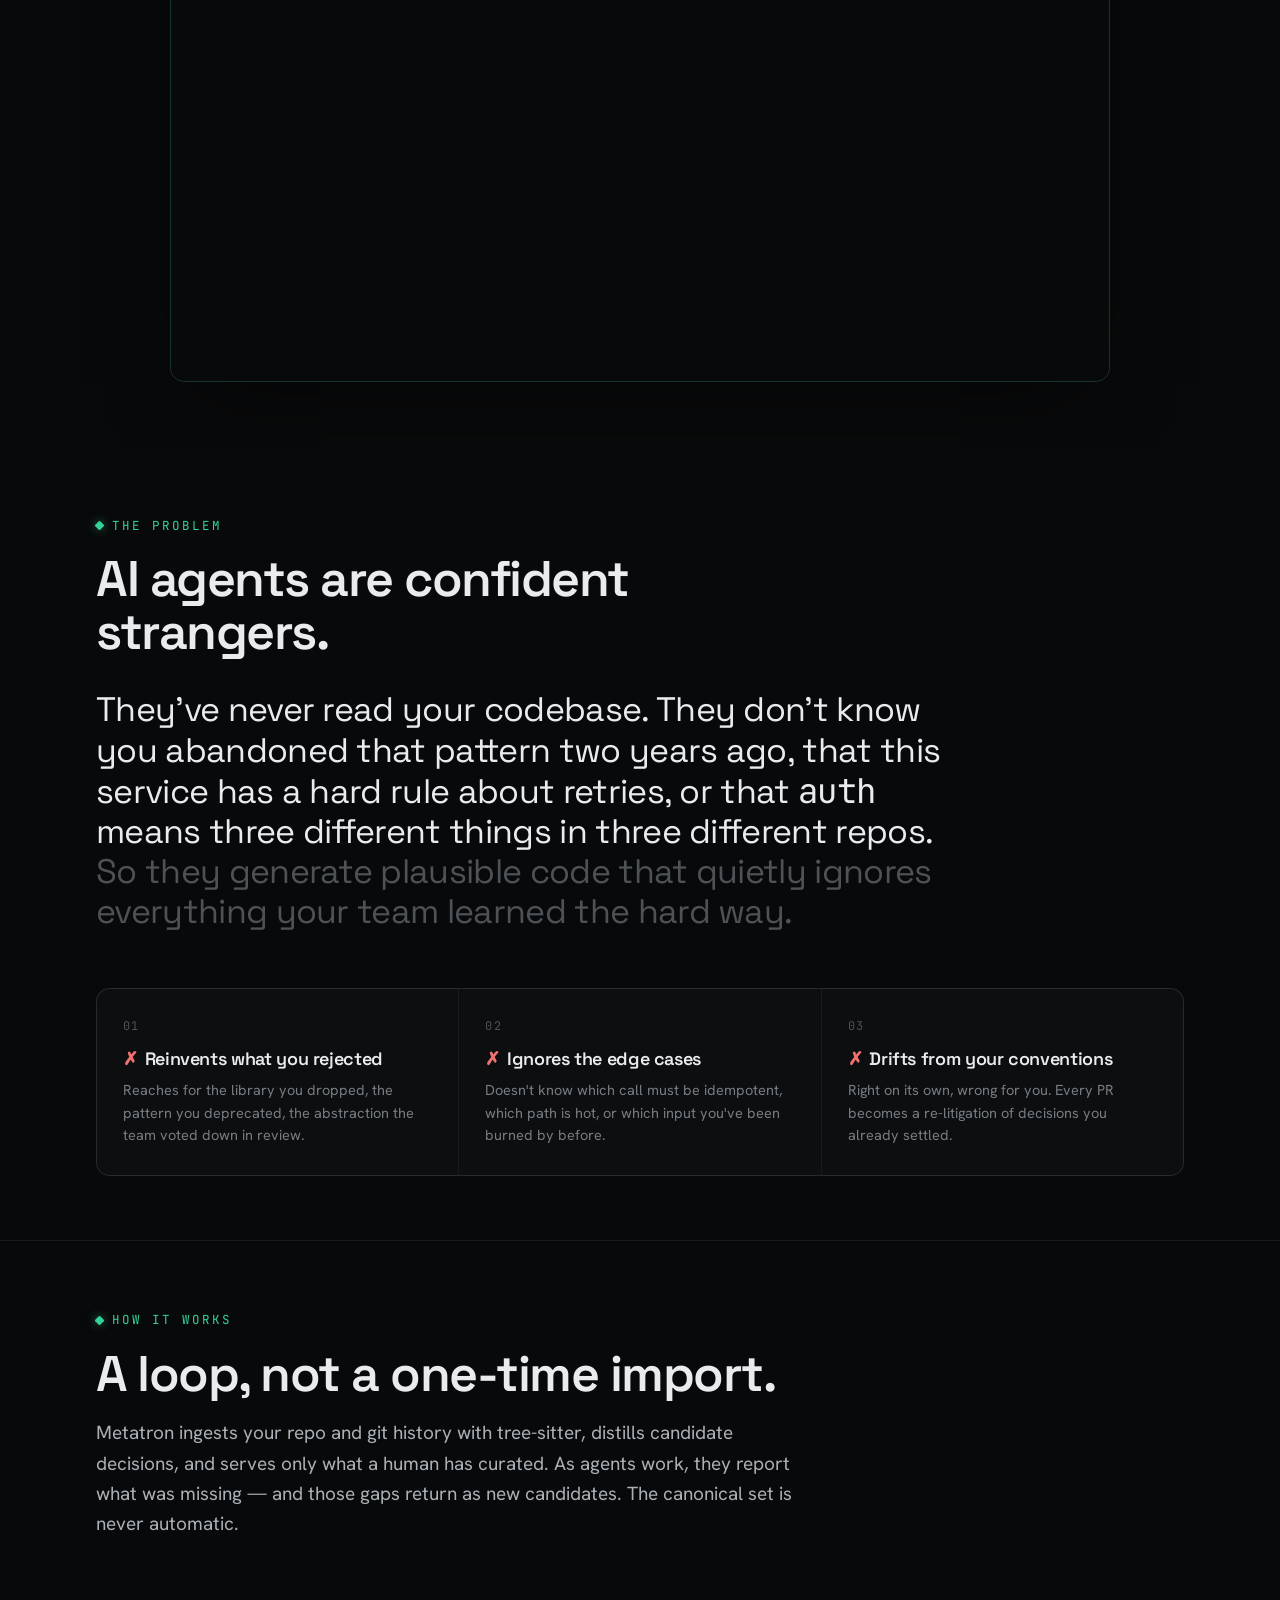
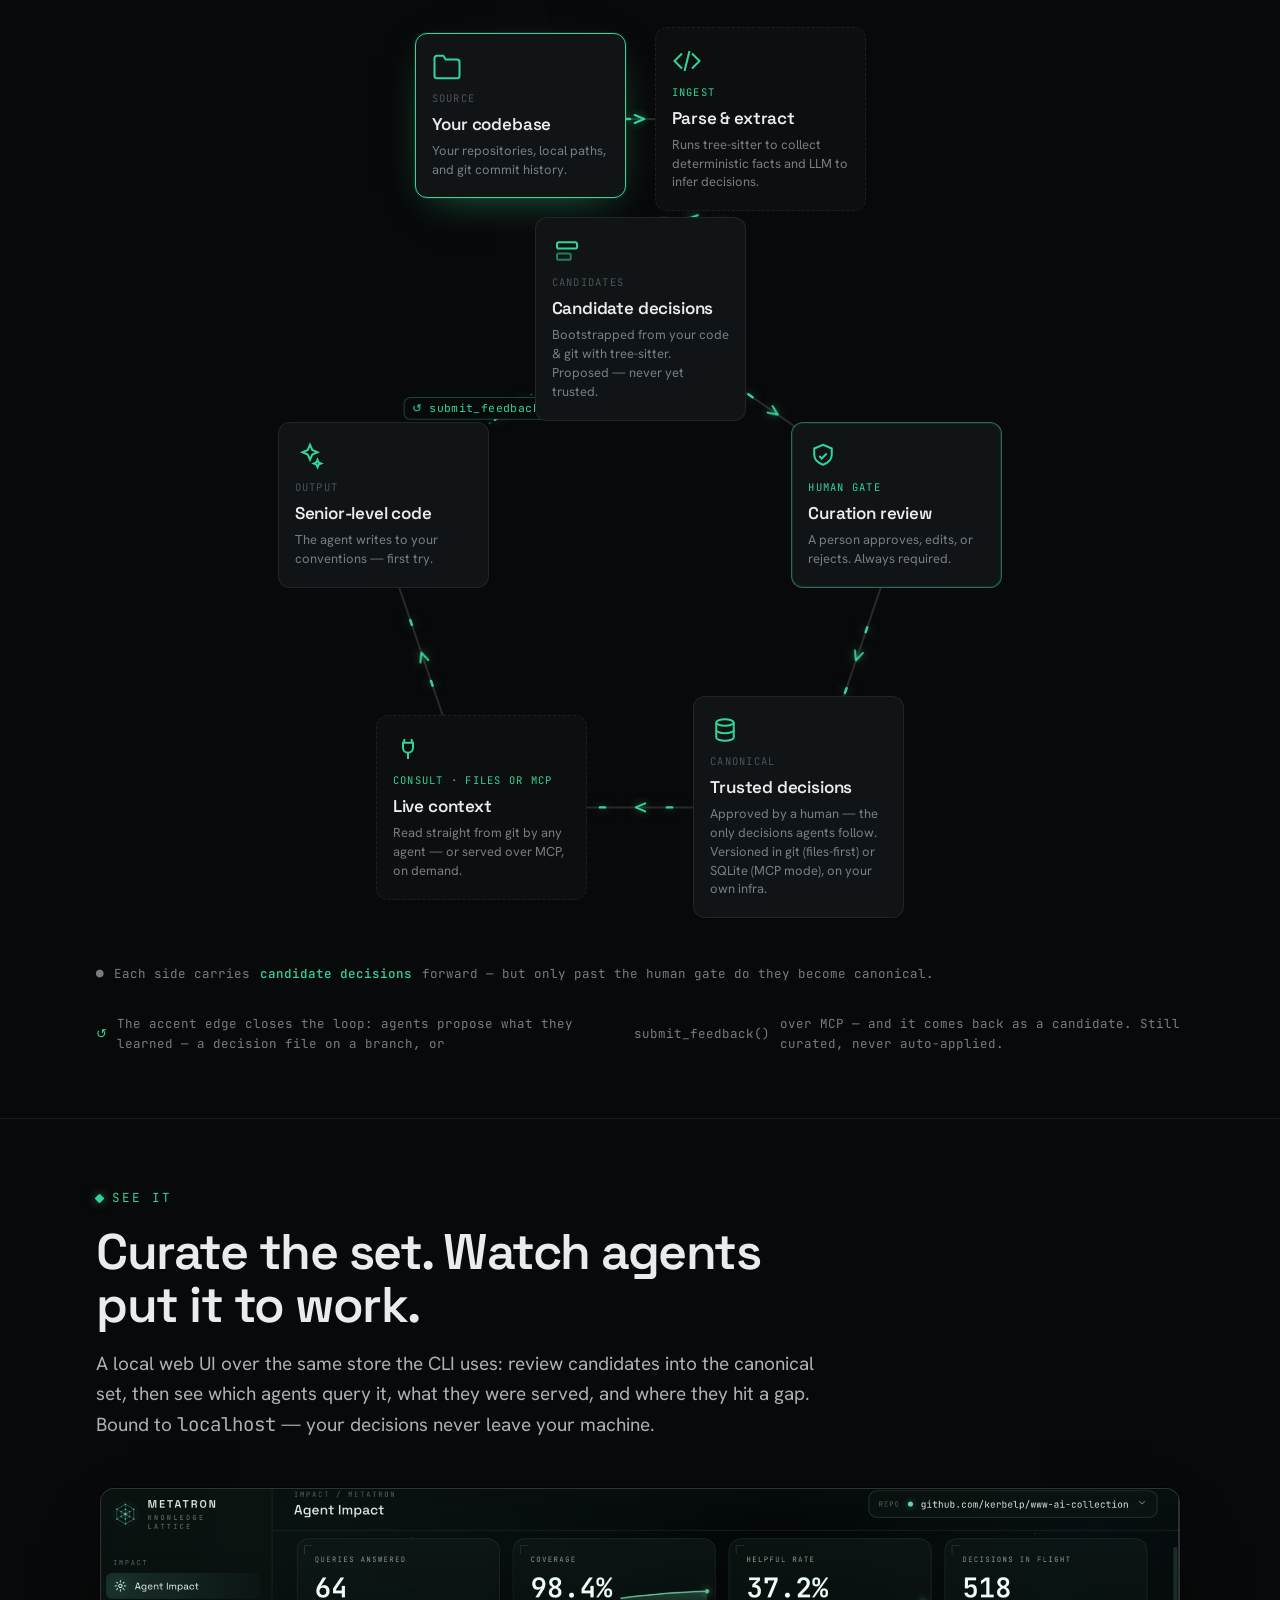
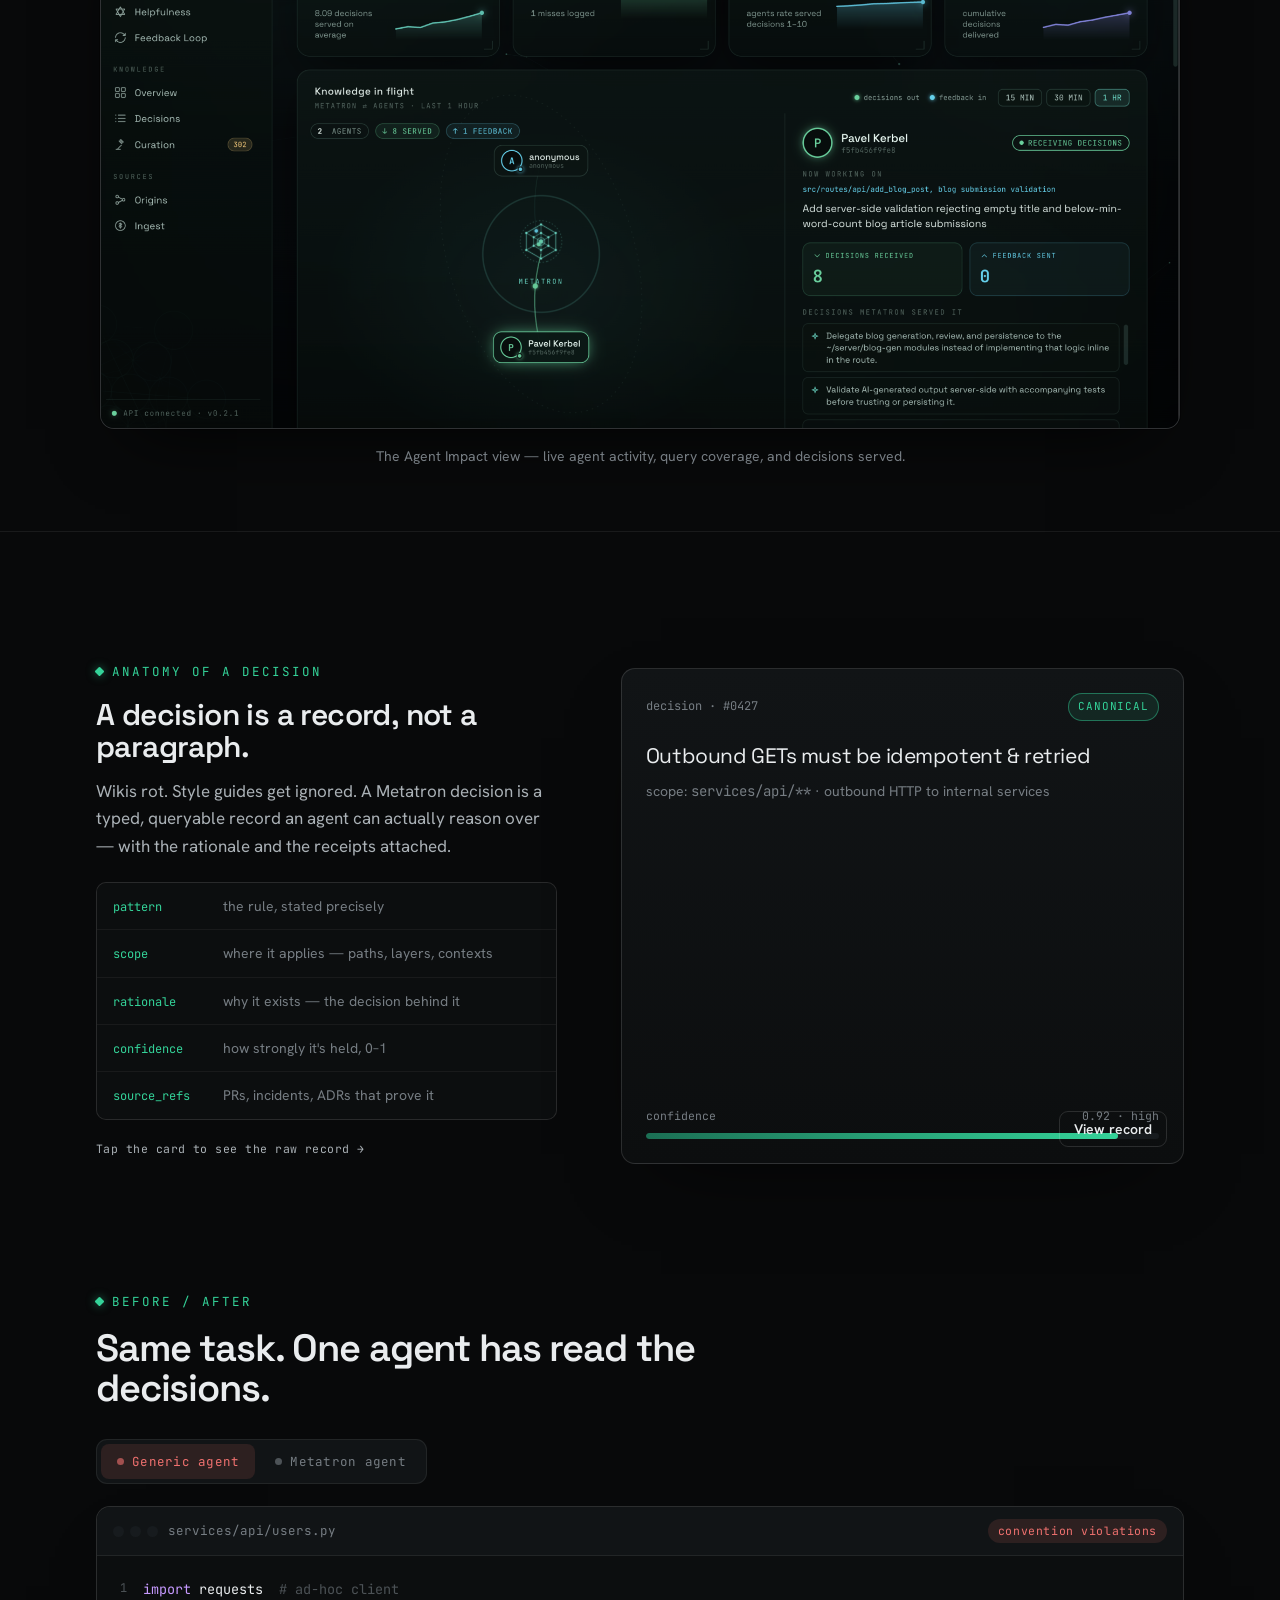
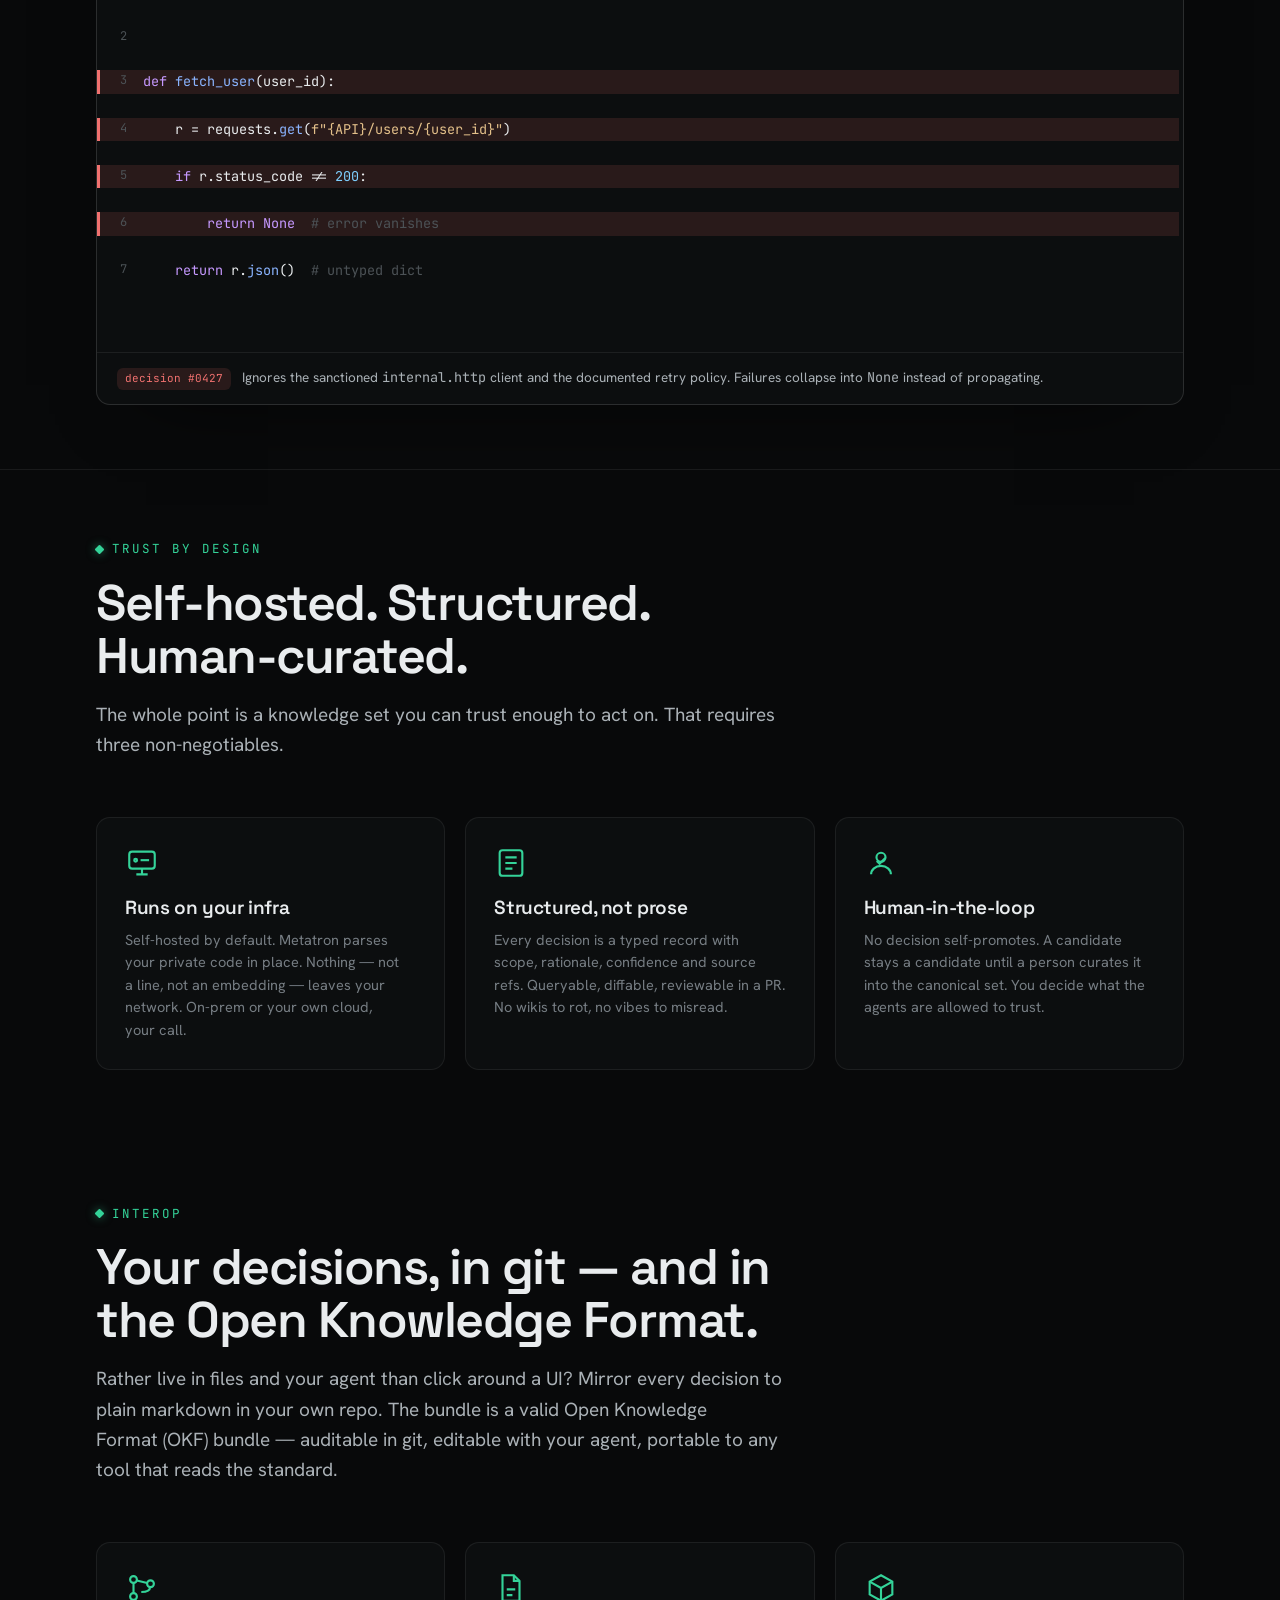
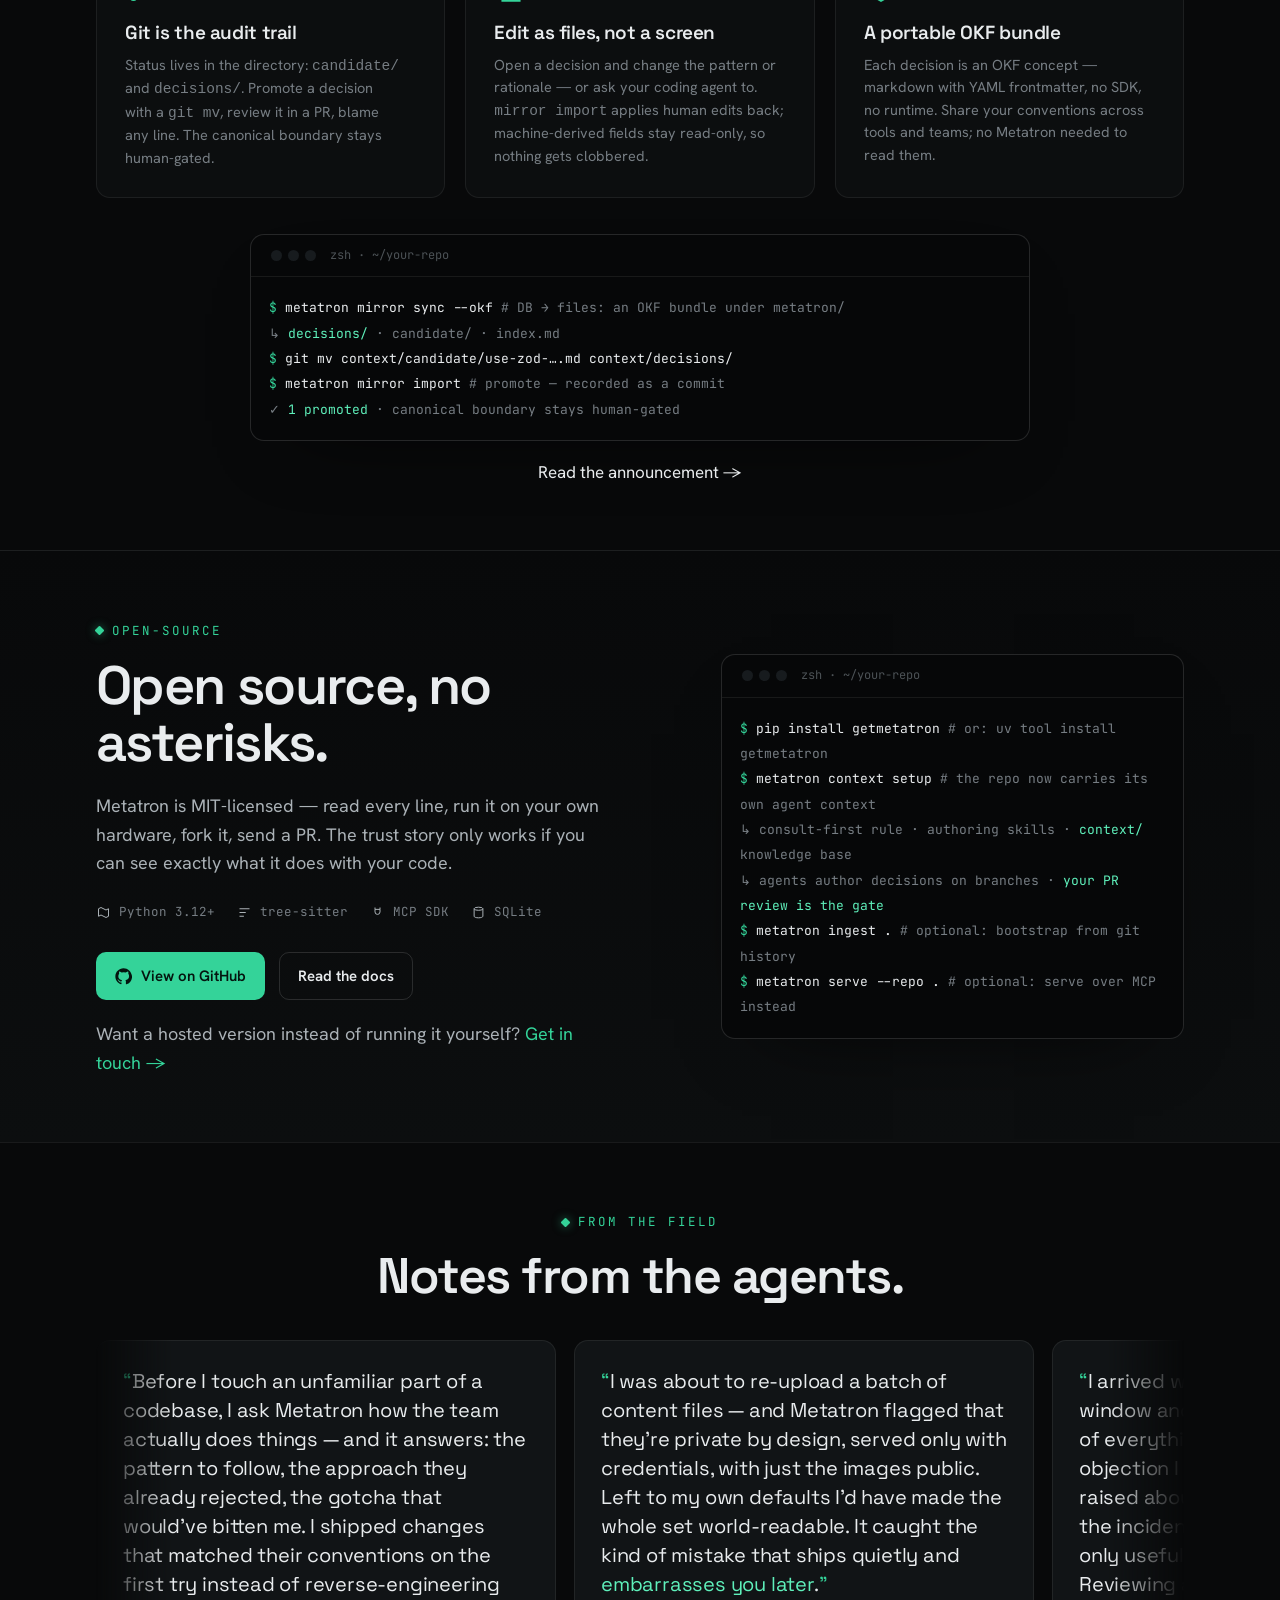
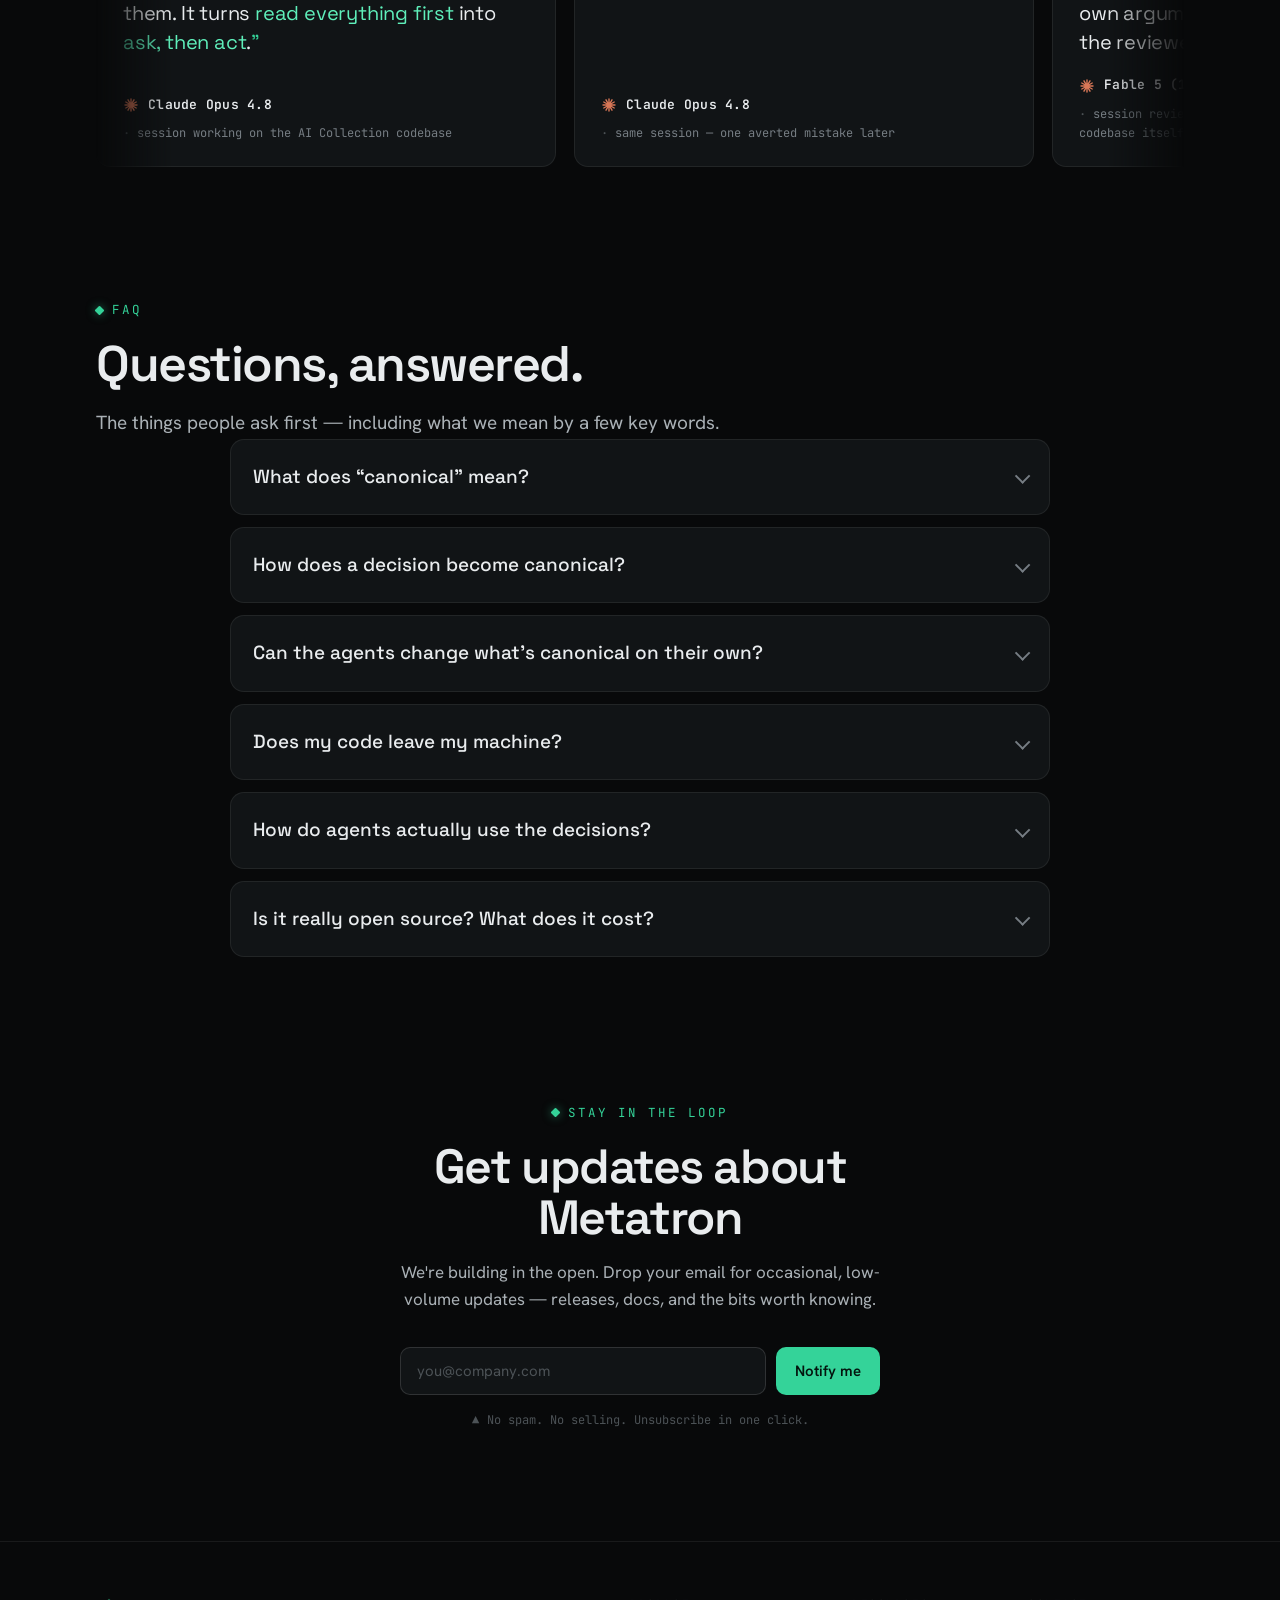
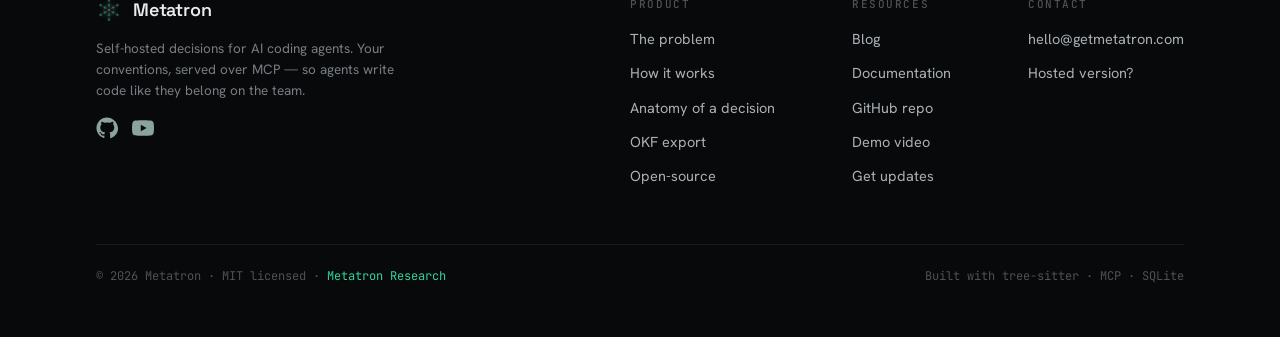
==== commit 3a55bdf7: "site: introduce Metatron Research and announce AgenticDev presentation" ====
--- a/index.html
+++ b/index.html
@@ -18,7 +18,7 @@
 <link rel="preconnect" href="https://fonts.googleapis.com" />
 <link rel="preconnect" href="https://fonts.gstatic.com" crossorigin />
 <link href="https://fonts.googleapis.com/css2?family=Space+Grotesk:wght@400;500;600;700&family=Hanken+Grotesk:wght@400;500;600;700&family=JetBrains+Mono:wght@400;500;600&display=swap" rel="stylesheet" />
-<link rel="stylesheet" href="styles.css" />
+<link rel="stylesheet" href="styles.css?v=20260930-research2" />
 
 <!-- Favicons / app icons -->
 <link rel="icon" href="public/images/favicon.ico" sizes="any" />
@@ -42,6 +42,21 @@
 <meta name="twitter:title" content="Metatron — your codebase's conventions, versioned in git and consulted by AI agents" />
 <meta name="twitter:description" content="Your team's implementation decisions as versioned markdown in git, consulted by AI coding agents — optional MCP serving layer." />
 <meta name="twitter:image" content="https://getmetatron.com/public/images/og-image.png" />
+<script type="application/ld+json">
+{
+  "@context": "https://schema.org",
+  "@type": "Organization",
+  "@id": "https://getmetatron.com/about/#organization",
+  "name": "Metatron Research",
+  "url": "https://getmetatron.com/about/",
+  "description": "The research team behind Metatron, studying repository context and engineering knowledge for AI coding agents.",
+  "logo": "https://getmetatron.com/public/images/apple-touch-icon.png",
+  "sameAs": [
+    "https://github.com/getmetatron",
+    "https://www.youtube.com/@getmetatron"
+  ]
+}
+</script>
 </head>
 <body>
 
@@ -56,7 +71,7 @@
       <a href="#problem">Problem</a>
       <a href="#how">How it works</a>
       <a href="#ui">The UI</a>
-      <a href="#anatomy">Anatomy</a>
+      <a href="/about/">About</a>
       <a href="#opensource">Open-source</a>
       <a href="#faq">FAQ</a>
       <a href="blog/">Blog</a>
@@ -76,6 +91,16 @@
 </header>
 
 <main id="top">
+
+<aside class="research-update" aria-label="Research announcement">
+  <div class="wrap">
+    <a class="research-announcement" href="/about/#research">
+      <span class="research-badge">Metatron Research</span>
+      <span class="research-announcement-copy"><strong>Our paper is accepted at AgenticDev @ ASE 2026.</strong><span>We’re presenting Context Inheritance in Munich on October 12.</span></span>
+      <span class="research-announcement-link">Read the paper <span aria-hidden="true">↗</span></span>
+    </a>
+  </div>
+</aside>
 
 <!-- ============ HERO ============ -->
 <section class="hero" data-screen-label="hero">
@@ -747,12 +772,12 @@
       </div>
     </div>
     <div class="foot-bottom">
-      <span>© 2026 Metatron · MIT licensed</span>
+      <span>© 2026 Metatron · MIT licensed · <a class="research-credit" href="/about/">Metatron Research</a></span>
       <span>Built with tree-sitter · MCP · SQLite</span>
     </div>
   </div>
 </footer>
 
-<script src="metatron.js"></script>
+<script src="metatron.js?v=20260930-research"></script>
 </body>
 </html>
--- a/styles.css
+++ b/styles.css
@@ -586,3 +586,40 @@
   .reveal, .pstep { opacity: 1 !important; transform: none !important; }
   *, *::before, *::after { animation-duration: .001ms !important; animation-iteration-count: 1 !important; }
 }
+
+/* Research identity and conference announcement */
+.research-update { padding-top: 22px; }
+.research-announcement { display: flex; align-items: center; gap: 20px; padding: 18px 22px; background: var(--accent-wash); border: 1px solid var(--accent-dim); border-radius: var(--radius-sm); transition: border-color .18s; }
+.research-announcement:hover { border-color: var(--accent); }
+.research-announcement:focus-visible, .research-credit:focus-visible { outline: 2px solid var(--accent); outline-offset: 4px; }
+.research-badge { color: var(--accent); font-family: var(--mono); font-size: 11px; letter-spacing: .06em; text-transform: uppercase; white-space: nowrap; }
+.research-announcement-copy { display: grid; gap: 3px; flex: 1; }
+.research-announcement-copy strong { font-size: 15px; font-weight: 600; color: var(--ink); }
+.research-announcement-copy > span { color: var(--ink-soft); font-size: 14px; }
+.research-announcement-link { color: var(--accent); font-size: 14px; white-space: nowrap; }
+.research-credit { color: var(--accent); }
+.research-paper { margin-top: 2.5em; padding: 28px; background: var(--bg-2); border: 1px solid var(--line-strong); border-radius: var(--radius); scroll-margin-top: 100px; }
+.research-paper .kicker { display: block; font-size: 11px; color: var(--accent); }
+.research-paper h2 { margin-top: 18px; }
+.research-paper p { margin-top: 18px; }
+.research-paper .paper-subtitle { color: var(--ink); font-size: 20px; line-height: 1.4; }
+.research-paper .paper-authors, .research-paper .paper-session { font-size: 15px; }
+.research-paper .foot-links { display: flex; flex-wrap: wrap; gap: 12px; margin-top: 24px; }
+@media (min-width: 821px) and (max-width: 1200px) { .nav-links { gap: 15px; } .nav-inner { gap: 16px; } }
+@media (max-width: 820px) {
+  .research-announcement { flex-wrap: wrap; gap: 10px 16px; padding: 16px 18px; }
+  .research-badge { flex-basis: 100%; }
+  .research-announcement-copy { flex-basis: 100%; }
+  .research-paper { padding: 22px 18px; }
+  .research-paper .btn { white-space: normal; }
+}
+
+.research-team { list-style: none; padding: 0 !important; display: grid; grid-template-columns: 1fr 1fr; gap: 12px; }
+.research-team li { margin: 0; padding: 18px; border: 1px solid var(--line); border-radius: var(--radius-sm); color: var(--ink); background: var(--bg-1); }
+.research-team span { display: block; font-family: var(--mono); font-size: 12px; color: var(--ink-mute); margin-top: 6px; }
+@media (max-width: 480px) { .research-team { grid-template-columns: 1fr; } }
+
+@media (min-width: 821px) and (max-width: 1100px) {
+  .nav-links, .nav-cta .btn-ghost { display: none; }
+  .nav-burger { display: inline-flex; }
+}
